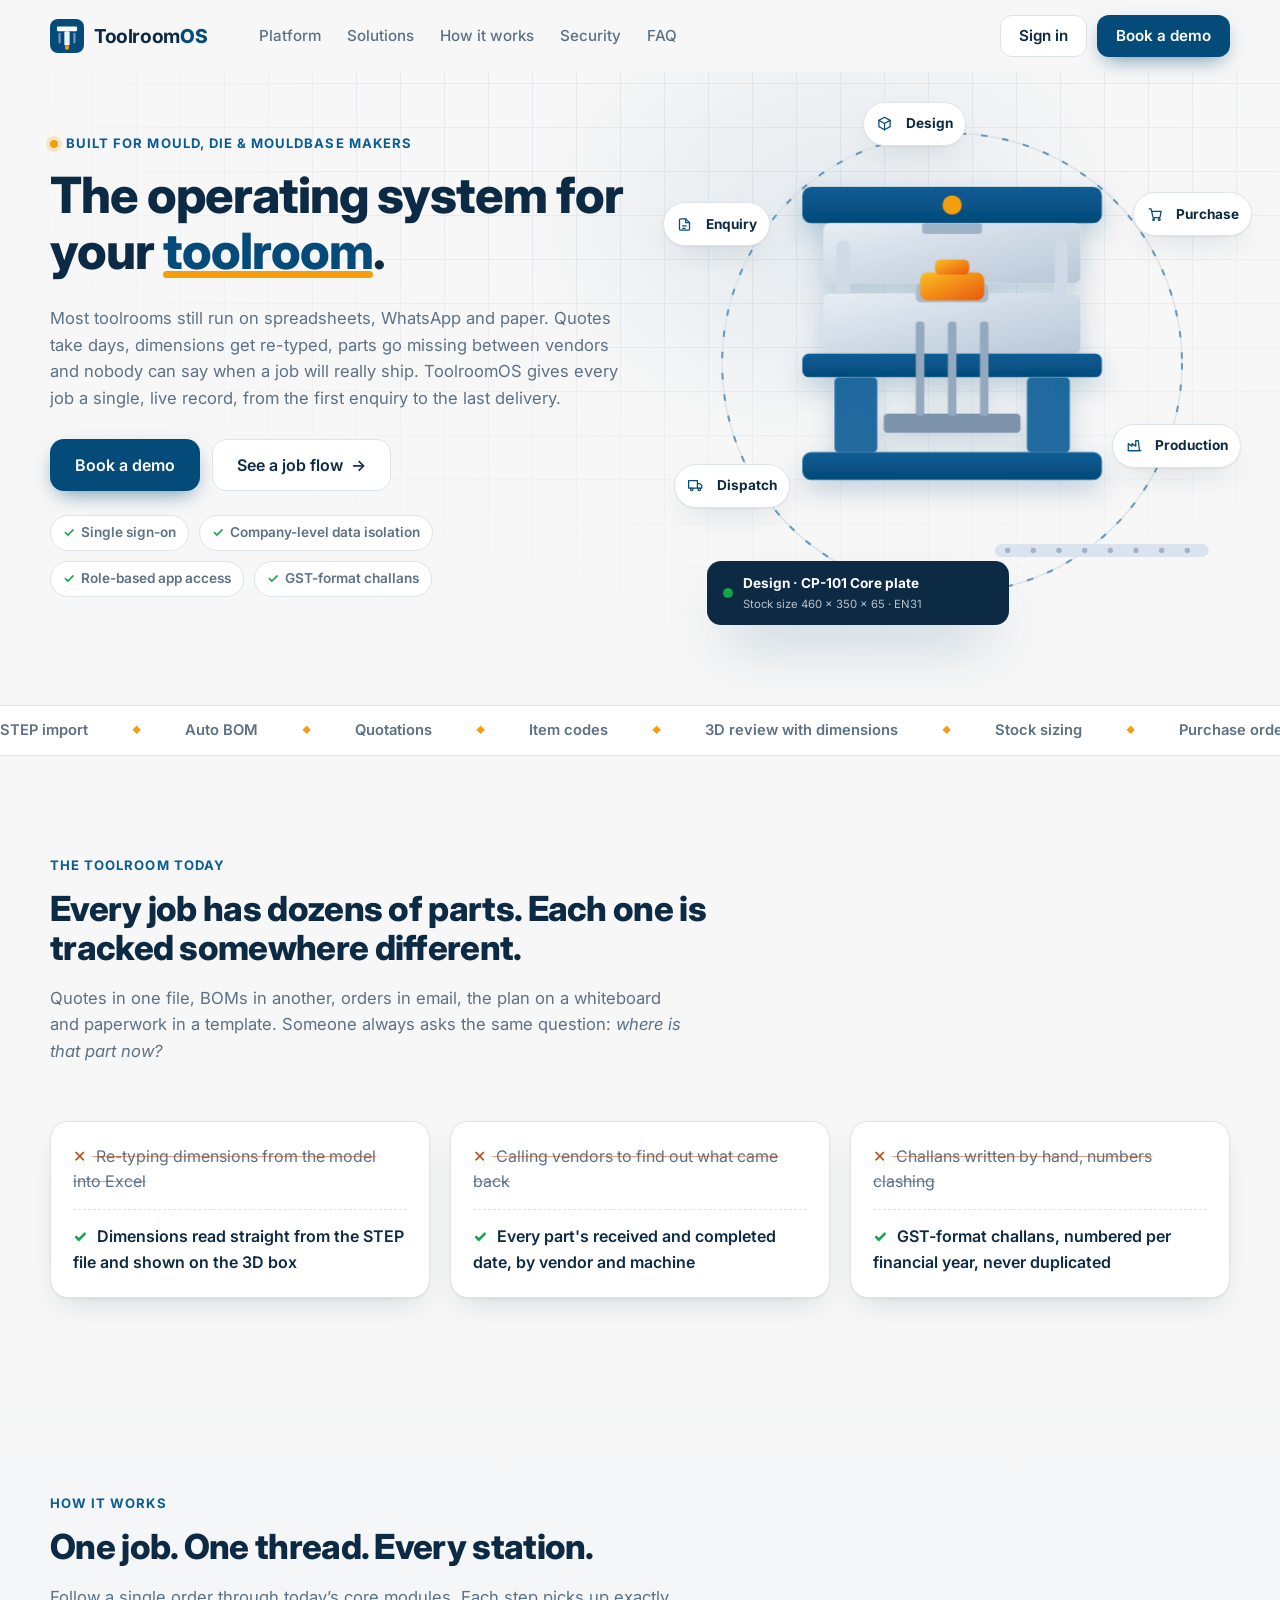
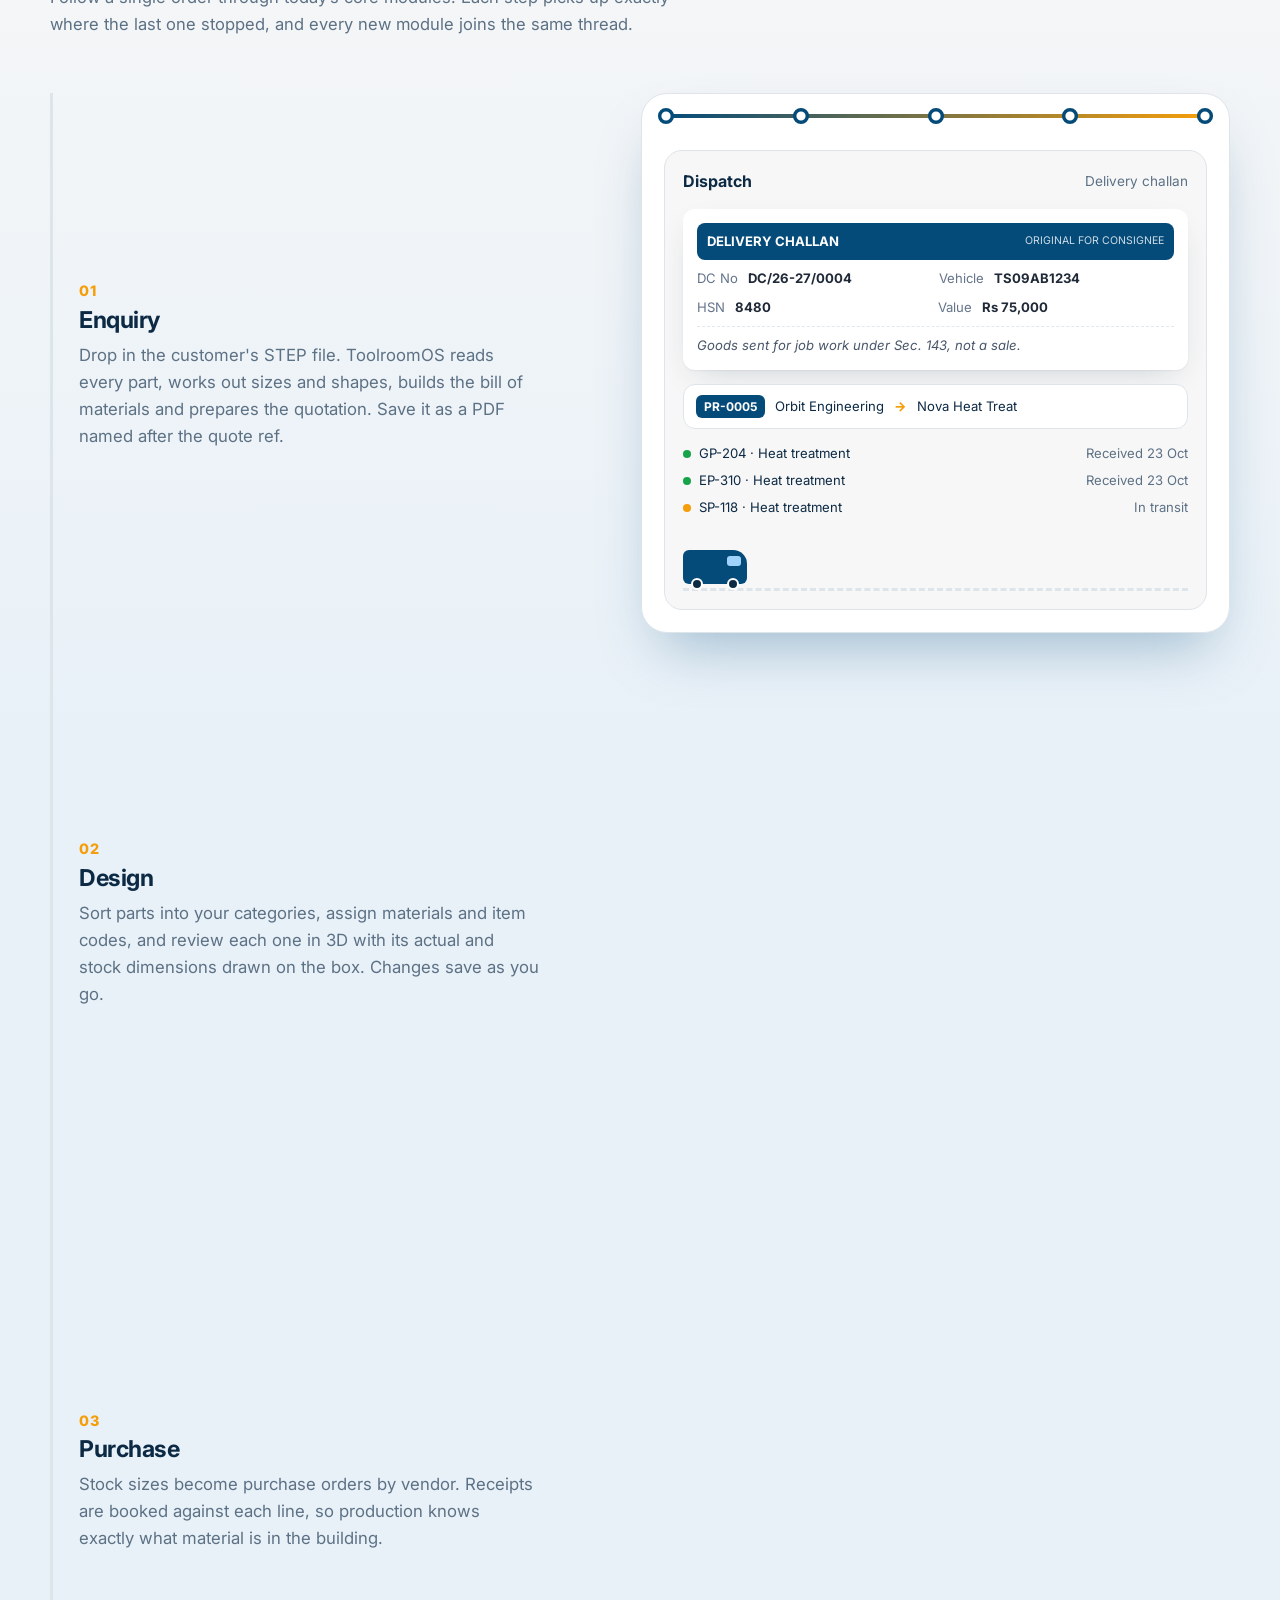
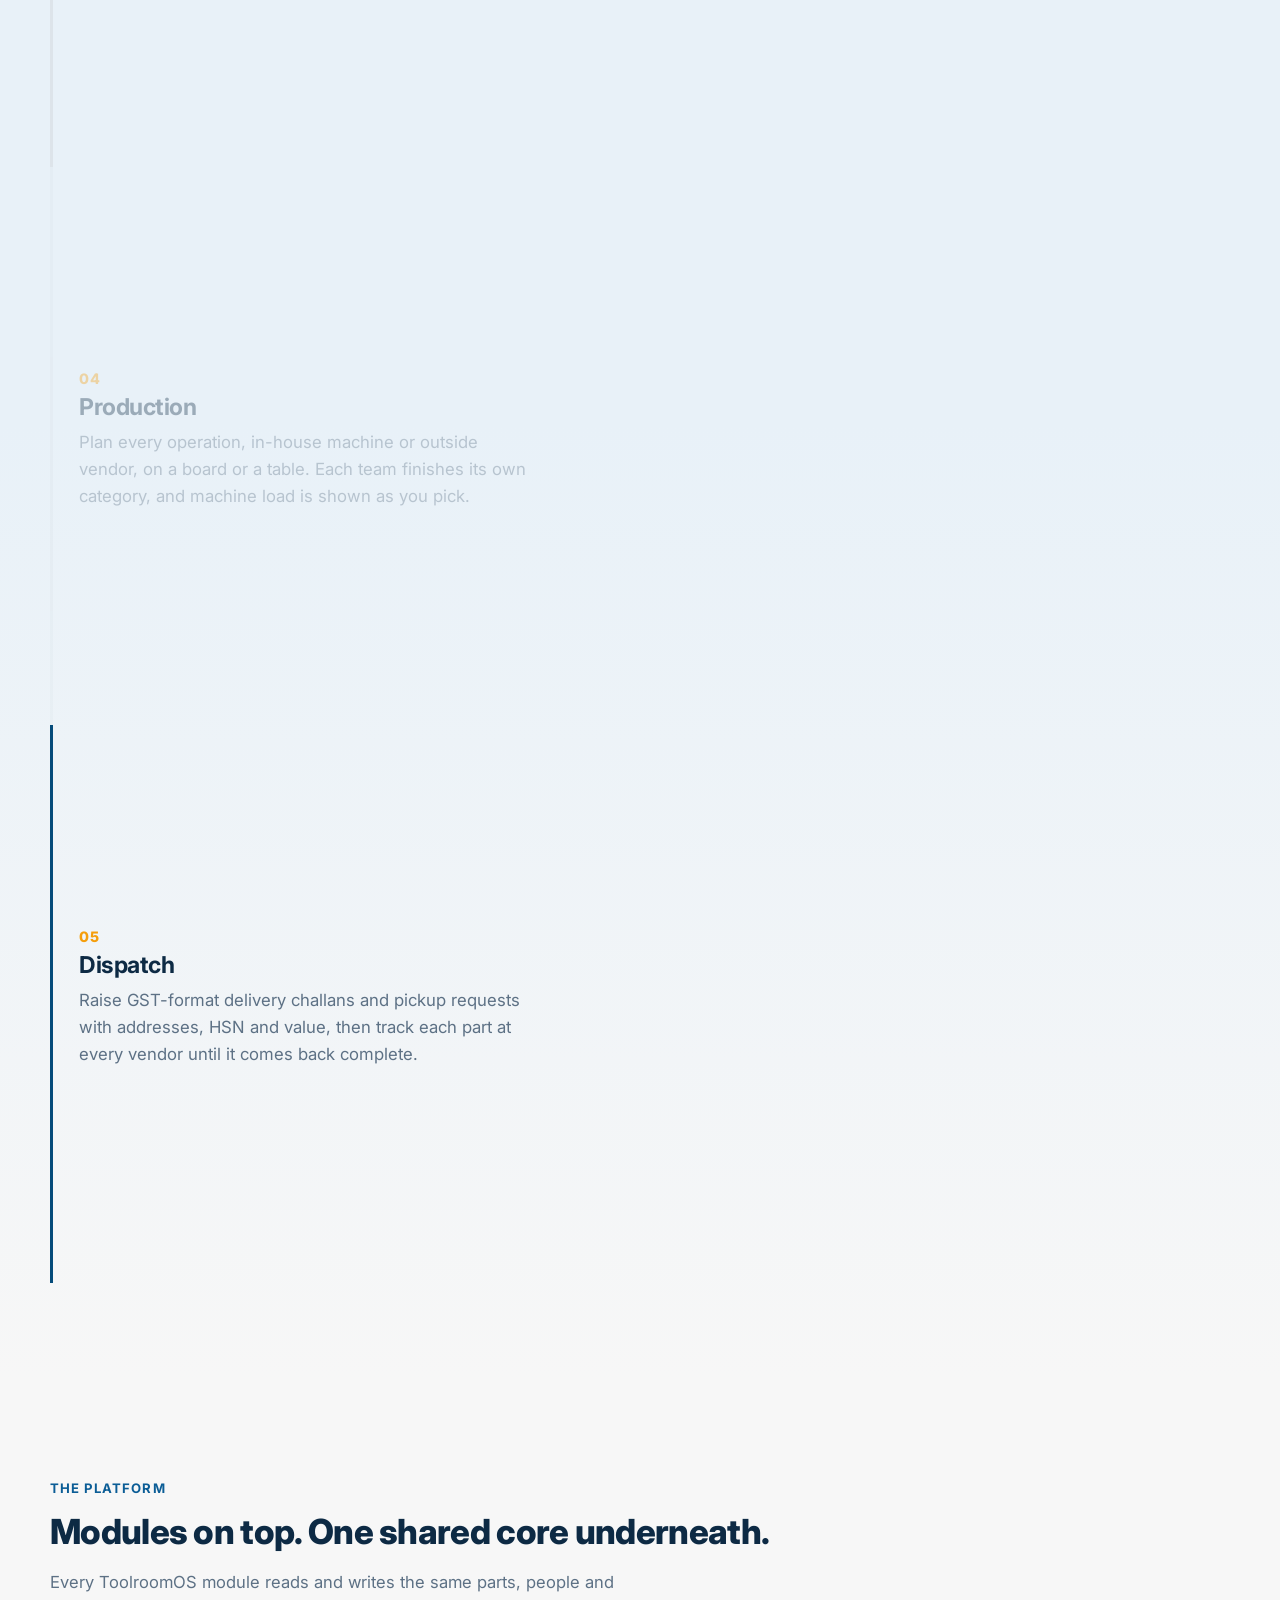
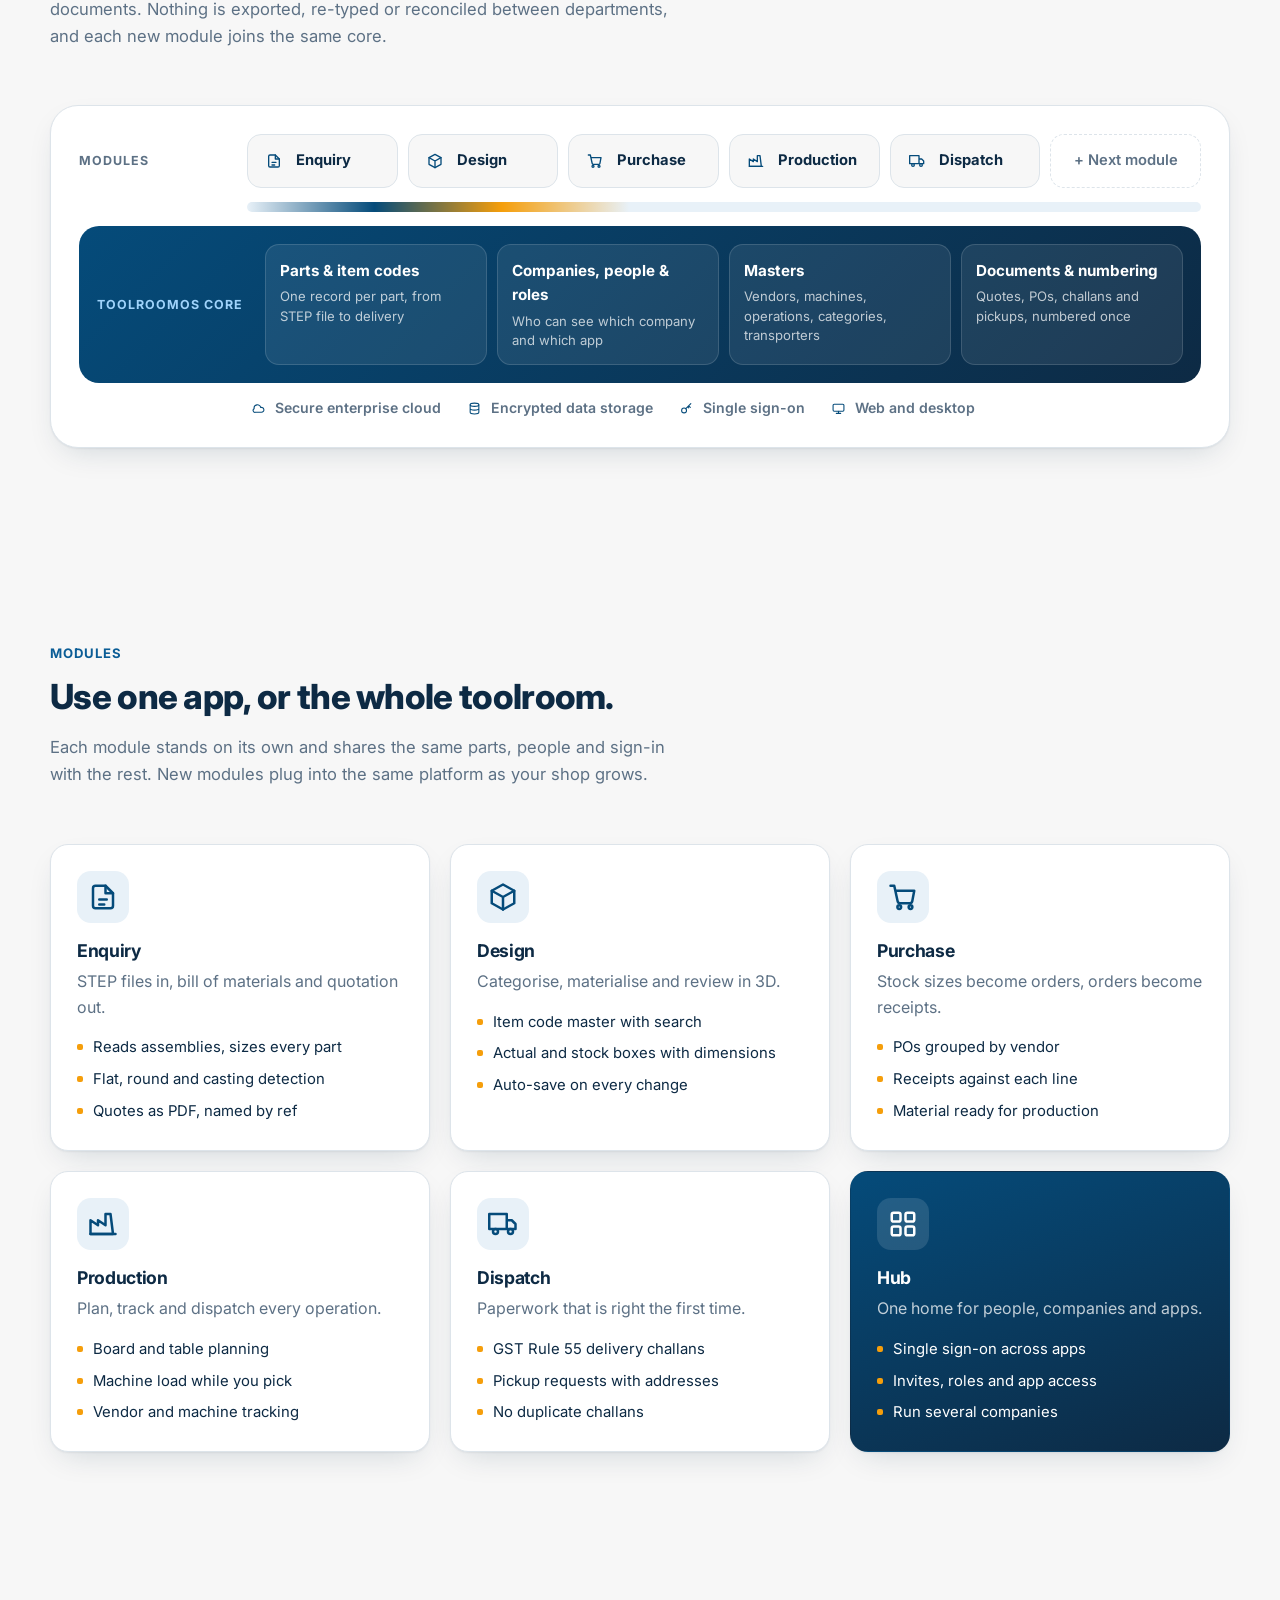
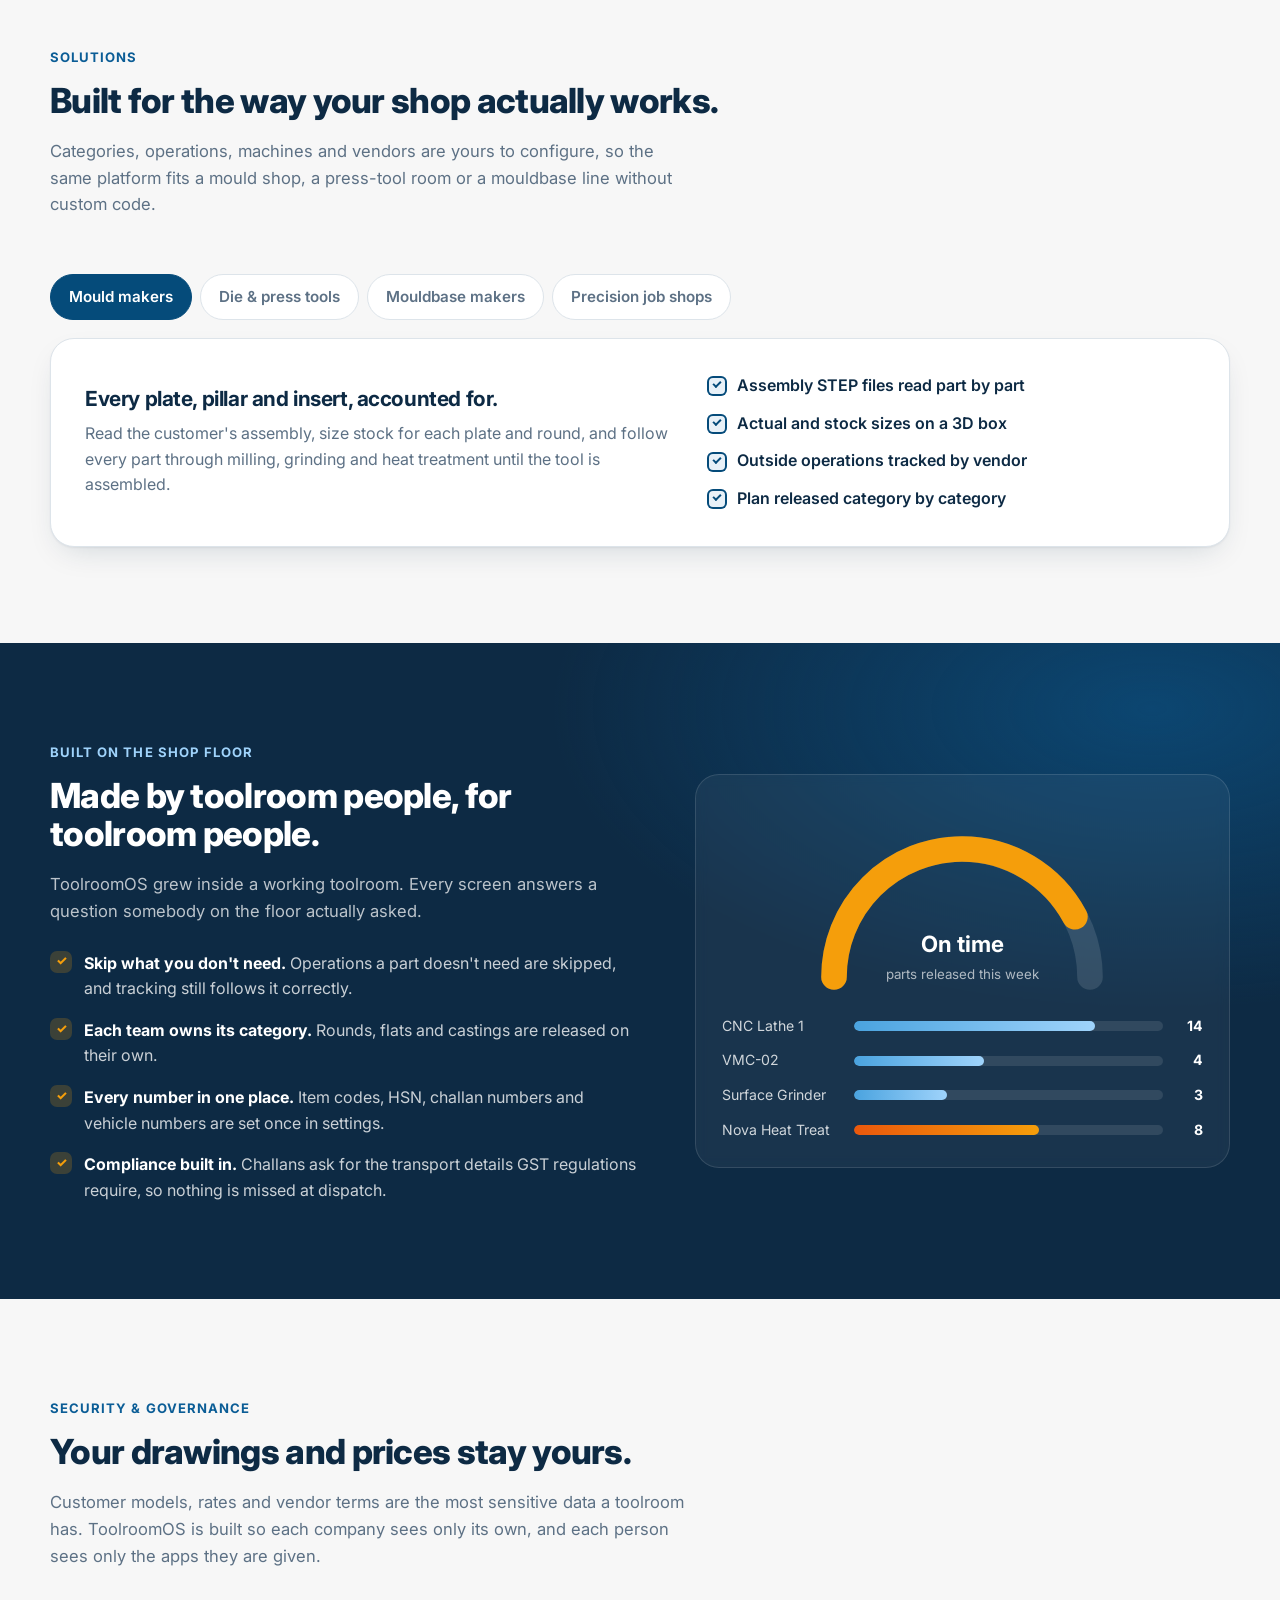
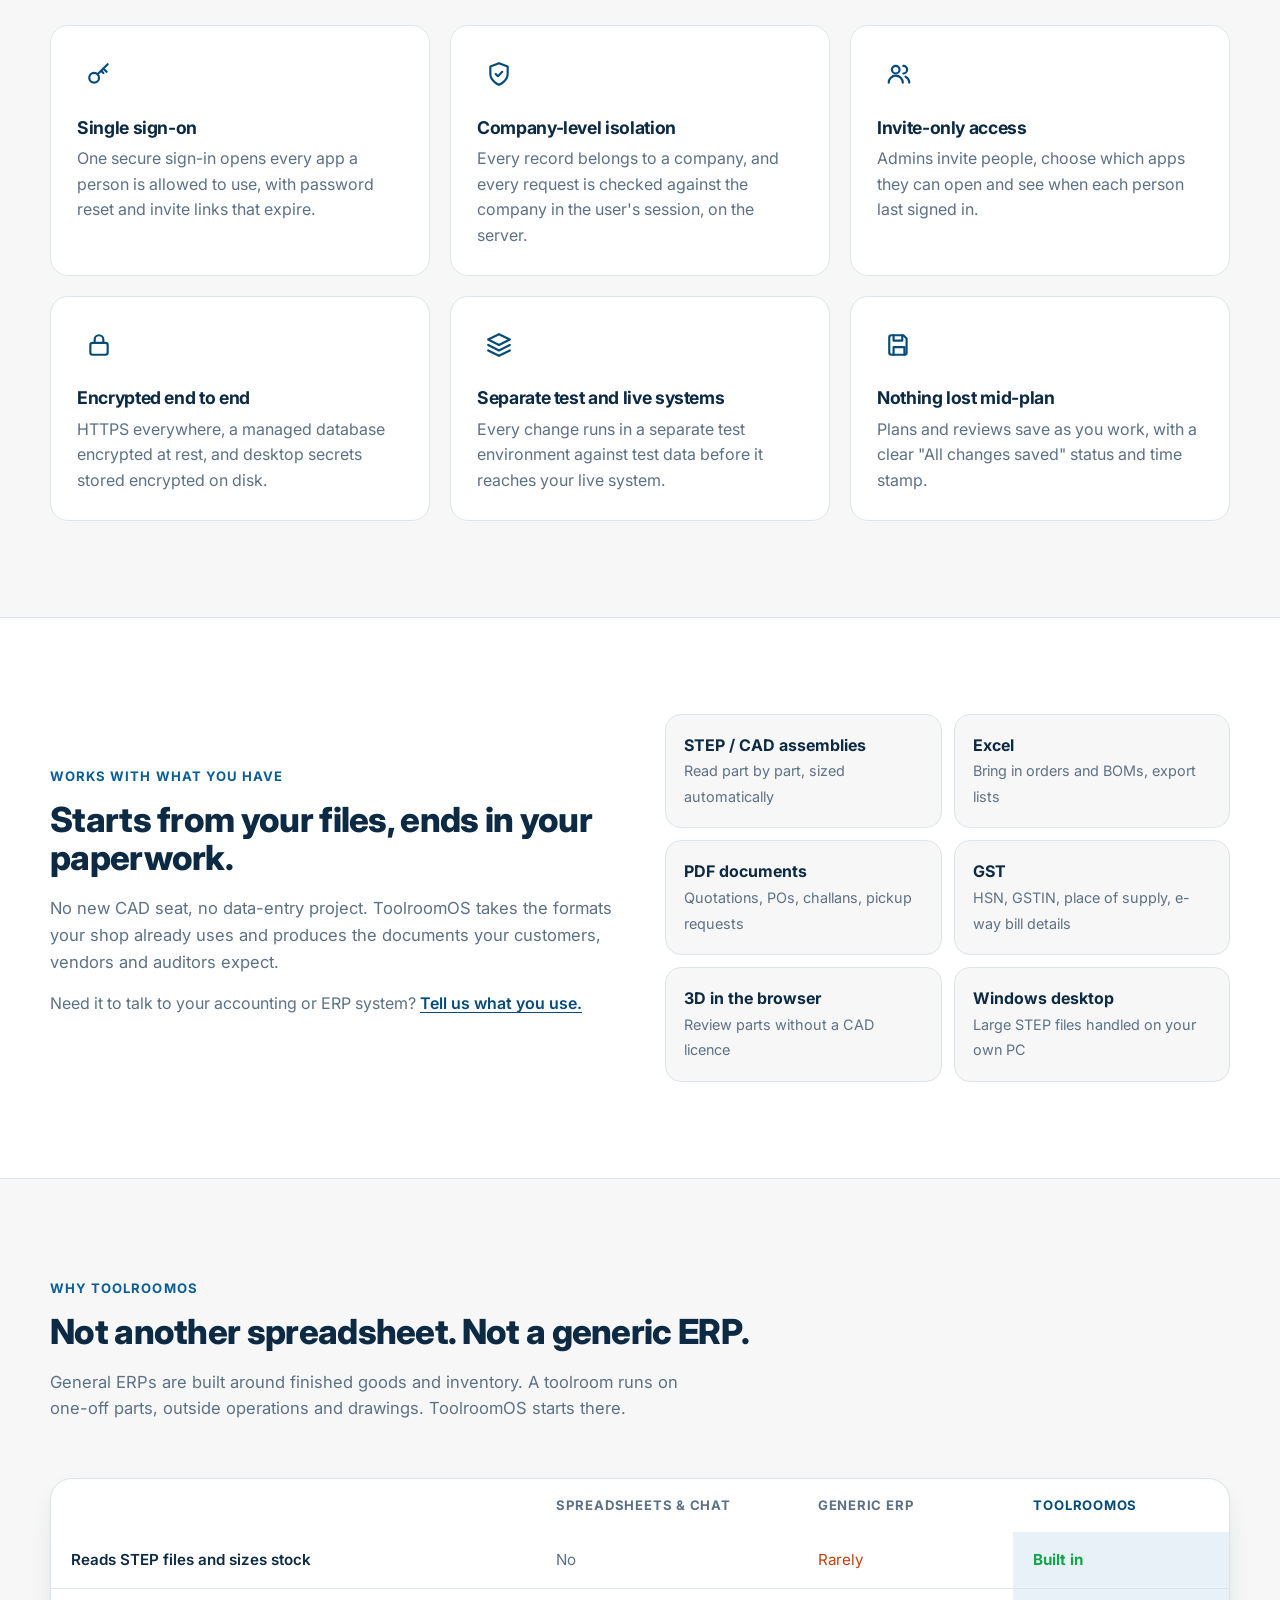
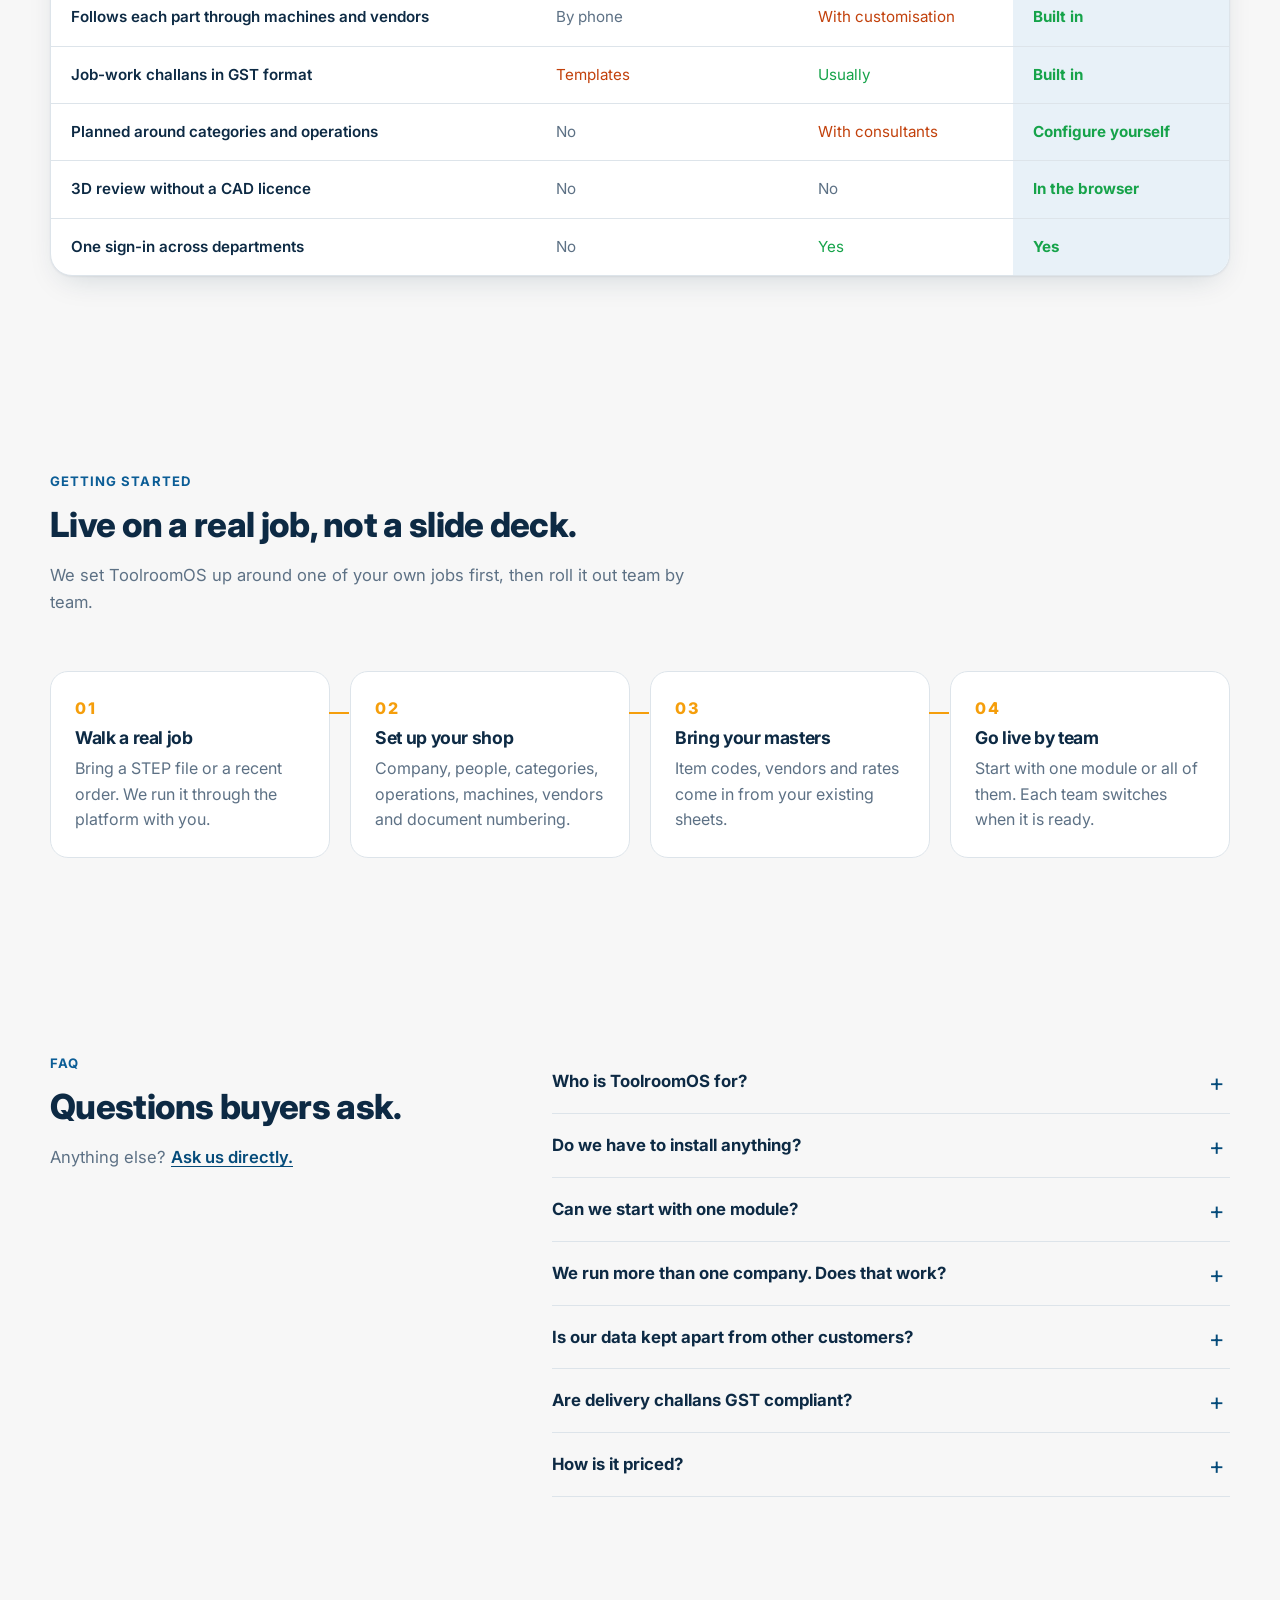
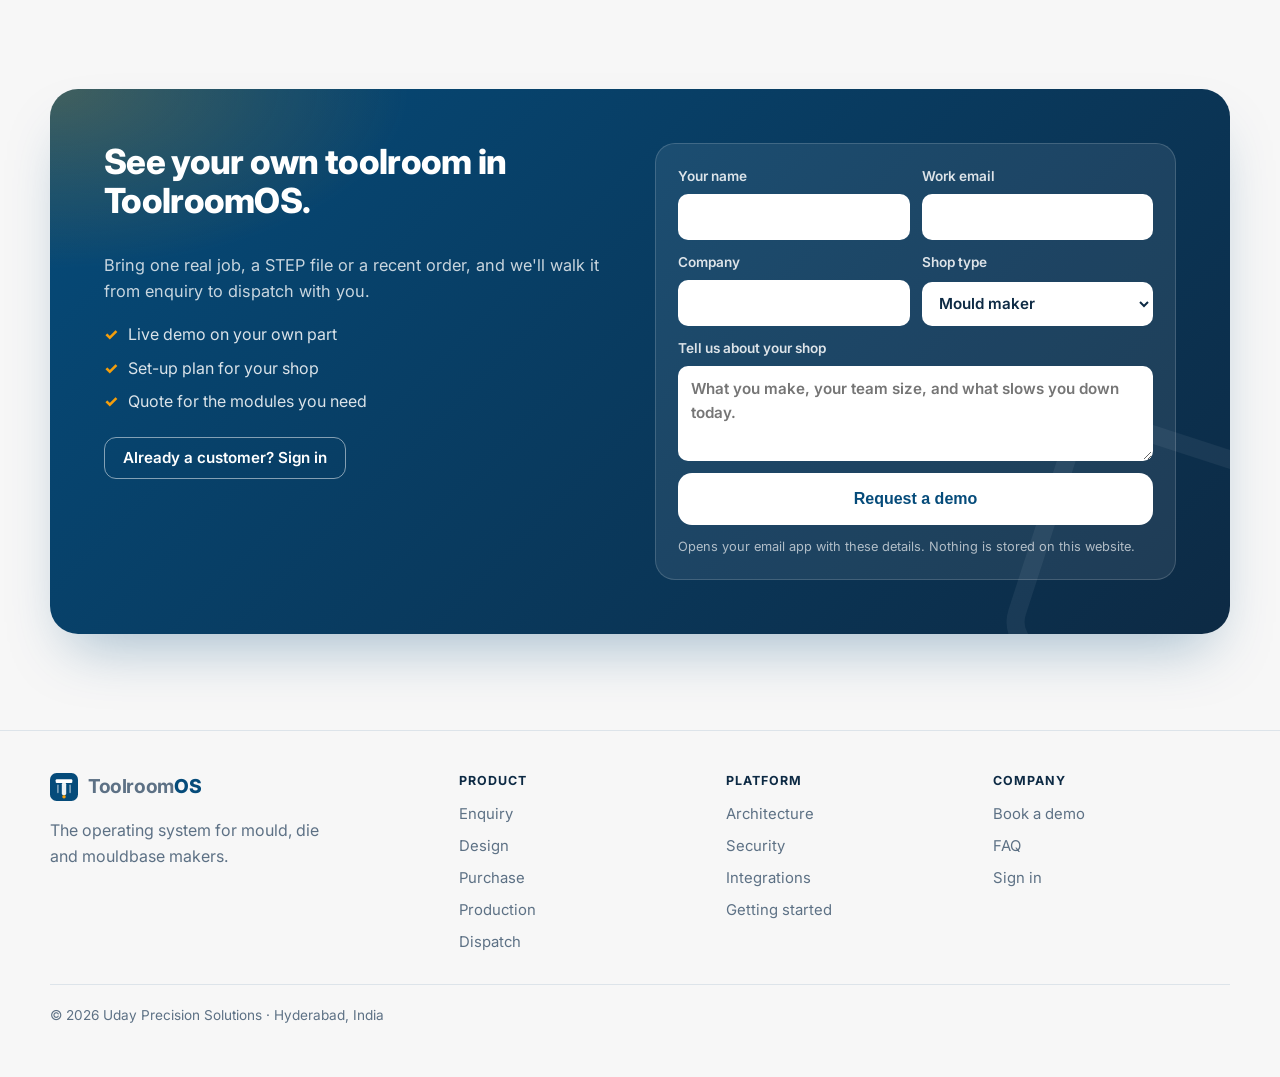
==== index.html @ 6d3cc93b "copy(site): friendlier demo form message prompt Co-Authored-By: Claude Opus 5.5 <noreply@anthropic.c" ====
<!doctype html>
<html lang="en">
<head>
  <meta charset="utf-8" />
  <meta name="viewport" content="width=device-width, initial-scale=1" />
  <title>ToolroomOS: the operating system for your toolroom</title>
  <meta name="description" content="ToolroomOS connects every stage of a toolroom job on one platform, from the first enquiry to the last delivery. One sign-in, one live record per job, and new modules as your shop grows." />
  <meta name="theme-color" content="#054b7a" />
  <link rel="canonical" href="https://toolroomos.com/" />
  <link rel="icon" href="favicon.svg" type="image/svg+xml" />

  <meta property="og:type" content="website" />
  <meta property="og:title" content="ToolroomOS: the operating system for your toolroom" />
  <meta property="og:description" content="Every stage of a toolroom job on one connected platform." />
  <meta property="og:url" content="https://toolroomos.com/" />
  <meta property="og:image" content="https://toolroomos.com/assets/og.svg" />
  <meta name="twitter:card" content="summary_large_image" />

  <link rel="preconnect" href="https://fonts.googleapis.com" />
  <link rel="preconnect" href="https://fonts.gstatic.com" crossorigin />
  <link href="https://fonts.googleapis.com/css2?family=Inter:wght@400;500;600;700;800&display=swap" rel="stylesheet" />
  <link rel="stylesheet" href="assets/styles.css" />
  <script src="assets/main.js" defer></script>
</head>
<body>
  <a class="skip" href="#main">Skip to content</a>

  <!-- ───────────── Header ───────────── -->
  <header class="nav" id="nav">
    <div class="wrap nav__in">
      <a class="brand" href="#top" aria-label="ToolroomOS home">
        <img src="assets/logo.svg" alt="" width="34" height="34" />
        <span>Toolroom<b>OS</b></span>
      </a>
      <nav class="nav__links" id="navLinks" aria-label="Main">
        <a href="#platform">Platform</a>
        <a href="#solutions">Solutions</a>
        <a href="#flow">How it works</a>
        <a href="#security">Security</a>
        <a href="#faq">FAQ</a>
        <a href="#contact" class="btn btn--ghost nav__cta-mobile">Book a demo</a>
      </nav>
      <div class="nav__actions">
        <a class="btn btn--ghost" href="https://home.udayprecisionsolutions.com" data-signin>Sign in</a>
        <a class="btn btn--primary" href="#contact">Book a demo</a>
        <button class="nav__burger" id="burger" aria-label="Open menu" aria-expanded="false" aria-controls="navLinks"><span></span><span></span></button>
      </div>
    </div>
  </header>

  <main id="main">
    <!-- ───────────── Hero ───────────── -->
    <section class="hero" id="top">
      <div class="hero__grid-bg" aria-hidden="true"></div>
      <div class="wrap hero__in">
        <div class="hero__copy reveal">
          <p class="eyebrow"><span class="dot"></span> Built for mould, die &amp; mouldbase makers</p>
          <h1>The operating system for your <span class="ink">toolroom</span>.</h1>
          <p class="lead">Most toolrooms still run on spreadsheets, WhatsApp and paper. Quotes take days, dimensions get re-typed, parts go missing between vendors and nobody can say when a job will really ship. ToolroomOS gives every job a single, live record, from the first enquiry to the last delivery.</p>
          <div class="hero__ctas">
            <a class="btn btn--primary btn--lg" href="#contact">Book a demo</a>
            <a class="btn btn--ghost btn--lg" href="#flow">See a job flow <span aria-hidden="true">→</span></a>
          </div>
          <ul class="hero__chips" aria-label="Highlights">
            <li>Single sign-on</li>
            <li>Company-level data isolation</li>
            <li>Role-based app access</li>
            <li>GST-format challans</li>
          </ul>
        </div>

        <!-- Animated mould: plates open, ejector pins push the part out, the part rides to the next station -->
        <div class="hero__art reveal" aria-hidden="true">
          <svg class="mould" viewBox="0 0 520 470" role="presentation">
            <defs>
              <linearGradient id="gPlate" x1="0" y1="0" x2="0" y2="1">
                <stop offset="0" stop-color="#0b5d96" />
                <stop offset="1" stop-color="#054b7a" />
              </linearGradient>
              <linearGradient id="gSteel" x1="0" y1="0" x2="1" y2="1">
                <stop offset="0" stop-color="#e8eef5" />
                <stop offset="1" stop-color="#b9c8d8" />
              </linearGradient>
              <linearGradient id="gPart" x1="0" y1="0" x2="1" y2="1">
                <stop offset="0" stop-color="#fbbf24" />
                <stop offset="1" stop-color="#ea580c" />
              </linearGradient>
              <filter id="soft" x="-20%" y="-20%" width="140%" height="140%">
                <feDropShadow dx="0" dy="10" stdDeviation="12" flood-color="#054b7a" flood-opacity=".22" />
              </filter>
            </defs>

            <!-- orbit of stations -->
            <g class="orbit">
              <circle cx="260" cy="235" r="215" class="orbit__ring" />
              <circle cx="260" cy="235" r="215" class="orbit__dash" />
            </g>

            <g filter="url(#soft)">
              <!-- fixed half -->
              <g class="m-fixed">
                <rect x="120" y="70" width="280" height="34" rx="8" fill="url(#gPlate)" />
                <rect x="140" y="104" width="240" height="56" rx="6" fill="url(#gSteel)" />
                <rect x="232" y="104" width="56" height="10" rx="3" fill="#9fb3c8" />
                <circle cx="260" cy="87" r="9" fill="#f59e0b" />
              </g>

              <!-- guide pillars (fixed to the moving half) -->
              <g class="m-moving">
                <rect x="152" y="120" width="12" height="150" rx="6" fill="#cfdae6" />
                <rect x="356" y="120" width="12" height="150" rx="6" fill="#cfdae6" />
                <rect x="140" y="170" width="240" height="56" rx="6" fill="url(#gSteel)" />
                <rect x="226" y="160" width="68" height="18" rx="5" fill="#a8bbcf" />
                <rect x="120" y="226" width="280" height="22" rx="6" fill="url(#gPlate)" />
                <rect x="150" y="248" width="40" height="70" rx="4" fill="#0b5d96" opacity=".9" />
                <rect x="330" y="248" width="40" height="70" rx="4" fill="#0b5d96" opacity=".9" />
                <!-- ejector plate + pins -->
                <g class="m-ejector">
                  <rect x="196" y="282" width="128" height="18" rx="4" fill="#7c93ab" />
                  <rect x="226" y="196" width="8" height="88" rx="3" fill="#94a9be" />
                  <rect x="256" y="196" width="8" height="88" rx="3" fill="#94a9be" />
                  <rect x="286" y="196" width="8" height="88" rx="3" fill="#94a9be" />
                </g>
                <rect x="120" y="318" width="280" height="26" rx="8" fill="url(#gPlate)" />
              </g>

              <!-- the part -->
              <g class="m-part">
                <rect x="230" y="150" width="60" height="26" rx="7" fill="url(#gPart)" />
                <rect x="244" y="138" width="32" height="14" rx="5" fill="url(#gPart)" />
              </g>
            </g>

            <!-- conveyor -->
            <g class="conveyor">
              <rect x="300" y="404" width="200" height="12" rx="6" fill="#dbe4ee" />
              <g class="conveyor__dots">
                <circle cx="312" cy="410" r="2.5" /><circle cx="336" cy="410" r="2.5" /><circle cx="360" cy="410" r="2.5" />
                <circle cx="384" cy="410" r="2.5" /><circle cx="408" cy="410" r="2.5" /><circle cx="432" cy="410" r="2.5" />
                <circle cx="456" cy="410" r="2.5" /><circle cx="480" cy="410" r="2.5" />
              </g>
            </g>
          </svg>

          <!-- station badges riding the orbit -->
          <div class="badges">
            <span class="badge b1"><i class="ic ic--enquiry"></i>Enquiry</span>
            <span class="badge b2"><i class="ic ic--design"></i>Design</span>
            <span class="badge b3"><i class="ic ic--purchase"></i>Purchase</span>
            <span class="badge b4"><i class="ic ic--production"></i>Production</span>
            <span class="badge b5"><i class="ic ic--dispatch"></i>Dispatch</span>
          </div>
          <div class="hero__tag">
            <span class="pulse"></span>
            <div class="hero__tag-text" id="heroTag"><b>Enquiry · ENQ-1042</b><small>41 parts read from assembly.step</small></div>
          </div>
        </div>
      </div>
    </section>

    <!-- ───────────── Ticker ───────────── -->
    <section class="ticker" aria-label="What ToolroomOS handles">
      <div class="ticker__track">
        <span>STEP import</span><span>Auto BOM</span><span>Quotations</span><span>Item codes</span><span>3D review with dimensions</span>
        <span>Stock sizing</span><span>Purchase orders</span><span>Receipts</span><span>Category planning</span><span>Machine load</span>
        <span>Outsourcing</span><span>Pickup requests</span><span>GST delivery challans</span><span>Vendor tracking</span><span>Single sign-on</span>
        <span aria-hidden="true">STEP import</span><span aria-hidden="true">Auto BOM</span><span aria-hidden="true">Quotations</span><span aria-hidden="true">Item codes</span><span aria-hidden="true">3D review with dimensions</span>
        <span aria-hidden="true">Stock sizing</span><span aria-hidden="true">Purchase orders</span><span aria-hidden="true">Receipts</span><span aria-hidden="true">Category planning</span><span aria-hidden="true">Machine load</span>
        <span aria-hidden="true">Outsourcing</span><span aria-hidden="true">Pickup requests</span><span aria-hidden="true">GST delivery challans</span><span aria-hidden="true">Vendor tracking</span><span aria-hidden="true">Single sign-on</span>
      </div>
    </section>

    <!-- ───────────── Problem ───────────── -->
    <section class="section problem" id="why">
      <div class="wrap">
        <div class="section__head reveal">
          <p class="eyebrow">The toolroom today</p>
          <h2>Every job has dozens of parts. Each one is tracked somewhere different.</h2>
          <p class="lead">Quotes in one file, BOMs in another, orders in email, the plan on a whiteboard and paperwork in a template. Someone always asks the same question: <em>where is that part now?</em></p>
        </div>
        <div class="problem__grid">
          <article class="pcard reveal">
            <div class="pcard__before"><span class="x">✕</span> Re-typing dimensions from the model into Excel</div>
            <div class="pcard__after"><span class="ok">✓</span> Dimensions read straight from the STEP file and shown on the 3D box</div>
          </article>
          <article class="pcard reveal">
            <div class="pcard__before"><span class="x">✕</span> Calling vendors to find out what came back</div>
            <div class="pcard__after"><span class="ok">✓</span> Every part's received and completed date, by vendor and machine</div>
          </article>
          <article class="pcard reveal">
            <div class="pcard__before"><span class="x">✕</span> Challans written by hand, numbers clashing</div>
            <div class="pcard__after"><span class="ok">✓</span> GST-format challans, numbered per financial year, never duplicated</div>
          </article>
        </div>
      </div>
    </section>

    <!-- ───────────── Flow (sticky story) ───────────── -->
    <section class="section flow" id="flow">
      <div class="wrap">
        <div class="section__head reveal">
          <p class="eyebrow">How it works</p>
          <h2>One job. One thread. Every station.</h2>
          <p class="lead">Follow a single order through today’s core modules. Each step picks up exactly where the last one stopped, and every new module joins the same thread.</p>
        </div>

        <div class="flow__grid">
          <ol class="flow__steps">
            <li class="step" data-step="0">
              <span class="step__no">01</span>
              <h3>Enquiry</h3>
              <p>Drop in the customer's STEP file. ToolroomOS reads every part, works out sizes and shapes, builds the bill of materials and prepares the quotation. Save it as a PDF named after the quote ref.</p>
            </li>
            <li class="step" data-step="1">
              <span class="step__no">02</span>
              <h3>Design</h3>
              <p>Sort parts into your categories, assign materials and item codes, and review each one in 3D with its actual and stock dimensions drawn on the box. Changes save as you go.</p>
            </li>
            <li class="step" data-step="2">
              <span class="step__no">03</span>
              <h3>Purchase</h3>
              <p>Stock sizes become purchase orders by vendor. Receipts are booked against each line, so production knows exactly what material is in the building.</p>
            </li>
            <li class="step" data-step="3">
              <span class="step__no">04</span>
              <h3>Production</h3>
              <p>Plan every operation, in-house machine or outside vendor, on a board or a table. Each team finishes its own category, and machine load is shown as you pick.</p>
            </li>
            <li class="step" data-step="4">
              <span class="step__no">05</span>
              <h3>Dispatch</h3>
              <p>Raise GST-format delivery challans and pickup requests with addresses, HSN and value, then track each part at every vendor until it comes back complete.</p>
            </li>
          </ol>

          <div class="flow__stage" aria-hidden="true">
            <div class="stage">
              <div class="stage__rail"><span class="stage__fill"></span>
                <i style="--i:0"></i><i style="--i:1"></i><i style="--i:2"></i><i style="--i:3"></i><i style="--i:4"></i>
              </div>

              <!-- 01 Enquiry -->
              <div class="screen s0">
                <div class="screen__bar"><b>Enquiry</b><span>New enquiry · ENQ-1042</span></div>
                <div class="drop"><div class="drop__file">assembly.step</div><div class="drop__label">Reading 41 parts…</div><div class="drop__bar"><span></span></div></div>
                <table class="mini">
                  <tr><th>Part</th><th>Shape</th><th>Size (mm)</th></tr>
                  <tr class="r"><td>Core plate</td><td>Flat</td><td>450 × 340 × 60</td></tr>
                  <tr class="r"><td>Guide pillar</td><td>Round</td><td>Ø 32 × 180</td></tr>
                  <tr class="r"><td>Pressure pad</td><td>Flat</td><td>220 × 90 × 40</td></tr>
                </table>
                <div class="quote"><span>Quotation QT/26-27/118</span><b>Ready</b></div>
              </div>

              <!-- 02 Design -->
              <div class="screen s1">
                <div class="screen__bar"><b>Design</b><span>Review · Core plate</span></div>
                <div class="cube-wrap">
                  <div class="cube">
                    <div class="f f1"></div><div class="f f2"></div><div class="f f3"></div>
                    <div class="f f4"></div><div class="f f5"></div><div class="f f6"></div>
                  </div>
                  <span class="dim d1">450</span><span class="dim d2">340</span><span class="dim d3">205</span>
                  <span class="dim p1">460</span><span class="dim p2">350</span>
                </div>
                <div class="fields">
                  <div><small>Item code</small><b>CP-101</b></div>
                  <div><small>Material</small><b>EN31</b></div>
                  <div class="saved">All changes saved</div>
                </div>
              </div>

              <!-- 03 Purchase -->
              <div class="screen s2">
                <div class="screen__bar"><b>Purchase</b><span>PO-2207 · Apex Steels</span></div>
                <ul class="po">
                  <li><span class="tick"></span>Flats · EN31 · 460 × 350 × 65</li>
                  <li><span class="tick"></span>Rounds · EN8 · Ø 40 × 190</li>
                  <li><span class="tick"></span>Flats · P20 · 230 × 100 × 45</li>
                  <li><span class="tick"></span>Rounds · EN353 · Ø 25 × 120</li>
                </ul>
                <div class="po__foot"><span>Received</span><div class="meter"><span></span></div></div>
              </div>

              <!-- 04 Production -->
              <div class="screen s3">
                <div class="screen__bar"><b>Production</b><span>Plan · Rounds</span></div>
                <div class="kanban">
                  <div class="col"><small>To assign</small><div class="card k1">GP-204</div><div class="card k2">EP-310</div><div class="card card--idle">SP-118</div><div class="card card--idle">CV-102</div></div>
                  <div class="col"><small>Turning</small><div class="slot"></div><div class="pill">CNC Lathe 1 · 14 queued</div></div>
                  <div class="col"><small>Heat treat</small><div class="slot"></div><div class="pill pill--v">Nova Heat Treat · vendor</div></div>
                </div>
                <div class="screen__foot"><span class="ok-dot"></span>All changes saved<b class="cta">Complete Rounds</b></div>
              </div>

              <!-- 05 Dispatch -->
              <div class="screen s4">
                <div class="screen__bar"><b>Dispatch</b><span>Delivery challan</span></div>
                <div class="dc">
                  <div class="dc__head"><b>DELIVERY CHALLAN</b><small>ORIGINAL FOR CONSIGNEE</small></div>
                  <div class="dc__row"><span>DC No</span><b>DC/26-27/0004</b><span>Vehicle</span><b>TS09AB1234</b></div>
                  <div class="dc__row"><span>HSN</span><b>8480</b><span>Value</span><b>Rs 75,000</b></div>
                  <div class="dc__note">Goods sent for job work under Sec. 143, not a sale.</div>
                </div>
                <div class="pr"><b>PR-0005</b><span>Orbit Engineering</span><i>→</i><span>Nova Heat Treat</span></div>
                <ul class="track">
                  <li><i></i>GP-204 · Heat treatment<em>Received 23 Oct</em></li>
                  <li><i></i>EP-310 · Heat treatment<em>Received 23 Oct</em></li>
                  <li><i class="wait"></i>SP-118 · Heat treatment<em>In transit</em></li>
                </ul>
                <div class="road"><div class="truck"><span></span></div></div>
              </div>
            </div>
          </div>
        </div>
      </div>
    </section>

    <!-- ───────────── Platform ───────────── -->
    <section class="section platform" id="platform">
      <div class="wrap">
        <div class="section__head reveal">
          <p class="eyebrow">The platform</p>
          <h2>Modules on top. One shared core underneath.</h2>
          <p class="lead">Every ToolroomOS module reads and writes the same parts, people and documents. Nothing is exported, re-typed or reconciled between departments, and each new module joins the same core.</p>
        </div>

        <div class="arch reveal" role="img" aria-label="ToolroomOS architecture: modules sit on a shared core of parts, people, documents and settings, running in the cloud with a Windows desktop app.">
          <div class="arch__layer">
            <span class="arch__label">Modules</span>
            <div class="arch__apps">
              <div class="app"><i class="ic ic--enquiry"></i>Enquiry</div>
              <div class="app"><i class="ic ic--design"></i>Design</div>
              <div class="app"><i class="ic ic--purchase"></i>Purchase</div>
              <div class="app"><i class="ic ic--production"></i>Production</div>
              <div class="app"><i class="ic ic--dispatch"></i>Dispatch</div>
              <div class="app app--next">+ Next module</div>
            </div>
          </div>
          <div class="arch__bus" aria-hidden="true"><span></span></div>
          <div class="arch__layer arch__layer--core">
            <span class="arch__label">ToolroomOS core</span>
            <div class="arch__core">
              <div class="core"><b>Parts &amp; item codes</b><small>One record per part, from STEP file to delivery</small></div>
              <div class="core"><b>Companies, people &amp; roles</b><small>Who can see which company and which app</small></div>
              <div class="core"><b>Masters</b><small>Vendors, machines, operations, categories, transporters</small></div>
              <div class="core"><b>Documents &amp; numbering</b><small>Quotes, POs, challans and pickups, numbered once</small></div>
            </div>
          </div>
          <div class="arch__base">
            <span><i class="ic ic--cloud"></i>Secure enterprise cloud</span>
            <span><i class="ic ic--db"></i>Encrypted data storage</span>
            <span><i class="ic ic--key"></i>Single sign-on</span>
            <span><i class="ic ic--desktop"></i>Web and desktop</span>
          </div>
        </div>
      </div>
    </section>

    <!-- ───────────── Modules ───────────── -->
    <section class="section modules" id="modules">
      <div class="wrap">
        <div class="section__head reveal">
          <p class="eyebrow">Modules</p>
          <h2>Use one app, or the whole toolroom.</h2>
          <p class="lead">Each module stands on its own and shares the same parts, people and sign-in with the rest. New modules plug into the same platform as your shop grows.</p>
        </div>
        <div class="mgrid">
          <article class="mcard reveal" style="--d:0">
            <div class="mcard__ic"><i class="ic ic--enquiry"></i></div>
            <h3>Enquiry</h3>
            <p>STEP files in, bill of materials and quotation out.</p>
            <ul><li>Reads assemblies, sizes every part</li><li>Flat, round and casting detection</li><li>Quotes as PDF, named by ref</li></ul>
          </article>
          <article class="mcard reveal" style="--d:1">
            <div class="mcard__ic"><i class="ic ic--design"></i></div>
            <h3>Design</h3>
            <p>Categorise, materialise and review in 3D.</p>
            <ul><li>Item code master with search</li><li>Actual and stock boxes with dimensions</li><li>Auto-save on every change</li></ul>
          </article>
          <article class="mcard reveal" style="--d:2">
            <div class="mcard__ic"><i class="ic ic--purchase"></i></div>
            <h3>Purchase</h3>
            <p>Stock sizes become orders, orders become receipts.</p>
            <ul><li>POs grouped by vendor</li><li>Receipts against each line</li><li>Material ready for production</li></ul>
          </article>
          <article class="mcard reveal" style="--d:3">
            <div class="mcard__ic"><i class="ic ic--production"></i></div>
            <h3>Production</h3>
            <p>Plan, track and dispatch every operation.</p>
            <ul><li>Board and table planning</li><li>Machine load while you pick</li><li>Vendor and machine tracking</li></ul>
          </article>
          <article class="mcard reveal" style="--d:4">
            <div class="mcard__ic"><i class="ic ic--dispatch"></i></div>
            <h3>Dispatch</h3>
            <p>Paperwork that is right the first time.</p>
            <ul><li>GST Rule 55 delivery challans</li><li>Pickup requests with addresses</li><li>No duplicate challans</li></ul>
          </article>
          <article class="mcard mcard--hub reveal" style="--d:5">
            <div class="mcard__ic"><i class="ic ic--hub"></i></div>
            <h3>Hub</h3>
            <p>One home for people, companies and apps.</p>
            <ul><li>Single sign-on across apps</li><li>Invites, roles and app access</li><li>Run several companies</li></ul>
          </article>
        </div>
      </div>
    </section>

    <!-- ───────────── Solutions ───────────── -->
    <section class="section solutions" id="solutions">
      <div class="wrap">
        <div class="section__head reveal">
          <p class="eyebrow">Solutions</p>
          <h2>Built for the way your shop actually works.</h2>
          <p class="lead">Categories, operations, machines and vendors are yours to configure, so the same platform fits a mould shop, a press-tool room or a mouldbase line without custom code.</p>
        </div>
        <div class="tabs reveal" data-tabs>
          <div class="tabs__list" role="tablist" aria-label="Shop types">
            <button role="tab" id="t-mould" aria-controls="p-mould" aria-selected="true">Mould makers</button>
            <button role="tab" id="t-die" aria-controls="p-die" aria-selected="false" tabindex="-1">Die &amp; press tools</button>
            <button role="tab" id="t-base" aria-controls="p-base" aria-selected="false" tabindex="-1">Mouldbase makers</button>
            <button role="tab" id="t-job" aria-controls="p-job" aria-selected="false" tabindex="-1">Precision job shops</button>
          </div>
          <div class="tabs__panel" role="tabpanel" id="p-mould" aria-labelledby="t-mould">
            <div><h3>Every plate, pillar and insert, accounted for.</h3><p>Read the customer's assembly, size stock for each plate and round, and follow every part through milling, grinding and heat treatment until the tool is assembled.</p></div>
            <ul class="ticks"><li>Assembly STEP files read part by part</li><li>Actual and stock sizes on a 3D box</li><li>Outside operations tracked by vendor</li><li>Plan released category by category</li></ul>
          </div>
          <div class="tabs__panel" role="tabpanel" id="p-die" aria-labelledby="t-die" hidden>
            <div><h3>Punches, plates and strippers through every outside step.</h3><p>Press tools lean on heat treatment, wire cut and grinding vendors. Raise GST-format challans per vendor and see what is out, where, and since when.</p></div>
            <ul class="ticks"><li>Job-work challans with HSN and value</li><li>E-way bill details checked as regulations require</li><li>One challan per part until it comes back</li><li>Received and completed dates per stage</li></ul>
          </div>
          <div class="tabs__panel" role="tabpanel" id="p-base" aria-labelledby="t-base" hidden>
            <div><h3>Standard plate sets, quoted and bought in minutes.</h3><p>Repeat sizes and materials are where mouldbase makers win or lose margin. Keep one item-code master and turn stock sizes straight into vendor purchase orders.</p></div>
            <ul class="ticks"><li>Item-code master with instant search</li><li>Quotes from STEP, saved as PDF</li><li>POs grouped by vendor and material</li><li>Custom weights where the vendor bills differently</li></ul>
          </div>
          <div class="tabs__panel" role="tabpanel" id="p-job" aria-labelledby="t-job" hidden>
            <div><h3>Mixed jobs, one view of the floor.</h3><p>When every order is different, the plan is the product. Assign each operation to a machine or vendor and see the load building up as you go.</p></div>
            <ul class="ticks"><li>Board and table planning views</li><li>Machine load while you assign</li><li>Each team completes its own category</li><li>Everything saves as you work</li></ul>
          </div>
        </div>
      </div>
    </section>

    <!-- ───────────── Shop floor highlights ───────────── -->
    <section class="section floor" id="shopfloor">
      <div class="wrap floor__in">
        <div class="floor__copy reveal">
          <p class="eyebrow eyebrow--light">Built on the shop floor</p>
          <h2>Made by toolroom people, for toolroom people.</h2>
          <p class="lead">ToolroomOS grew inside a working toolroom. Every screen answers a question somebody on the floor actually asked.</p>
          <ul class="checks">
            <li><b>Skip what you don't need.</b> Operations a part doesn't need are skipped, and tracking still follows it correctly.</li>
            <li><b>Each team owns its category.</b> Rounds, flats and castings are released on their own.</li>
            <li><b>Every number in one place.</b> Item codes, HSN, challan numbers and vehicle numbers are set once in settings.</li>
            <li><b>Compliance built in.</b> Challans ask for the transport details GST regulations require, so nothing is missed at dispatch.</li>
          </ul>
        </div>
        <div class="floor__art reveal" aria-hidden="true">
          <div class="gauge">
            <svg viewBox="0 0 200 120">
              <path d="M20 110 A80 80 0 0 1 180 110" class="gauge__track" />
              <path d="M20 110 A80 80 0 0 1 180 110" class="gauge__val" />
            </svg>
            <div class="gauge__label"><b>On time</b><small>parts released this week</small></div>
          </div>
          <div class="stack">
            <div class="srow"><span>CNC Lathe 1</span><div class="bar"><i style="--w:78%"></i></div><em>14</em></div>
            <div class="srow"><span>VMC-02</span><div class="bar"><i style="--w:42%"></i></div><em>4</em></div>
            <div class="srow"><span>Surface Grinder</span><div class="bar"><i style="--w:30%"></i></div><em>3</em></div>
            <div class="srow"><span>Nova Heat Treat</span><div class="bar bar--v"><i style="--w:60%"></i></div><em>8</em></div>
          </div>
        </div>
      </div>
    </section>

    <!-- ───────────── Security & governance ───────────── -->
    <section class="section security" id="security">
      <div class="wrap">
        <div class="section__head reveal">
          <p class="eyebrow">Security &amp; governance</p>
          <h2>Your drawings and prices stay yours.</h2>
          <p class="lead">Customer models, rates and vendor terms are the most sensitive data a toolroom has. ToolroomOS is built so each company sees only its own, and each person sees only the apps they are given.</p>
        </div>
        <div class="sgrid">
          <article class="scard reveal"><i class="ic ic--key"></i><h3>Single sign-on</h3><p>One secure sign-in opens every app a person is allowed to use, with password reset and invite links that expire.</p></article>
          <article class="scard reveal"><i class="ic ic--shield"></i><h3>Company-level isolation</h3><p>Every record belongs to a company, and every request is checked against the company in the user's session, on the server.</p></article>
          <article class="scard reveal"><i class="ic ic--users"></i><h3>Invite-only access</h3><p>Admins invite people, choose which apps they can open and see when each person last signed in.</p></article>
          <article class="scard reveal"><i class="ic ic--lock"></i><h3>Encrypted end to end</h3><p>HTTPS everywhere, a managed database encrypted at rest, and desktop secrets stored encrypted on disk.</p></article>
          <article class="scard reveal"><i class="ic ic--layers"></i><h3>Separate test and live systems</h3><p>Every change runs in a separate test environment against test data before it reaches your live system.</p></article>
          <article class="scard reveal"><i class="ic ic--save"></i><h3>Nothing lost mid-plan</h3><p>Plans and reviews save as you work, with a clear "All changes saved" status and time stamp.</p></article>
        </div>
      </div>
    </section>

    <!-- ───────────── Integrations ───────────── -->
    <section class="section integ" id="integrations">
      <div class="wrap integ__in">
        <div class="reveal">
          <p class="eyebrow">Works with what you have</p>
          <h2>Starts from your files, ends in your paperwork.</h2>
          <p class="lead">No new CAD seat, no data-entry project. ToolroomOS takes the formats your shop already uses and produces the documents your customers, vendors and auditors expect.</p>
          <p class="integ__ask">Need it to talk to your accounting or ERP system? <a href="#contact">Tell us what you use.</a></p>
        </div>
        <ul class="ilist reveal">
          <li><b>STEP / CAD assemblies</b><span>Read part by part, sized automatically</span></li>
          <li><b>Excel</b><span>Bring in orders and BOMs, export lists</span></li>
          <li><b>PDF documents</b><span>Quotations, POs, challans, pickup requests</span></li>
          <li><b>GST</b><span>HSN, GSTIN, place of supply, e-way bill details</span></li>
          <li><b>3D in the browser</b><span>Review parts without a CAD licence</span></li>
          <li><b>Windows desktop</b><span>Large STEP files handled on your own PC</span></li>
        </ul>
      </div>
    </section>

    <!-- ───────────── Comparison ───────────── -->
    <section class="section compare" id="compare">
      <div class="wrap">
        <div class="section__head reveal">
          <p class="eyebrow">Why ToolroomOS</p>
          <h2>Not another spreadsheet. Not a generic ERP.</h2>
          <p class="lead">General ERPs are built around finished goods and inventory. A toolroom runs on one-off parts, outside operations and drawings. ToolroomOS starts there.</p>
        </div>
        <div class="cmp reveal" role="region" aria-label="Comparison" tabindex="0">
          <table>
            <thead><tr><th scope="col"></th><th scope="col">Spreadsheets &amp; chat</th><th scope="col">Generic ERP</th><th scope="col" class="cmp__us">ToolroomOS</th></tr></thead>
            <tbody>
              <tr><th scope="row">Reads STEP files and sizes stock</th><td class="no">No</td><td class="part">Rarely</td><td class="yes">Built in</td></tr>
              <tr><th scope="row">Follows each part through machines and vendors</th><td class="no">By phone</td><td class="part">With customisation</td><td class="yes">Built in</td></tr>
              <tr><th scope="row">Job-work challans in GST format</th><td class="part">Templates</td><td class="yes">Usually</td><td class="yes">Built in</td></tr>
              <tr><th scope="row">Planned around categories and operations</th><td class="no">No</td><td class="part">With consultants</td><td class="yes">Configure yourself</td></tr>
              <tr><th scope="row">3D review without a CAD licence</th><td class="no">No</td><td class="no">No</td><td class="yes">In the browser</td></tr>
              <tr><th scope="row">One sign-in across departments</th><td class="no">No</td><td class="yes">Yes</td><td class="yes">Yes</td></tr>
            </tbody>
          </table>
        </div>
      </div>
    </section>

    <!-- ───────────── Rollout ───────────── -->
    <section class="section rollout" id="rollout">
      <div class="wrap">
        <div class="section__head reveal">
          <p class="eyebrow">Getting started</p>
          <h2>Live on a real job, not a slide deck.</h2>
          <p class="lead">We set ToolroomOS up around one of your own jobs first, then roll it out team by team.</p>
        </div>
        <ol class="rsteps">
          <li class="reveal"><span>01</span><h3>Walk a real job</h3><p>Bring a STEP file or a recent order. We run it through the platform with you.</p></li>
          <li class="reveal"><span>02</span><h3>Set up your shop</h3><p>Company, people, categories, operations, machines, vendors and document numbering.</p></li>
          <li class="reveal"><span>03</span><h3>Bring your masters</h3><p>Item codes, vendors and rates come in from your existing sheets.</p></li>
          <li class="reveal"><span>04</span><h3>Go live by team</h3><p>Start with one module or all of them. Each team switches when it is ready.</p></li>
        </ol>
      </div>
    </section>

    <!-- ───────────── FAQ ───────────── -->
    <section class="section faq" id="faq">
      <div class="wrap faq__in">
        <div class="reveal">
          <p class="eyebrow">FAQ</p>
          <h2>Questions buyers ask.</h2>
          <p class="lead">Anything else? <a class="link" href="#contact">Ask us directly.</a></p>
        </div>
        <div class="qa reveal">
          <details><summary>Who is ToolroomOS for?</summary><p>Mould makers, die and press-tool makers, mouldbase manufacturers and precision job shops: any toolroom that builds one-off parts from drawings and sends work to outside vendors.</p></details>
          <details><summary>Do we have to install anything?</summary><p>No. ToolroomOS runs in the browser. Enquiry is also available as a Windows desktop app for heavy STEP files.</p></details>
          <details><summary>Can we start with one module?</summary><p>Yes. Each module works on its own and shares the same sign-in and data, so you can add the rest when you are ready.</p></details>
          <details><summary>We run more than one company. Does that work?</summary><p>Yes. Each company keeps its own data, settings, numbering and team, and people who work across companies switch between them from the same account.</p></details>
          <details><summary>Is our data kept apart from other customers?</summary><p>Yes. Every record is tied to its company, and the server checks the signed-in company on every request.</p></details>
          <details><summary>Are delivery challans GST compliant?</summary><p>Challans follow the job-work format: consignor and consignee GSTIN, HSN, value, place of supply, transport details as GST regulations require, and numbering per financial year.</p></details>
          <details><summary>How is it priced?</summary><p>By the modules and team size you need. Book a demo and we will send a quote for your shop.</p></details>
        </div>
      </div>
    </section>

    <!-- ───────────── CTA / contact ───────────── -->
    <section class="section cta" id="contact">
      <div class="wrap">
        <div class="cta__box cta__box--form reveal">
          <div>
            <h2>See your own toolroom in ToolroomOS.</h2>
            <p>Bring one real job, a STEP file or a recent order, and we'll walk it from enquiry to dispatch with you.</p>
            <ul class="cta__list"><li>Live demo on your own part</li><li>Set-up plan for your shop</li><li>Quote for the modules you need</li></ul>
            <a class="btn btn--outline-light" href="https://home.udayprecisionsolutions.com" data-signin>Already a customer? Sign in</a>
          </div>
          <form class="dform" id="demoForm" data-to="hello@toolroomos.com" novalidate>
            <label>Your name<input name="name" autocomplete="name" required /></label>
            <label>Work email<input name="email" type="email" autocomplete="email" required /></label>
            <label>Company<input name="company" autocomplete="organization" required /></label>
            <label>Shop type
              <select name="type">
                <option>Mould maker</option><option>Die &amp; press tools</option><option>Mouldbase maker</option><option>Precision job shop</option><option>Other</option>
              </select>
            </label>
            <label class="dform__wide">Tell us about your shop<textarea name="msg" rows="3" placeholder="What you make, your team size, and what slows you down today."></textarea></label>
            <button class="btn btn--light btn--lg dform__wide" type="submit">Request a demo</button>
            <p class="dform__note dform__wide" id="demoNote" role="status">Opens your email app with these details. Nothing is stored on this website.</p>
          </form>
        </div>
      </div>
    </section>
  </main>

  <footer class="footer">
    <div class="wrap footer__grid">
      <div class="footer__brand">
        <div class="brand brand--foot"><img src="assets/logo.svg" alt="" width="28" height="28" /><span>Toolroom<b>OS</b></span></div>
        <p>The operating system for mould, die and mouldbase makers.</p>
      </div>
      <nav aria-label="Product"><h4>Product</h4><a href="#modules">Enquiry</a><a href="#modules">Design</a><a href="#modules">Purchase</a><a href="#modules">Production</a><a href="#modules">Dispatch</a></nav>
      <nav aria-label="Platform"><h4>Platform</h4><a href="#platform">Architecture</a><a href="#security">Security</a><a href="#integrations">Integrations</a><a href="#rollout">Getting started</a></nav>
      <nav aria-label="Company"><h4>Company</h4><a href="#contact">Book a demo</a><a href="#faq">FAQ</a><a href="https://home.udayprecisionsolutions.com" data-signin>Sign in</a></nav>
    </div>
    <div class="wrap footer__bar">
      <p class="footer__small">© <span id="year">2026</span> Uday Precision Solutions · Hyderabad, India</p>
    </div>
  </footer>
</body>
</html>
---- assets/styles.css ----
/* ToolroomOS: brand tokens match the UCS apps (primary oklch(0.40 0.10 246) = #054b7a) */
:root {
  --primary: #054b7a;
  --primary-600: #0b5d96;
  --primary-50: #e8f1f8;
  --navy: #0d2a44;            /* app foreground oklch(0.22 0.06 246) */
  --ink: #0d2a44;
  --muted: #5d7185;
  --bg: #f7f7f7;              /* app background oklch(0.97 0 0) */
  --card: #ffffff;
  --border: #dde4ea;
  --amber: #f59e0b;
  --orange: #c2410c;          /* "Procure" orange in Design */
  --success: #16a34a;
  --radius: 18px;
  --shadow: 0 1px 2px rgb(13 42 68 / .06), 0 12px 32px -12px rgb(13 42 68 / .18);
  --shadow-lg: 0 30px 60px -20px rgb(5 75 122 / .35);
  --ease: cubic-bezier(.2, .8, .2, 1);
  color-scheme: light;
}
@media (prefers-color-scheme: dark) {
  :root {
    --ink: #e6eef6; --muted: #9db0c3; --bg: #08131e; --card: #0e1d2c; --border: #1d3246;
    --primary-50: #0f2b44; --shadow: 0 1px 2px rgb(0 0 0 / .4), 0 12px 32px -12px rgb(0 0 0 / .6);
    color-scheme: dark;
  }
}

*, *::before, *::after { box-sizing: border-box; }
html { scroll-behavior: smooth; -webkit-text-size-adjust: 100%; }
body {
  margin: 0; background: var(--bg); color: var(--ink);
  font: 16px/1.6 Inter, system-ui, -apple-system, Segoe UI, Roboto, sans-serif;
  -webkit-font-smoothing: antialiased; overflow-x: hidden;
}
img, svg { display: block; max-width: 100%; }
a { color: inherit; text-decoration: none; }
h1, h2, h3 { line-height: 1.12; margin: 0 0 .5em; letter-spacing: -.02em; }
h1 { font-size: clamp(2rem, 3.9vw, 3.25rem); font-weight: 800; }
h2 { font-size: clamp(1.55rem, 2.7vw, 2.2rem); font-weight: 800; }
h3 { font-size: 1.1rem; font-weight: 700; }
p { margin: 0 0 1rem; }
.wrap { width: min(1180px, 100% - 32px); margin-inline: auto; }
.skip { position: absolute; left: -999px; top: 8px; background: var(--primary); color: #fff; padding: 8px 14px; border-radius: 8px; z-index: 100; }
.skip:focus { left: 8px; }
:focus-visible { outline: 3px solid var(--amber); outline-offset: 3px; border-radius: 6px; }

.eyebrow { display: inline-flex; align-items: center; gap: 8px; font-size: .82rem; font-weight: 700; letter-spacing: .08em; text-transform: uppercase; color: var(--primary-600); margin-bottom: 14px; }
@media (prefers-color-scheme: dark) { .eyebrow { color: #7cc0f0; } }
.eyebrow--light { color: #9fd3fb; }
.eyebrow .dot { width: 8px; height: 8px; border-radius: 50%; background: var(--amber); box-shadow: 0 0 0 4px rgb(245 158 11 / .2); }
.lead { font-size: 1.04rem; color: var(--muted); max-width: 640px; }
.ink { color: var(--primary); position: relative; white-space: nowrap; }
@media (prefers-color-scheme: dark) { .ink { color: #7cc0f0; } }
.ink::after { content: ""; position: absolute; left: 0; right: 0; bottom: .06em; height: .14em; background: var(--amber); border-radius: 4px; transform-origin: left; animation: underline 1.2s .6s var(--ease) both; }
@keyframes underline { from { transform: scaleX(0); } }

/* ── Buttons ── */
.btn { display: inline-flex; align-items: center; justify-content: center; gap: 8px; height: 42px; padding: 0 18px; border-radius: 12px; font-weight: 600; font-size: .95rem; transition: transform .2s var(--ease), box-shadow .2s, background .2s; border: 1px solid transparent; white-space: nowrap; cursor: pointer; }
.btn--lg { height: 52px; padding: 0 24px; font-size: 1rem; border-radius: 14px; }
.btn--primary { background: var(--primary); color: #fff; box-shadow: 0 8px 22px -8px rgb(5 75 122 / .7); }
.btn--primary:hover { background: var(--primary-600); transform: translateY(-2px); }
.btn--ghost { border-color: var(--border); background: var(--card); color: var(--ink); }
.btn--ghost:hover { transform: translateY(-2px); box-shadow: var(--shadow); }
.btn--light { background: #fff; color: var(--primary); }
.btn--light:hover { transform: translateY(-2px); box-shadow: 0 12px 30px -10px rgb(0 0 0 / .4); }
.btn--outline-light { border-color: rgb(255 255 255 / .5); color: #fff; }
.btn--outline-light:hover { background: rgb(255 255 255 / .1); }

/* ── Nav ── */
.nav { position: sticky; top: 0; z-index: 50; transition: background .3s, box-shadow .3s, backdrop-filter .3s; }
.nav.scrolled { background: color-mix(in srgb, var(--bg) 82%, transparent); backdrop-filter: saturate(1.4) blur(14px); box-shadow: 0 1px 0 var(--border); }
.nav__in { display: flex; align-items: center; gap: 24px; height: 72px; }
.brand { display: inline-flex; align-items: center; gap: 10px; font-weight: 700; font-size: 1.2rem; letter-spacing: -.02em; }
.brand b { color: var(--primary); font-weight: 800; }
@media (prefers-color-scheme: dark) { .brand b { color: #7cc0f0; } }
.nav__links { display: flex; gap: 26px; margin-left: 28px; font-weight: 500; font-size: .95rem; color: var(--muted); }
.nav__links a:hover { color: var(--ink); }
.nav__cta-mobile { display: none !important; }
.nav__actions { display: flex; gap: 10px; margin-left: auto; align-items: center; }
.nav__burger { display: none; width: 42px; height: 42px; border-radius: 12px; border: 1px solid var(--border); background: var(--card); flex-direction: column; justify-content: center; align-items: center; gap: 5px; cursor: pointer; }
.nav__burger span { width: 18px; height: 2px; background: var(--ink); border-radius: 2px; transition: transform .25s; }
.nav__burger[aria-expanded="true"] span:first-child { transform: translateY(3.5px) rotate(45deg); }
.nav__burger[aria-expanded="true"] span:last-child { transform: translateY(-3.5px) rotate(-45deg); }

/* ── Hero ── */
.hero { position: relative; padding: 40px 0 90px; overflow: hidden; }
.hero__grid-bg { position: absolute; inset: -40% -10% auto; height: 140%; background:
  radial-gradient(closest-side, rgb(11 93 150 / .14), transparent 70%) 80% 30% / 900px 700px no-repeat,
  linear-gradient(var(--border) 1px, transparent 1px) 0 0 / 44px 44px,
  linear-gradient(90deg, var(--border) 1px, transparent 1px) 0 0 / 44px 44px;
  mask-image: radial-gradient(ellipse at 60% 30%, #000 30%, transparent 70%); opacity: .6; pointer-events: none; }
.hero__in { position: relative; display: grid; grid-template-columns: 1.05fr 1fr; gap: 40px; align-items: center; }
.hero__ctas { display: flex; gap: 12px; flex-wrap: wrap; margin: 28px 0 24px; }
.hero__chips { display: flex; flex-wrap: wrap; gap: 10px; list-style: none; padding: 0; margin: 0; }
.hero__chips li { font-size: .85rem; font-weight: 600; color: var(--muted); background: var(--card); border: 1px solid var(--border); padding: 6px 12px; border-radius: 999px; }
.hero__chips li::before { content: "✓"; color: var(--success); margin-right: 6px; }

.hero__art { position: relative; aspect-ratio: 520 / 470; }
.mould { width: 100%; height: 100%; overflow: visible; }
.orbit__ring { fill: none; stroke: var(--border); stroke-width: 1.5; }
.orbit__dash { fill: none; stroke: var(--primary-600); stroke-width: 2; stroke-dasharray: 6 14; opacity: .55; animation: dash 18s linear infinite; }
@keyframes dash { to { stroke-dashoffset: -400; } }

/* mould cycle, 6s: closed → open → eject → part rides away → close */
.m-moving, .m-ejector, .m-part, .m-fixed { transform-box: fill-box; }
.m-moving { animation: moving 6s var(--ease) infinite; }
@keyframes moving { 0%, 18% { transform: translateY(0); } 34%, 74% { transform: translateY(58px); } 92%, 100% { transform: translateY(0); } }
.m-ejector { animation: eject 6s var(--ease) infinite; }
@keyframes eject { 0%, 40% { transform: translateY(0); } 50%, 64% { transform: translateY(-26px); } 74%, 100% { transform: translateY(0); } }
.m-part { animation: part 6s var(--ease) infinite; }
@keyframes part {
  0%, 18%  { transform: translate(0, 0); opacity: 1; }
  34%, 40% { transform: translate(0, 58px); }
  50%      { transform: translate(0, 4px) rotate(-4deg); }
  62%      { transform: translate(120px, 200px) rotate(8deg); }
  74%      { transform: translate(210px, 232px) rotate(0); opacity: 1; }
  82%      { transform: translate(250px, 232px); opacity: 0; }
  83%, 91% { transform: translate(0, 58px); opacity: 0; }
  100%     { transform: translate(0, 0); opacity: 1; }
}
.conveyor__dots circle { fill: #9fb3c8; }
.conveyor__dots { animation: belt 1s linear infinite; }
@keyframes belt { to { transform: translateX(24px); } }

.badges { position: absolute; inset: 0; pointer-events: none; }
.badge { position: absolute; display: inline-flex; align-items: center; gap: 8px; padding: 8px 12px 8px 8px; border-radius: 999px; background: var(--card); border: 1px solid var(--border); box-shadow: var(--shadow); font-weight: 700; font-size: .85rem; animation: float 6s ease-in-out infinite; }
.badge .ic { width: 26px; height: 26px; }
.badge.b1 { left: -2%; top: 18%; animation-delay: 0s; }
.badge.b2 { left: 34%; top: -2%; animation-delay: -1.2s; }
.badge.b3 { right: -4%; top: 16%; animation-delay: -2.4s; }
.badge.b4 { right: -2%; top: 62%; animation-delay: -3.6s; }
.badge.b5 { left: 0; top: 70%; animation-delay: -4.8s; }
@keyframes float { 0%, 100% { transform: translateY(0); } 50% { transform: translateY(-10px); } }
.hero__tag { position: absolute; left: 6%; bottom: -2%; display: flex; gap: 10px; align-items: center; background: var(--navy); color: #fff; padding: 12px 16px; border-radius: 14px; box-shadow: var(--shadow-lg); font-size: .85rem; }
.hero__tag small { display: block; opacity: .7; }
.pulse { width: 10px; height: 10px; border-radius: 50%; background: var(--success); box-shadow: 0 0 0 0 rgb(22 163 74 / .6); animation: pulse 1.8s infinite; flex: none; }
@keyframes pulse { 70% { box-shadow: 0 0 0 12px rgb(22 163 74 / 0); } 100% { box-shadow: 0 0 0 0 rgb(22 163 74 / 0); } }

/* ── Icons (mask so they take the current colour) ── */
.ic { display: inline-block; background: currentColor; -webkit-mask: var(--m) center / 58% no-repeat; mask: var(--m) center / 58% no-repeat; color: var(--primary); }
@media (prefers-color-scheme: dark) { .ic { color: #7cc0f0; } }
.ic--enquiry { --m: url("data:image/svg+xml,%3Csvg xmlns='http://www.w3.org/2000/svg' viewBox='0 0 24 24' fill='none' stroke='%23000' stroke-width='2' stroke-linecap='round' stroke-linejoin='round'%3E%3Cpath d='M14 3H6a2 2 0 0 0-2 2v14a2 2 0 0 0 2 2h12a2 2 0 0 0 2-2V9z'/%3E%3Cpath d='M14 3v6h6M9 14h6M9 18h4'/%3E%3C/svg%3E"); }
.ic--design { --m: url("data:image/svg+xml,%3Csvg xmlns='http://www.w3.org/2000/svg' viewBox='0 0 24 24' fill='none' stroke='%23000' stroke-width='2' stroke-linecap='round' stroke-linejoin='round'%3E%3Cpath d='M12 2 3 7v10l9 5 9-5V7z'/%3E%3Cpath d='M3 7l9 5 9-5M12 12v10'/%3E%3C/svg%3E"); }
.ic--purchase { --m: url("data:image/svg+xml,%3Csvg xmlns='http://www.w3.org/2000/svg' viewBox='0 0 24 24' fill='none' stroke='%23000' stroke-width='2' stroke-linecap='round' stroke-linejoin='round'%3E%3Ccircle cx='9' cy='20' r='1.5'/%3E%3Ccircle cx='18' cy='20' r='1.5'/%3E%3Cpath d='M2 3h3l2.7 12.4a2 2 0 0 0 2 1.6h7.7a2 2 0 0 0 2-1.6L21 7H6'/%3E%3C/svg%3E"); }
.ic--production { --m: url("data:image/svg+xml,%3Csvg xmlns='http://www.w3.org/2000/svg' viewBox='0 0 24 24' fill='none' stroke='%23000' stroke-width='2' stroke-linecap='round' stroke-linejoin='round'%3E%3Cpath d='M2 20V9l6 4V9l6 4V4h4l2 16z'/%3E%3Cpath d='M2 20h20'/%3E%3C/svg%3E"); }
.ic--dispatch { --m: url("data:image/svg+xml,%3Csvg xmlns='http://www.w3.org/2000/svg' viewBox='0 0 24 24' fill='none' stroke='%23000' stroke-width='2' stroke-linecap='round' stroke-linejoin='round'%3E%3Cpath d='M1 4h14v12H1zM15 9h4l3 3v4h-7z'/%3E%3Ccircle cx='6' cy='18' r='2'/%3E%3Ccircle cx='18' cy='18' r='2'/%3E%3C/svg%3E"); }
.ic--hub { --m: url("data:image/svg+xml,%3Csvg xmlns='http://www.w3.org/2000/svg' viewBox='0 0 24 24' fill='none' stroke='%23000' stroke-width='2' stroke-linecap='round' stroke-linejoin='round'%3E%3Crect x='3' y='3' width='7' height='7' rx='1.5'/%3E%3Crect x='14' y='3' width='7' height='7' rx='1.5'/%3E%3Crect x='3' y='14' width='7' height='7' rx='1.5'/%3E%3Crect x='14' y='14' width='7' height='7' rx='1.5'/%3E%3C/svg%3E"); }

/* ── Ticker ── */
.ticker { border-block: 1px solid var(--border); background: var(--card); overflow: hidden; padding: 13px 0; }
.ticker__track { display: flex; gap: 44px; width: max-content; animation: ticker 48s linear infinite; font-weight: 600; font-size: .92rem; color: var(--muted); }
.ticker__track span { display: inline-flex; align-items: center; gap: 44px; }
.ticker__track span::after { content: "◆"; font-size: .55rem; color: var(--amber); }
.ticker:hover .ticker__track { animation-play-state: paused; }
@keyframes ticker { to { transform: translateX(-50%); } }

/* ── Sections ── */
.section { padding: 96px 0; }
.pillars { padding-bottom: 0; }
.section__head { max-width: 760px; margin-bottom: 56px; }

/* problem */
.problem__grid { display: grid; grid-template-columns: repeat(3, 1fr); gap: 20px; }
.pcard { background: var(--card); border: 1px solid var(--border); border-radius: var(--radius); padding: 22px; box-shadow: var(--shadow); }
.pcard__before { color: var(--muted); text-decoration: line-through; text-decoration-color: rgb(194 65 12 / .5); padding-bottom: 14px; border-bottom: 1px dashed var(--border); margin-bottom: 14px; }
.pcard__after { font-weight: 600; }
.x { color: var(--orange); font-weight: 800; margin-right: 6px; text-decoration: none; display: inline-block; }
.ok { color: var(--success); font-weight: 800; margin-right: 6px; }

/* ── Flow: sticky story ── */
.flow { background: linear-gradient(180deg, transparent, var(--primary-50) 30%, var(--primary-50) 70%, transparent); }
.flow__grid { display: grid; grid-template-columns: 1fr 1.1fr; gap: 56px; }
.flow__steps { list-style: none; margin: 0; padding: 0; }
.step { min-height: 62vh; display: flex; flex-direction: column; justify-content: center; padding-left: 26px; border-left: 3px solid var(--border); opacity: .35; transition: opacity .4s, border-color .4s; }
.step.active { opacity: 1; border-color: var(--primary); }
.step__no { font-weight: 800; font-size: .9rem; color: var(--amber); letter-spacing: .1em; }
.step h3 { font-size: 1.45rem; margin: .2em 0 .4em; }
.step p { color: var(--muted); font-size: 1.05rem; max-width: 460px; }
.flow__stage { position: relative; }
/* sticky card sits centred in the space below the 72px nav at any screen height */
.stage { --stage-h: clamp(420px, 64vh, 540px); position: sticky; top: calc((100vh + 72px - var(--stage-h)) / 2); height: var(--stage-h); border-radius: 26px; background: var(--card); border: 1px solid var(--border); box-shadow: var(--shadow-lg); overflow: hidden; }
.stage__rail { position: absolute; left: 24px; right: 24px; top: 20px; height: 4px; border-radius: 4px; background: var(--border); }
.stage__fill { position: absolute; inset: 0 auto 0 0; width: calc(var(--p, 0) * 25%); background: linear-gradient(90deg, var(--primary), var(--amber)); border-radius: 4px; transition: width .6s var(--ease); }
.stage__rail i { position: absolute; top: 50%; left: calc(var(--i) * 25%); width: 14px; height: 14px; margin: -7px 0 0 -7px; border-radius: 50%; background: var(--card); border: 3px solid var(--border); transition: border-color .4s, transform .4s; }
.stage[data-step="0"] .stage__rail i:nth-of-type(-n+1),
.stage[data-step="1"] .stage__rail i:nth-of-type(-n+2),
.stage[data-step="2"] .stage__rail i:nth-of-type(-n+3),
.stage[data-step="3"] .stage__rail i:nth-of-type(-n+4),
.stage[data-step="4"] .stage__rail i { border-color: var(--primary); transform: scale(1.15); }

.screen { position: absolute; inset: 56px 22px 22px; border-radius: 18px; background: var(--bg); border: 1px solid var(--border); padding: 18px; opacity: 0; transform: translateY(24px) scale(.98); transition: opacity .5s var(--ease), transform .5s var(--ease); pointer-events: none; display: flex; flex-direction: column; gap: 14px; overflow: hidden; }
.stage[data-step="0"] .s0, .stage[data-step="1"] .s1, .stage[data-step="2"] .s2, .stage[data-step="3"] .s3, .stage[data-step="4"] .s4 { opacity: 1; transform: none; }
.screen__bar { display: flex; justify-content: space-between; align-items: center; font-size: .85rem; color: var(--muted); }
.screen__bar b { color: var(--ink); font-size: 1rem; }
.screen__foot { margin-top: auto; display: flex; align-items: center; gap: 8px; font-size: .82rem; color: var(--muted); }
.screen__foot .cta { margin-left: auto; background: var(--primary); color: #fff; padding: 8px 14px; border-radius: 10px; font-size: .82rem; }
.ok-dot { width: 8px; height: 8px; border-radius: 50%; background: var(--success); }

/* 01 enquiry */
.drop { border: 2px dashed color-mix(in srgb, var(--primary) 45%, transparent); border-radius: 14px; padding: 14px; display: grid; gap: 8px; }
.drop__file { justify-self: start; background: var(--primary); color: #fff; font-weight: 600; font-size: .82rem; padding: 6px 10px; border-radius: 8px; }
.drop__label { font-size: .85rem; color: var(--muted); }
.drop__bar { height: 6px; border-radius: 6px; background: var(--border); overflow: hidden; }
.drop__bar span { display: block; height: 100%; background: linear-gradient(90deg, var(--primary), var(--amber)); animation: load 3.2s var(--ease) infinite; }
@keyframes load { 0% { width: 0; } 70%, 100% { width: 100%; } }
.mini { width: 100%; border-collapse: collapse; font-size: .85rem; }
.mini th { text-align: left; color: var(--muted); font-weight: 600; padding: 6px 8px; border-bottom: 1px solid var(--border); }
.mini td { padding: 8px; border-bottom: 1px solid var(--border); }
.stage[data-step="0"] .mini .r { animation: rowIn .5s var(--ease) both; }
.mini .r:nth-child(2) { animation-delay: .5s !important; } .mini .r:nth-child(3) { animation-delay: .8s !important; } .mini .r:nth-child(4) { animation-delay: 1.1s !important; }
@keyframes rowIn { from { opacity: 0; transform: translateX(-12px); } }
.quote { margin-top: auto; display: flex; justify-content: space-between; align-items: center; background: var(--card); border: 1px solid var(--border); border-radius: 12px; padding: 10px 14px; font-weight: 600; }
.quote b { color: var(--success); }

/* 02 design: rotating box with dimension pills */
.cube-wrap { position: relative; flex: 1; display: grid; place-items: center; perspective: 700px; min-height: 180px; }
.cube { width: 130px; height: 90px; position: relative; transform-style: preserve-3d; animation: spin 10s linear infinite; }
.cube .f { position: absolute; border: 2px solid var(--primary); background: rgb(5 75 122 / .12); }
.f1, .f2 { width: 130px; height: 90px; } .f3, .f4 { width: 60px; height: 90px; left: 35px; } .f5, .f6 { width: 130px; height: 60px; top: 15px; }
.f1 { transform: translateZ(30px); } .f2 { transform: rotateY(180deg) translateZ(30px); }
.f3 { transform: rotateY(90deg) translateZ(65px); } .f4 { transform: rotateY(-90deg) translateZ(65px); }
.f5 { transform: rotateX(90deg) translateZ(45px); } .f6 { transform: rotateX(-90deg) translateZ(45px); }
@keyframes spin { from { transform: rotateX(-22deg) rotateY(0); } to { transform: rotateX(-22deg) rotateY(360deg); } }
.dim { position: absolute; background: #fff; color: #1f2937; border: 2px solid #1d4ed8; border-radius: 999px; font-size: .78rem; font-weight: 700; padding: 2px 9px; box-shadow: var(--shadow); }
.dim.p1, .dim.p2 { border-color: var(--orange); }
.d1 { bottom: 16%; left: 40%; } .d2 { top: 44%; left: 14%; } .d3 { bottom: 26%; right: 18%; }
.p1 { top: 10%; left: 38%; } .p2 { top: 34%; right: 12%; }
.fields { display: grid; grid-template-columns: 1fr 1fr; gap: 10px; }
.fields div { background: var(--card); border: 1px solid var(--border); border-radius: 12px; padding: 8px 12px; }
.fields small { display: block; color: var(--muted); font-size: .72rem; }
.fields .saved { grid-column: 1 / -1; background: none; border: 0; padding: 0; font-size: .8rem; color: var(--success); }
.fields .saved::before { content: "● "; }

/* 03 purchase */
.po { list-style: none; margin: 0; padding: 0; display: grid; gap: 10px; }
.po li { display: flex; align-items: center; gap: 10px; background: var(--card); border: 1px solid var(--border); border-radius: 12px; padding: 10px 12px; font-size: .9rem; }
.tick { width: 20px; height: 20px; border-radius: 6px; border: 2px solid var(--border); flex: none; position: relative; }
.stage[data-step="2"] .tick { animation: tick .4s var(--ease) both; }
.po li:nth-child(1) .tick { animation-delay: .4s !important; } .po li:nth-child(2) .tick { animation-delay: .9s !important; }
.po li:nth-child(3) .tick { animation-delay: 1.4s !important; } .po li:nth-child(4) .tick { animation-delay: 1.9s !important; }
@keyframes tick { to { background: var(--success); border-color: var(--success); box-shadow: inset 0 0 0 3px var(--card); } }
.po__foot { margin-top: auto; display: grid; gap: 6px; font-size: .82rem; color: var(--muted); }
.meter { height: 10px; border-radius: 10px; background: var(--border); overflow: hidden; }
.meter span { display: block; height: 100%; width: 0; background: var(--success); }
.stage[data-step="2"] .meter span { animation: fill 2.4s .4s var(--ease) forwards; }
@keyframes fill { to { width: 100%; } }

/* 04 production: cards fly into columns */
.kanban { flex: 1; display: grid; grid-template-columns: repeat(3, 1fr); gap: 10px; }
.col { background: var(--card); border: 1px solid var(--border); border-radius: 12px; padding: 10px; display: flex; flex-direction: column; gap: 8px; position: relative; }
.col small { color: var(--muted); font-weight: 600; }
.card { background: var(--primary); color: #fff; font-weight: 700; font-size: .82rem; padding: 10px; border-radius: 10px; position: relative; z-index: 2; }
.slot { height: 38px; border: 2px dashed var(--border); border-radius: 10px; }
.pill { margin-top: auto; font-size: .7rem; font-weight: 600; background: var(--primary-50); color: var(--primary); border-radius: 999px; padding: 4px 8px; text-align: center; }
@media (prefers-color-scheme: dark) { .pill { color: #9fd3fb; } }
.pill--v { background: rgb(194 65 12 / .12); color: var(--orange); }
.stage[data-step="3"] .k1 { animation: toTurning 4s var(--ease) infinite; }
.stage[data-step="3"] .k2 { animation: toHeat 4s var(--ease) infinite; }
@keyframes toTurning { 0%, 15% { transform: none; } 45%, 90% { transform: translate(calc(100% + 30px), 0); } 100% { transform: none; } }
@keyframes toHeat { 0%, 30% { transform: none; } 60%, 90% { transform: translate(calc(200% + 52px), -48px); } 100% { transform: none; } }

/* 05 dispatch */
.dc { background: #fff; color: #1f2937; border-radius: 12px; padding: 14px; box-shadow: var(--shadow); display: grid; gap: 8px; font-size: .82rem; }
.dc__head { display: flex; justify-content: space-between; background: var(--primary); color: #fff; border-radius: 8px; padding: 8px 10px; }
.dc__head small { opacity: .8; font-size: .66rem; align-self: center; }
.dc__row { display: grid; grid-template-columns: auto 1fr auto 1fr; gap: 6px 10px; }
.dc__row span { color: #64748b; }
.dc__note { color: #475569; font-style: italic; border-top: 1px dashed #e2e8f0; padding-top: 8px; }
.road { margin-top: auto; height: 54px; position: relative; border-bottom: 3px dashed var(--border); }
.truck { position: absolute; bottom: 4px; left: 0; width: 64px; height: 34px; background: var(--primary); border-radius: 6px 14px 6px 6px; animation: drive 4s linear infinite; }
.truck::before, .truck::after { content: ""; position: absolute; bottom: -6px; width: 12px; height: 12px; border-radius: 50%; background: var(--navy); border: 2px solid var(--card); }
.truck::before { left: 8px; } .truck::after { right: 8px; }
.truck span { position: absolute; right: 6px; top: 6px; width: 14px; height: 10px; background: #9fd3fb; border-radius: 3px; }
@keyframes drive { from { left: -70px; } to { left: 100%; } }

/* ── Modules ── */
.mgrid { display: grid; grid-template-columns: repeat(3, 1fr); gap: 20px; }
.mcard { background: var(--card); border: 1px solid var(--border); border-radius: var(--radius); padding: 26px; box-shadow: var(--shadow); transition: transform .3s var(--ease), box-shadow .3s, border-color .3s; transition-delay: calc(var(--d) * 60ms); }
.mcard:hover { transform: translateY(-6px); box-shadow: var(--shadow-lg); border-color: color-mix(in srgb, var(--primary) 40%, var(--border)); }
.mcard__ic { width: 52px; height: 52px; border-radius: 14px; background: var(--primary-50); display: grid; place-items: center; margin-bottom: 18px; }
.mcard__ic .ic { width: 52px; height: 52px; }
.mcard p { color: var(--muted); }
.mcard ul { list-style: none; margin: 0; padding: 0; display: grid; gap: 8px; font-size: .93rem; }
.mcard li::before { content: ""; display: inline-block; width: 6px; height: 6px; border-radius: 2px; background: var(--amber); margin-right: 10px; transform: translateY(-2px); }
.mcard--hub { background: linear-gradient(160deg, var(--primary), var(--navy)); color: #fff; border-color: transparent; }
.mcard--hub p { color: rgb(255 255 255 / .75); }
.mcard--hub .mcard__ic { background: rgb(255 255 255 / .12); }
.mcard--hub .ic { color: #fff; }

/* ── Shop floor (dark band) ── */
.floor { background: radial-gradient(1000px 500px at 90% 10%, rgb(11 93 150 / .55), transparent 60%), var(--navy); color: #fff; }
.floor .lead { color: rgb(255 255 255 / .72); }
.floor__in { display: grid; grid-template-columns: 1.1fr 1fr; gap: 56px; align-items: center; }
.checks { list-style: none; margin: 26px 0 0; padding: 0; display: grid; gap: 16px; }
.checks li { padding-left: 34px; position: relative; color: rgb(255 255 255 / .78); }
.checks li b { color: #fff; }
.checks li::before { content: "✓"; position: absolute; left: 0; top: 0; width: 22px; height: 22px; border-radius: 7px; background: rgb(245 158 11 / .2); color: var(--amber); display: grid; place-items: center; font-weight: 800; font-size: .8rem; }
.floor__art { background: rgb(255 255 255 / .05); border: 1px solid rgb(255 255 255 / .12); border-radius: 24px; padding: 26px; display: grid; gap: 22px; backdrop-filter: blur(6px); }
.gauge { position: relative; }
.gauge svg { width: 100%; max-width: 320px; margin: 0 auto; }
.gauge__track, .gauge__val { fill: none; stroke-width: 16; stroke-linecap: round; }
.gauge__track { stroke: rgb(255 255 255 / .12); }
.gauge__val { stroke: var(--amber); stroke-dasharray: 252; stroke-dashoffset: 252; }
.floor__art.in .gauge__val { animation: gauge 2s .3s var(--ease) forwards; }
@keyframes gauge { to { stroke-dashoffset: 40; } }
.gauge__label { position: absolute; inset: auto 0 6px; text-align: center; }
.gauge__label b { display: block; font-size: 1.4rem; }
.gauge__label small { opacity: .65; }
.stack { display: grid; gap: 12px; }
.srow { display: grid; grid-template-columns: 120px 1fr 28px; align-items: center; gap: 12px; font-size: .88rem; color: rgb(255 255 255 / .8); }
.srow em { font-style: normal; font-weight: 700; color: #fff; text-align: right; }
.bar { height: 10px; border-radius: 10px; background: rgb(255 255 255 / .1); overflow: hidden; }
.bar i { display: block; height: 100%; width: 0; border-radius: 10px; background: linear-gradient(90deg, #4aa3df, #9fd3fb); transition: width 1.4s var(--ease); }
.bar--v i { background: linear-gradient(90deg, #ea580c, var(--amber)); }
.floor__art.in .bar i { width: var(--w); }

/* ── Pillars ── */
.pgrid { display: grid; grid-template-columns: repeat(4, 1fr); gap: 20px; }
.pillar { padding: 24px; border-radius: var(--radius); border: 1px solid var(--border); background: var(--card); }
.pillar__n { display: inline-grid; place-items: center; width: 34px; height: 34px; border-radius: 10px; background: var(--primary); color: #fff; font-weight: 800; margin-bottom: 14px; }
.pillar p { color: var(--muted); margin: 0; }

/* ── CTA ── */
.cta__box { display: grid; grid-template-columns: 1.4fr 1fr; gap: 30px; align-items: center; border-radius: 28px; padding: 54px; color: #fff; background:
  radial-gradient(600px 300px at 0% 0%, rgb(245 158 11 / .25), transparent 60%),
  linear-gradient(135deg, var(--primary), var(--navy)); box-shadow: var(--shadow-lg); position: relative; overflow: hidden; }
.cta__box::after { content: ""; position: absolute; right: -60px; bottom: -60px; width: 260px; height: 260px; border-radius: 40px; border: 18px solid rgb(255 255 255 / .06); transform: rotate(18deg); animation: turn 22s linear infinite; }
@keyframes turn { to { transform: rotate(378deg); } }
.cta__box p { color: rgb(255 255 255 / .78); font-size: 1.02rem; margin: 0; }
.cta__actions { display: flex; gap: 12px; justify-content: flex-end; flex-wrap: wrap; position: relative; z-index: 1; }

/* ── Footer ── */
.footer { padding: 40px 0 50px; border-top: 1px solid var(--border); }
.footer__in { display: grid; gap: 6px; justify-items: start; color: var(--muted); }
.footer__in p { margin: 0; }
.footer__small { font-size: .85rem; }

/* ── Scroll reveal ── */
.reveal { opacity: 0; transform: translateY(28px); transition: opacity .8s var(--ease), transform .8s var(--ease); }
.reveal.in { opacity: 1; transform: none; }
.no-js .reveal { opacity: 1; transform: none; }

/* ── Responsive ── */
@media (max-width: 980px) {
  .hero__in, .floor__in { grid-template-columns: 1fr; }
  .hero__art { max-width: 560px; margin: 10px auto 0; width: 100%; }
  .flow__grid { grid-template-columns: 1fr; }
  .flow__stage { order: -1; position: sticky; top: 72px; z-index: 2; }
  .stage { position: relative; top: 0; height: 380px; min-height: 0; }
  .step { min-height: 60vh; }
  .mgrid { grid-template-columns: repeat(2, 1fr); }
  .problem__grid { grid-template-columns: 1fr; }
  .pgrid { grid-template-columns: repeat(2, 1fr); }
  .cta__box { grid-template-columns: 1fr; padding: 36px; }
  .cta__actions { justify-content: flex-start; }
}
@media (max-width: 820px) {
  .nav__links { position: fixed; inset: 72px 0 auto; flex-direction: column; gap: 0; margin: 0; padding: 8px 16px 18px; background: var(--card); border-bottom: 1px solid var(--border); box-shadow: var(--shadow); transform: translateY(-120%); transition: transform .35s var(--ease); }
  .nav__links.open { transform: none; }
  .nav__links a { padding: 14px 4px; border-bottom: 1px solid var(--border); color: var(--ink); }
  .nav__cta-mobile { display: inline-flex !important; margin-top: 12px; }
  .nav__actions .btn--primary { display: none; }
  .nav__burger { display: inline-flex; }
}
@media (max-width: 560px) {
  .section { padding: 76px 0; }
  .mgrid, .pgrid { grid-template-columns: 1fr; }
  .badge { font-size: .72rem; padding: 5px 9px 5px 5px; }
  .badge .ic { width: 20px; height: 20px; }
  .hero__tag { left: 0; font-size: .75rem; }
  .stage { height: 340px; }
  .screen { inset: 50px 12px 12px; padding: 12px; }
  .srow { grid-template-columns: 96px 1fr 24px; }
  .nav__actions .btn--ghost { display: none; }
}

/* ── Respect reduced motion ── */
@media (prefers-reduced-motion: reduce) {
  *, *::before, *::after { animation-duration: .001ms !important; animation-iteration-count: 1 !important; transition-duration: .001ms !important; scroll-behavior: auto !important; }
  .reveal { opacity: 1; transform: none; }
}

/* production: parts still waiting in To assign */
.card--idle { background: var(--primary-50); color: var(--primary); }
@media (prefers-color-scheme: dark) { .card--idle { color: #9fd3fb; } }
/* dispatch: pickup request and live tracking */
.pr { display: flex; flex-wrap: wrap; align-items: center; gap: 6px 10px; font-size: .82rem; background: var(--card); border: 1px solid var(--border); border-radius: 12px; padding: 10px 12px; }
.pr b { background: var(--primary); color: #fff; padding: 2px 8px; border-radius: 6px; font-size: .75rem; }
.pr i { color: var(--amber); font-style: normal; font-weight: 800; }
.track { list-style: none; margin: 0; padding: 0; display: grid; gap: 6px; font-size: .82rem; }
.track li { display: flex; align-items: center; gap: 8px; }
.track i { width: 8px; height: 8px; border-radius: 50%; background: var(--success); flex: none; }
.track i.wait { background: var(--amber); animation: blink 1.2s ease-in-out infinite; }
.track em { margin-left: auto; font-style: normal; color: var(--muted); }
@keyframes blink { 50% { opacity: .3; } }
.stage[data-step="4"] .track li { animation: rowIn .5s var(--ease) both; }
.track li:nth-child(2) { animation-delay: .3s !important; } .track li:nth-child(3) { animation-delay: .6s !important; }

/* hero status card text swaps between stages */
.hero__tag-text { transition: opacity .25s, transform .25s; min-width: 250px; }
.hero__tag-text.swap { opacity: 0; transform: translateY(6px); }

/* ════════════ Enterprise sections ════════════ */
/* extra line icons, same mask technique as the module icons */
.ic--cloud { --m: url("data:image/svg+xml,%3Csvg xmlns='http://www.w3.org/2000/svg' viewBox='0 0 24 24' fill='none' stroke='%23000' stroke-width='2' stroke-linecap='round' stroke-linejoin='round'%3E%3Cpath d='M17.5 19a4.5 4.5 0 1 0-1.4-8.8A6 6 0 0 0 4 12.5 3.5 3.5 0 0 0 6.5 19z'/%3E%3C/svg%3E"); }
.ic--db { --m: url("data:image/svg+xml,%3Csvg xmlns='http://www.w3.org/2000/svg' viewBox='0 0 24 24' fill='none' stroke='%23000' stroke-width='2' stroke-linecap='round' stroke-linejoin='round'%3E%3Cellipse cx='12' cy='5' rx='8' ry='3'/%3E%3Cpath d='M4 5v14c0 1.7 3.6 3 8 3s8-1.3 8-3V5M4 12c0 1.7 3.6 3 8 3s8-1.3 8-3'/%3E%3C/svg%3E"); }
.ic--key { --m: url("data:image/svg+xml,%3Csvg xmlns='http://www.w3.org/2000/svg' viewBox='0 0 24 24' fill='none' stroke='%23000' stroke-width='2' stroke-linecap='round' stroke-linejoin='round'%3E%3Ccircle cx='7.5' cy='15.5' r='4.5'/%3E%3Cpath d='m10.7 12.3 9.3-9.3M16 7l3 3M14 9l2 2'/%3E%3C/svg%3E"); }
.ic--desktop { --m: url("data:image/svg+xml,%3Csvg xmlns='http://www.w3.org/2000/svg' viewBox='0 0 24 24' fill='none' stroke='%23000' stroke-width='2' stroke-linecap='round' stroke-linejoin='round'%3E%3Crect x='2' y='4' width='20' height='13' rx='2'/%3E%3Cpath d='M8 21h8M12 17v4'/%3E%3C/svg%3E"); }
.ic--shield { --m: url("data:image/svg+xml,%3Csvg xmlns='http://www.w3.org/2000/svg' viewBox='0 0 24 24' fill='none' stroke='%23000' stroke-width='2' stroke-linecap='round' stroke-linejoin='round'%3E%3Cpath d='M12 22s8-3.5 8-10V5l-8-3-8 3v7c0 6.5 8 10 8 10z'/%3E%3Cpath d='m9 12 2 2 4-4'/%3E%3C/svg%3E"); }
.ic--users { --m: url("data:image/svg+xml,%3Csvg xmlns='http://www.w3.org/2000/svg' viewBox='0 0 24 24' fill='none' stroke='%23000' stroke-width='2' stroke-linecap='round' stroke-linejoin='round'%3E%3Ccircle cx='9' cy='8' r='3.5'/%3E%3Cpath d='M2.5 20a6.5 6.5 0 0 1 13 0M16 4.5a3.5 3.5 0 0 1 0 7M18 14.5a6.5 6.5 0 0 1 3.5 5.5'/%3E%3C/svg%3E"); }
.ic--lock { --m: url("data:image/svg+xml,%3Csvg xmlns='http://www.w3.org/2000/svg' viewBox='0 0 24 24' fill='none' stroke='%23000' stroke-width='2' stroke-linecap='round' stroke-linejoin='round'%3E%3Crect x='4' y='10' width='16' height='11' rx='2'/%3E%3Cpath d='M8 10V7a4 4 0 0 1 8 0v3'/%3E%3C/svg%3E"); }
.ic--layers { --m: url("data:image/svg+xml,%3Csvg xmlns='http://www.w3.org/2000/svg' viewBox='0 0 24 24' fill='none' stroke='%23000' stroke-width='2' stroke-linecap='round' stroke-linejoin='round'%3E%3Cpath d='m12 2 10 5-10 5L2 7z'/%3E%3Cpath d='m2 12 10 5 10-5M2 17l10 5 10-5'/%3E%3C/svg%3E"); }
.ic--save { --m: url("data:image/svg+xml,%3Csvg xmlns='http://www.w3.org/2000/svg' viewBox='0 0 24 24' fill='none' stroke='%23000' stroke-width='2' stroke-linecap='round' stroke-linejoin='round'%3E%3Cpath d='M5 3h11l3 3v13a2 2 0 0 1-2 2H5a2 2 0 0 1-2-2V5a2 2 0 0 1 2-2z'/%3E%3Cpath d='M7 3v5h8V3M7 21v-7h10v7'/%3E%3C/svg%3E"); }

/* ── Platform architecture ── */
.arch { border: 1px solid var(--border); border-radius: 28px; background: var(--card); box-shadow: var(--shadow); padding: 28px; display: grid; gap: 14px; }
.arch__layer { display: grid; grid-template-columns: 150px 1fr; gap: 18px; align-items: center; }
.arch__label { font-size: .78rem; font-weight: 700; letter-spacing: .08em; text-transform: uppercase; color: var(--muted); }
.arch__apps { display: grid; grid-template-columns: repeat(6, 1fr); gap: 10px; }
.app { display: flex; align-items: center; gap: 8px; padding: 12px; border-radius: 14px; border: 1px solid var(--border); background: var(--bg); font-weight: 700; font-size: .92rem; transition: transform .3s var(--ease), border-color .3s; }
.app .ic { width: 28px; height: 28px; flex: none; }
.app:hover { transform: translateY(-3px); border-color: var(--primary); }
.app--next { justify-content: center; border-style: dashed; color: var(--muted); font-weight: 600; background: transparent; }
.arch__bus { position: relative; height: 10px; margin-left: 168px; border-radius: 10px; background: var(--primary-50); overflow: hidden; }
.arch__bus span { position: absolute; inset: 0; background: linear-gradient(90deg, transparent, var(--primary), var(--amber), transparent); width: 40%; animation: bus 3.2s var(--ease) infinite; }
@keyframes bus { from { transform: translateX(-100%); } to { transform: translateX(260%); } }
.arch__layer--core { padding: 18px; border-radius: 20px; background: linear-gradient(135deg, var(--primary), var(--navy)); color: #fff; }
.arch__layer--core .arch__label { color: #9fd3fb; }
.arch__core { display: grid; grid-template-columns: repeat(4, 1fr); gap: 10px; }
.core { padding: 14px; border-radius: 14px; background: rgb(255 255 255 / .08); border: 1px solid rgb(255 255 255 / .14); }
.core b { display: block; font-size: .95rem; }
.core small { display: block; margin-top: 4px; color: rgb(255 255 255 / .72); font-size: .82rem; line-height: 1.45; }
.arch__base { display: flex; flex-wrap: wrap; gap: 10px 22px; margin-left: 168px; color: var(--muted); font-size: .88rem; font-weight: 600; }
.arch__base span { display: inline-flex; align-items: center; gap: 6px; }
.arch__base .ic { width: 22px; height: 22px; }

/* ── Solutions tabs ── */
.tabs__list { display: flex; flex-wrap: wrap; gap: 8px; margin-bottom: 18px; }
.tabs__list button { font: inherit; font-weight: 600; font-size: .95rem; padding: 10px 18px; border-radius: 999px; border: 1px solid var(--border); background: var(--card); color: var(--muted); cursor: pointer; transition: background .2s, color .2s, border-color .2s; }
.tabs__list button:hover { color: var(--ink); }
.tabs__list button[aria-selected="true"] { background: var(--primary); border-color: var(--primary); color: #fff; }
.tabs__panel { display: grid; grid-template-columns: 1.2fr 1fr; gap: 36px; align-items: center; padding: 34px; border-radius: 24px; border: 1px solid var(--border); background: var(--card); box-shadow: var(--shadow); animation: panelIn .45s var(--ease); }
.tabs__panel[hidden] { display: none; }
.tabs__panel h3 { font-size: 1.3rem; }
.tabs__panel p { color: var(--muted); margin: 0; }
@keyframes panelIn { from { opacity: 0; transform: translateY(10px); } }
.ticks { list-style: none; margin: 0; padding: 0; display: grid; gap: 12px; }
.ticks li { position: relative; padding-left: 30px; font-weight: 600; }
.ticks li::before { content: ""; position: absolute; left: 0; top: .2em; width: 20px; height: 20px; border-radius: 6px; background: var(--primary-50); box-shadow: inset 0 0 0 2px var(--primary); }
.ticks li::after { content: ""; position: absolute; left: 6px; top: calc(.2em + 5px); width: 8px; height: 5px; border: solid var(--primary); border-width: 0 0 2px 2px; transform: rotate(-45deg); }
@media (prefers-color-scheme: dark) { .ticks li::before { box-shadow: inset 0 0 0 2px #7cc0f0; } .ticks li::after { border-color: #7cc0f0; } }

/* ── Security grid ── */
.sgrid { display: grid; grid-template-columns: repeat(3, 1fr); gap: 20px; }
.scard { padding: 26px; border-radius: var(--radius); border: 1px solid var(--border); background: var(--card); transition: transform .3s var(--ease), box-shadow .3s; }
.scard:hover { transform: translateY(-4px); box-shadow: var(--shadow); }
.scard .ic { width: 44px; height: 44px; border-radius: 12px; margin-bottom: 14px; -webkit-mask-size: 26px; mask-size: 26px; }
.scard p { color: var(--muted); margin: 0; }

/* ── Integrations ── */
.integ { background: var(--card); border-block: 1px solid var(--border); }
.integ__in { display: grid; grid-template-columns: 1fr 1fr; gap: 50px; align-items: center; }
.integ__ask { color: var(--muted); }
.integ__ask a, .link { color: var(--primary); font-weight: 600; text-decoration: underline; text-underline-offset: 3px; }
@media (prefers-color-scheme: dark) { .integ__ask a, .link { color: #7cc0f0; } }
.ilist { list-style: none; margin: 0; padding: 0; display: grid; grid-template-columns: 1fr 1fr; gap: 12px; }
.ilist li { padding: 18px; border-radius: 16px; border: 1px solid var(--border); background: var(--bg); }
.ilist b { display: block; }
.ilist span { color: var(--muted); font-size: .9rem; }

/* ── Comparison ── */
.cmp { overflow-x: auto; border-radius: 22px; border: 1px solid var(--border); background: var(--card); box-shadow: var(--shadow); }
.cmp table { width: 100%; min-width: 640px; border-collapse: collapse; font-size: .95rem; }
.cmp th, .cmp td { padding: 16px 20px; text-align: left; border-bottom: 1px solid var(--border); }
.cmp thead th { font-size: .82rem; text-transform: uppercase; letter-spacing: .06em; color: var(--muted); }
.cmp tbody th { font-weight: 600; }
.cmp tr:last-child > * { border-bottom: 0; }
.cmp .cmp__us { color: var(--primary); }
.cmp td:last-child { background: var(--primary-50); font-weight: 700; }
.cmp .yes { color: var(--success); }
.cmp .part { color: var(--orange); }
.cmp .no { color: var(--muted); }
@media (prefers-color-scheme: dark) { .cmp .cmp__us { color: #7cc0f0; } .cmp .part { color: #fb923c; } }

/* ── Rollout ── */
.rsteps { list-style: none; margin: 0; padding: 0; display: grid; grid-template-columns: repeat(4, 1fr); gap: 20px; counter-reset: none; }
.rsteps li { position: relative; padding: 24px; border-radius: var(--radius); background: var(--card); border: 1px solid var(--border); }
.rsteps li:not(:last-child)::after { content: ""; position: absolute; top: 40px; right: -20px; width: 20px; height: 2px; background: var(--amber); }
.rsteps span { font-weight: 800; color: var(--amber); letter-spacing: .1em; }
.rsteps h3 { margin-top: 6px; }
.rsteps p { color: var(--muted); margin: 0; }

/* ── FAQ ── */
.faq__in { display: grid; grid-template-columns: .8fr 1.2fr; gap: 50px; align-items: start; }
.qa details { border-bottom: 1px solid var(--border); }
.qa summary { list-style: none; cursor: pointer; padding: 18px 40px 18px 0; position: relative; font-weight: 700; font-size: 1.05rem; }
.qa summary::-webkit-details-marker { display: none; }
.qa summary::after { content: "+"; position: absolute; right: 6px; top: 14px; font-size: 1.5rem; font-weight: 400; color: var(--primary); transition: transform .25s var(--ease); }
.qa details[open] summary::after { transform: rotate(45deg); }
.qa details p { color: var(--muted); margin: 0 0 18px; }

/* ── Demo form inside the CTA ── */
.cta__box--form { grid-template-columns: 1fr 1fr; align-items: start; }
.cta__box--form > div { display: grid; gap: 14px; justify-items: start; position: relative; z-index: 1; }
.cta__list { list-style: none; padding: 0; margin: 4px 0 8px; display: grid; gap: 8px; color: rgb(255 255 255 / .85); }
.cta__list li::before { content: "✓"; color: var(--amber); font-weight: 800; margin-right: 10px; }
.dform { position: relative; z-index: 1; display: grid; grid-template-columns: 1fr 1fr; gap: 12px; padding: 22px; border-radius: 20px; background: rgb(255 255 255 / .08); border: 1px solid rgb(255 255 255 / .16); }
.dform label { display: grid; gap: 6px; font-size: .85rem; font-weight: 600; color: rgb(255 255 255 / .85); }
.dform input, .dform select, .dform textarea { font: inherit; font-size: .95rem; color: #0d2a44; background: #fff; border: 1px solid transparent; border-radius: 10px; padding: 10px 12px; width: 100%; }
.dform textarea { resize: vertical; }
.dform input[aria-invalid="true"] { border-color: var(--amber); box-shadow: 0 0 0 3px rgb(245 158 11 / .35); }
.dform__wide { grid-column: 1 / -1; }
.dform__note { margin: 0; font-size: .8rem !important; color: rgb(255 255 255 / .65) !important; }

/* ── Footer columns ── */
.footer__grid { display: grid; grid-template-columns: 1.6fr repeat(3, 1fr); gap: 30px; color: var(--muted); }
.footer__brand p { margin: 10px 0 0; max-width: 300px; }
.footer__grid nav { display: grid; gap: 8px; align-content: start; font-size: .93rem; }
.footer__grid h4 { margin: 0 0 4px; font-size: .78rem; letter-spacing: .08em; text-transform: uppercase; color: var(--ink); }
.footer__grid nav a:hover { color: var(--ink); }
.footer__bar { margin-top: 30px; padding-top: 20px; border-top: 1px solid var(--border); color: var(--muted); }
.footer__bar p { margin: 0; }

@media (max-width: 980px) {
  .arch__layer { grid-template-columns: 1fr; gap: 10px; }
  .arch__apps { grid-template-columns: repeat(3, 1fr); }
  .arch__core { grid-template-columns: repeat(2, 1fr); }
  .arch__bus, .arch__base { margin-left: 0; }
  .tabs__panel, .integ__in, .faq__in { grid-template-columns: 1fr; gap: 24px; }
  .sgrid { grid-template-columns: repeat(2, 1fr); }
  .rsteps { grid-template-columns: repeat(2, 1fr); }
  .rsteps li::after { display: none; }
  .cta__box--form { grid-template-columns: 1fr; }
  .footer__grid { grid-template-columns: 1fr 1fr; }
  .footer__brand { grid-column: 1 / -1; }
}
@media (max-width: 560px) {
  .arch { padding: 16px; border-radius: 20px; }
  .arch__apps { grid-template-columns: repeat(2, 1fr); }
  .arch__core, .sgrid, .rsteps, .ilist, .dform { grid-template-columns: 1fr; }
  .tabs__panel { padding: 22px; }
  .tabs__list { flex-wrap: nowrap; overflow-x: auto; padding-bottom: 4px; }
  .tabs__list button { flex: none; }
}
@media (prefers-reduced-motion: reduce) { .arch__bus span { animation: none; } }
@media (prefers-color-scheme: dark) { .qa summary::after { color: #7cc0f0; } }
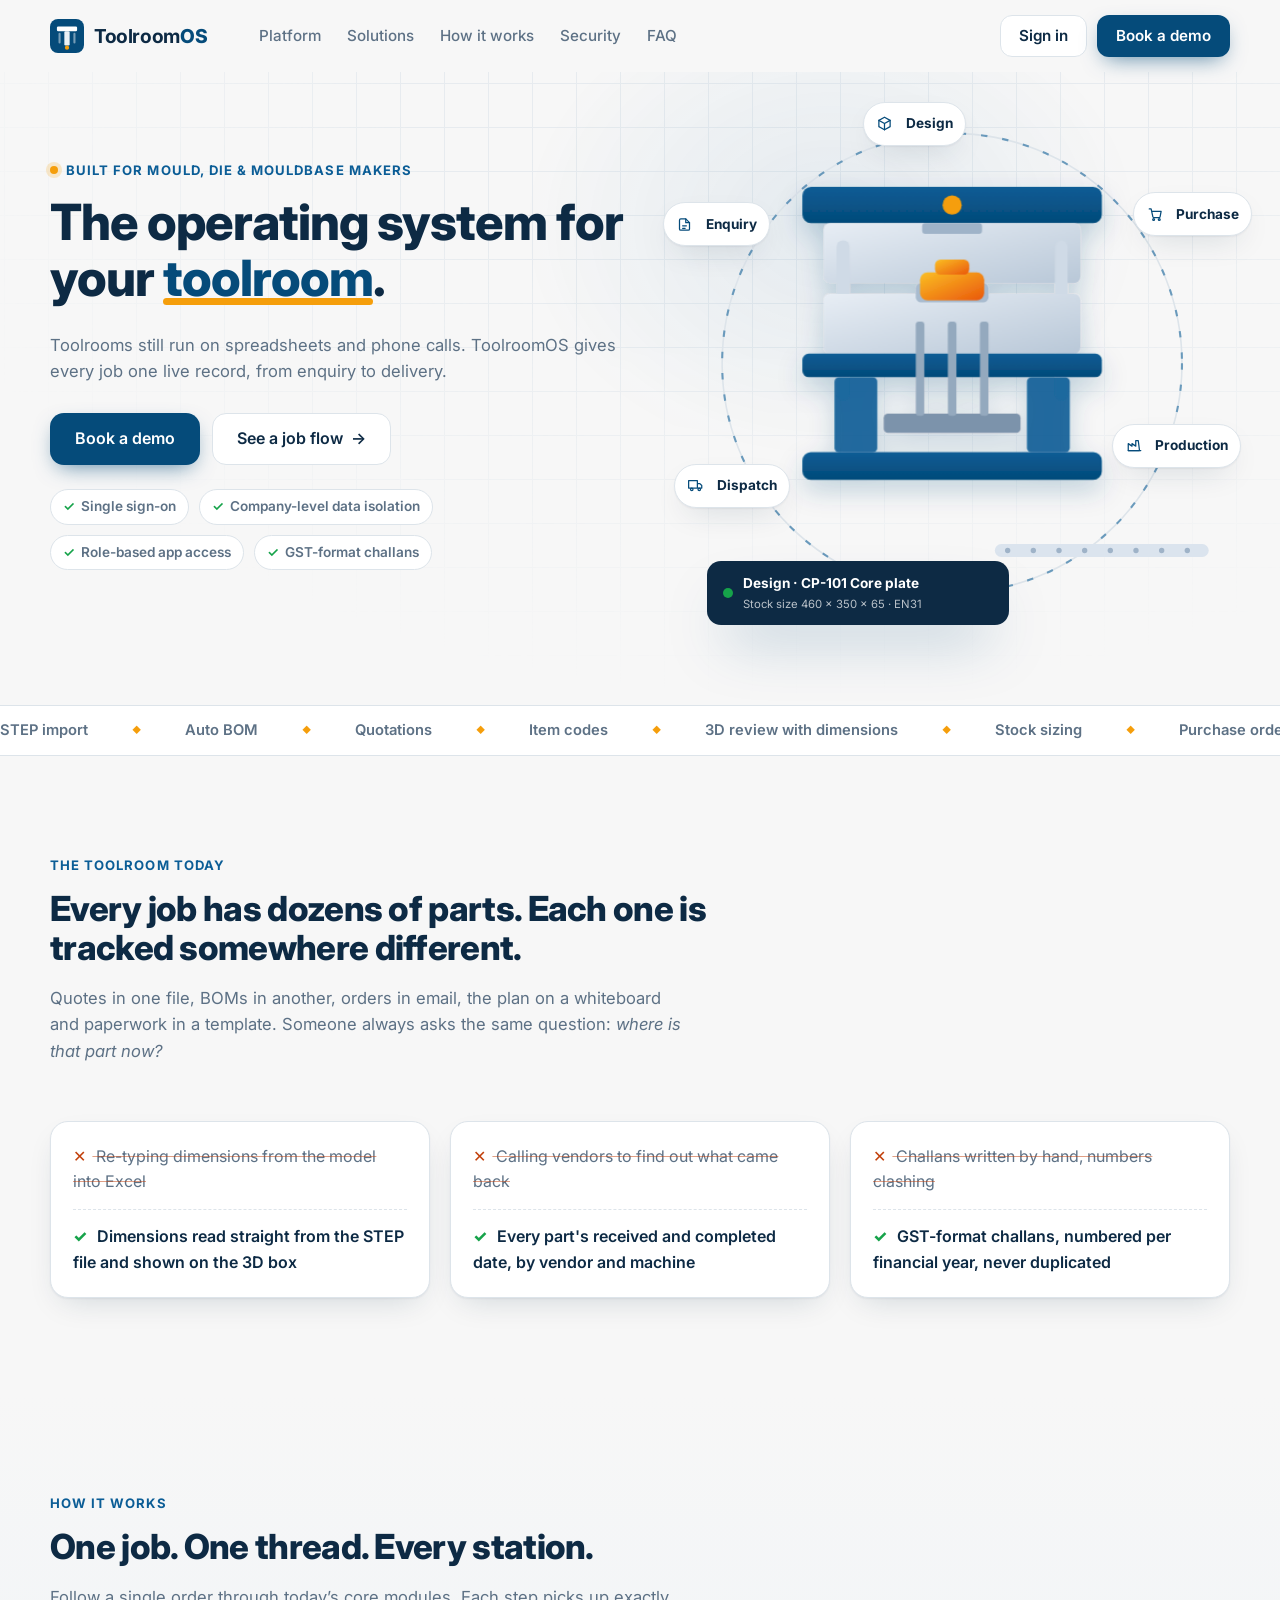
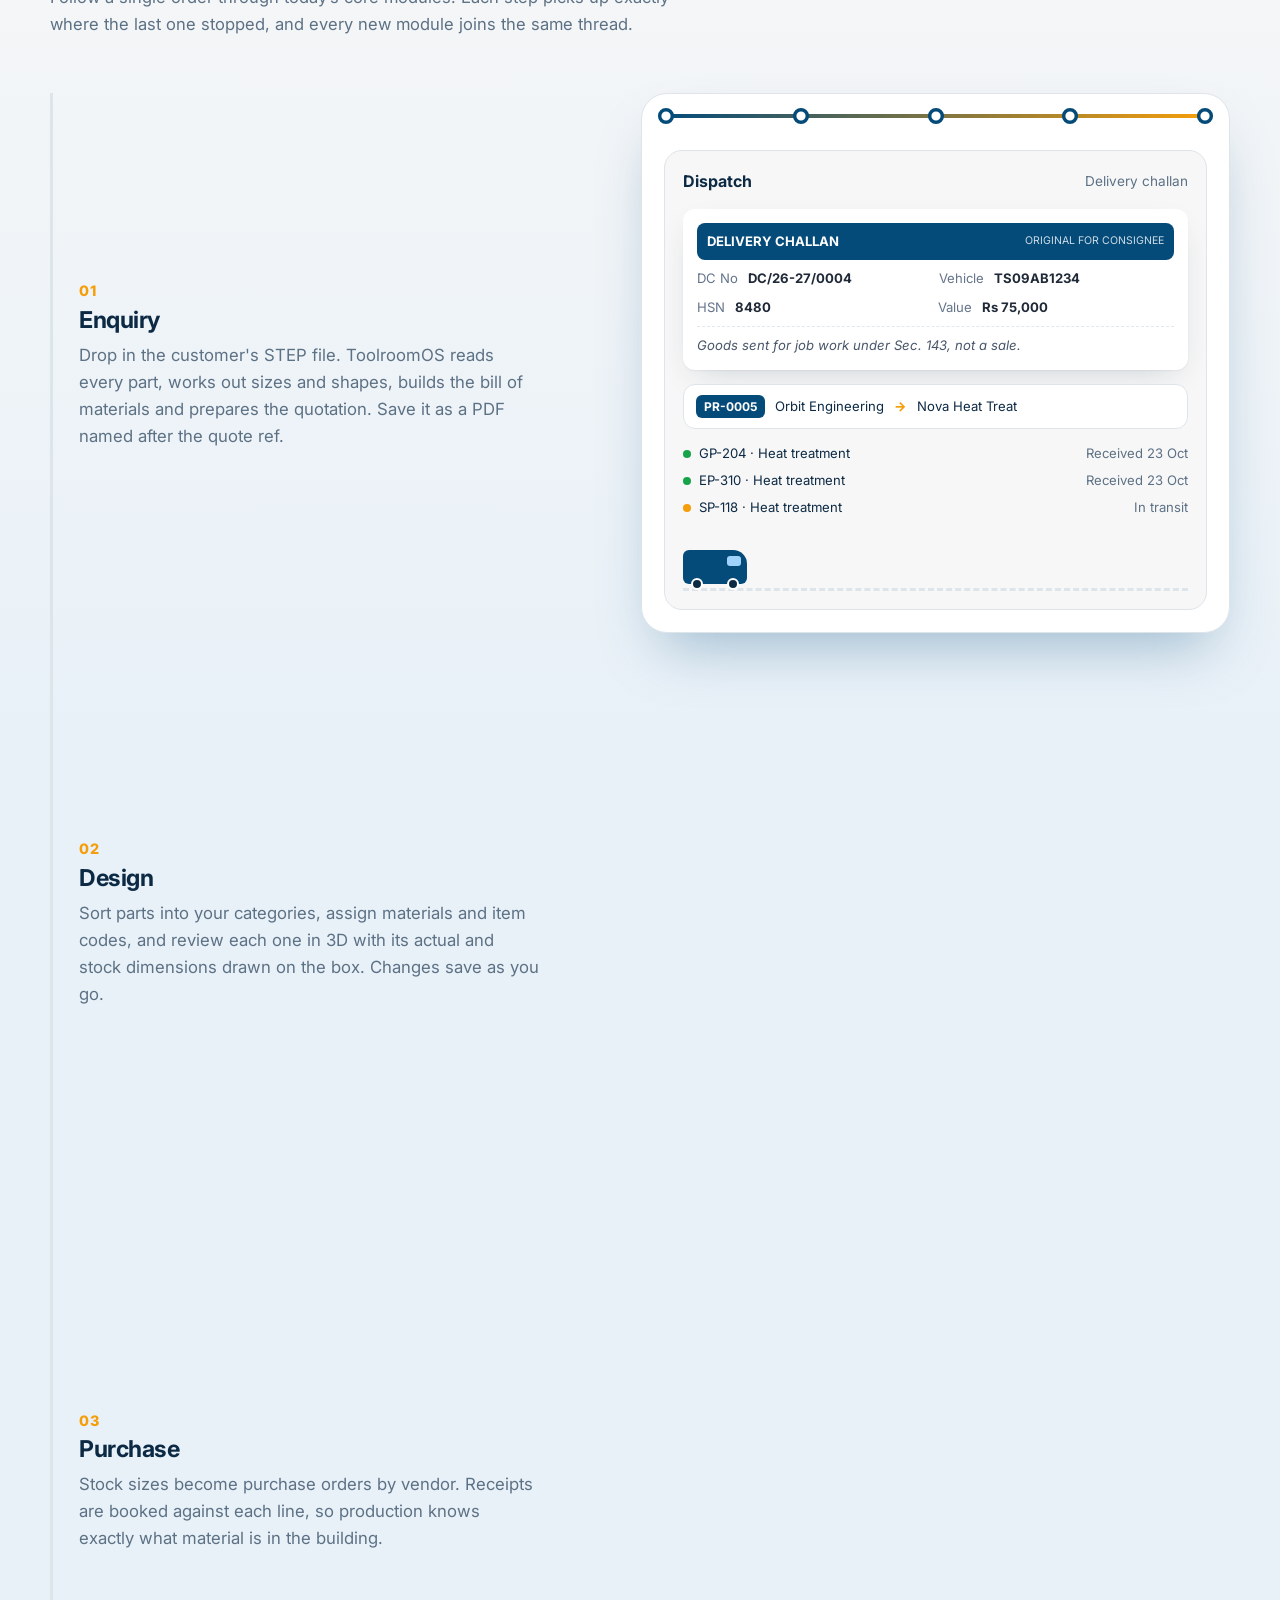
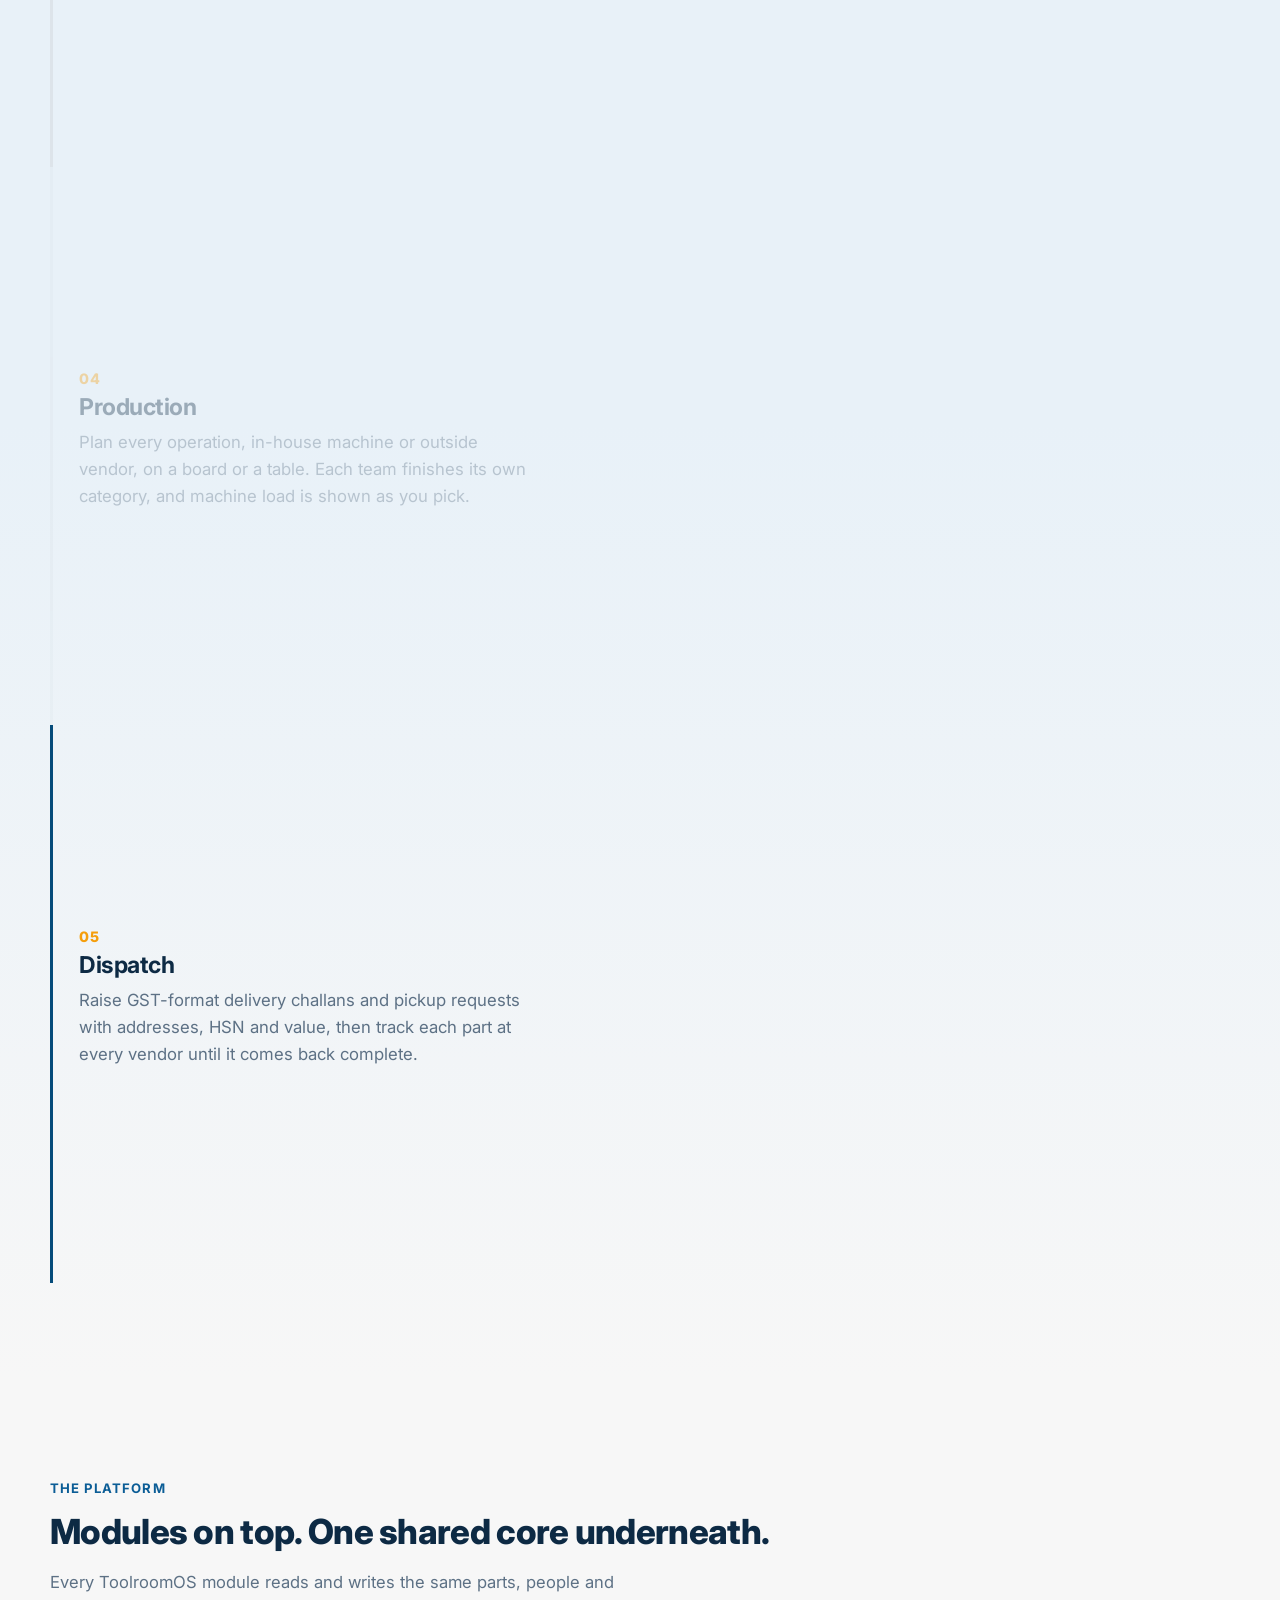
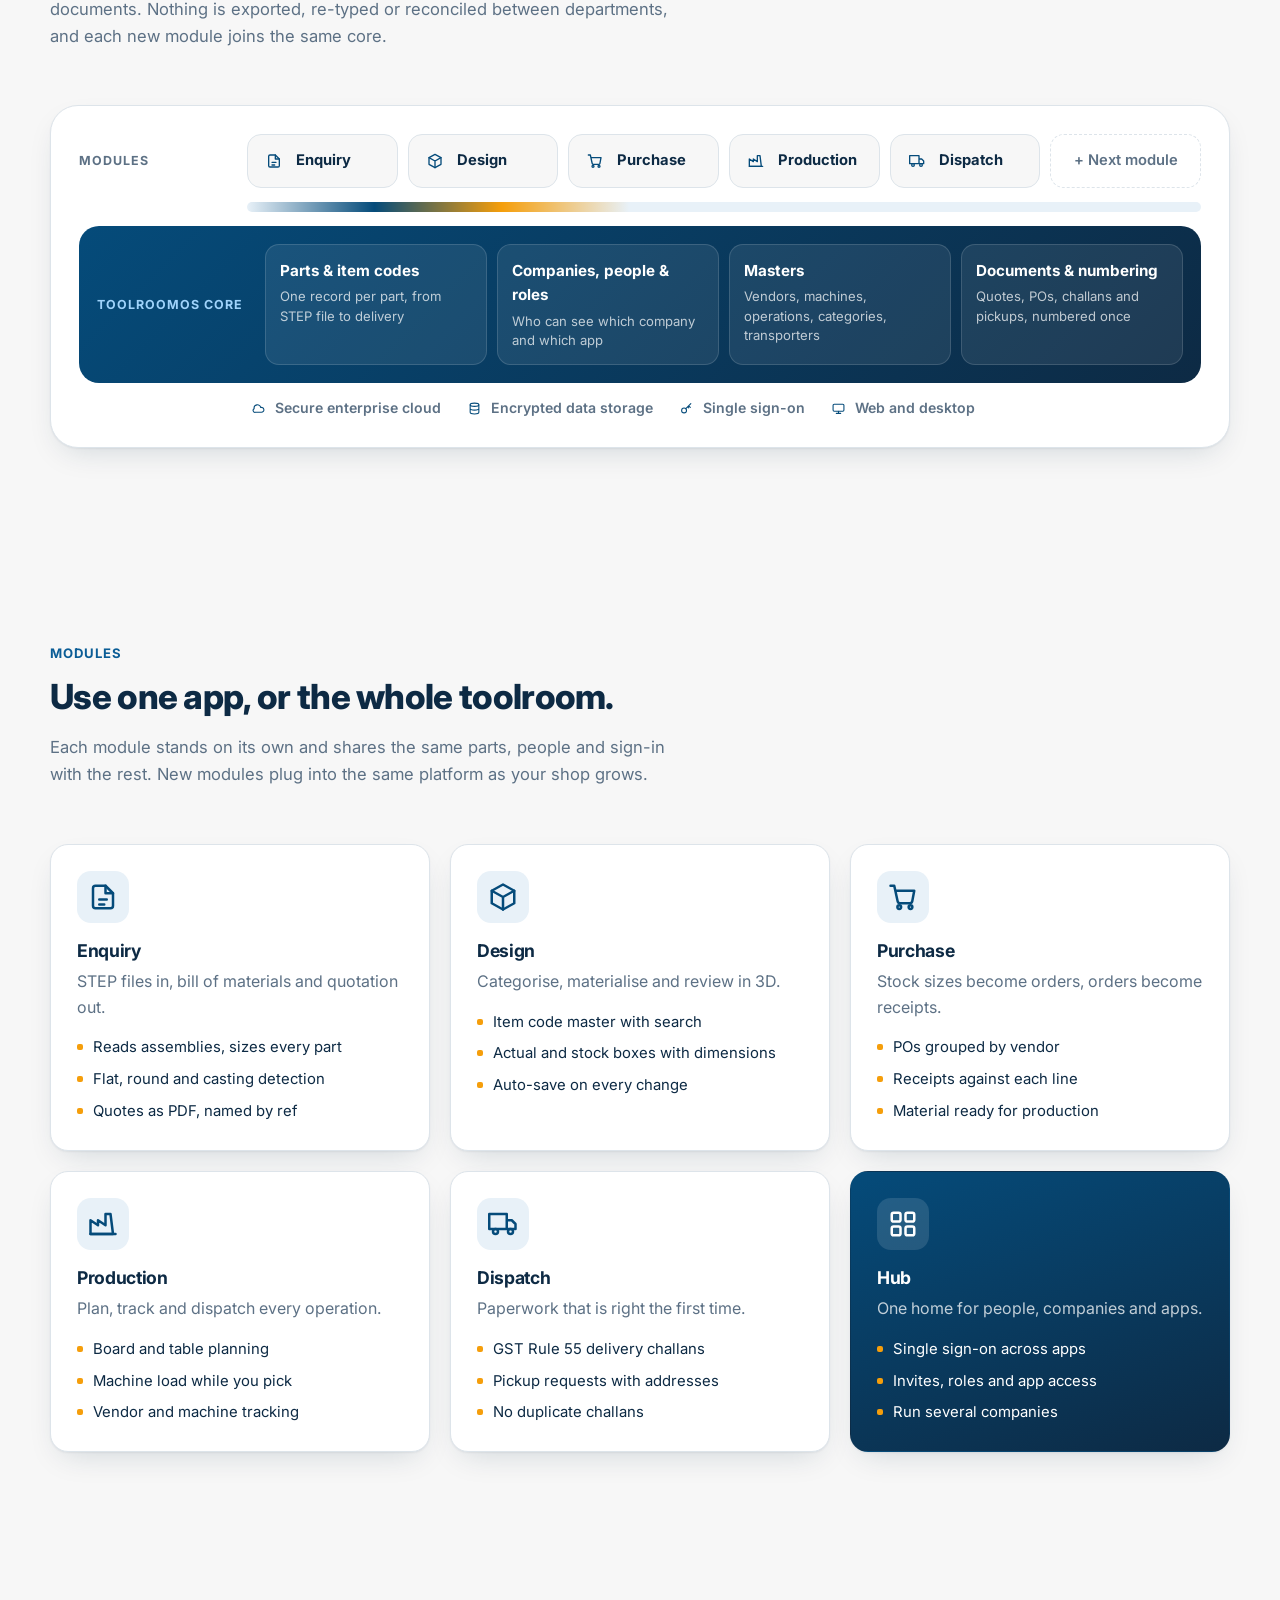
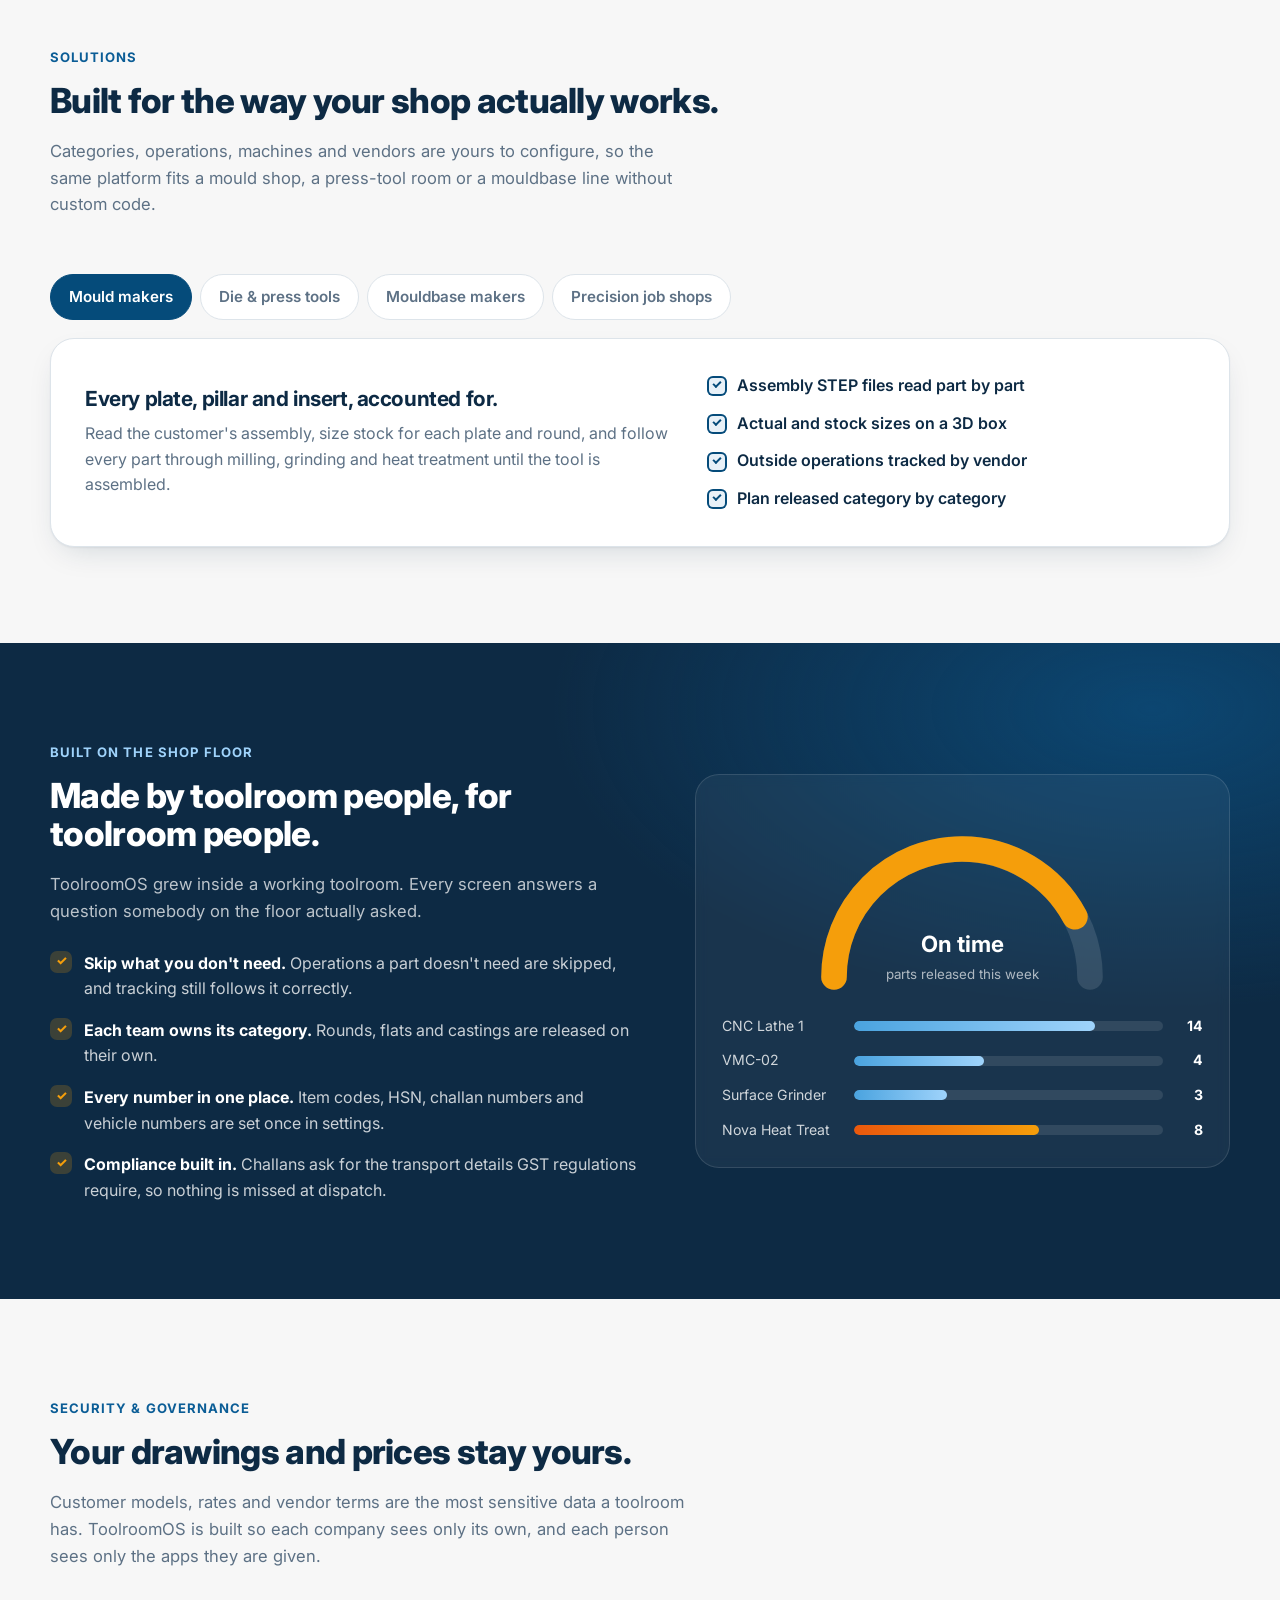
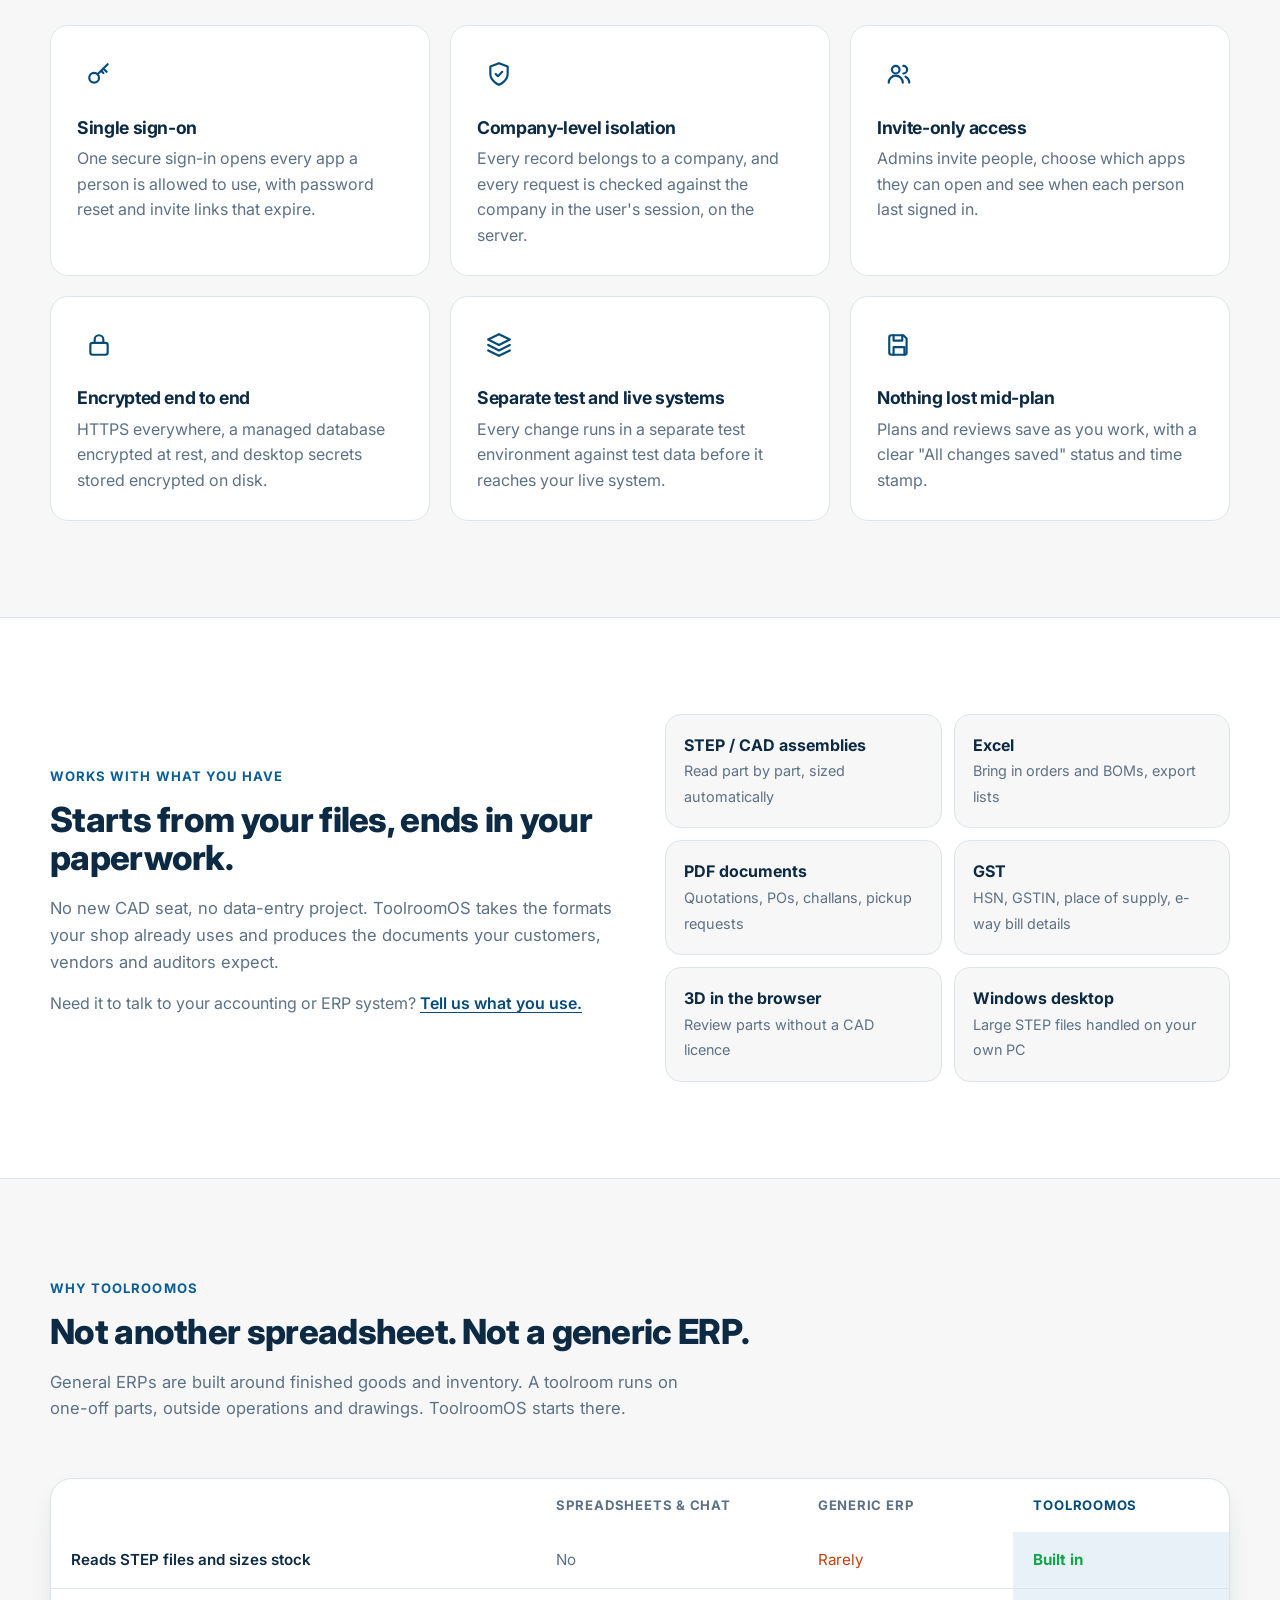
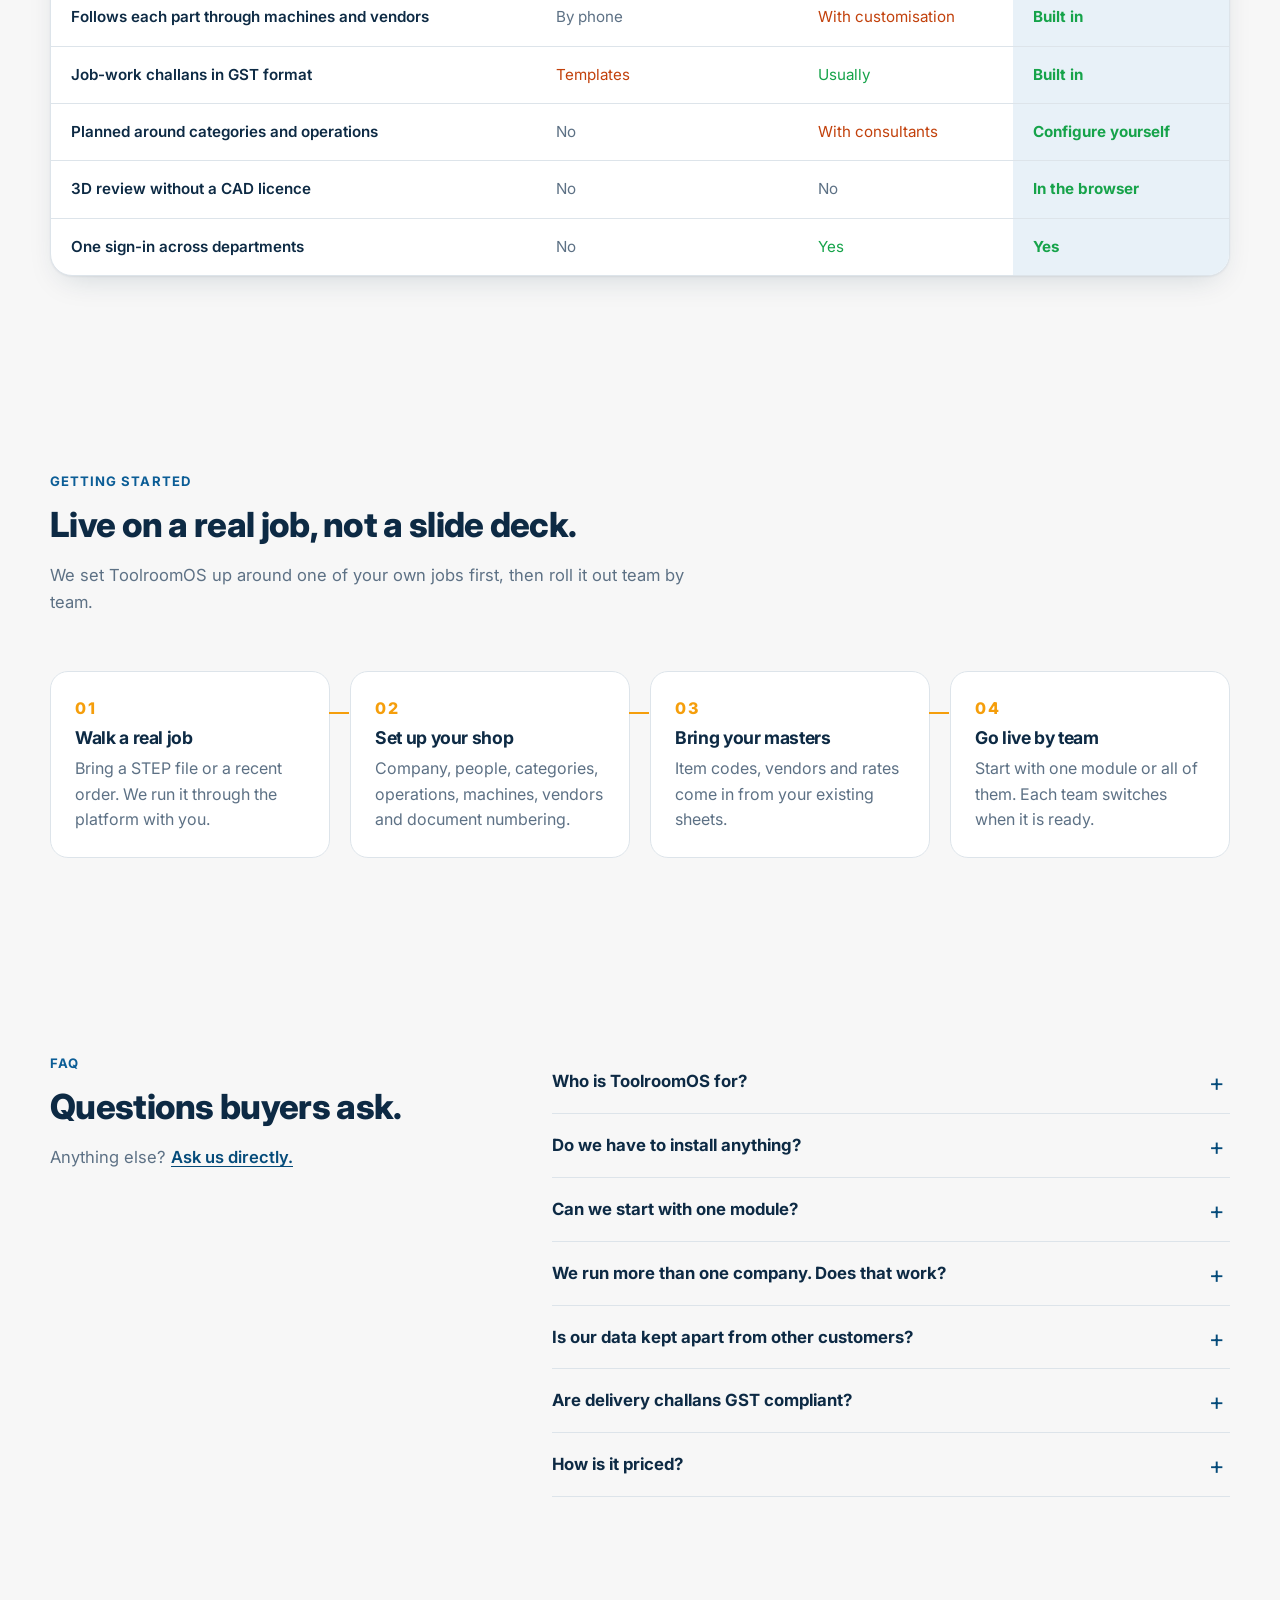
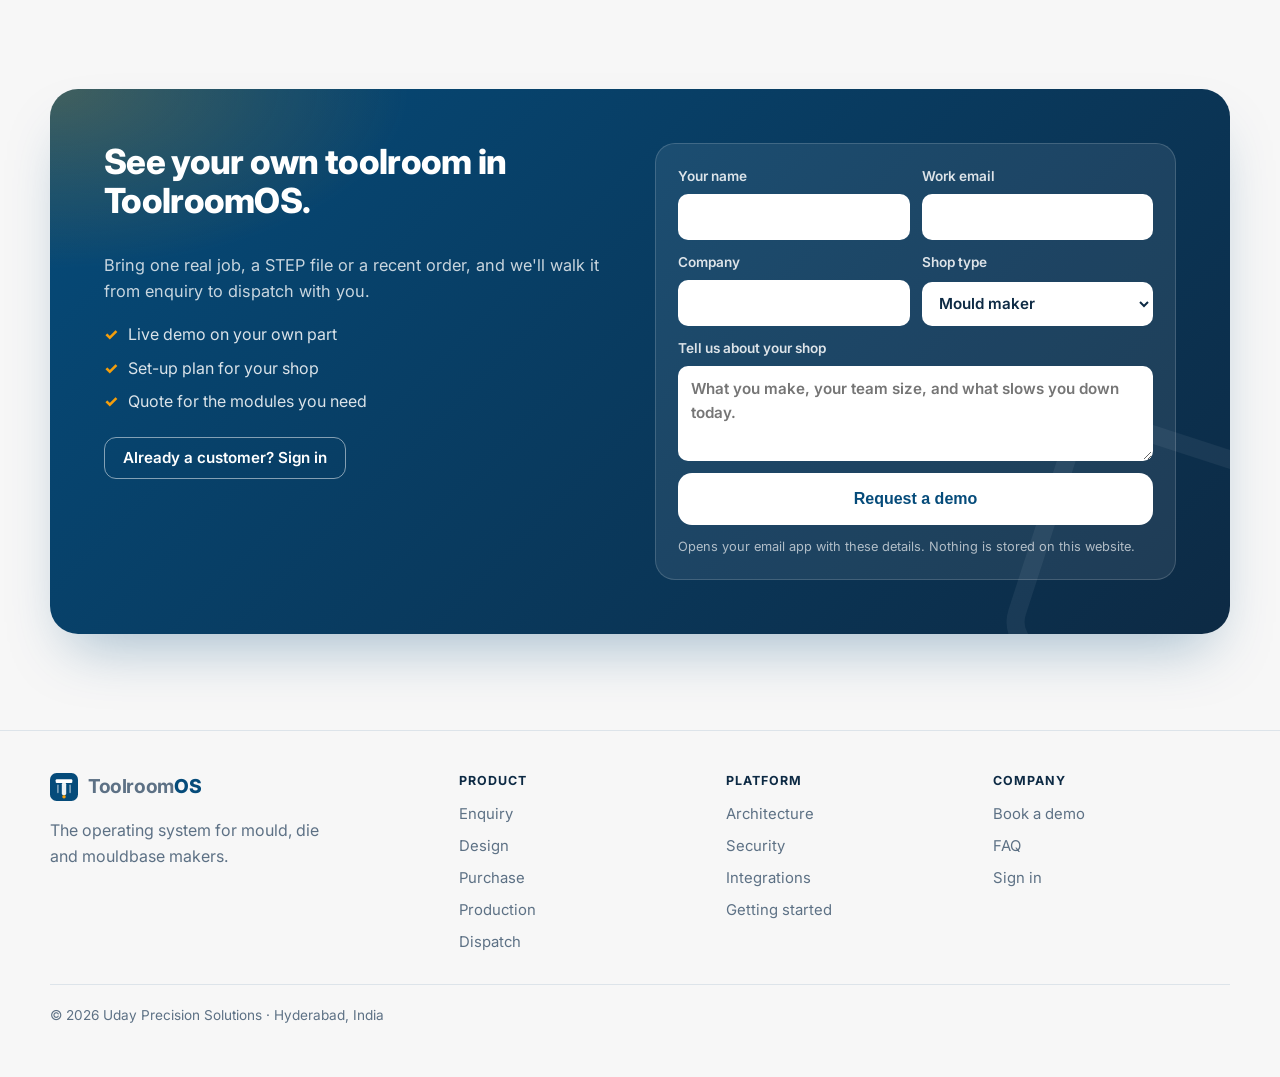
==== commit 74def96c: "copy(site): shorter hero line Co-Authored-By: Claude Opus 5.5 <noreply@anthropic.com>" ====
--- a/index.html
+++ b/index.html
@@ -56,7 +56,7 @@
         <div class="hero__copy reveal">
           <p class="eyebrow"><span class="dot"></span> Built for mould, die &amp; mouldbase makers</p>
           <h1>The operating system for your <span class="ink">toolroom</span>.</h1>
-          <p class="lead">Most toolrooms still run on spreadsheets, WhatsApp and paper. Quotes take days, dimensions get re-typed, parts go missing between vendors and nobody can say when a job will really ship. ToolroomOS gives every job a single, live record, from the first enquiry to the last delivery.</p>
+          <p class="lead">Toolrooms still run on spreadsheets and phone calls. ToolroomOS gives every job one live record, from enquiry to delivery.</p>
           <div class="hero__ctas">
             <a class="btn btn--primary btn--lg" href="#contact">Book a demo</a>
             <a class="btn btn--ghost btn--lg" href="#flow">See a job flow <span aria-hidden="true">→</span></a>
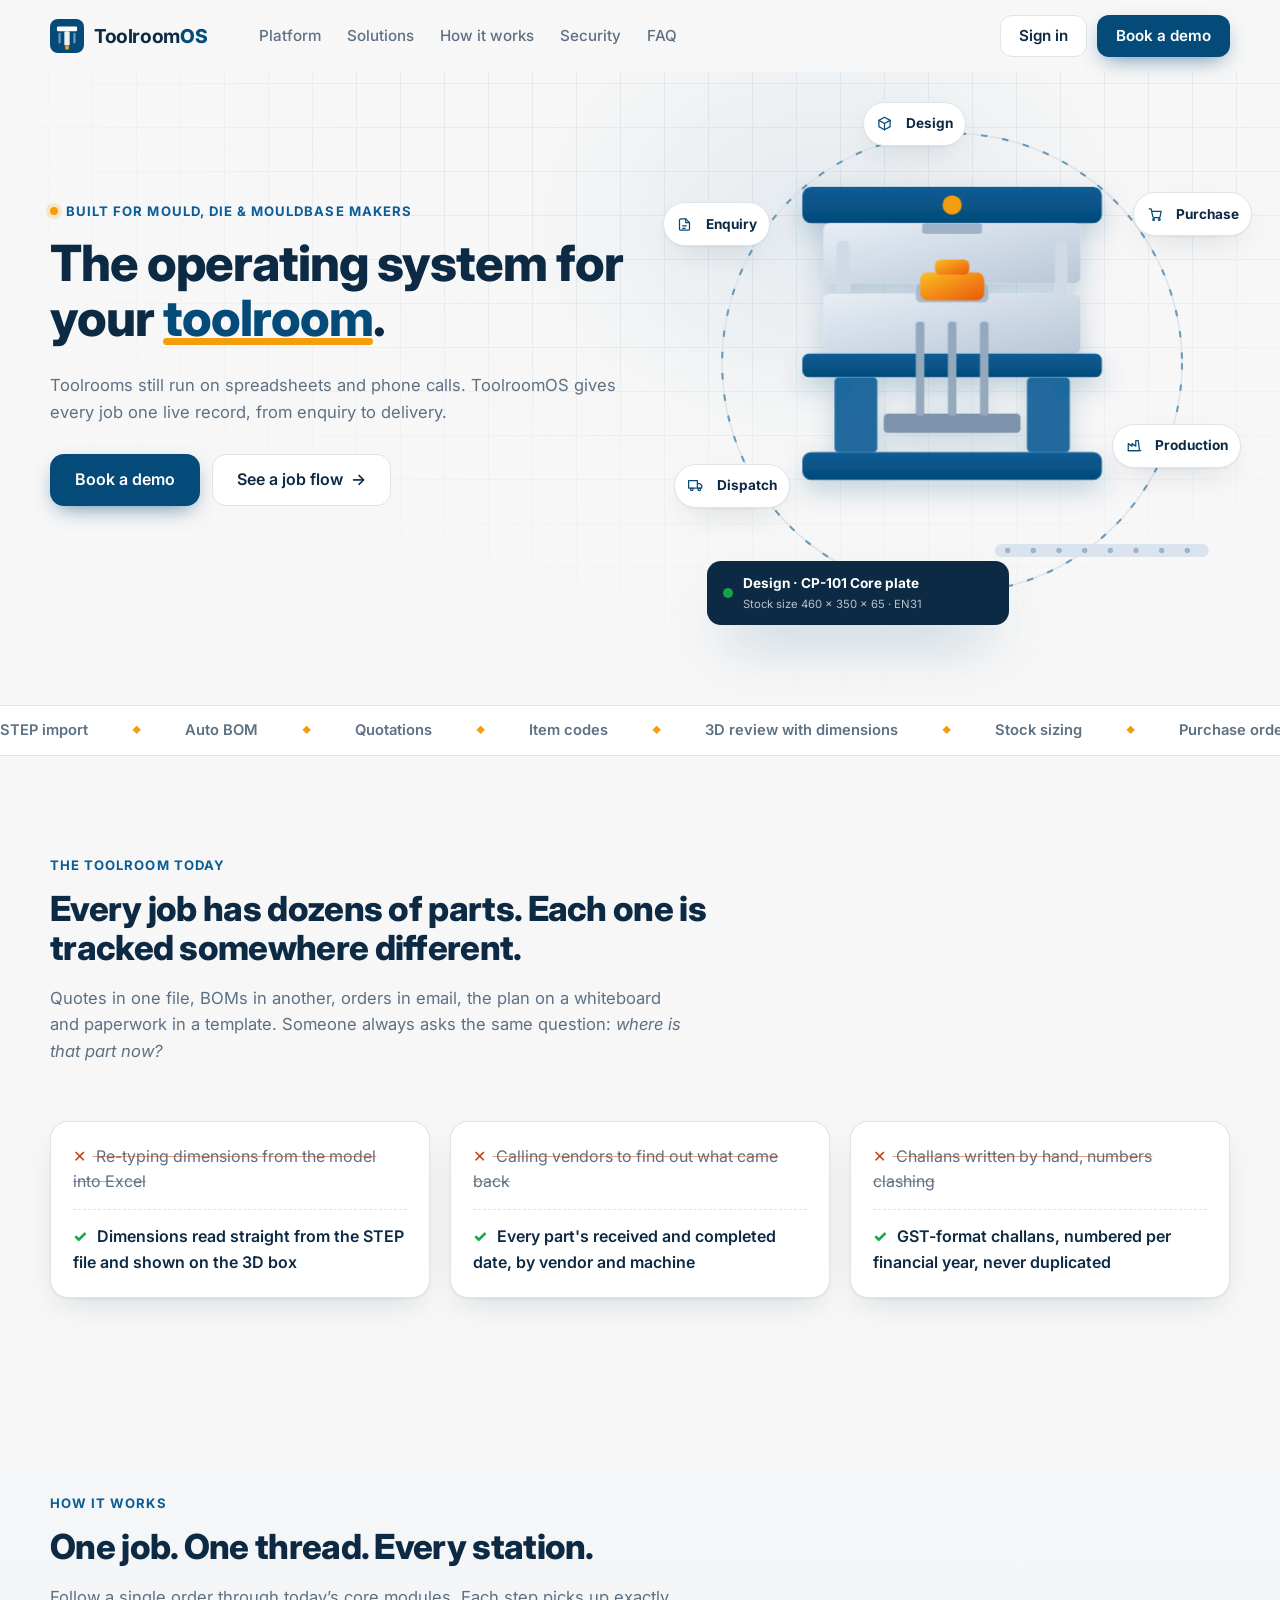
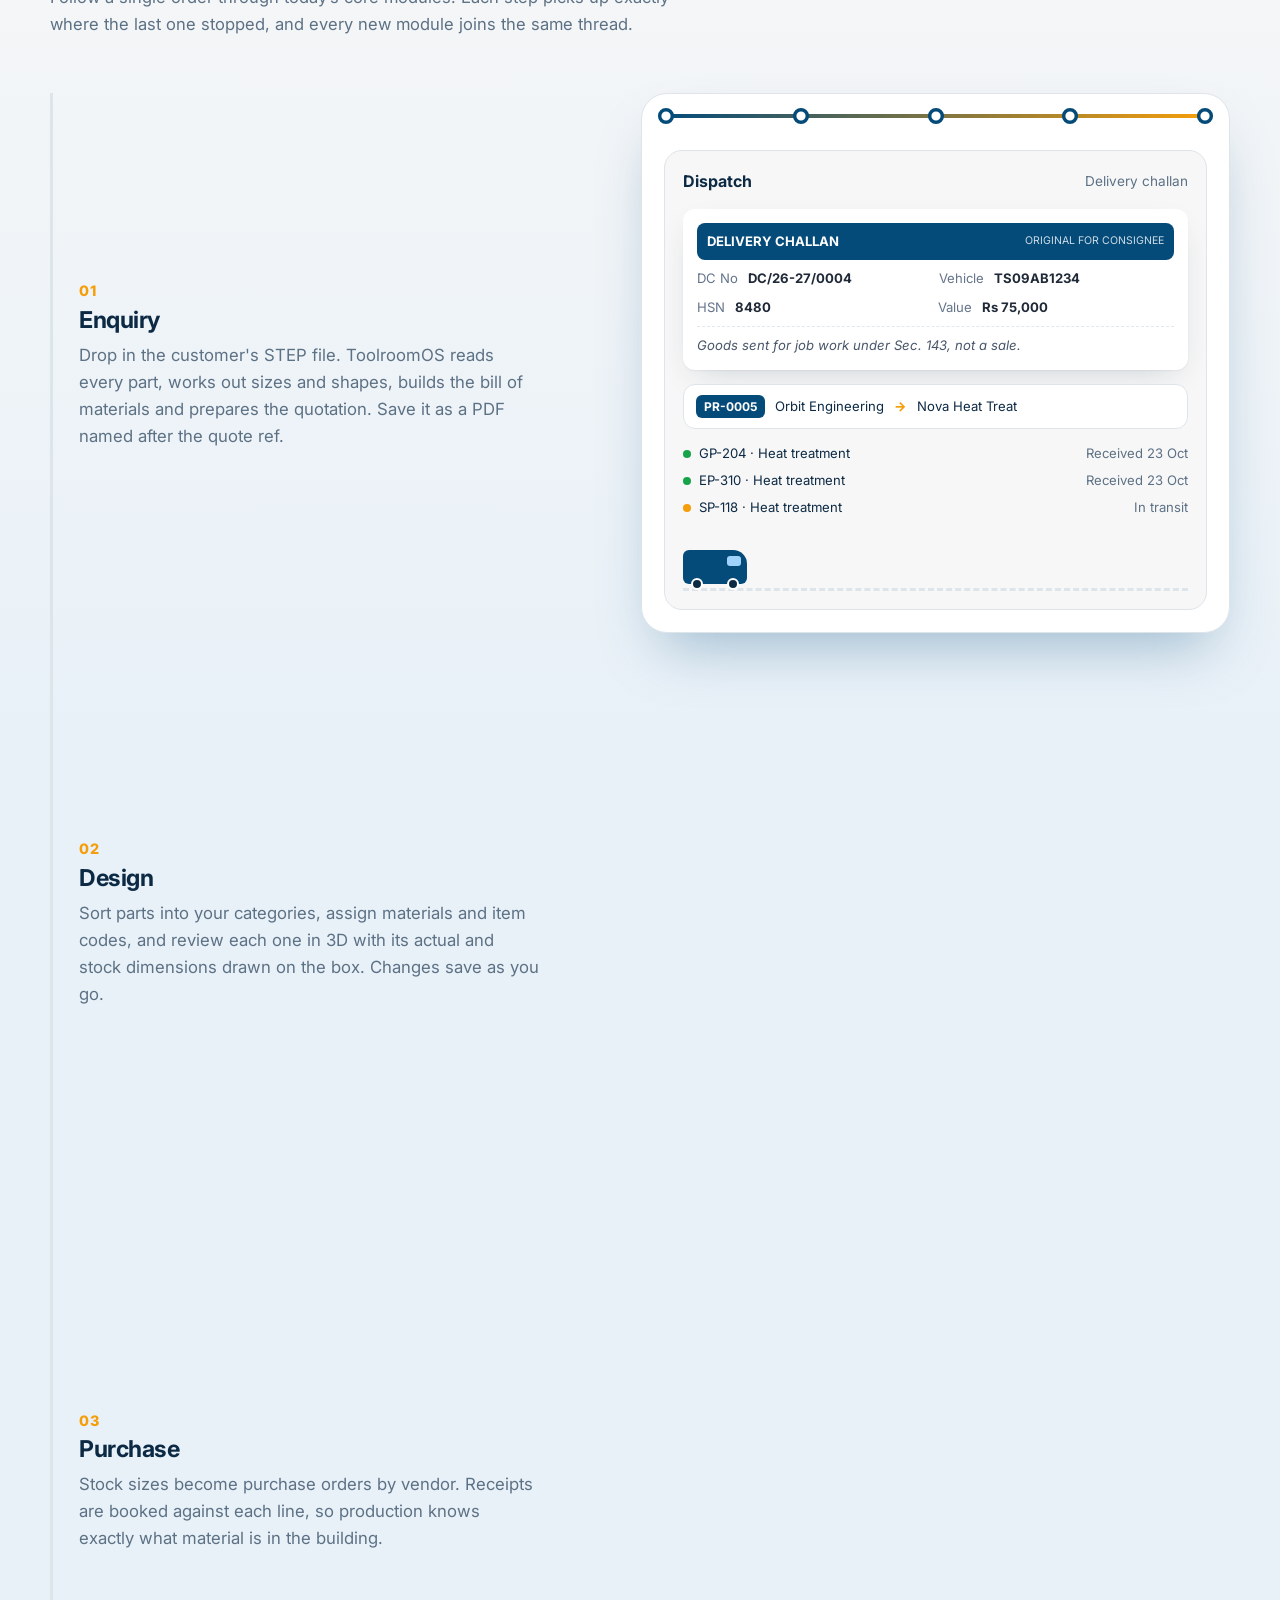
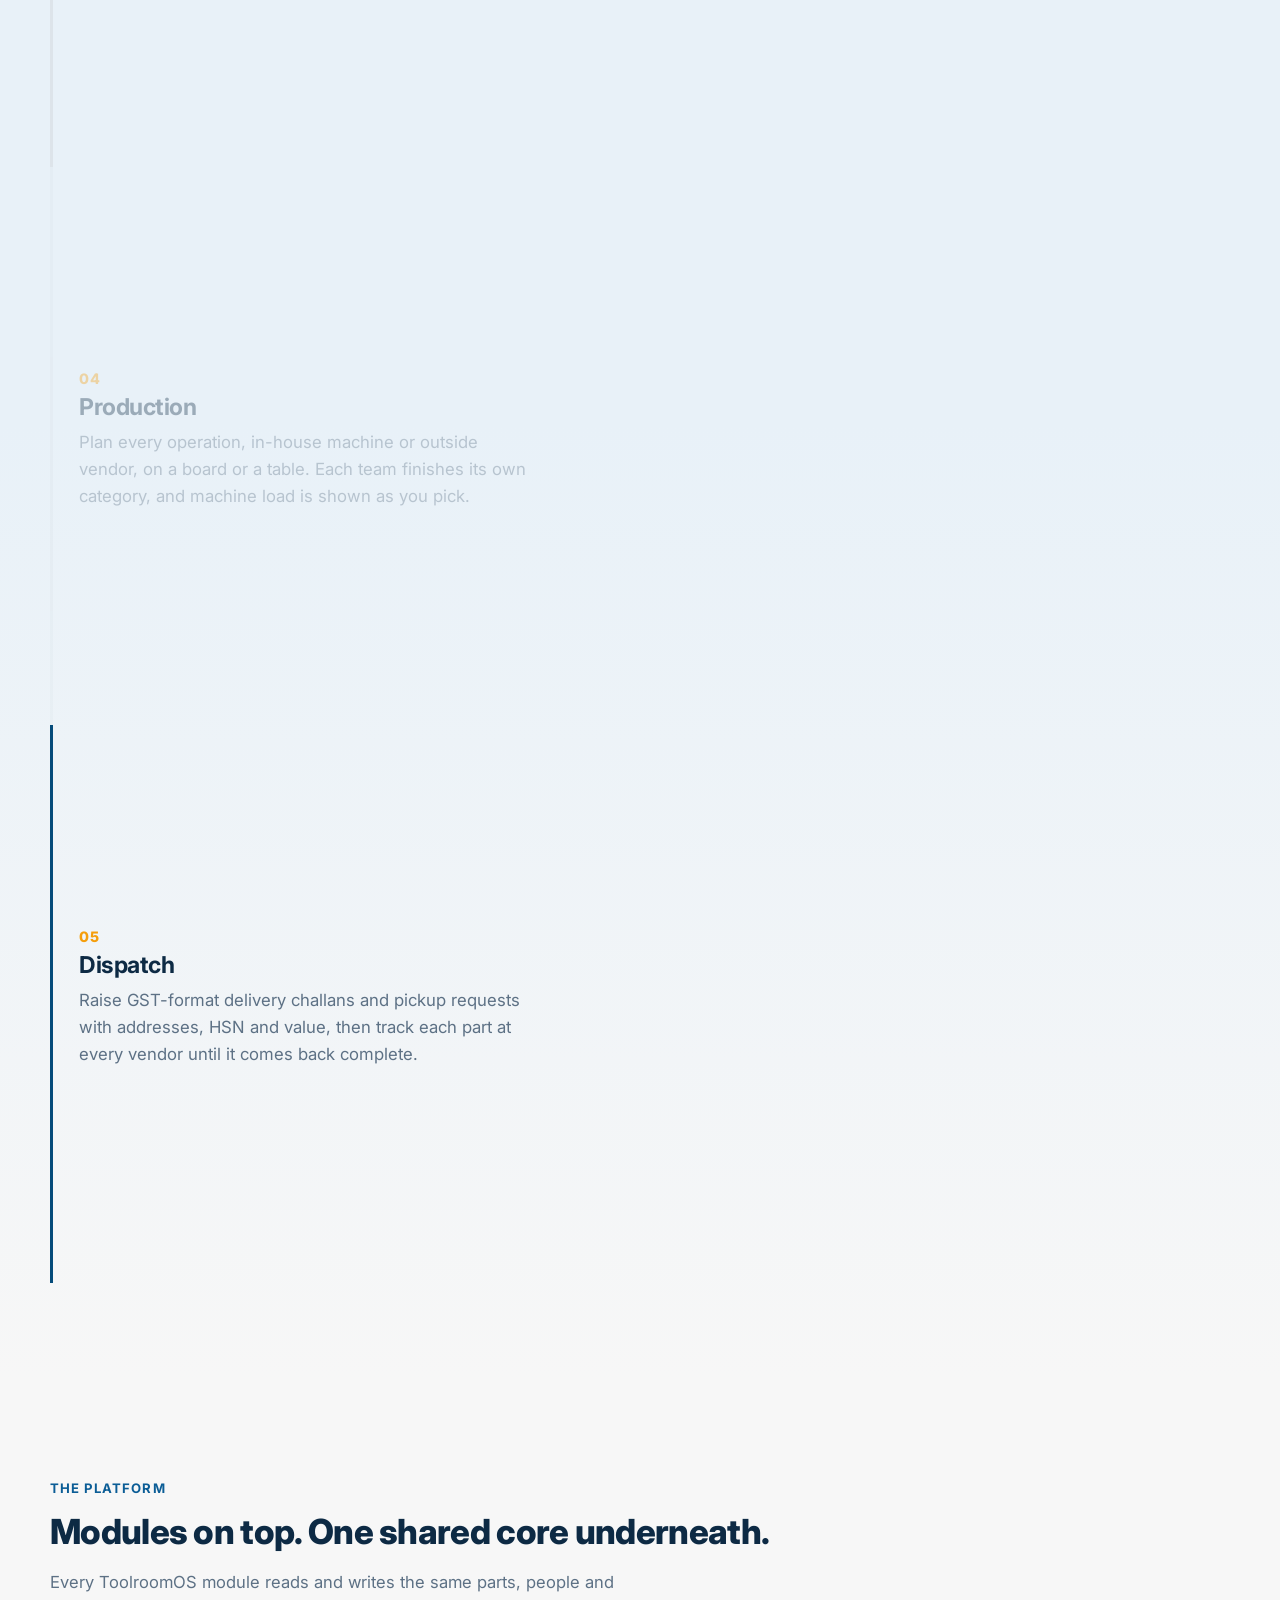
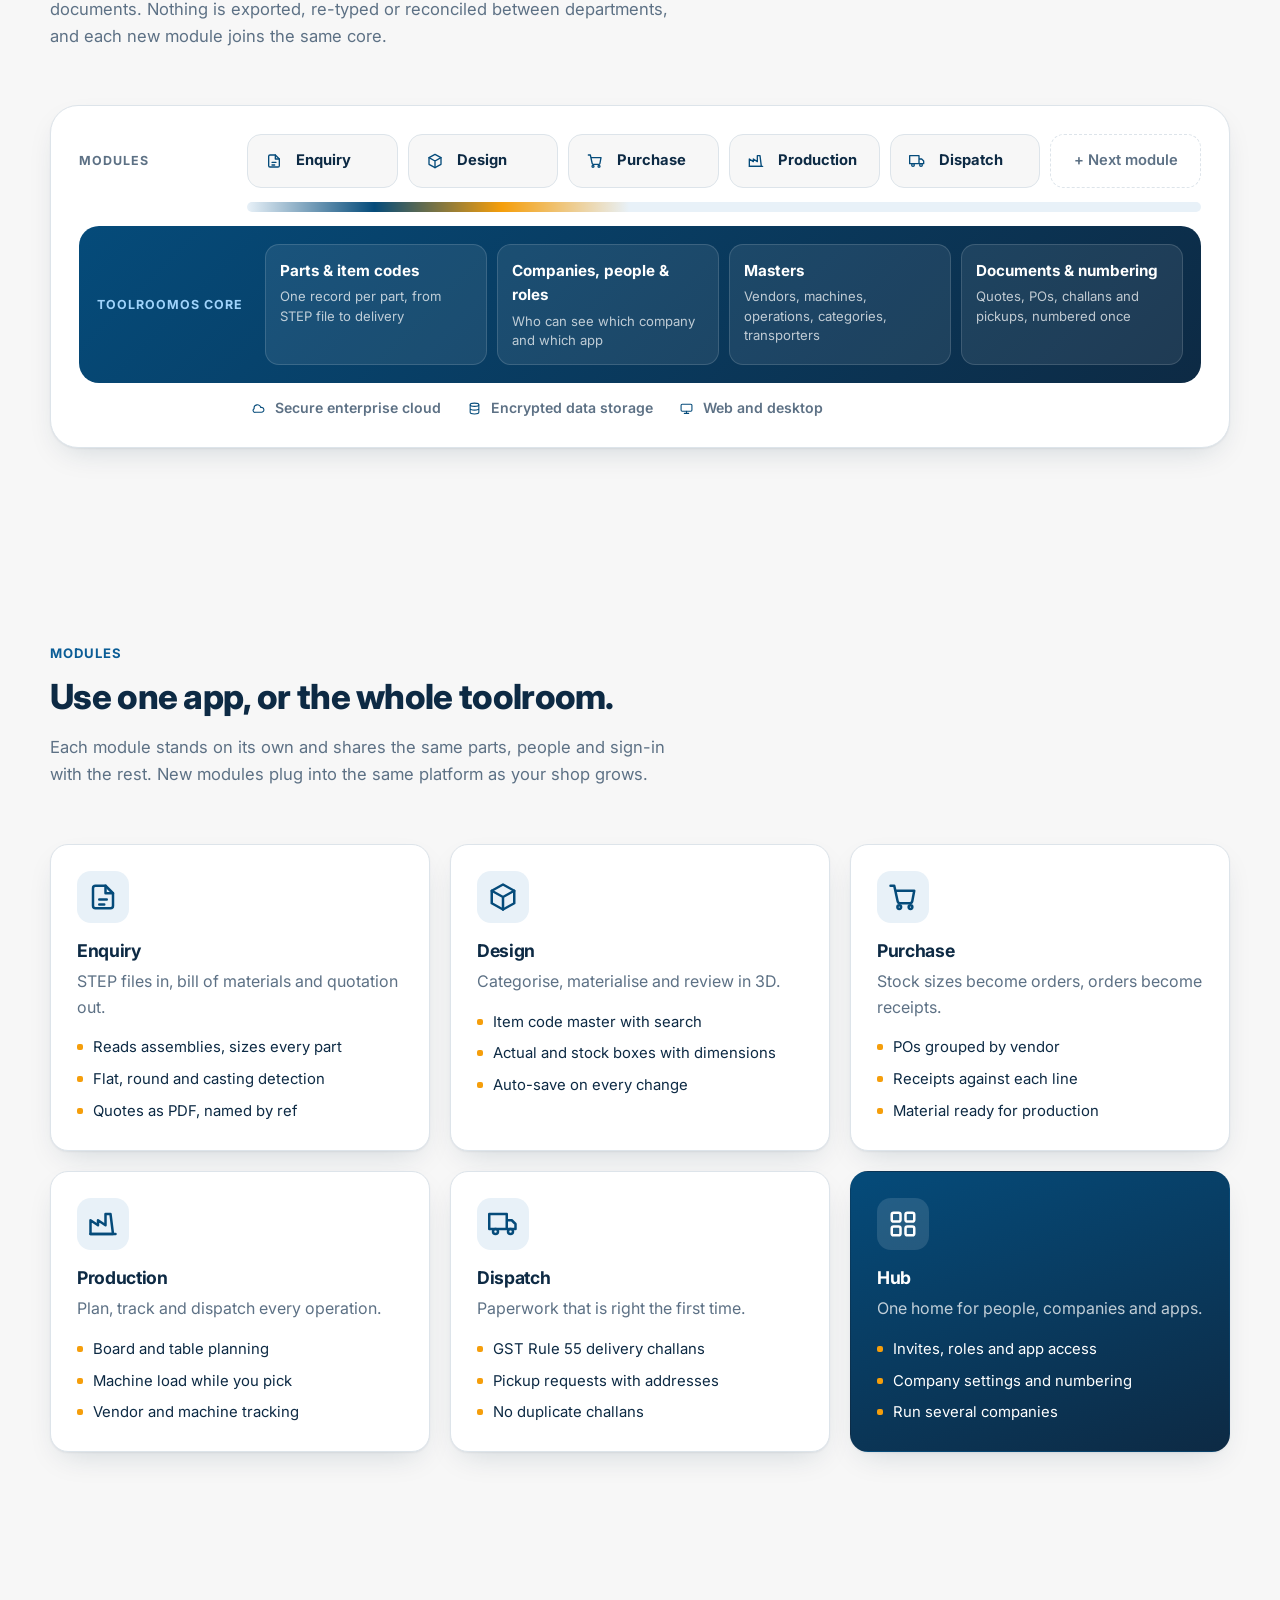
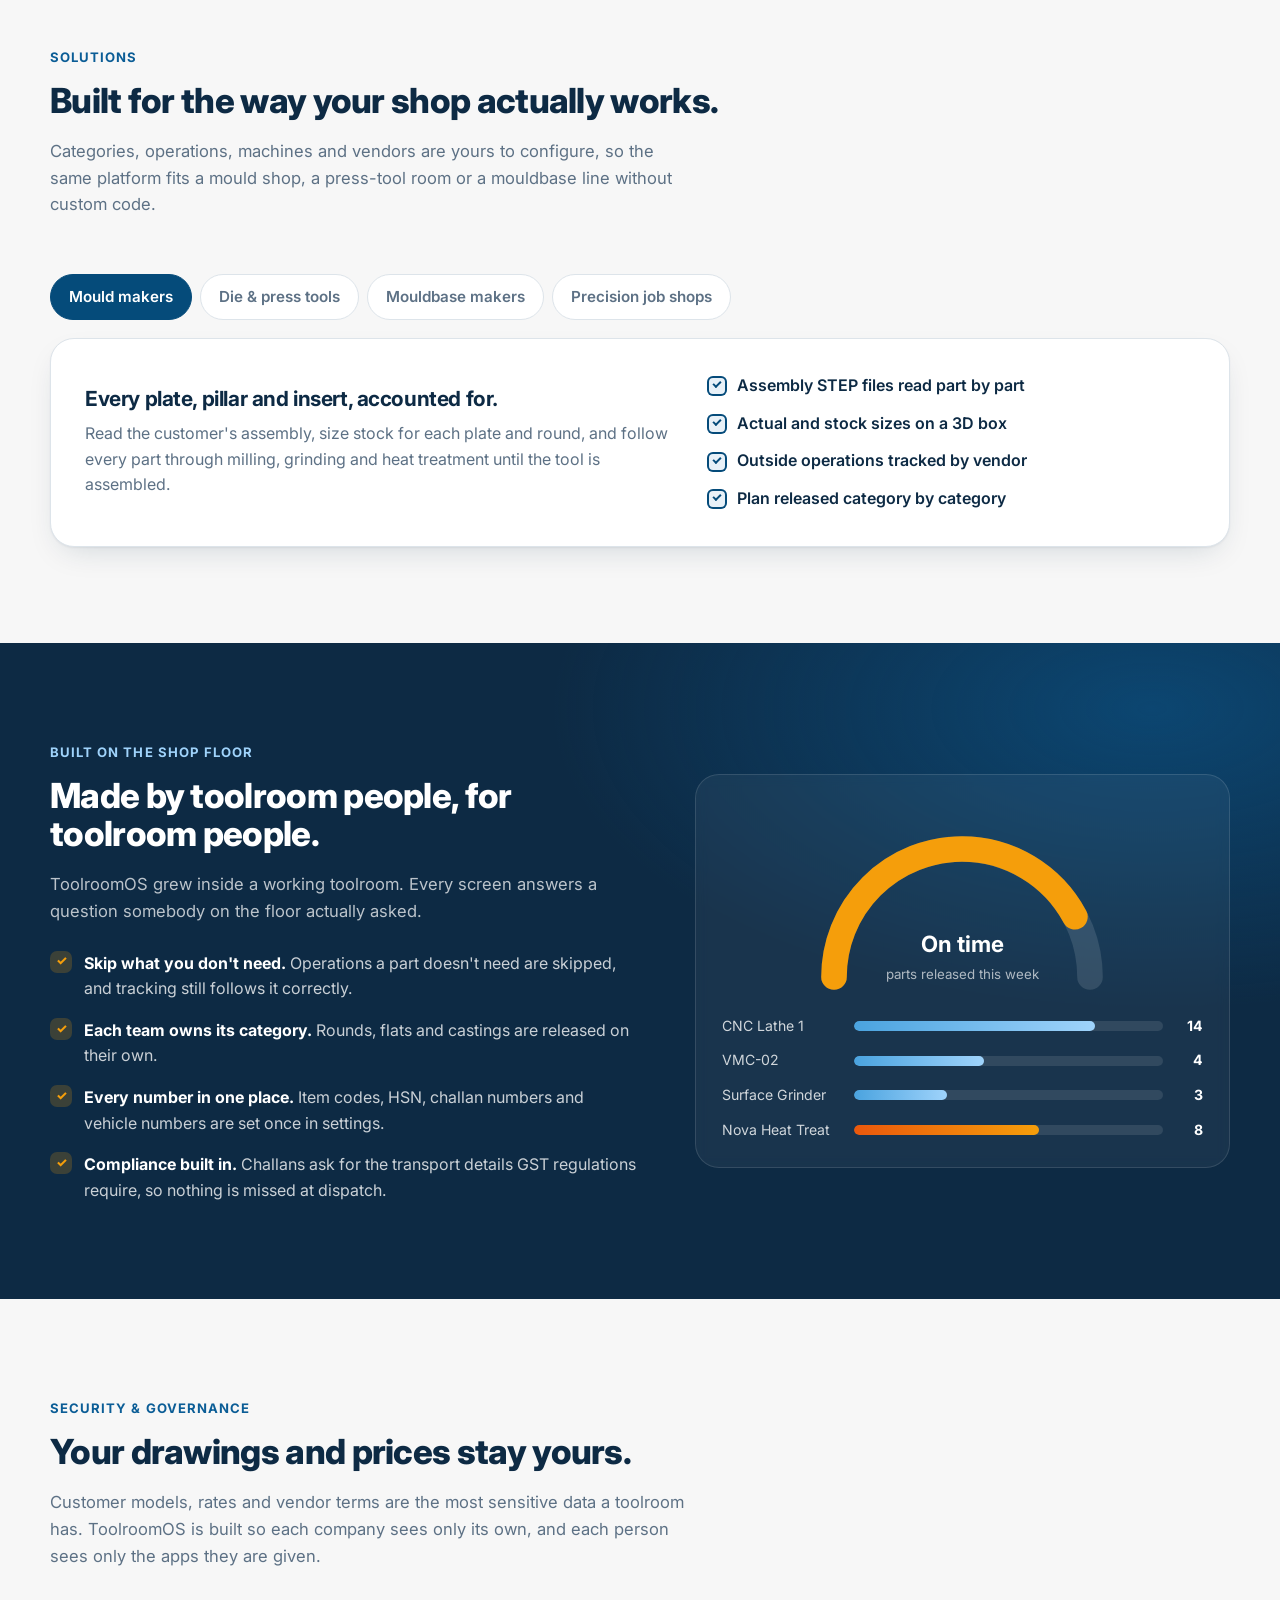
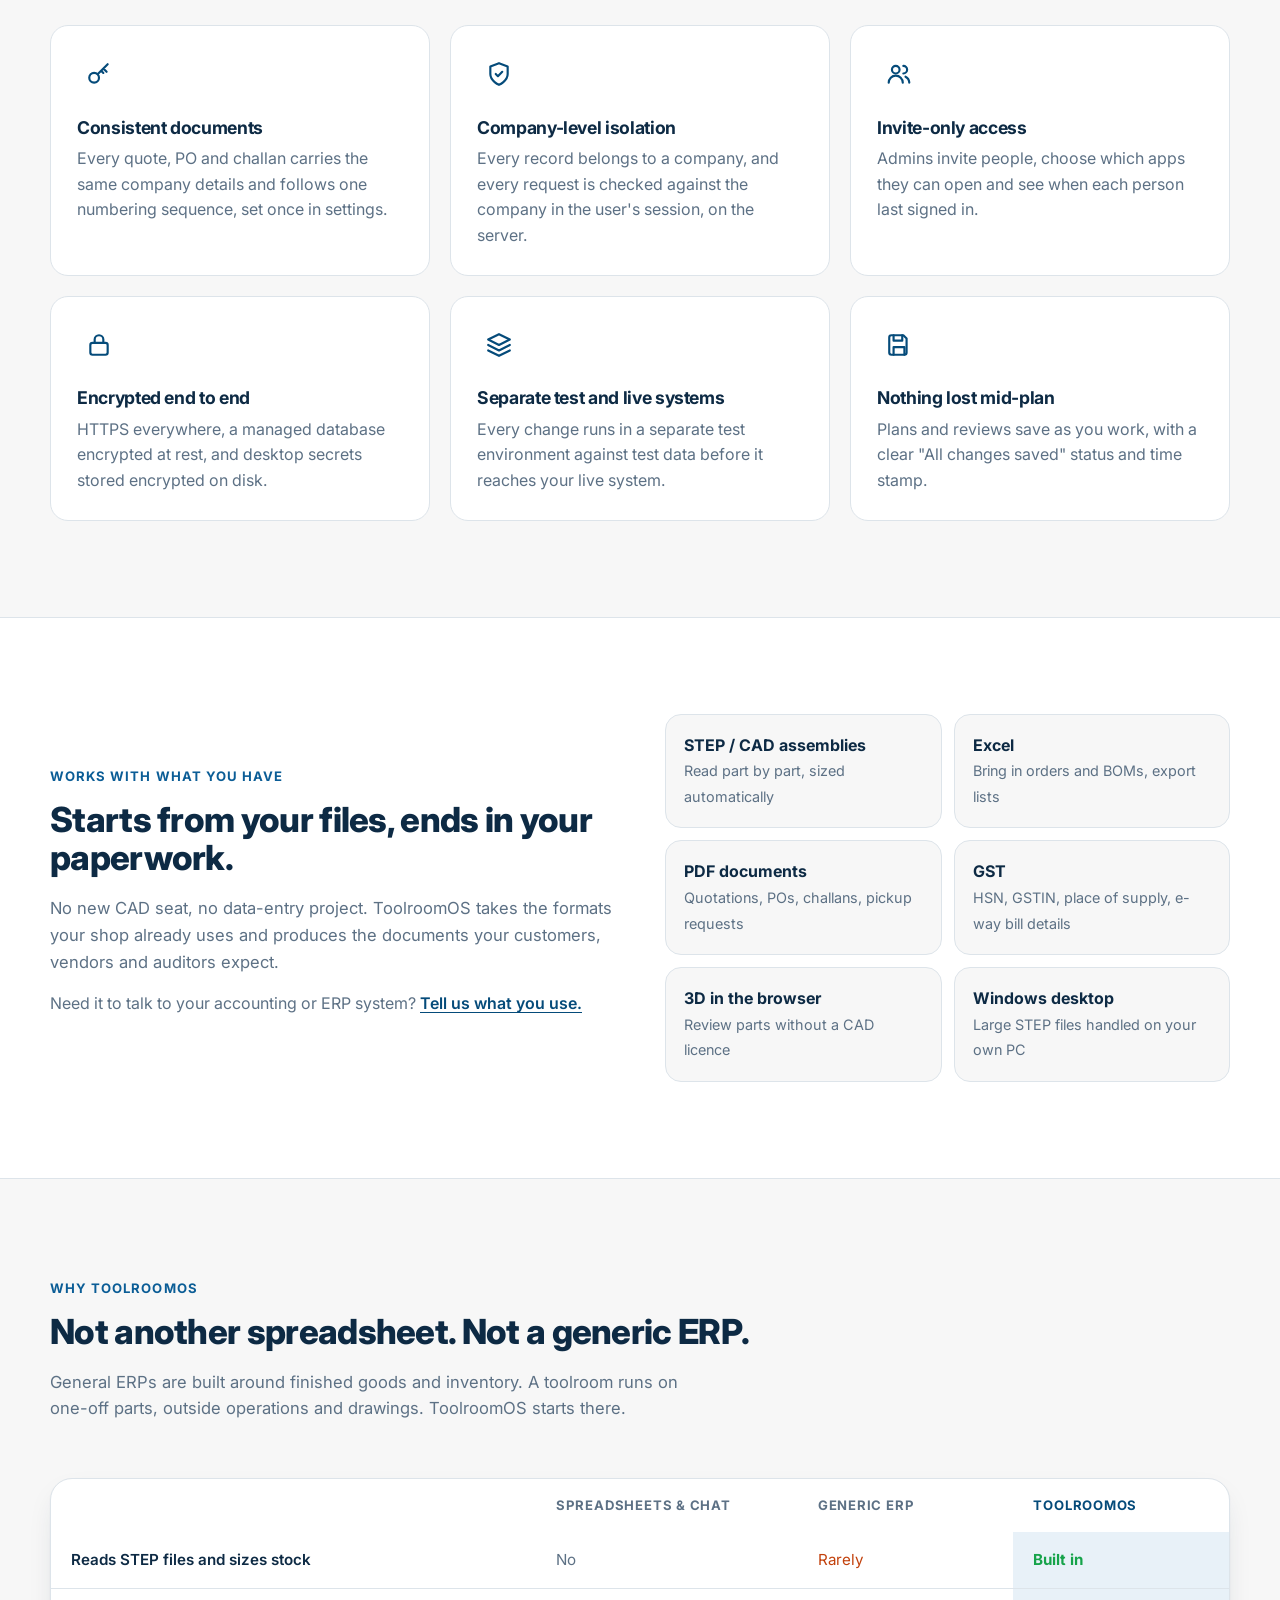
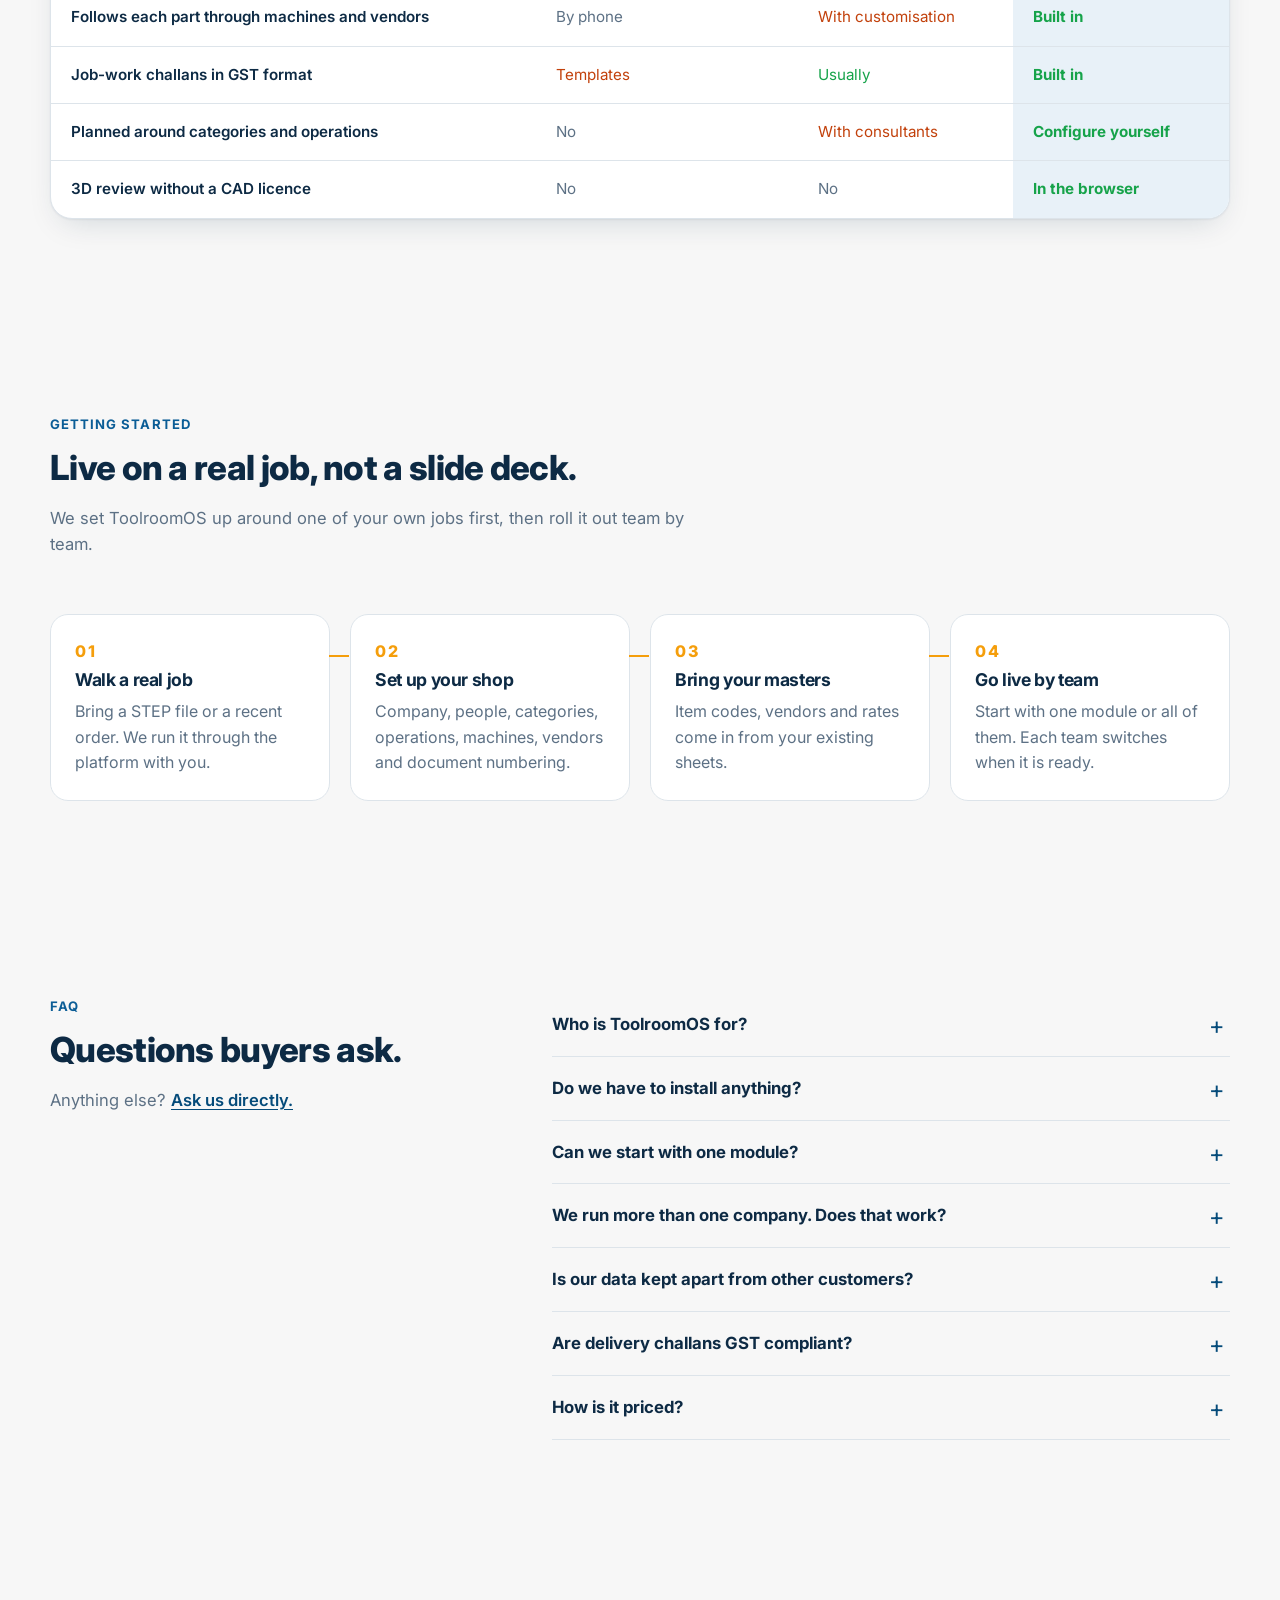
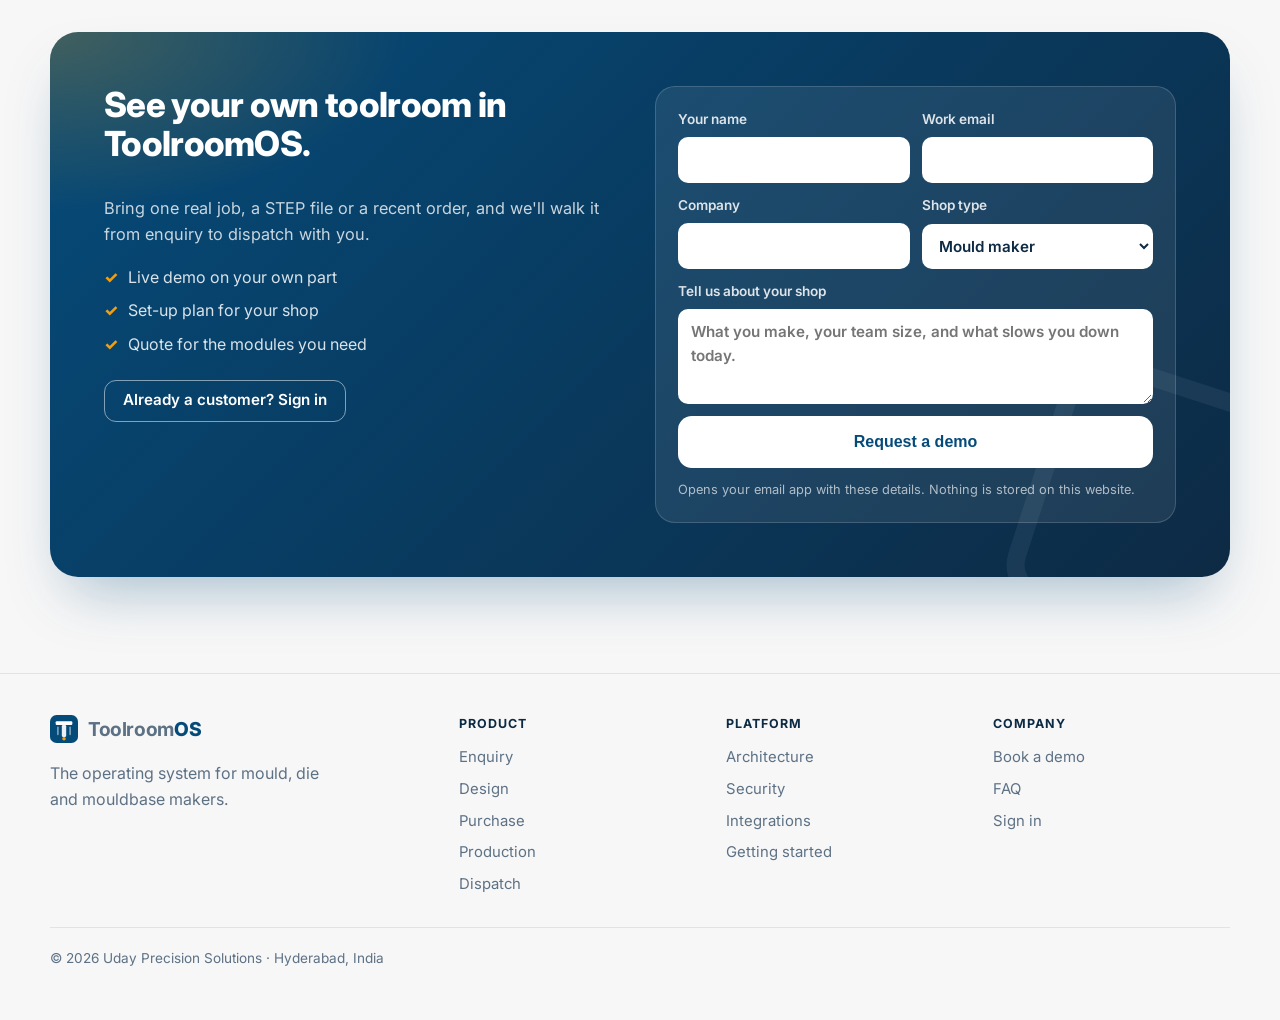
==== commit b99de783: "copy(site): drop the hero chips and every single sign-on mention Co-Authored-By: Claude Opus 5.5 <no" ====
--- a/index.html
+++ b/index.html
@@ -4,7 +4,7 @@
   <meta charset="utf-8" />
   <meta name="viewport" content="width=device-width, initial-scale=1" />
   <title>ToolroomOS: the operating system for your toolroom</title>
-  <meta name="description" content="ToolroomOS connects every stage of a toolroom job on one platform, from the first enquiry to the last delivery. One sign-in, one live record per job, and new modules as your shop grows." />
+  <meta name="description" content="ToolroomOS connects every stage of a toolroom job on one platform, from the first enquiry to the last delivery. One live record per job, and new modules as your shop grows." />
   <meta name="theme-color" content="#054b7a" />
   <link rel="canonical" href="https://toolroomos.com/" />
   <link rel="icon" href="favicon.svg" type="image/svg+xml" />
@@ -61,12 +61,6 @@
             <a class="btn btn--primary btn--lg" href="#contact">Book a demo</a>
             <a class="btn btn--ghost btn--lg" href="#flow">See a job flow <span aria-hidden="true">→</span></a>
           </div>
-          <ul class="hero__chips" aria-label="Highlights">
-            <li>Single sign-on</li>
-            <li>Company-level data isolation</li>
-            <li>Role-based app access</li>
-            <li>GST-format challans</li>
-          </ul>
         </div>
 
         <!-- Animated mould: plates open, ejector pins push the part out, the part rides to the next station -->
@@ -163,10 +157,10 @@
       <div class="ticker__track">
         <span>STEP import</span><span>Auto BOM</span><span>Quotations</span><span>Item codes</span><span>3D review with dimensions</span>
         <span>Stock sizing</span><span>Purchase orders</span><span>Receipts</span><span>Category planning</span><span>Machine load</span>
-        <span>Outsourcing</span><span>Pickup requests</span><span>GST delivery challans</span><span>Vendor tracking</span><span>Single sign-on</span>
+        <span>Outsourcing</span><span>Pickup requests</span><span>GST delivery challans</span><span>Vendor tracking</span>
         <span aria-hidden="true">STEP import</span><span aria-hidden="true">Auto BOM</span><span aria-hidden="true">Quotations</span><span aria-hidden="true">Item codes</span><span aria-hidden="true">3D review with dimensions</span>
         <span aria-hidden="true">Stock sizing</span><span aria-hidden="true">Purchase orders</span><span aria-hidden="true">Receipts</span><span aria-hidden="true">Category planning</span><span aria-hidden="true">Machine load</span>
-        <span aria-hidden="true">Outsourcing</span><span aria-hidden="true">Pickup requests</span><span aria-hidden="true">GST delivery challans</span><span aria-hidden="true">Vendor tracking</span><span aria-hidden="true">Single sign-on</span>
+        <span aria-hidden="true">Outsourcing</span><span aria-hidden="true">Pickup requests</span><span aria-hidden="true">GST delivery challans</span><span aria-hidden="true">Vendor tracking</span>
       </div>
     </section>
 
@@ -350,7 +344,6 @@
           <div class="arch__base">
             <span><i class="ic ic--cloud"></i>Secure enterprise cloud</span>
             <span><i class="ic ic--db"></i>Encrypted data storage</span>
-            <span><i class="ic ic--key"></i>Single sign-on</span>
             <span><i class="ic ic--desktop"></i>Web and desktop</span>
           </div>
         </div>
@@ -400,7 +393,7 @@
             <div class="mcard__ic"><i class="ic ic--hub"></i></div>
             <h3>Hub</h3>
             <p>One home for people, companies and apps.</p>
-            <ul><li>Single sign-on across apps</li><li>Invites, roles and app access</li><li>Run several companies</li></ul>
+            <ul><li>Invites, roles and app access</li><li>Company settings and numbering</li><li>Run several companies</li></ul>
           </article>
         </div>
       </div>
@@ -482,7 +475,7 @@
           <p class="lead">Customer models, rates and vendor terms are the most sensitive data a toolroom has. ToolroomOS is built so each company sees only its own, and each person sees only the apps they are given.</p>
         </div>
         <div class="sgrid">
-          <article class="scard reveal"><i class="ic ic--key"></i><h3>Single sign-on</h3><p>One secure sign-in opens every app a person is allowed to use, with password reset and invite links that expire.</p></article>
+          <article class="scard reveal"><i class="ic ic--key"></i><h3>Consistent documents</h3><p>Every quote, PO and challan carries the same company details and follows one numbering sequence, set once in settings.</p></article>
           <article class="scard reveal"><i class="ic ic--shield"></i><h3>Company-level isolation</h3><p>Every record belongs to a company, and every request is checked against the company in the user's session, on the server.</p></article>
           <article class="scard reveal"><i class="ic ic--users"></i><h3>Invite-only access</h3><p>Admins invite people, choose which apps they can open and see when each person last signed in.</p></article>
           <article class="scard reveal"><i class="ic ic--lock"></i><h3>Encrypted end to end</h3><p>HTTPS everywhere, a managed database encrypted at rest, and desktop secrets stored encrypted on disk.</p></article>
@@ -529,7 +522,6 @@
               <tr><th scope="row">Job-work challans in GST format</th><td class="part">Templates</td><td class="yes">Usually</td><td class="yes">Built in</td></tr>
               <tr><th scope="row">Planned around categories and operations</th><td class="no">No</td><td class="part">With consultants</td><td class="yes">Configure yourself</td></tr>
               <tr><th scope="row">3D review without a CAD licence</th><td class="no">No</td><td class="no">No</td><td class="yes">In the browser</td></tr>
-              <tr><th scope="row">One sign-in across departments</th><td class="no">No</td><td class="yes">Yes</td><td class="yes">Yes</td></tr>
             </tbody>
           </table>
         </div>
@@ -564,7 +556,7 @@
         <div class="qa reveal">
           <details><summary>Who is ToolroomOS for?</summary><p>Mould makers, die and press-tool makers, mouldbase manufacturers and precision job shops: any toolroom that builds one-off parts from drawings and sends work to outside vendors.</p></details>
           <details><summary>Do we have to install anything?</summary><p>No. ToolroomOS runs in the browser. Enquiry is also available as a Windows desktop app for heavy STEP files.</p></details>
-          <details><summary>Can we start with one module?</summary><p>Yes. Each module works on its own and shares the same sign-in and data, so you can add the rest when you are ready.</p></details>
+          <details><summary>Can we start with one module?</summary><p>Yes. Each module works on its own and shares the same data, so you can add the rest when you are ready.</p></details>
           <details><summary>We run more than one company. Does that work?</summary><p>Yes. Each company keeps its own data, settings, numbering and team, and people who work across companies switch between them from the same account.</p></details>
           <details><summary>Is our data kept apart from other customers?</summary><p>Yes. Every record is tied to its company, and the server checks the signed-in company on every request.</p></details>
           <details><summary>Are delivery challans GST compliant?</summary><p>Challans follow the job-work format: consignor and consignee GSTIN, HSN, value, place of supply, transport details as GST regulations require, and numbering per financial year.</p></details>
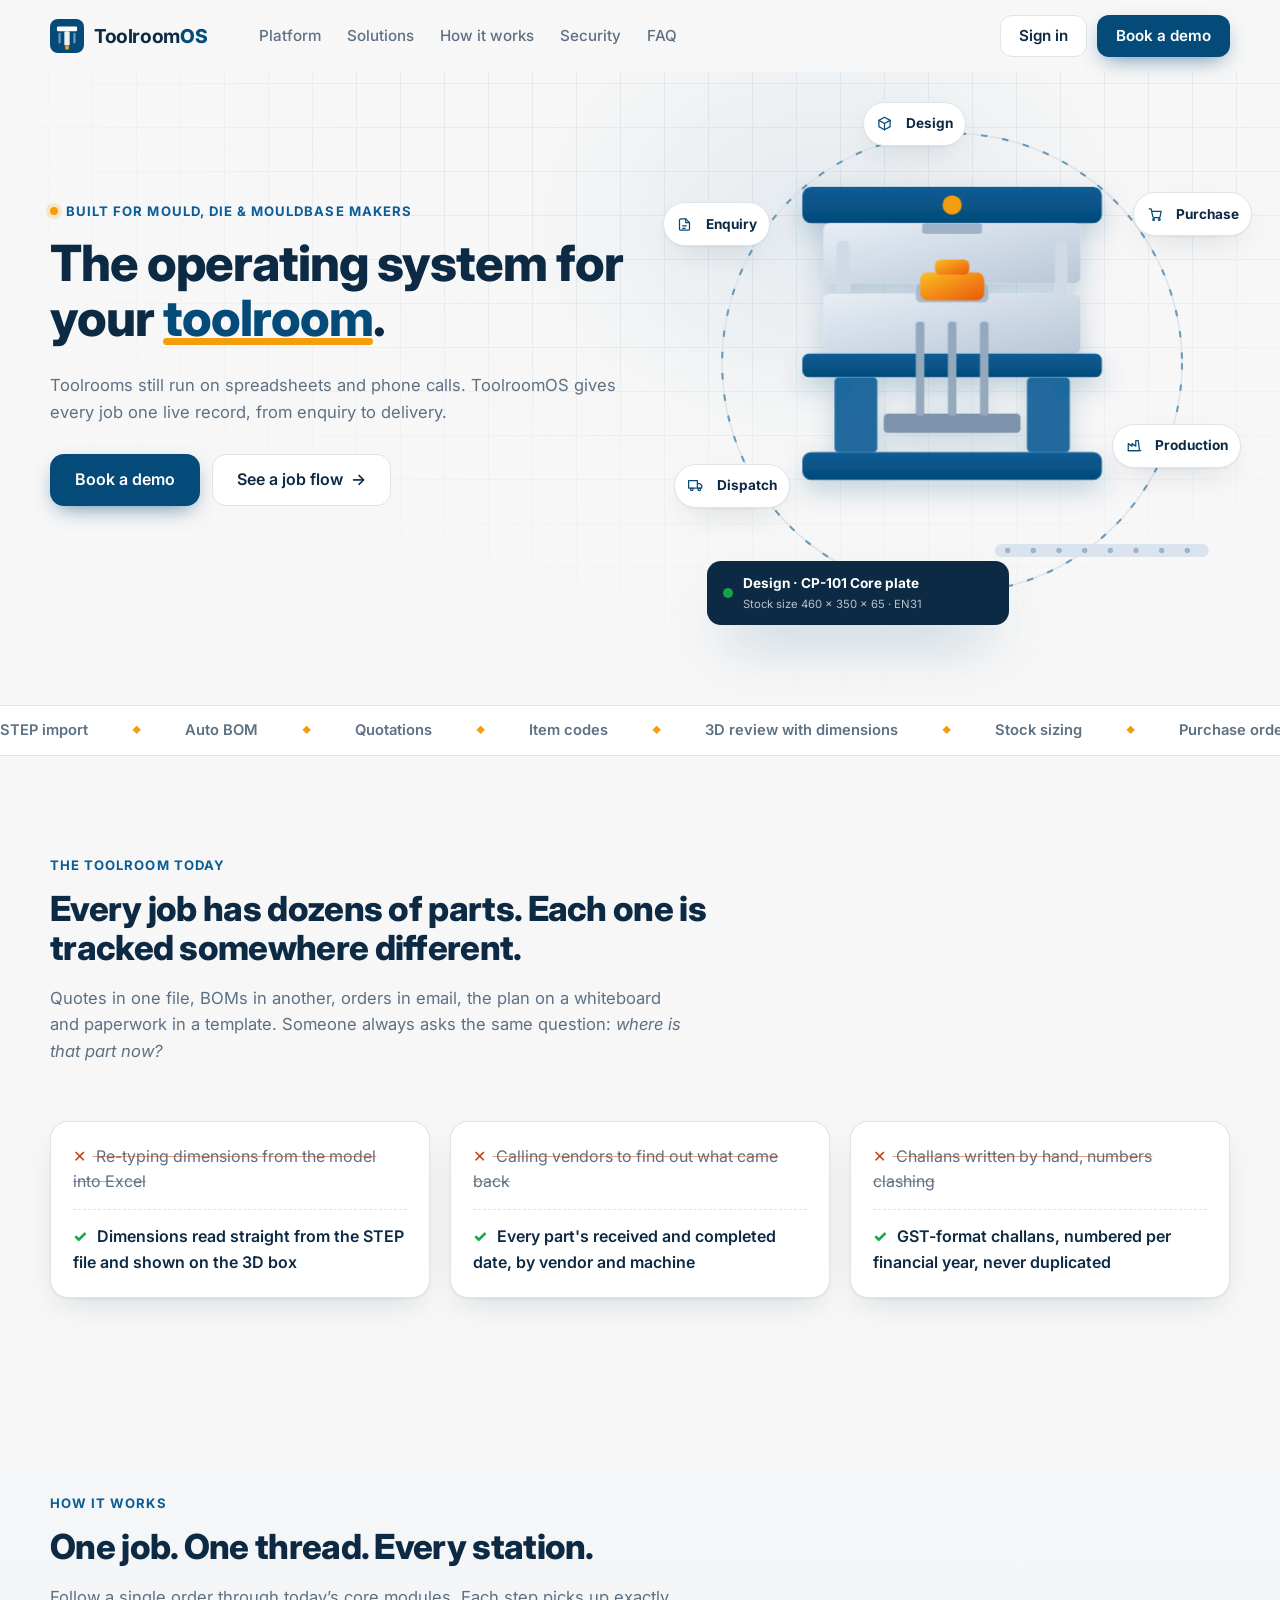
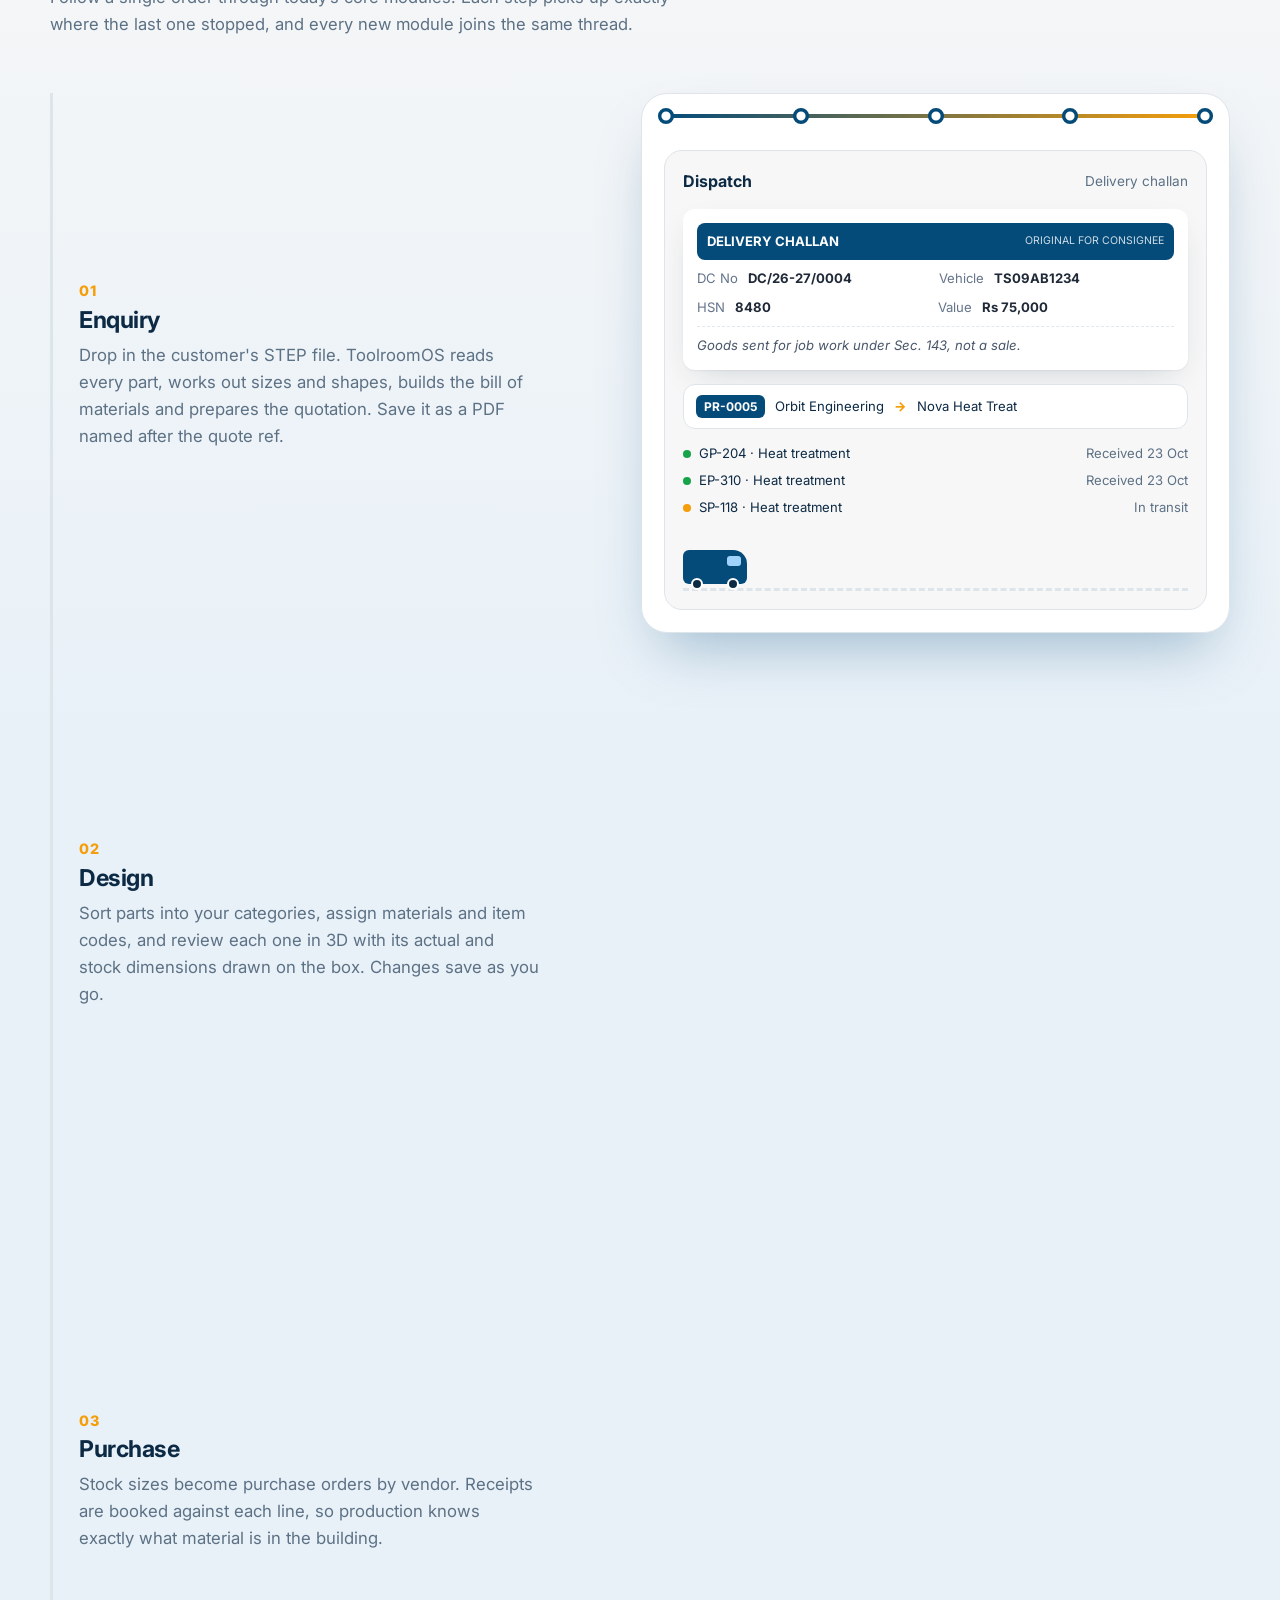
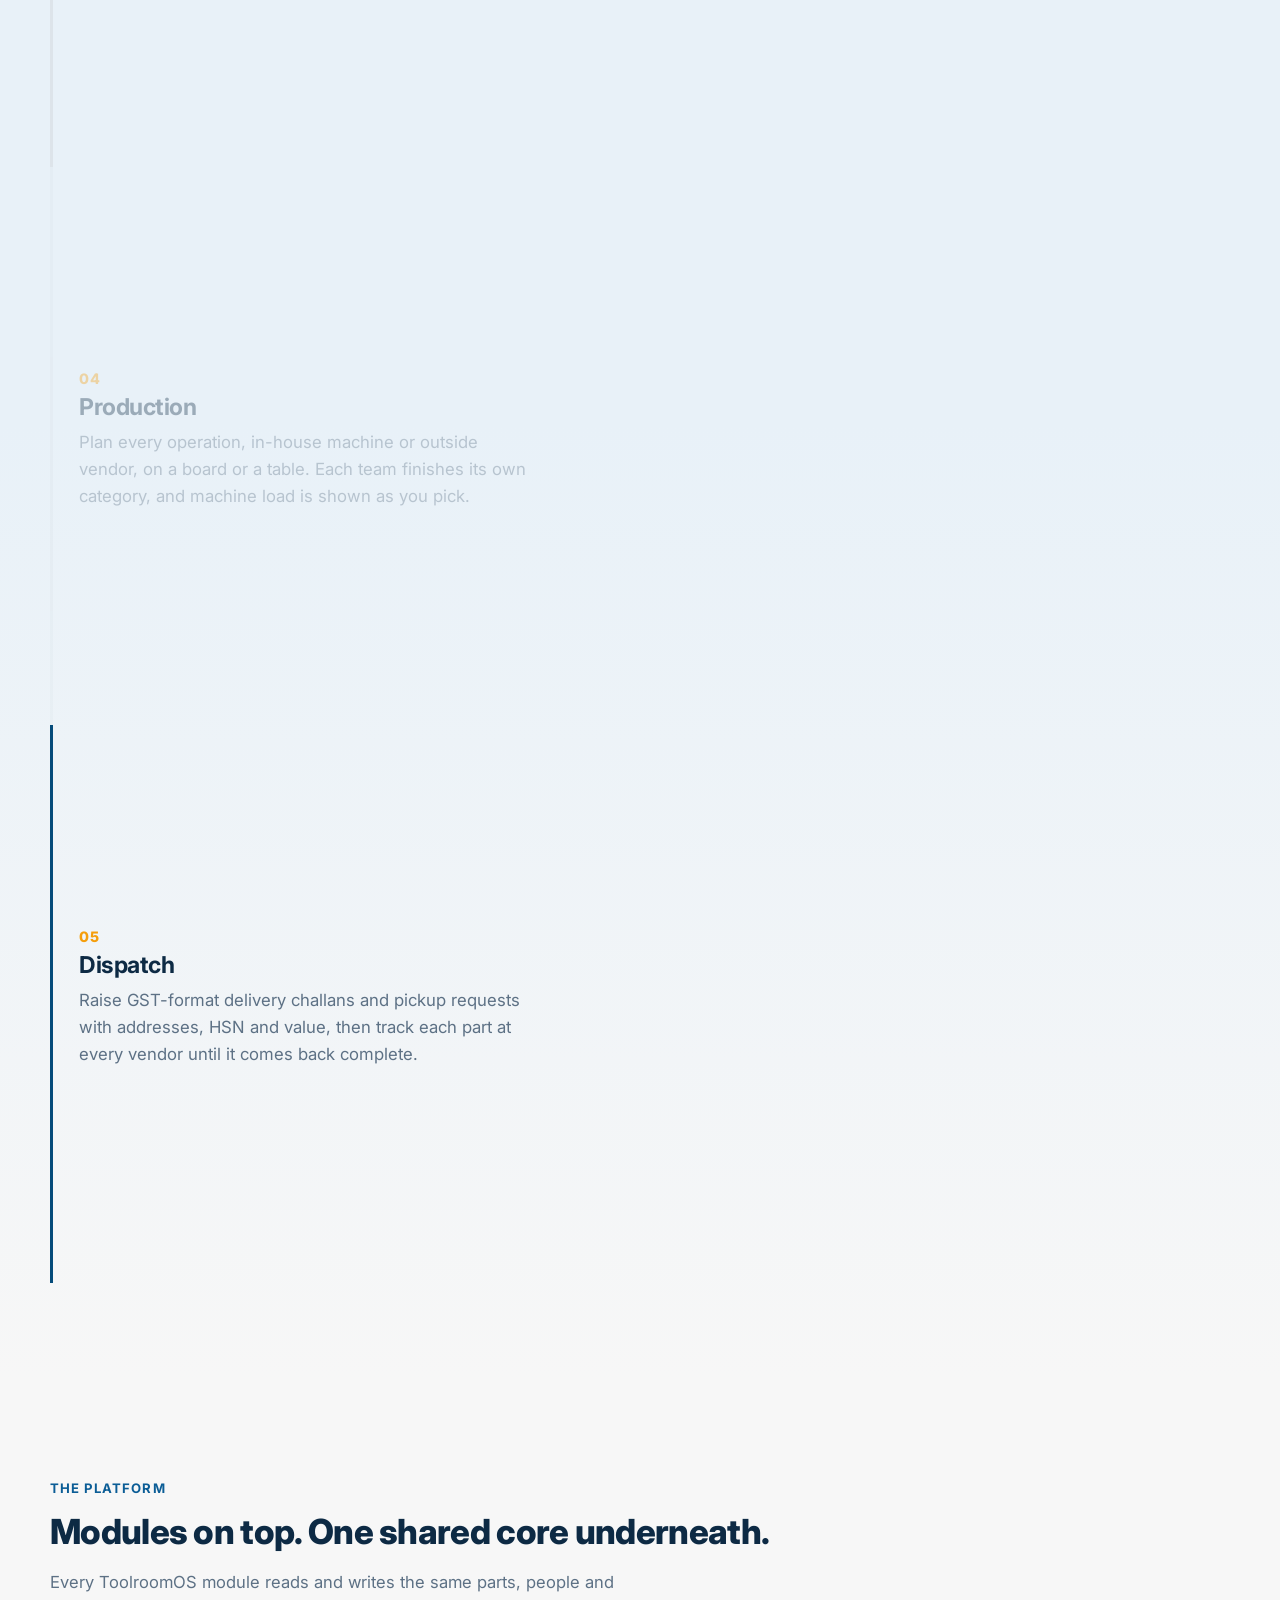
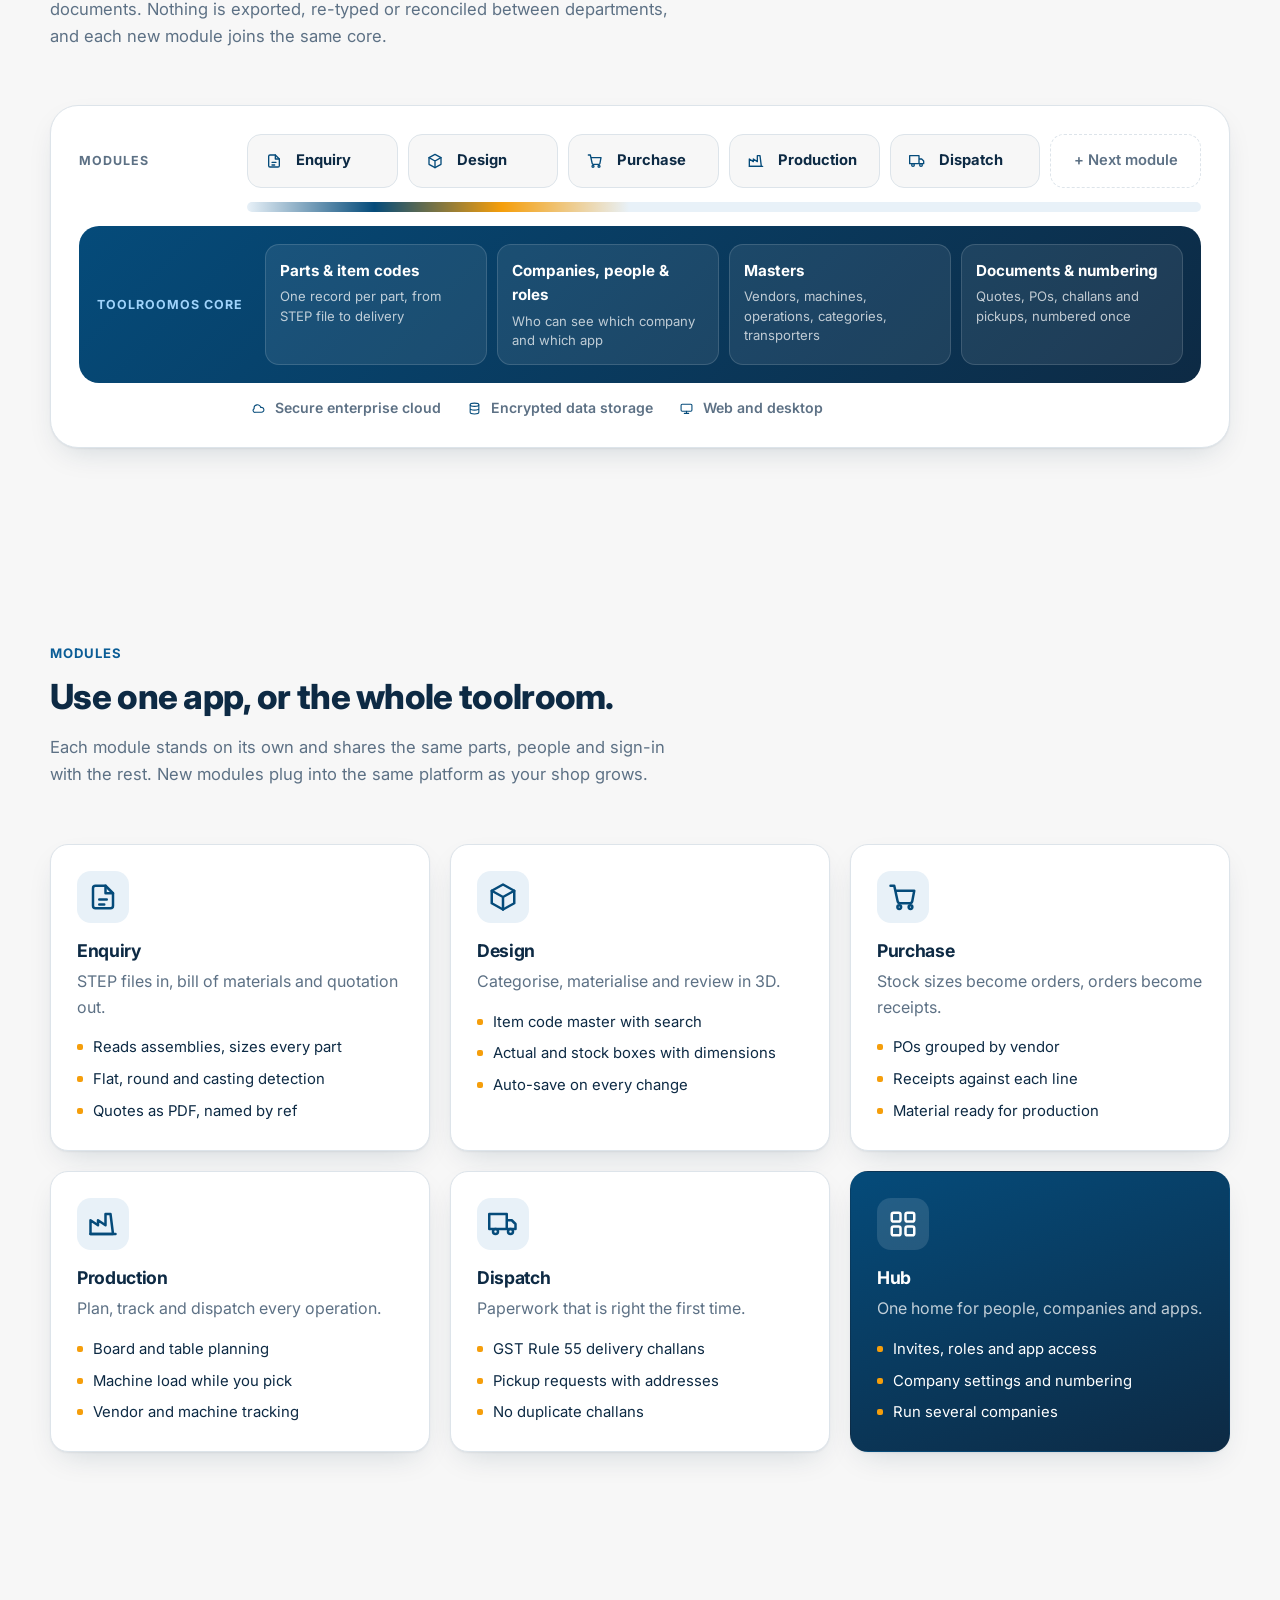
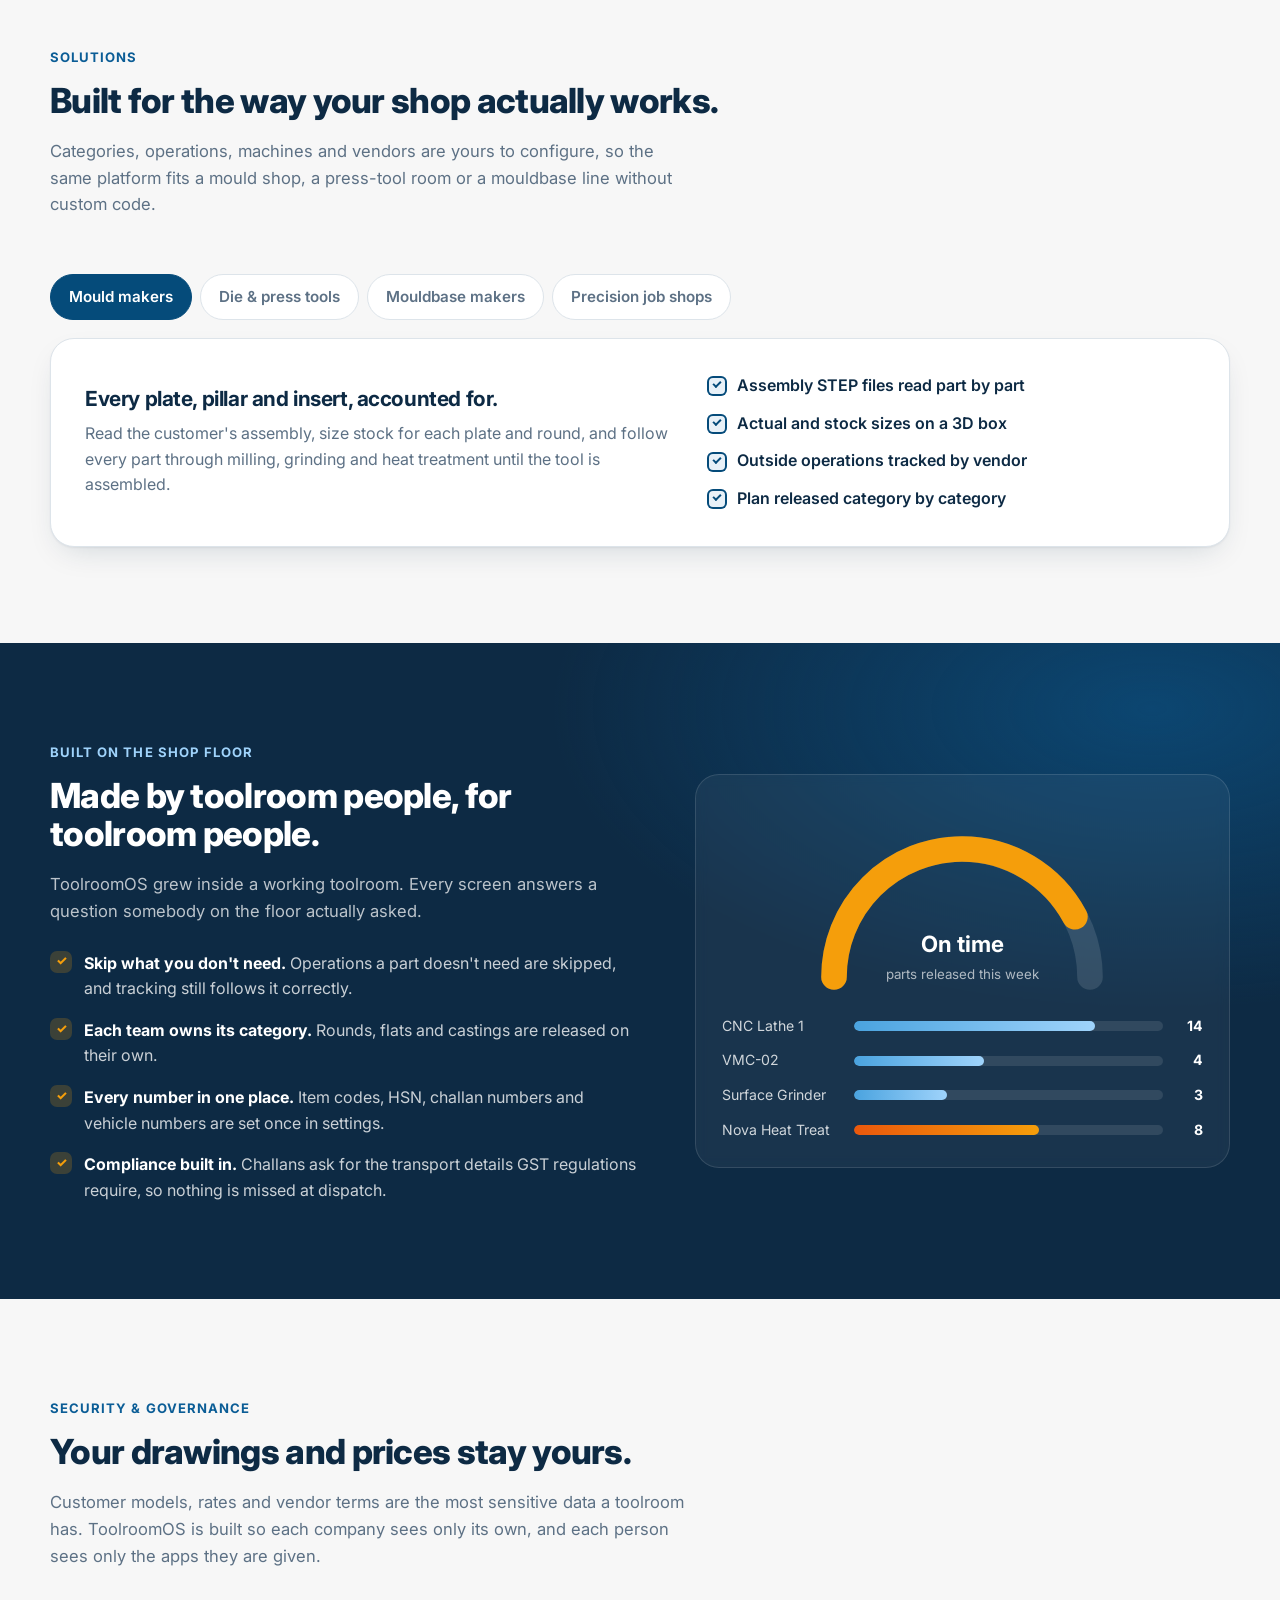
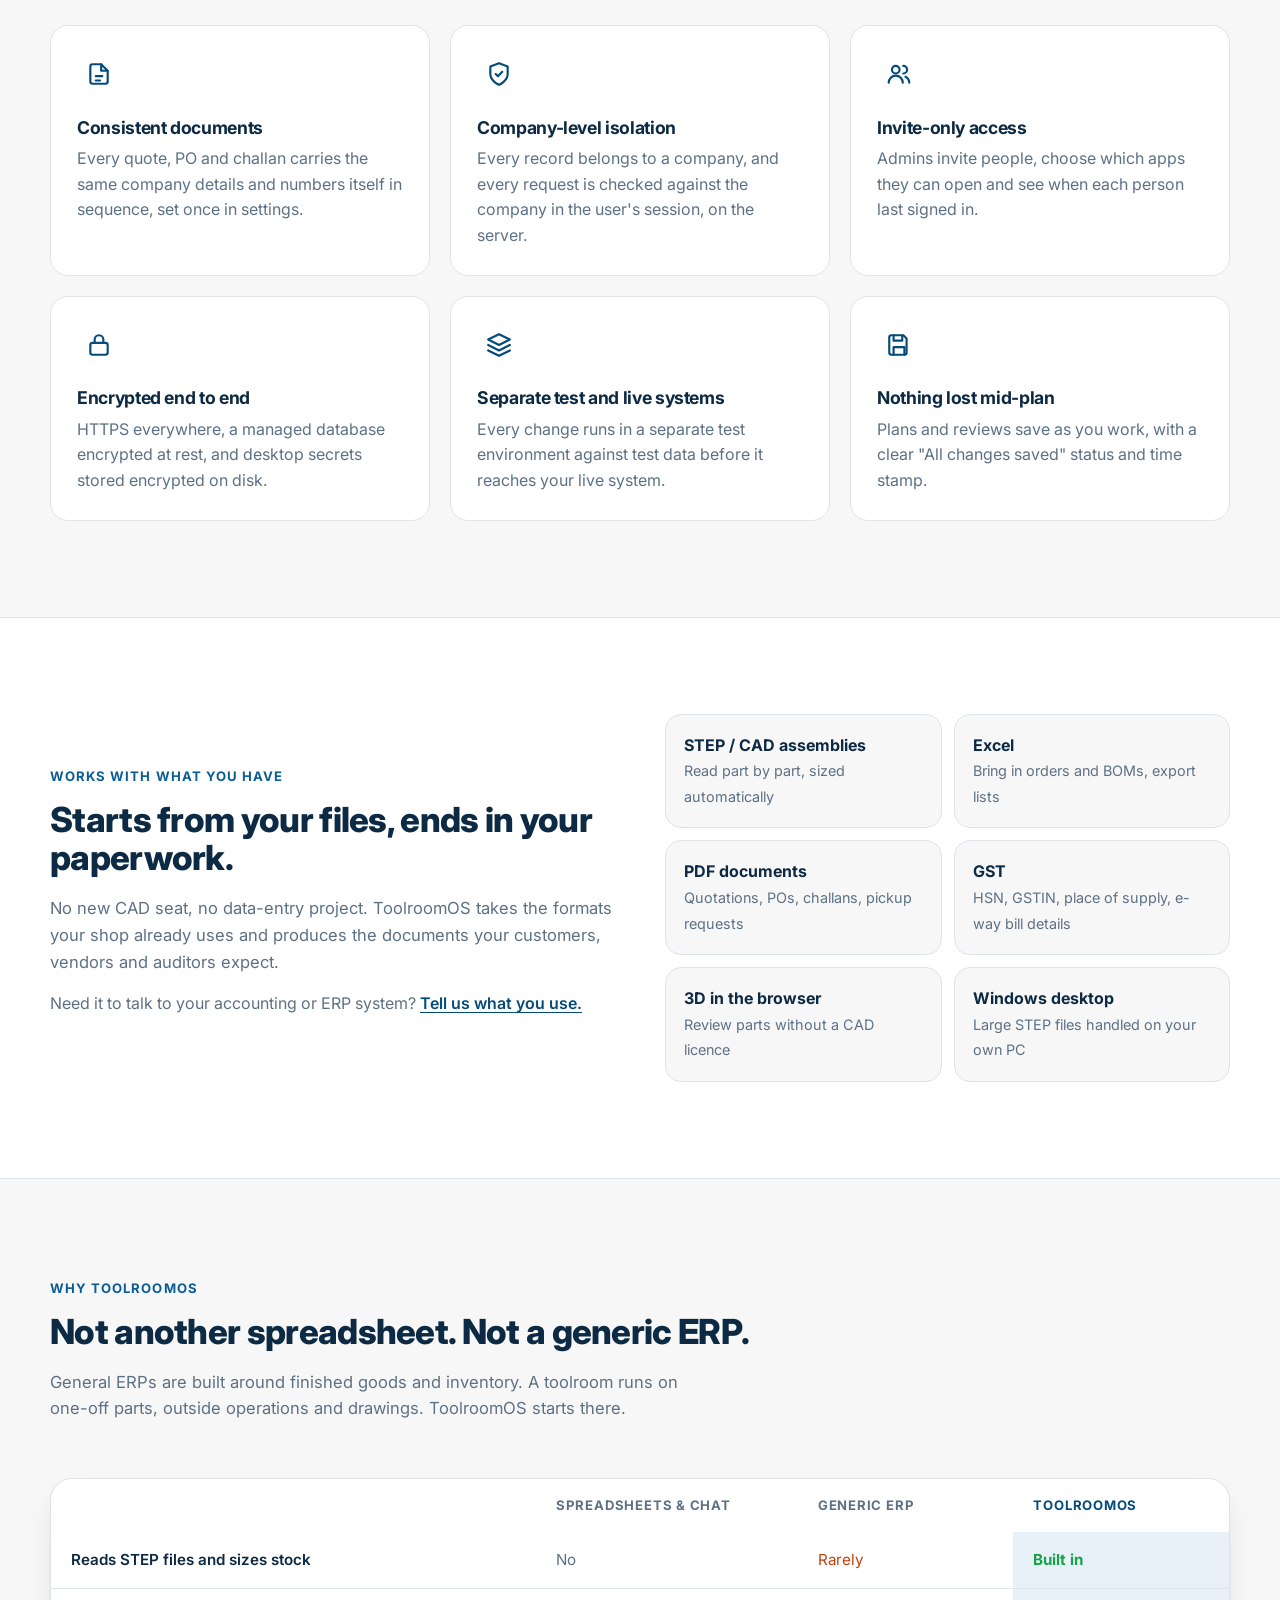
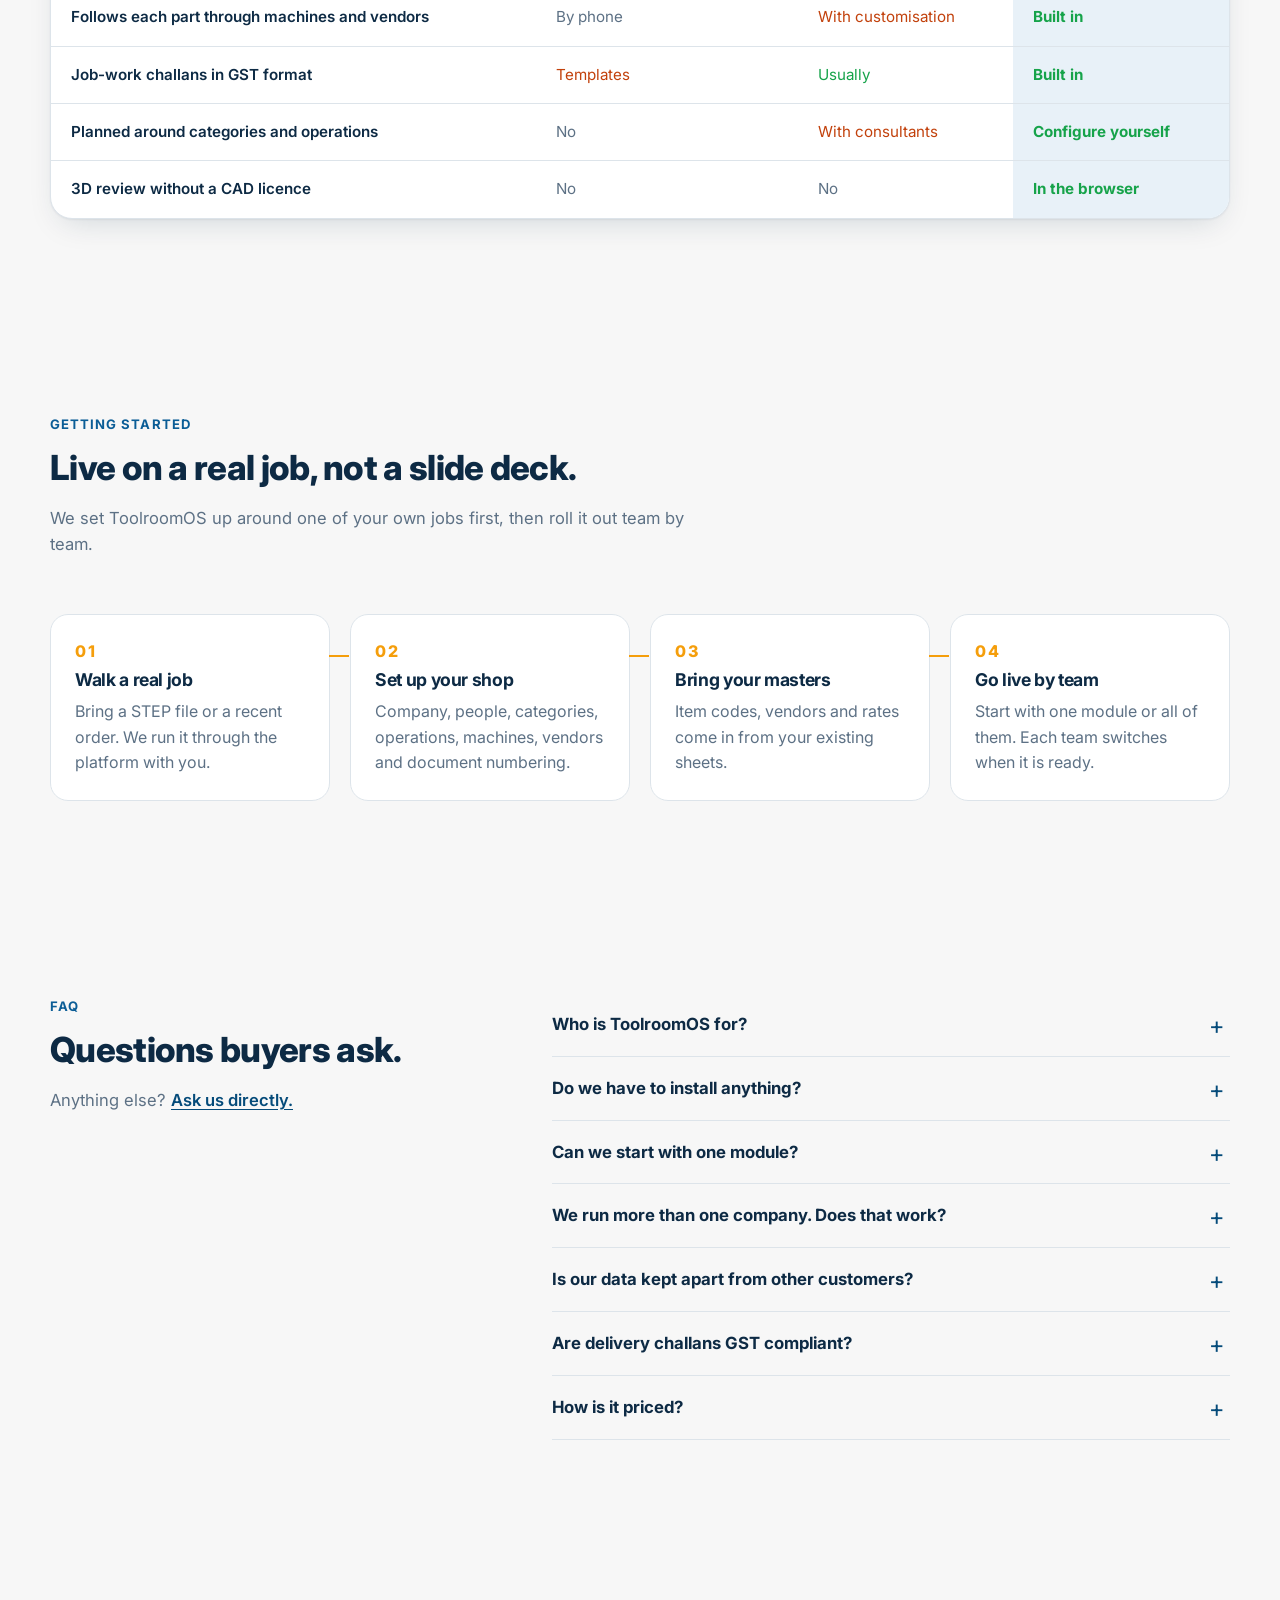
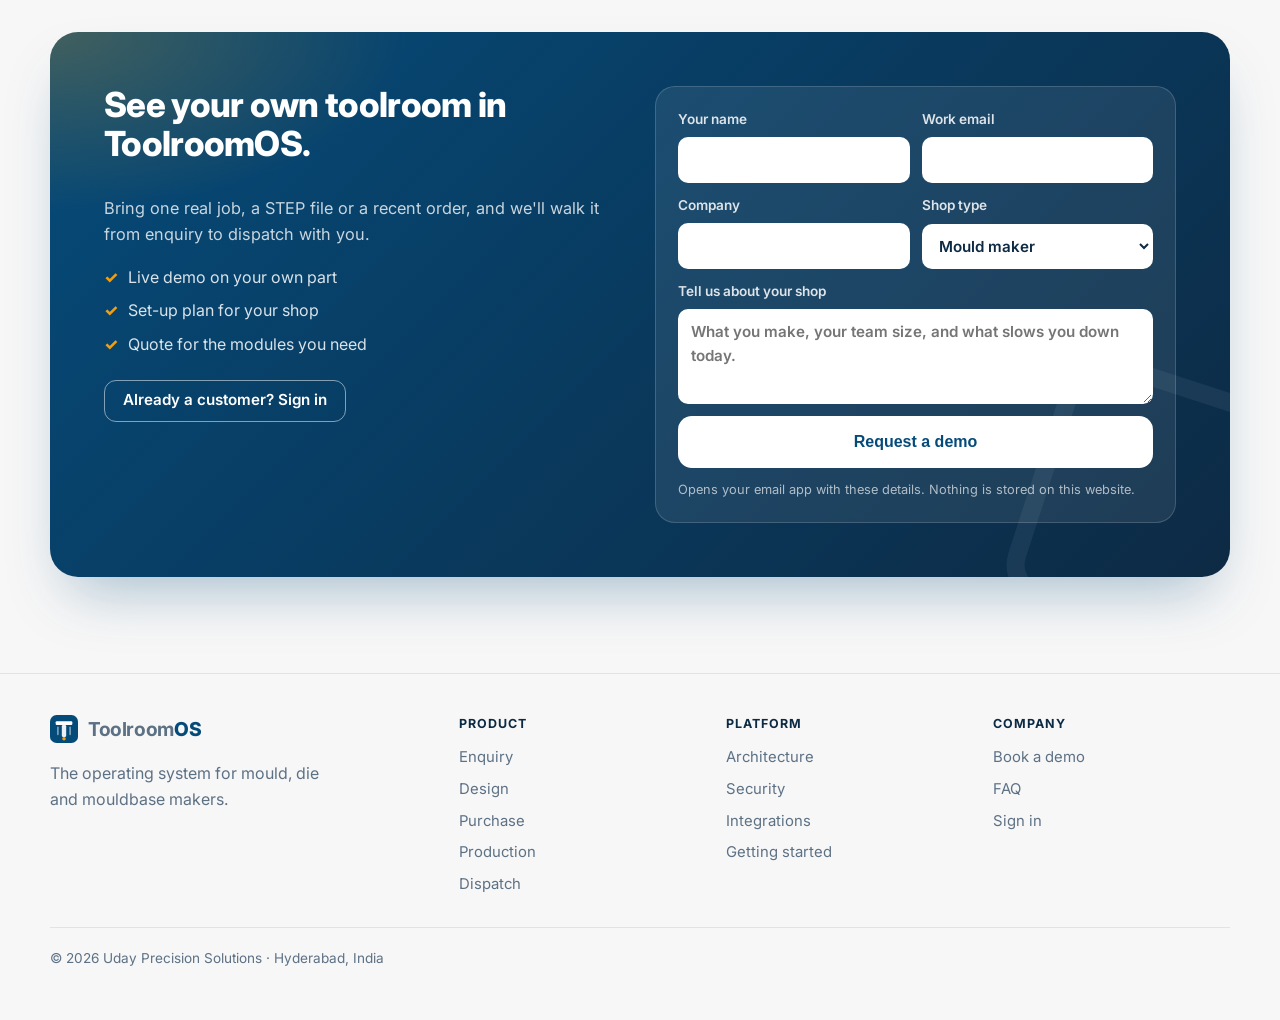
==== commit a7c914ee: "copy(site): accurate wording for document numbering Co-Authored-By: Claude Opus 5.5 <noreply@anthrop" ====
--- a/index.html
+++ b/index.html
@@ -475,7 +475,7 @@
           <p class="lead">Customer models, rates and vendor terms are the most sensitive data a toolroom has. ToolroomOS is built so each company sees only its own, and each person sees only the apps they are given.</p>
         </div>
         <div class="sgrid">
-          <article class="scard reveal"><i class="ic ic--key"></i><h3>Consistent documents</h3><p>Every quote, PO and challan carries the same company details and follows one numbering sequence, set once in settings.</p></article>
+          <article class="scard reveal"><i class="ic ic--enquiry"></i><h3>Consistent documents</h3><p>Every quote, PO and challan carries the same company details and numbers itself in sequence, set once in settings.</p></article>
           <article class="scard reveal"><i class="ic ic--shield"></i><h3>Company-level isolation</h3><p>Every record belongs to a company, and every request is checked against the company in the user's session, on the server.</p></article>
           <article class="scard reveal"><i class="ic ic--users"></i><h3>Invite-only access</h3><p>Admins invite people, choose which apps they can open and see when each person last signed in.</p></article>
           <article class="scard reveal"><i class="ic ic--lock"></i><h3>Encrypted end to end</h3><p>HTTPS everywhere, a managed database encrypted at rest, and desktop secrets stored encrypted on disk.</p></article>
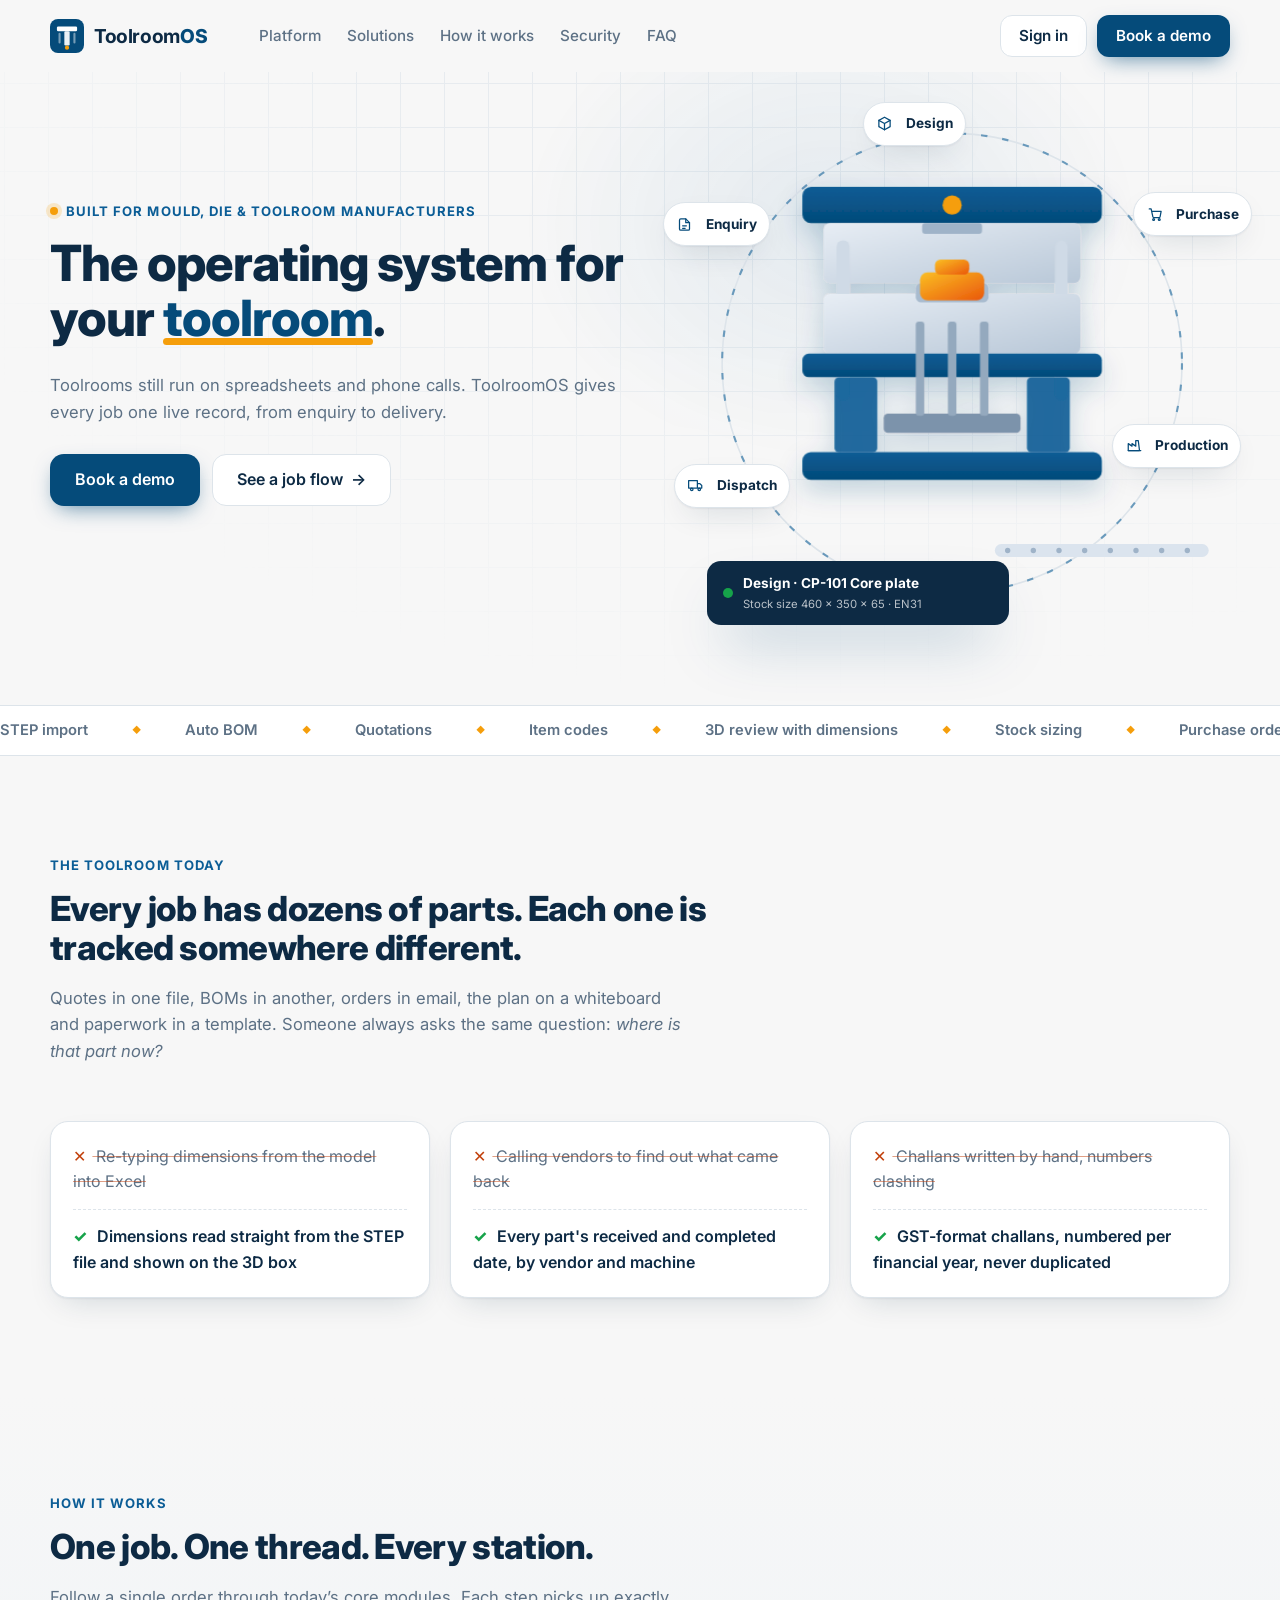
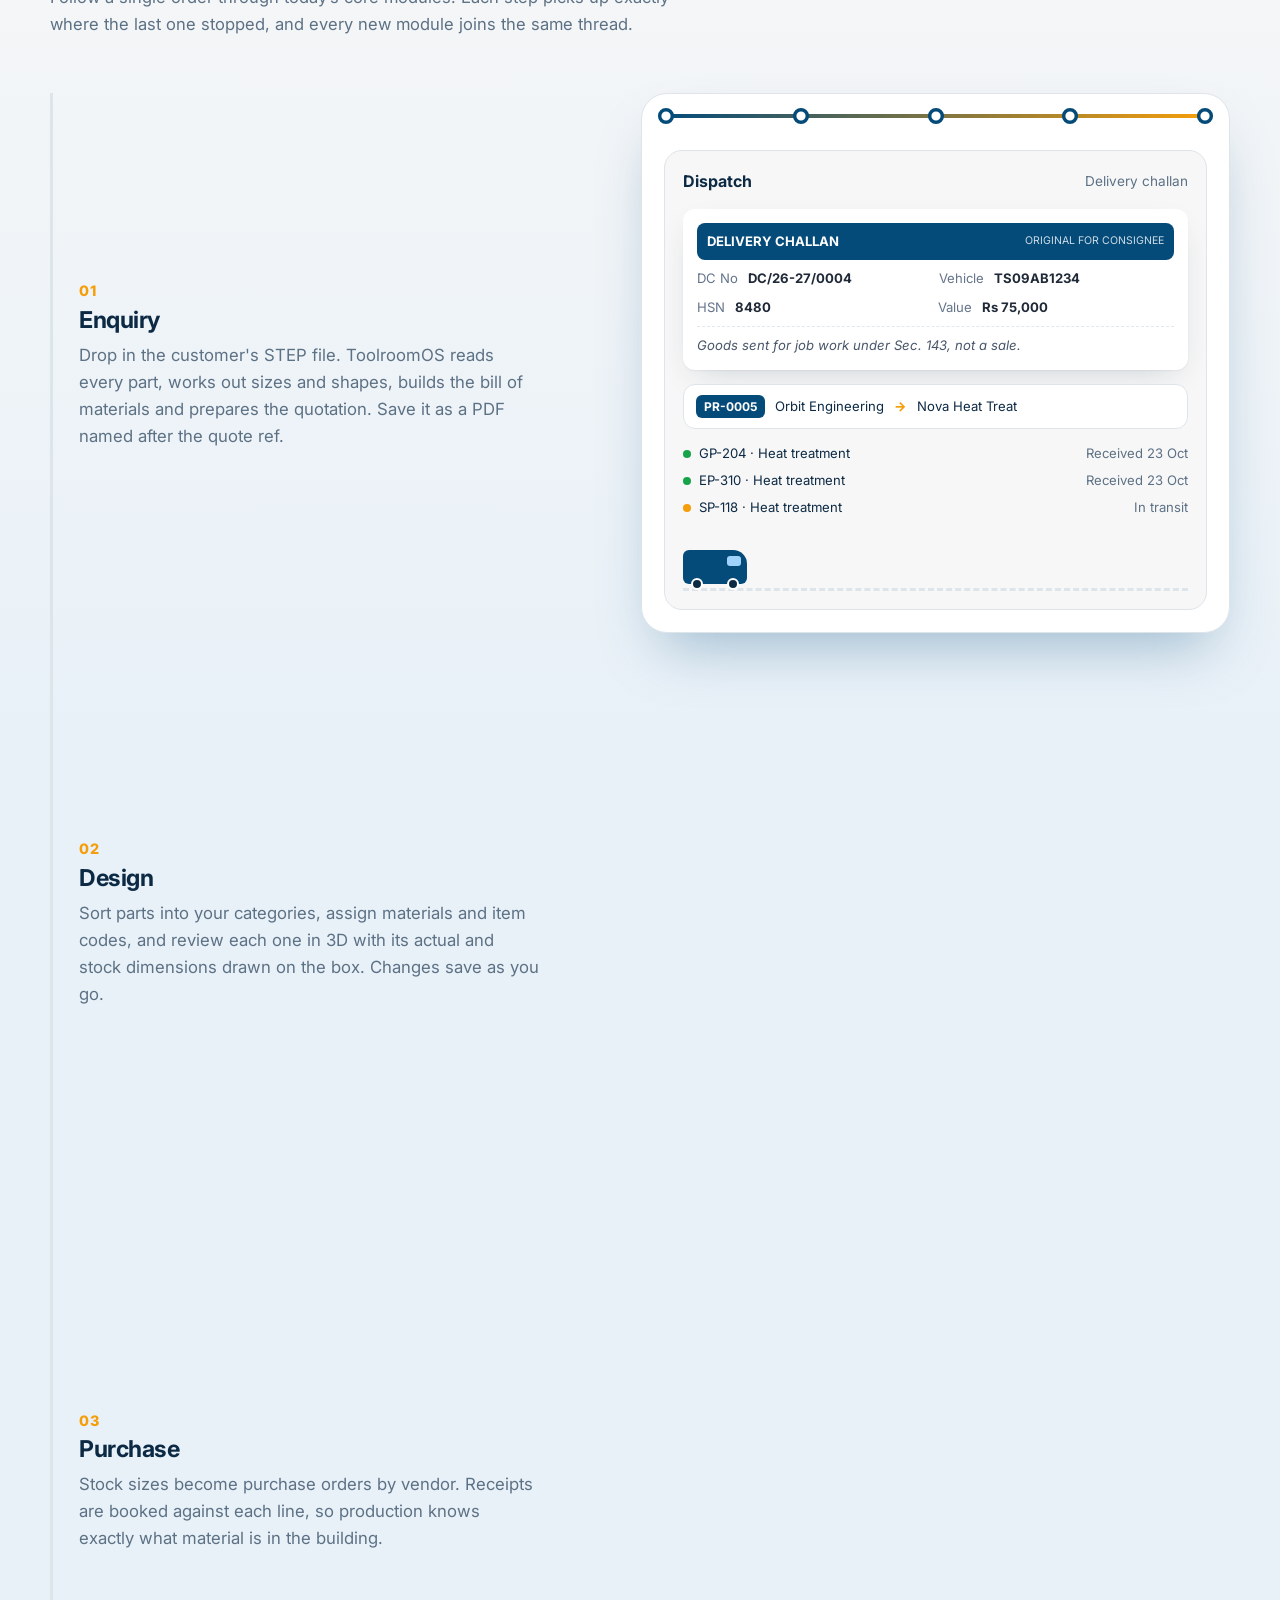
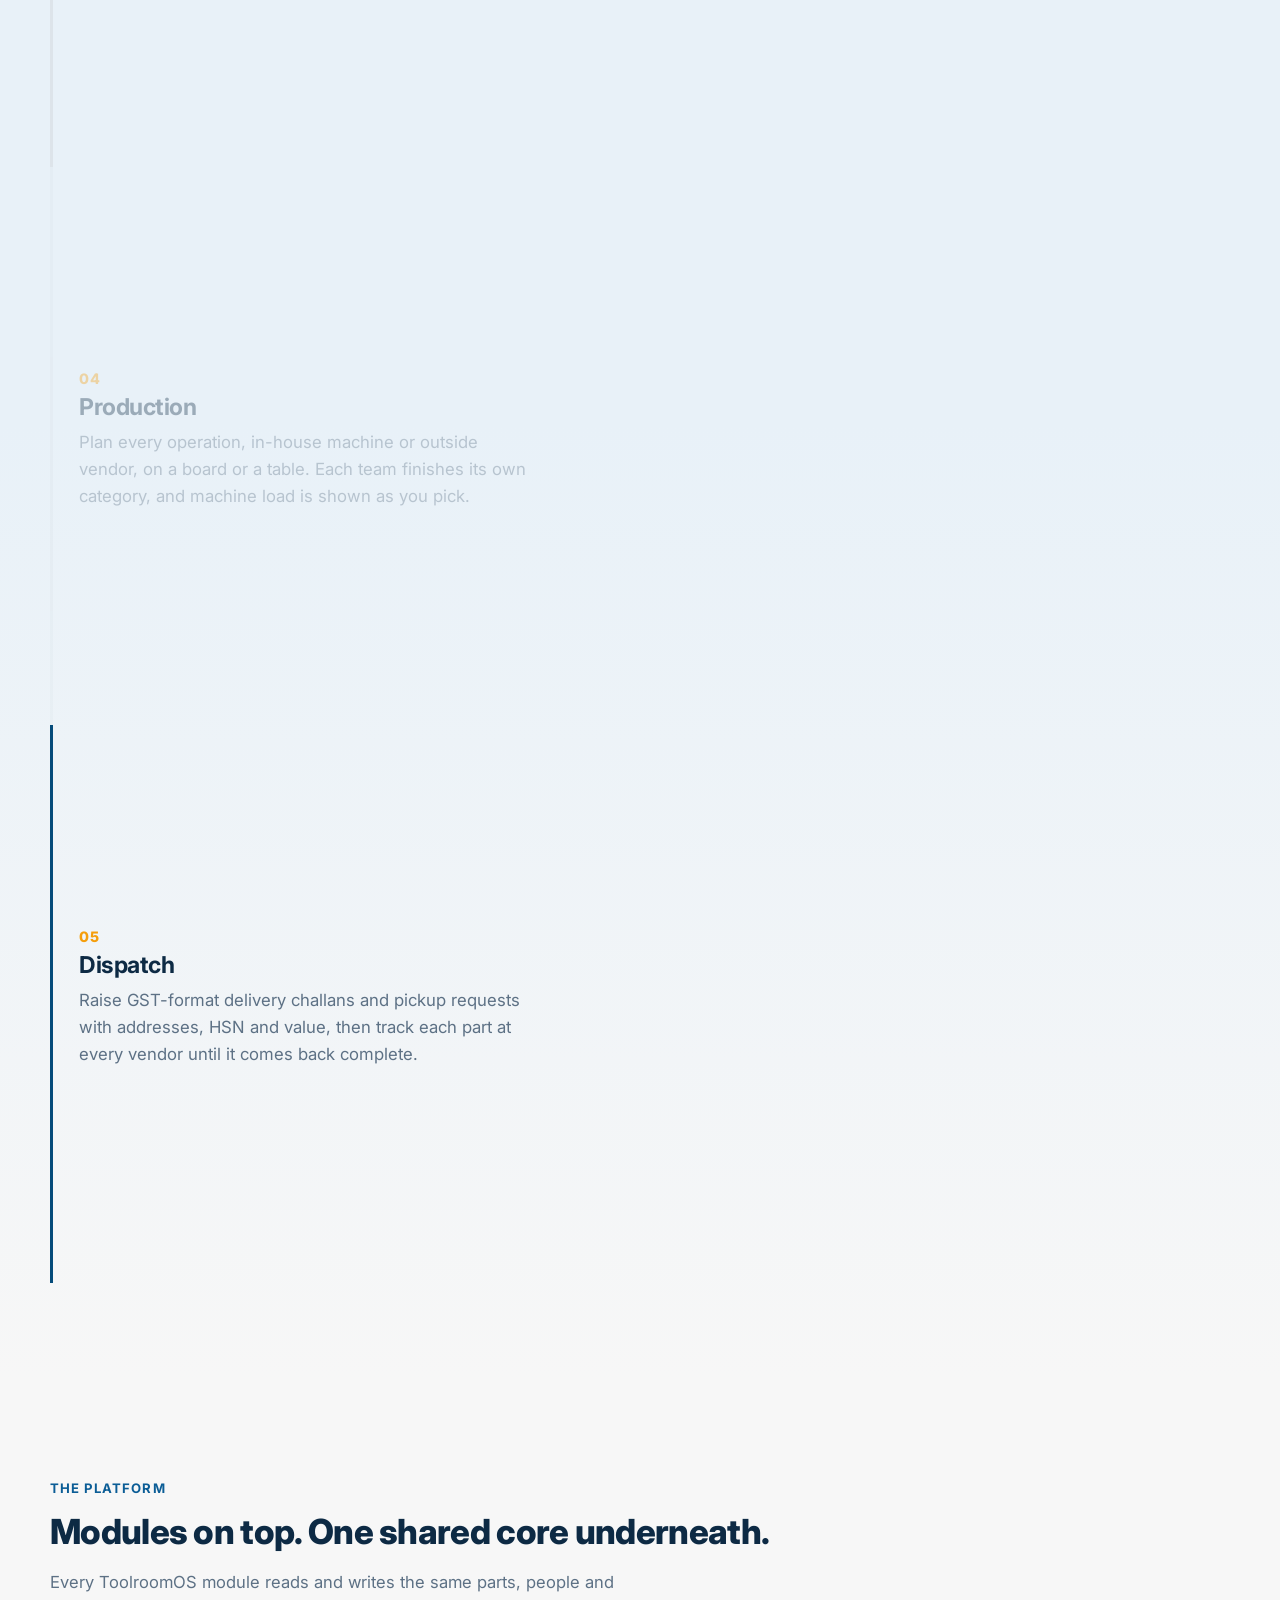
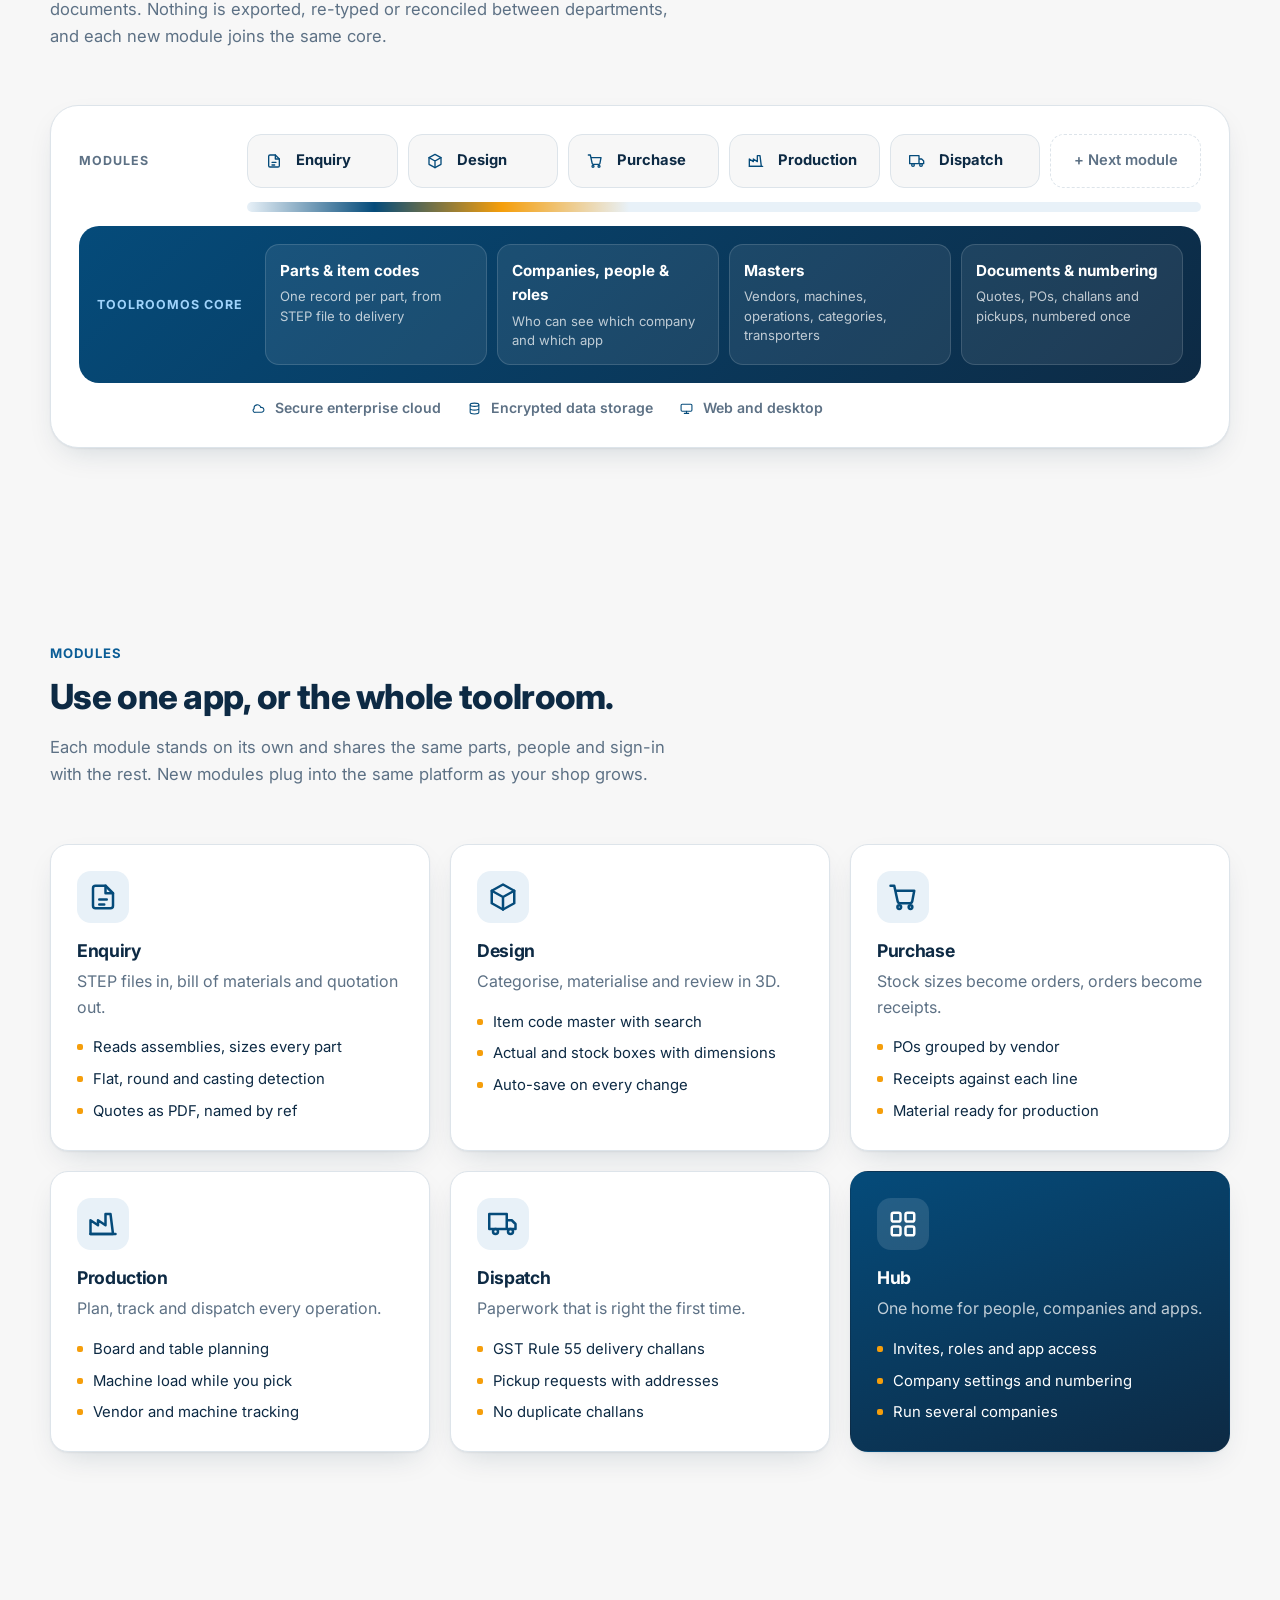
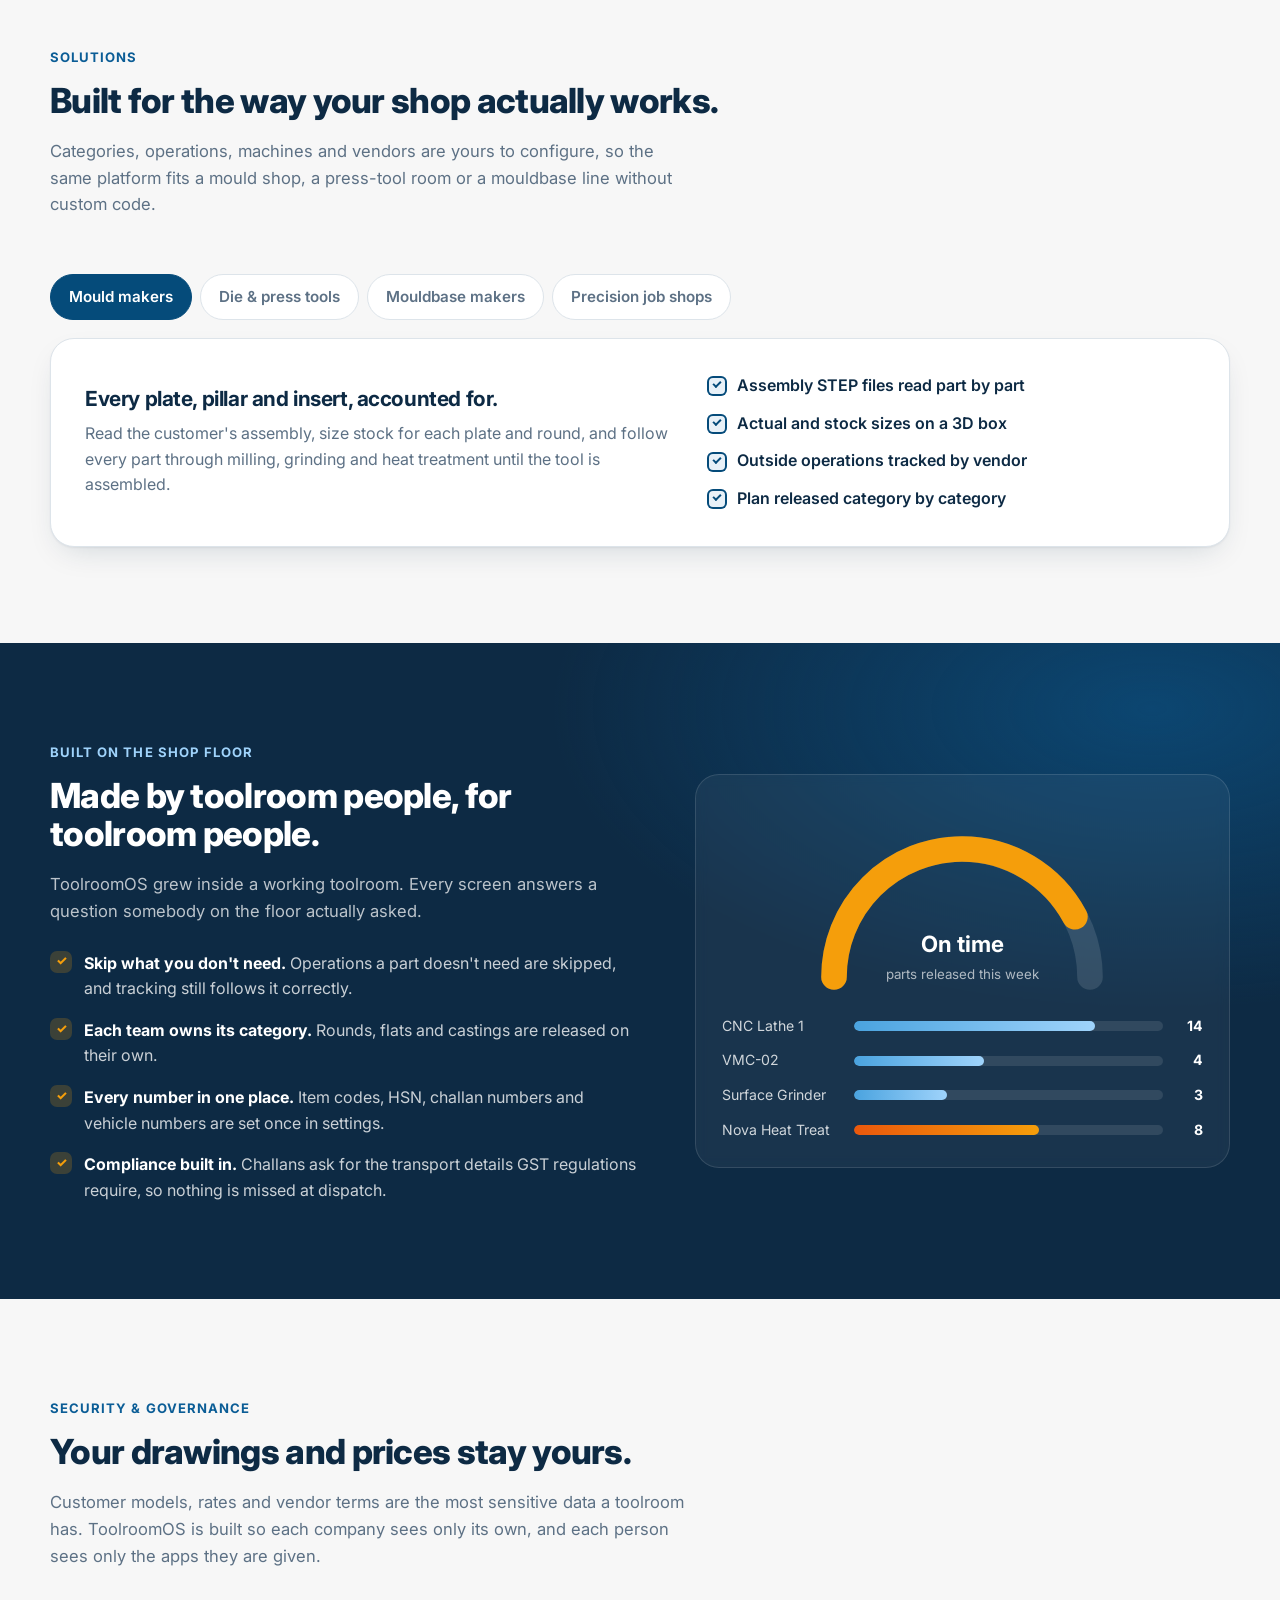
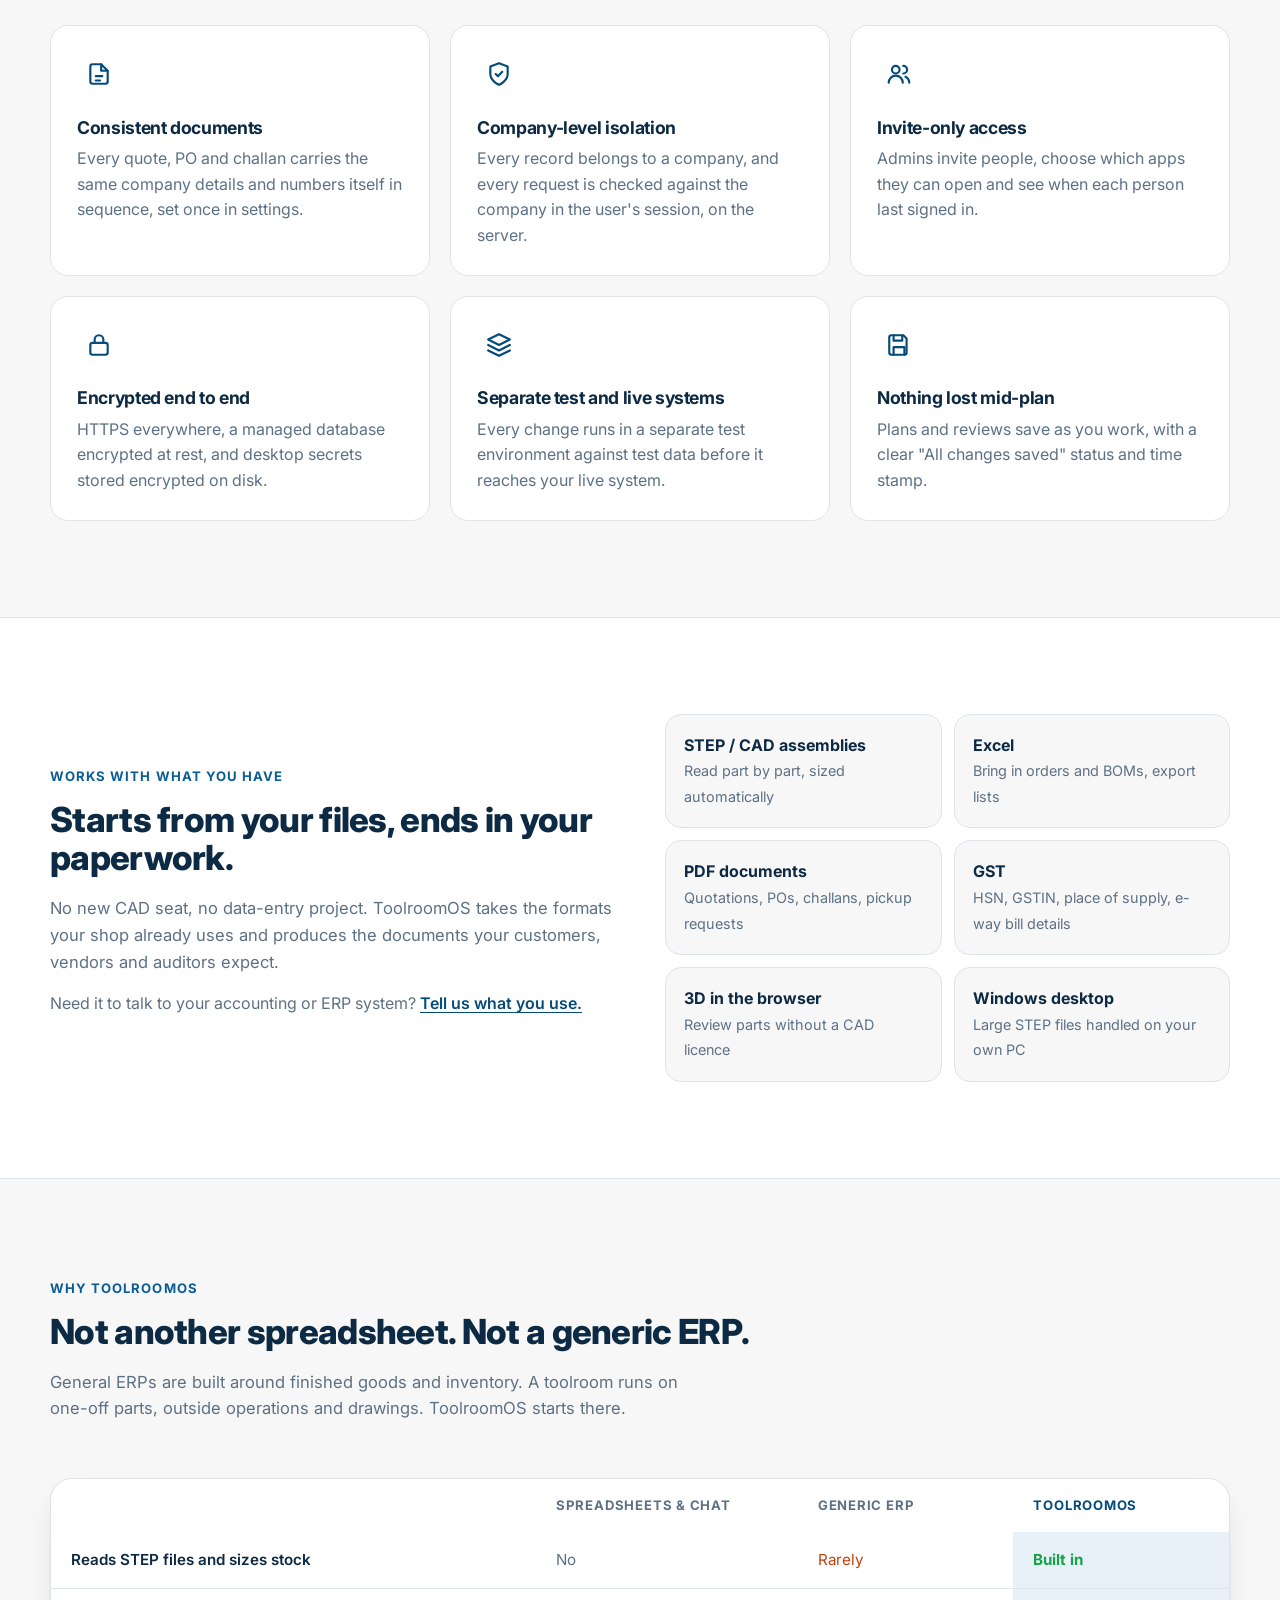
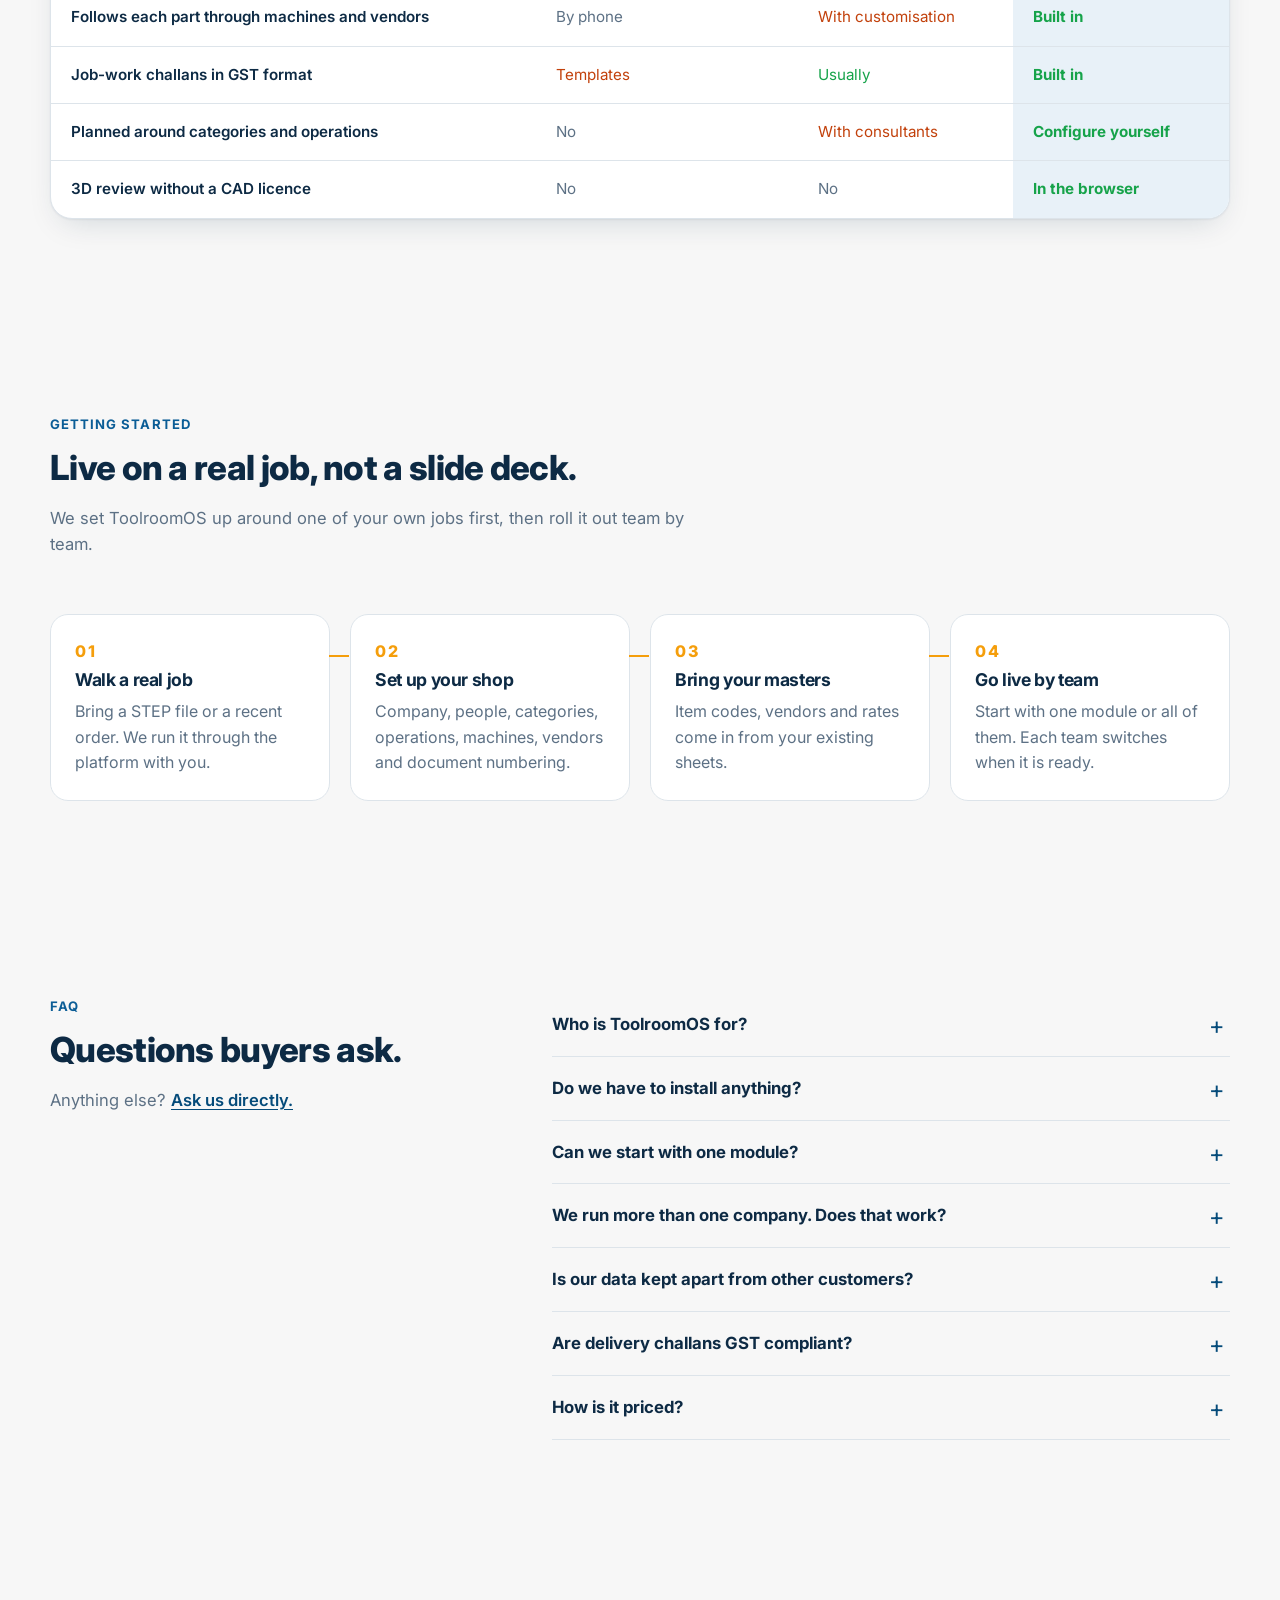
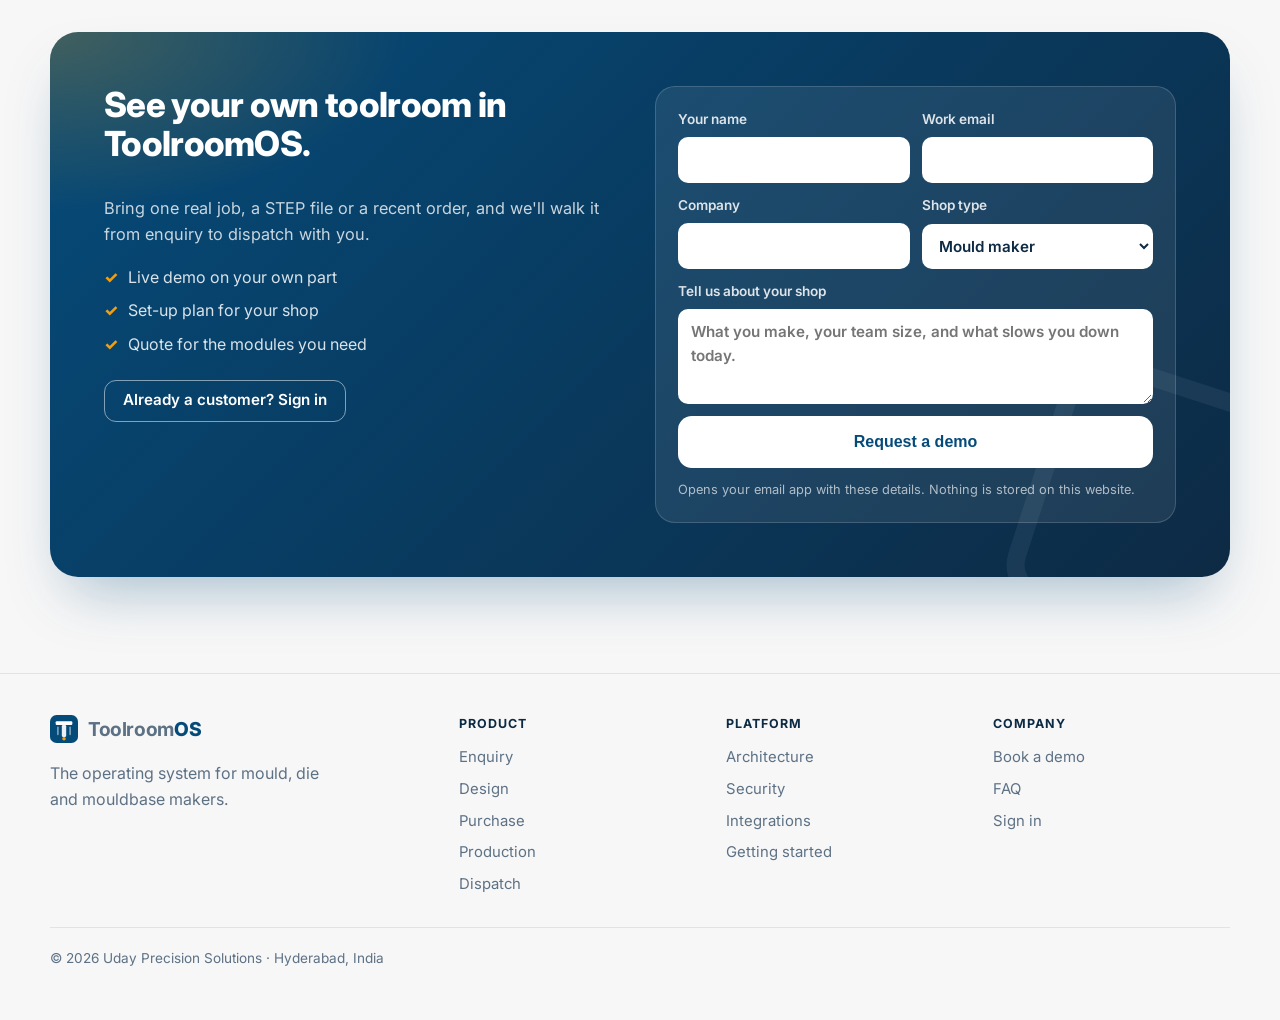
==== commit a6b4b761: "copy(site): hero audience line Co-Authored-By: Claude Opus 5.5 (1M context) <noreply@anthropic.com>" ====
--- a/index.html
+++ b/index.html
@@ -54,7 +54,7 @@
       <div class="hero__grid-bg" aria-hidden="true"></div>
       <div class="wrap hero__in">
         <div class="hero__copy reveal">
-          <p class="eyebrow"><span class="dot"></span> Built for mould, die &amp; mouldbase makers</p>
+          <p class="eyebrow"><span class="dot"></span> Built for mould, die &amp; toolroom manufacturers</p>
           <h1>The operating system for your <span class="ink">toolroom</span>.</h1>
           <p class="lead">Toolrooms still run on spreadsheets and phone calls. ToolroomOS gives every job one live record, from enquiry to delivery.</p>
           <div class="hero__ctas">
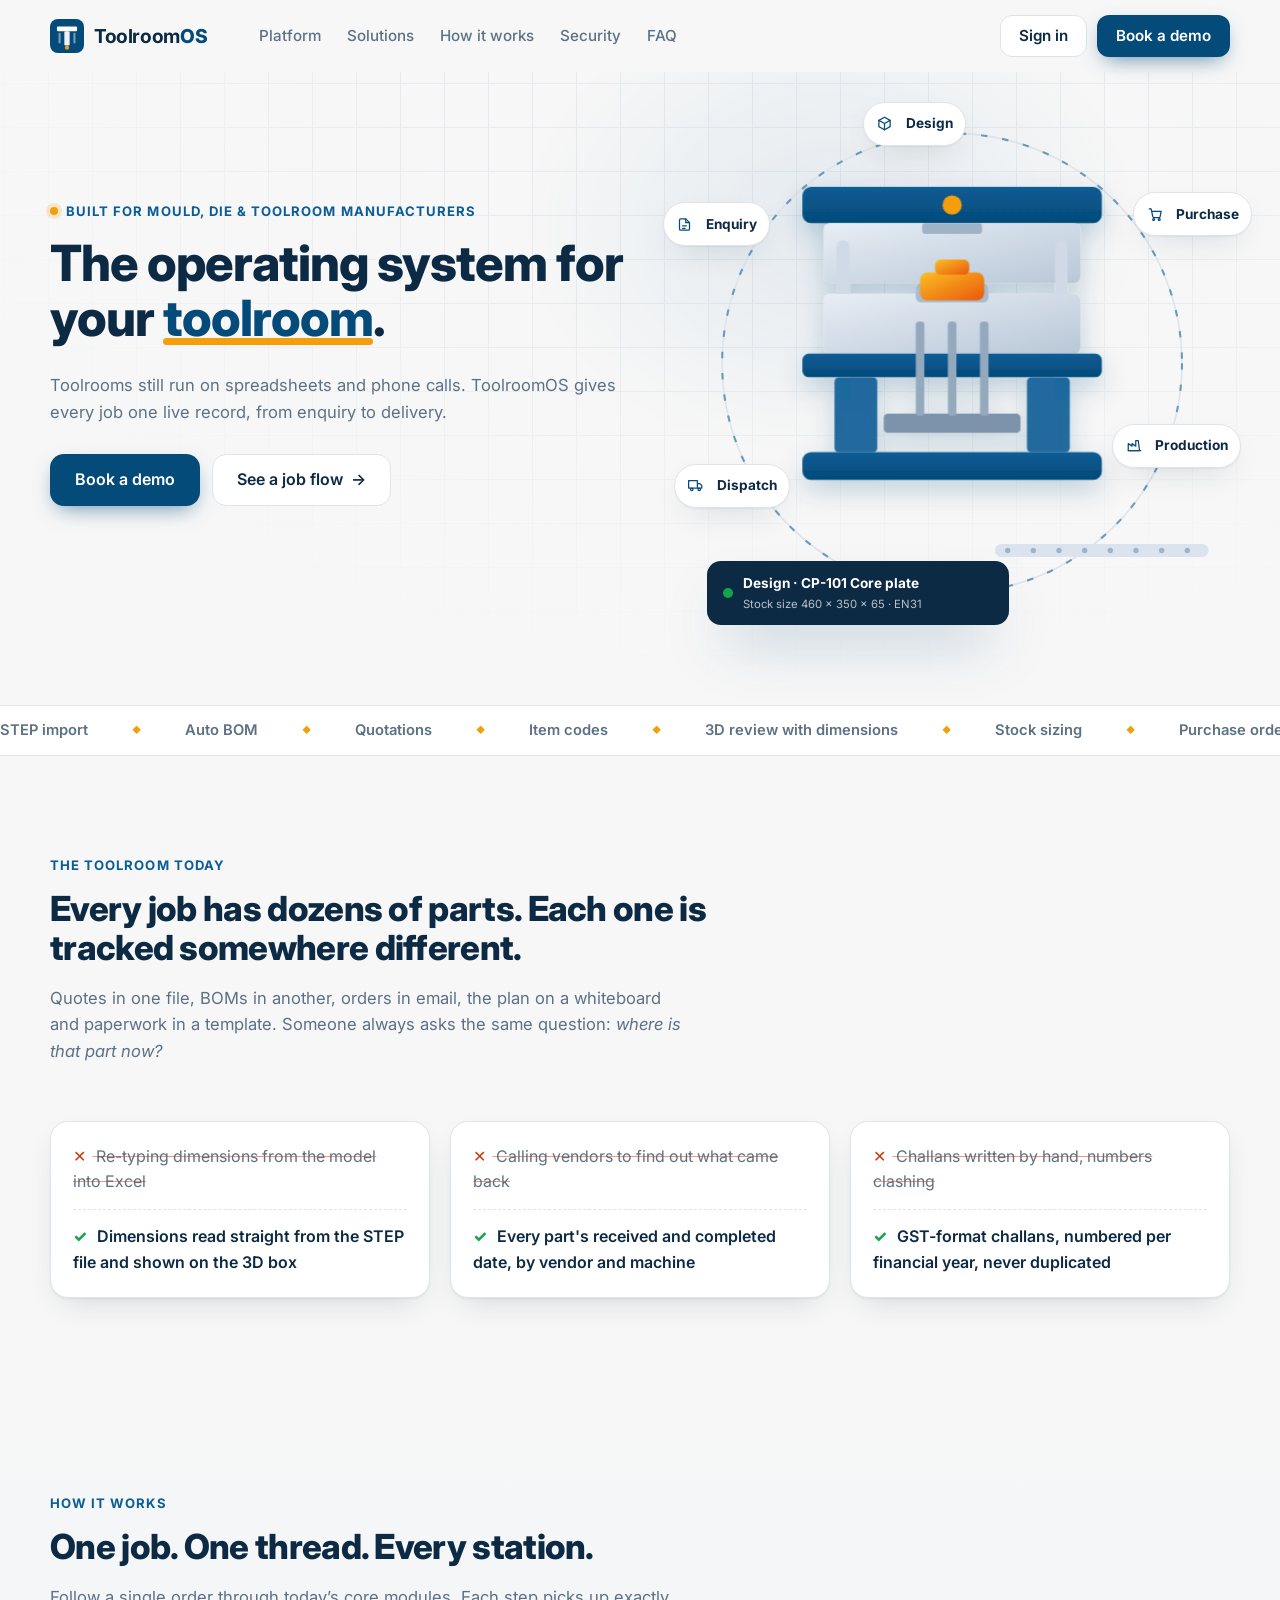
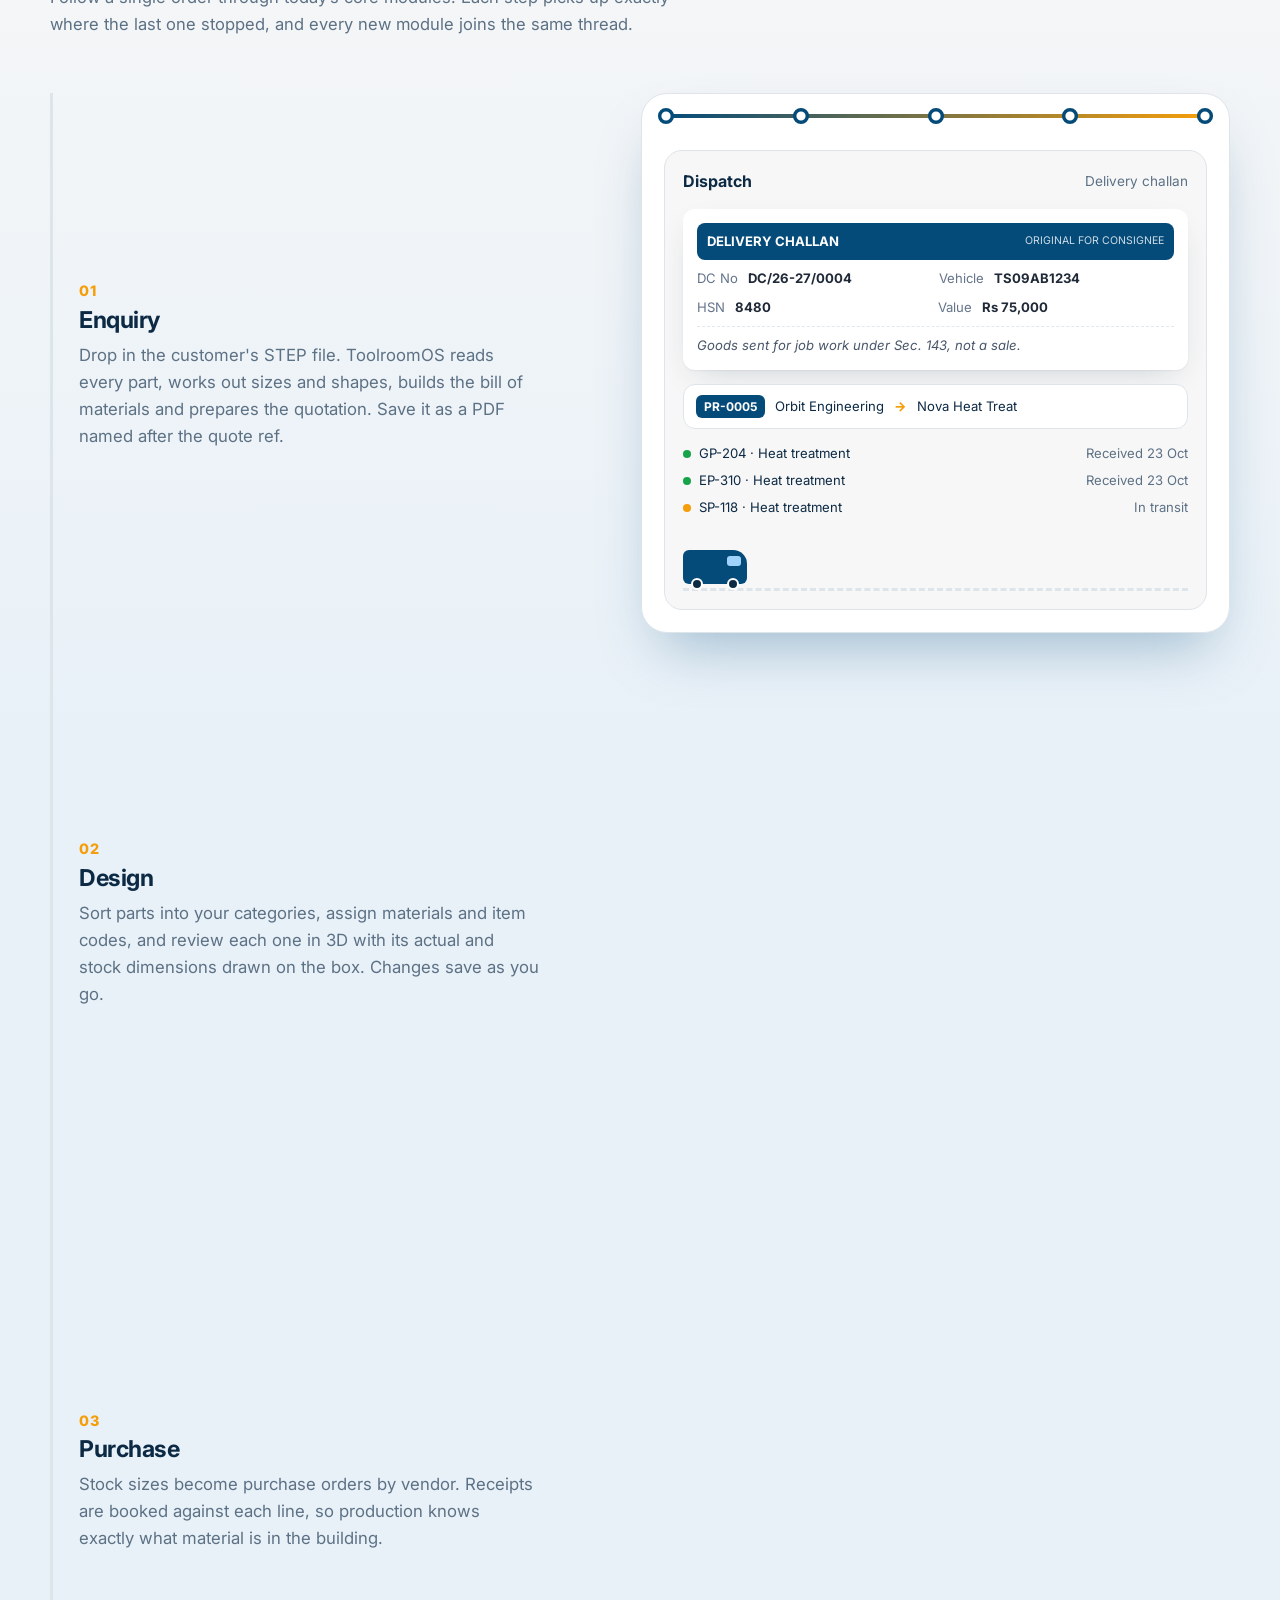
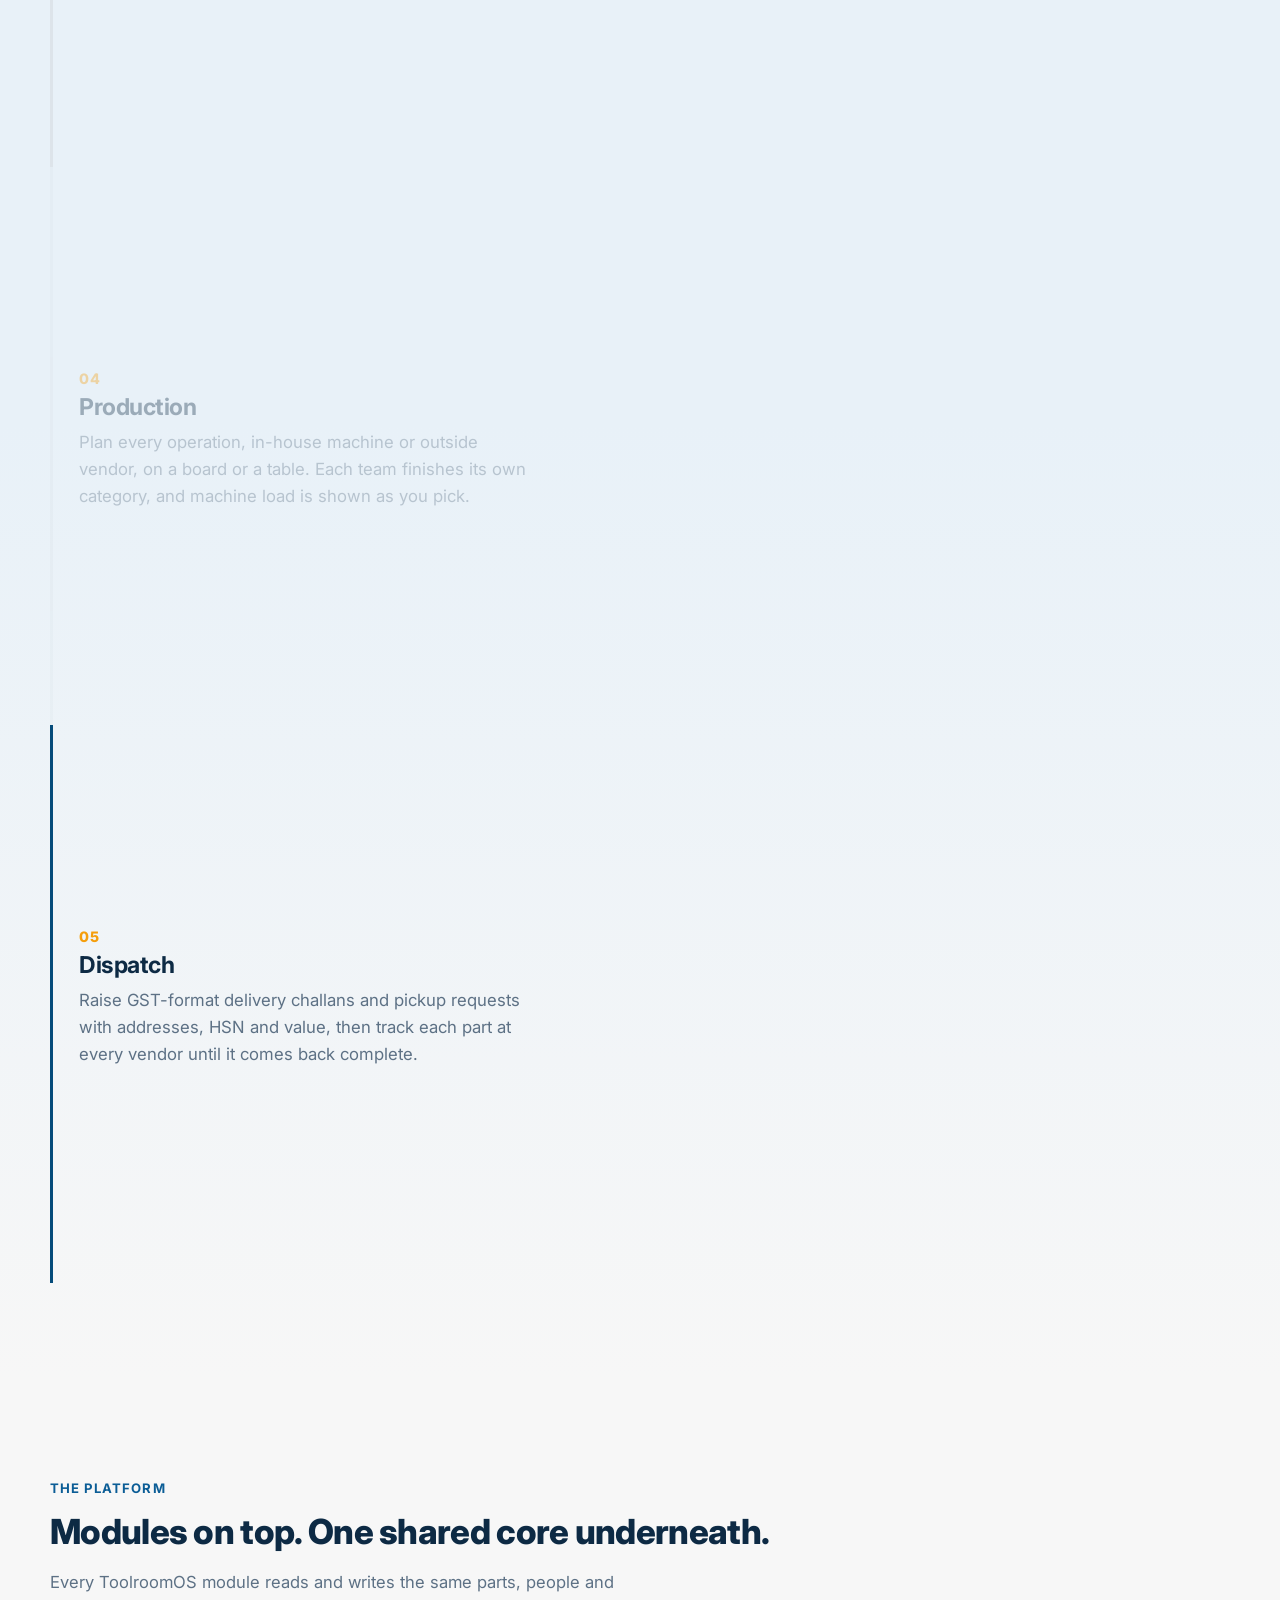
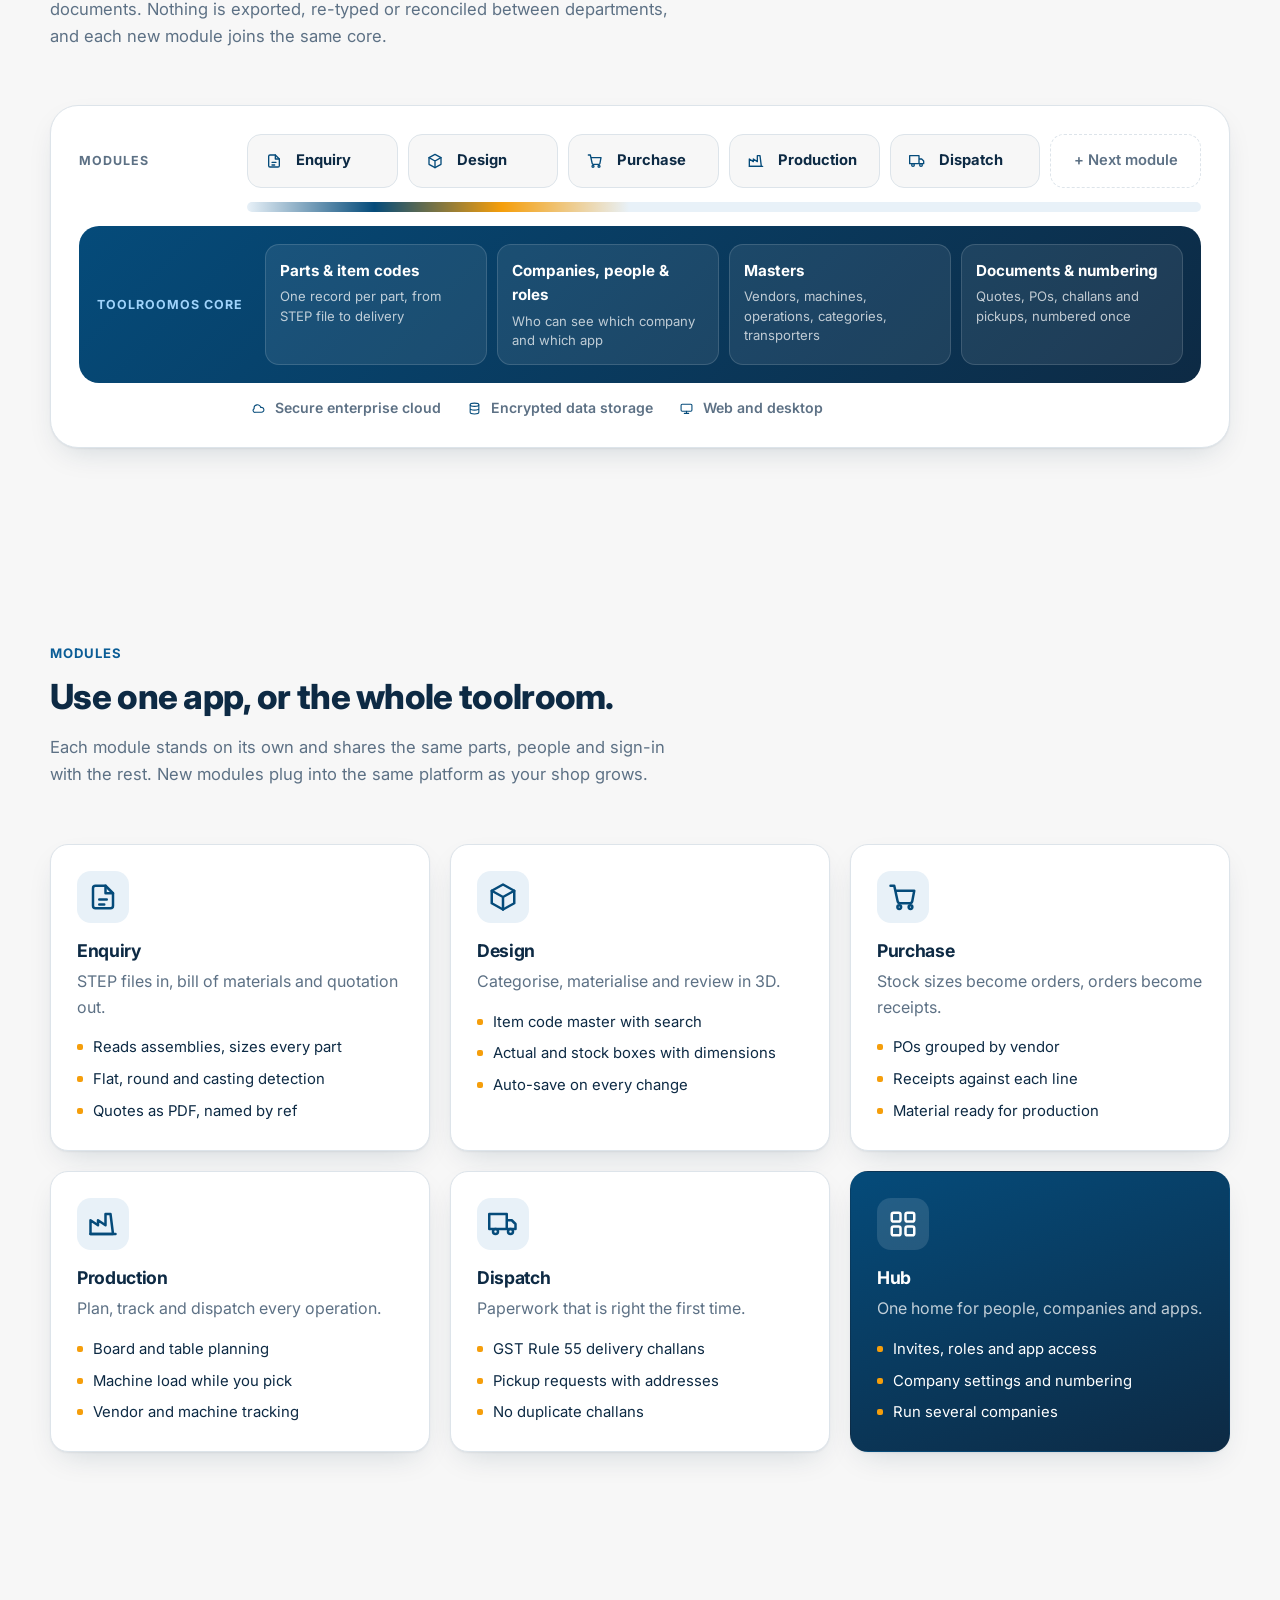
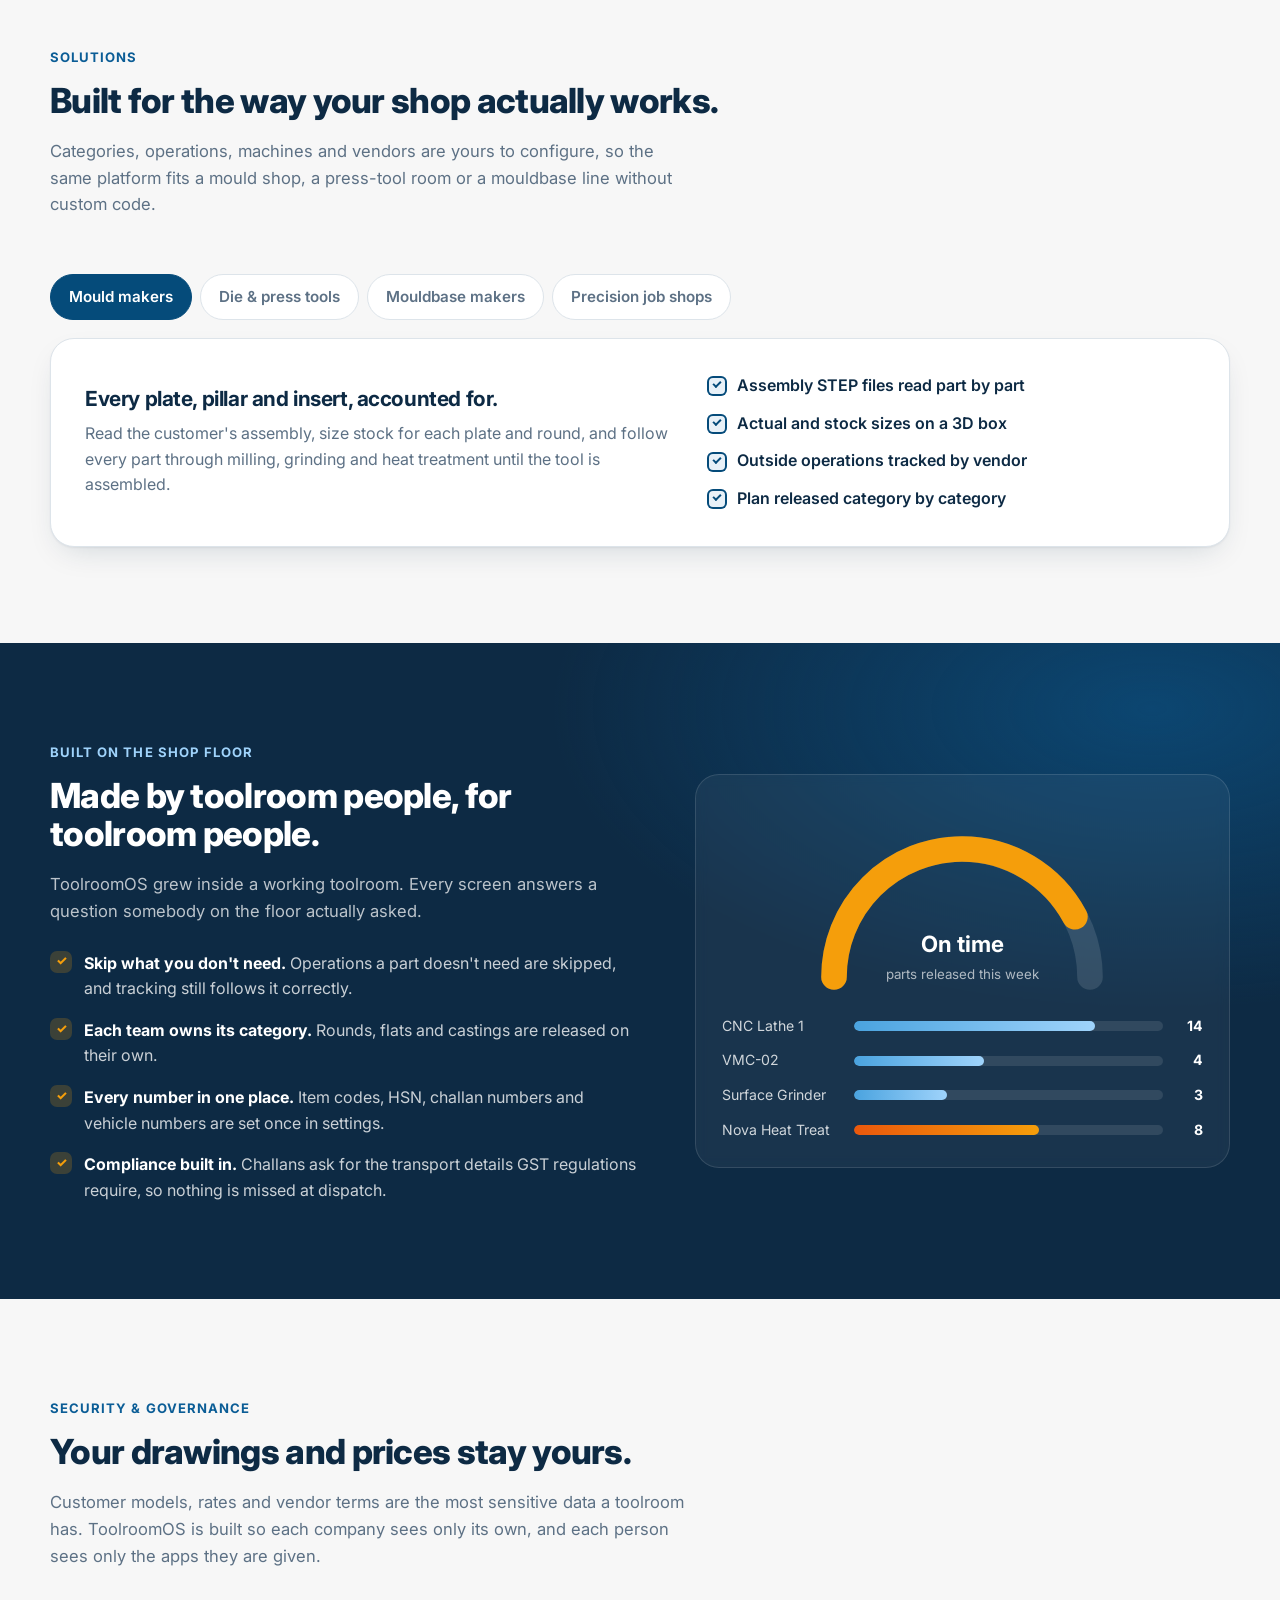
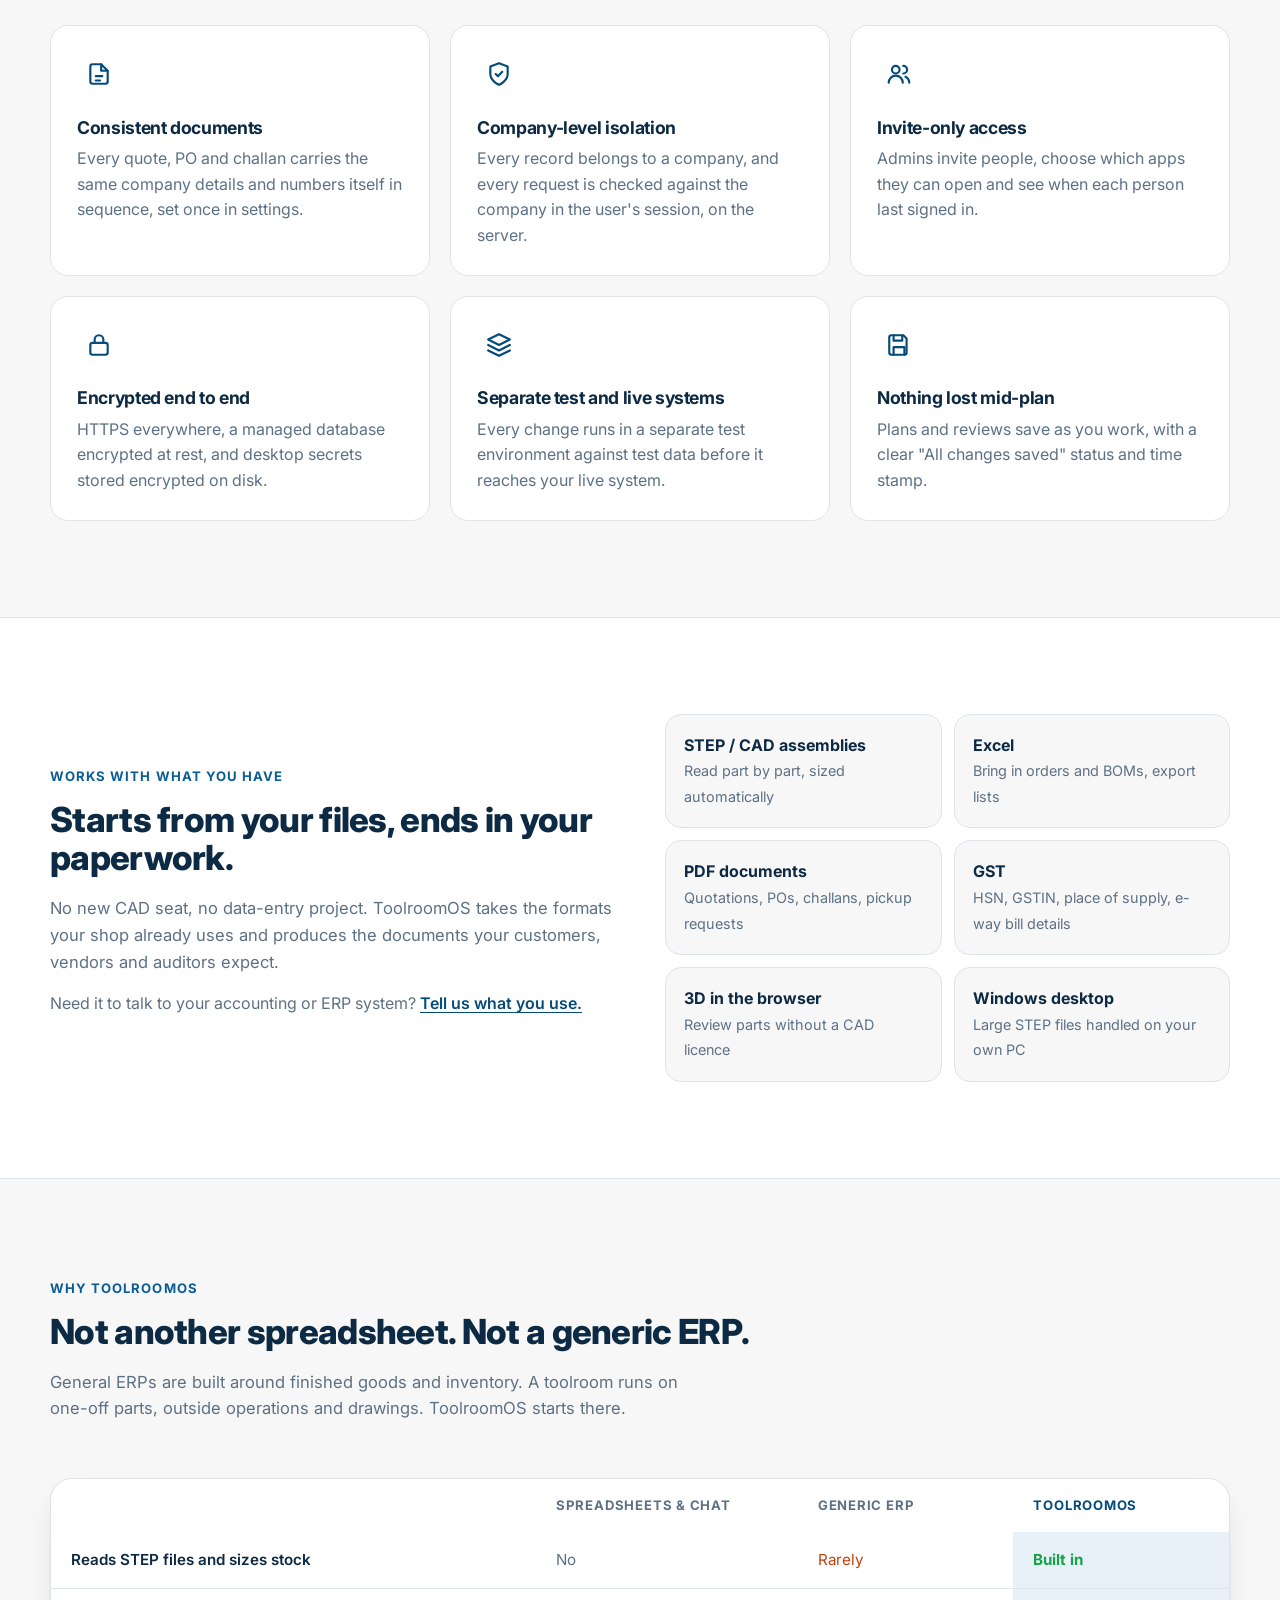
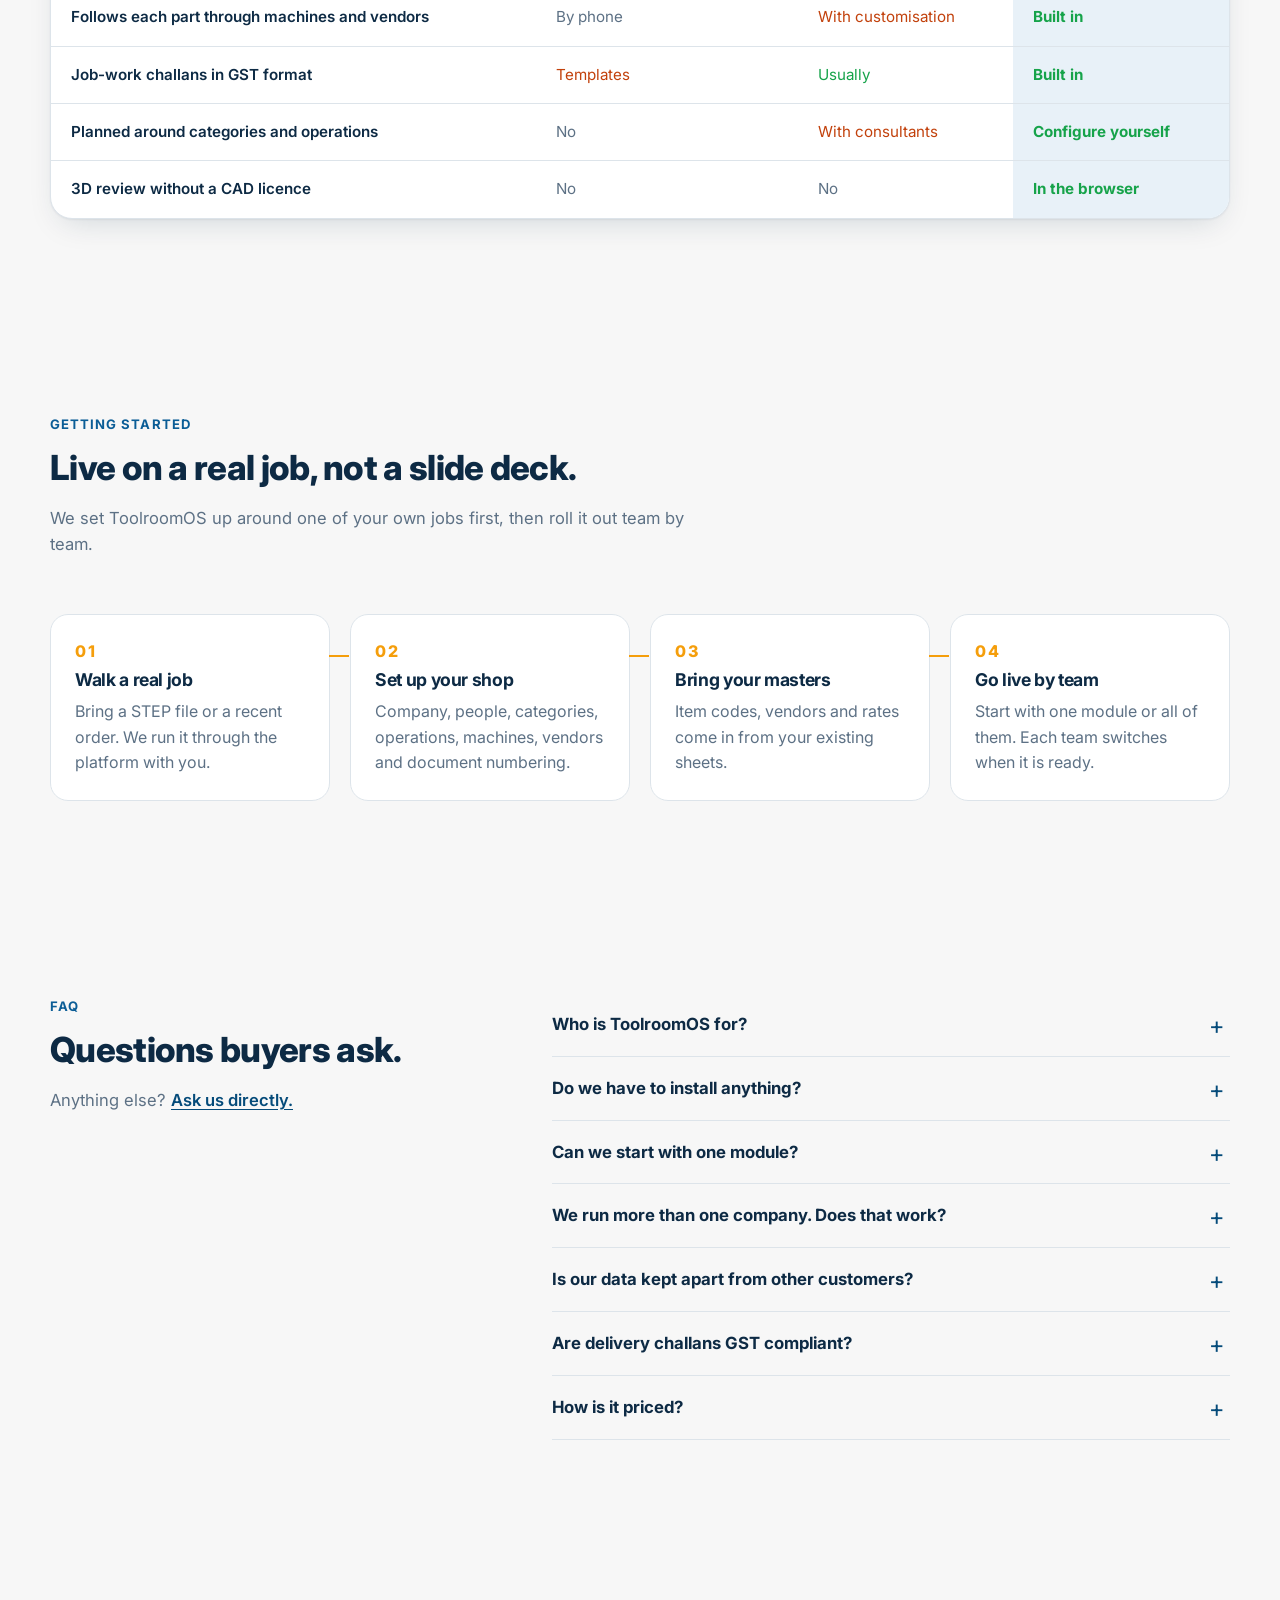
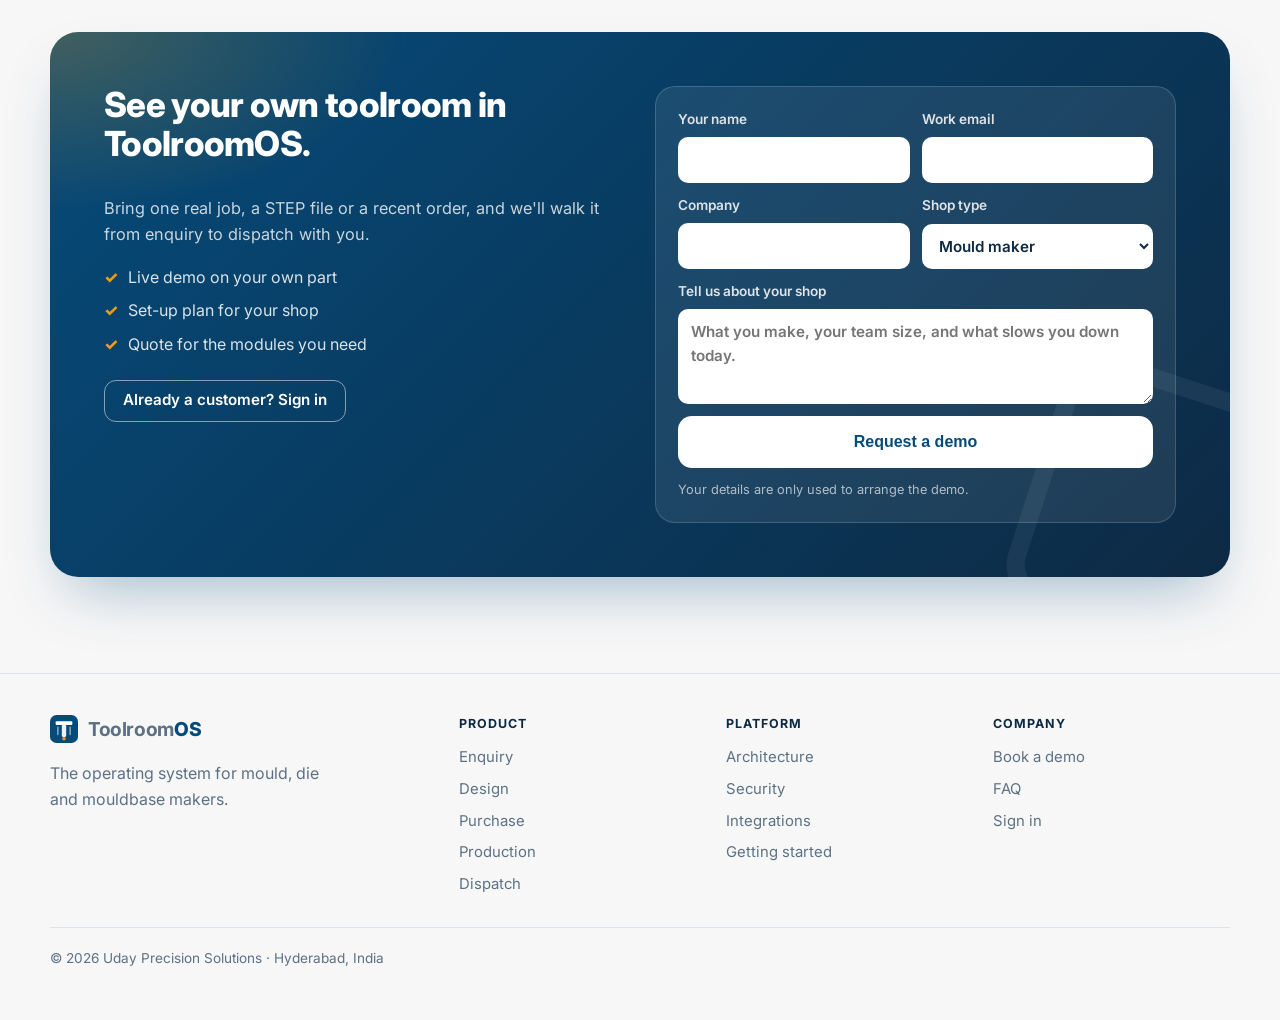
==== commit 328aff07: "feat(site): demo requests are emailed directly via a form relay Posts to FormSubmit's AJAX endpoint " ====
--- a/index.html
+++ b/index.html
@@ -41,7 +41,7 @@
         <a href="#contact" class="btn btn--ghost nav__cta-mobile">Book a demo</a>
       </nav>
       <div class="nav__actions">
-        <a class="btn btn--ghost" href="https://home.udayprecisionsolutions.com" data-signin>Sign in</a>
+        <a class="btn btn--ghost" href="#" data-signin>Sign in</a>
         <a class="btn btn--primary" href="#contact">Book a demo</a>
         <button class="nav__burger" id="burger" aria-label="Open menu" aria-expanded="false" aria-controls="navLinks"><span></span><span></span></button>
       </div>
@@ -573,9 +573,10 @@
             <h2>See your own toolroom in ToolroomOS.</h2>
             <p>Bring one real job, a STEP file or a recent order, and we'll walk it from enquiry to dispatch with you.</p>
             <ul class="cta__list"><li>Live demo on your own part</li><li>Set-up plan for your shop</li><li>Quote for the modules you need</li></ul>
-            <a class="btn btn--outline-light" href="https://home.udayprecisionsolutions.com" data-signin>Already a customer? Sign in</a>
-          </div>
-          <form class="dform" id="demoForm" data-to="hello@toolroomos.com" novalidate>
+            <a class="btn btn--outline-light" href="#" data-signin>Already a customer? Sign in</a>
+          </div>
+          <form class="dform" id="demoForm" data-endpoint="https://formsubmit.co/ajax/uday@udayprecisionsolutions.com" novalidate>
+            <input type="text" name="_honey" tabindex="-1" autocomplete="off" class="dform__trap" aria-hidden="true" />
             <label>Your name<input name="name" autocomplete="name" required /></label>
             <label>Work email<input name="email" type="email" autocomplete="email" required /></label>
             <label>Company<input name="company" autocomplete="organization" required /></label>
@@ -586,7 +587,7 @@
             </label>
             <label class="dform__wide">Tell us about your shop<textarea name="msg" rows="3" placeholder="What you make, your team size, and what slows you down today."></textarea></label>
             <button class="btn btn--light btn--lg dform__wide" type="submit">Request a demo</button>
-            <p class="dform__note dform__wide" id="demoNote" role="status">Opens your email app with these details. Nothing is stored on this website.</p>
+            <p class="dform__note dform__wide" id="demoNote" role="status">Your details are only used to arrange the demo.</p>
           </form>
         </div>
       </div>
@@ -601,7 +602,7 @@
       </div>
       <nav aria-label="Product"><h4>Product</h4><a href="#modules">Enquiry</a><a href="#modules">Design</a><a href="#modules">Purchase</a><a href="#modules">Production</a><a href="#modules">Dispatch</a></nav>
       <nav aria-label="Platform"><h4>Platform</h4><a href="#platform">Architecture</a><a href="#security">Security</a><a href="#integrations">Integrations</a><a href="#rollout">Getting started</a></nav>
-      <nav aria-label="Company"><h4>Company</h4><a href="#contact">Book a demo</a><a href="#faq">FAQ</a><a href="https://home.udayprecisionsolutions.com" data-signin>Sign in</a></nav>
+      <nav aria-label="Company"><h4>Company</h4><a href="#contact">Book a demo</a><a href="#faq">FAQ</a><a href="#" data-signin>Sign in</a></nav>
     </div>
     <div class="wrap footer__bar">
       <p class="footer__small">© <span id="year">2026</span> Uday Precision Solutions · Hyderabad, India</p>
--- a/assets/styles.css
+++ b/assets/styles.css
@@ -545,3 +545,8 @@
 }
 @media (prefers-reduced-motion: reduce) { .arch__bus span { animation: none; } }
 @media (prefers-color-scheme: dark) { .qa summary::after { color: #7cc0f0; } }
+.toast { position: fixed; left: 50%; bottom: 24px; transform: translate(-50%, 20px); max-width: calc(100% - 32px); padding: 12px 18px; border-radius: 12px; background: var(--navy); color: #fff; font-size: .92rem; box-shadow: var(--shadow-lg); opacity: 0; pointer-events: none; transition: opacity .25s, transform .25s var(--ease); z-index: 90; }
+.toast.show { opacity: 1; transform: translate(-50%, 0); }
+.dform__trap { position: absolute; left: -9999px; width: 1px; height: 1px; opacity: 0; }
+.dform button:disabled { opacity: .7; cursor: default; transform: none; }
+.dform__note .link { color: #fff; }
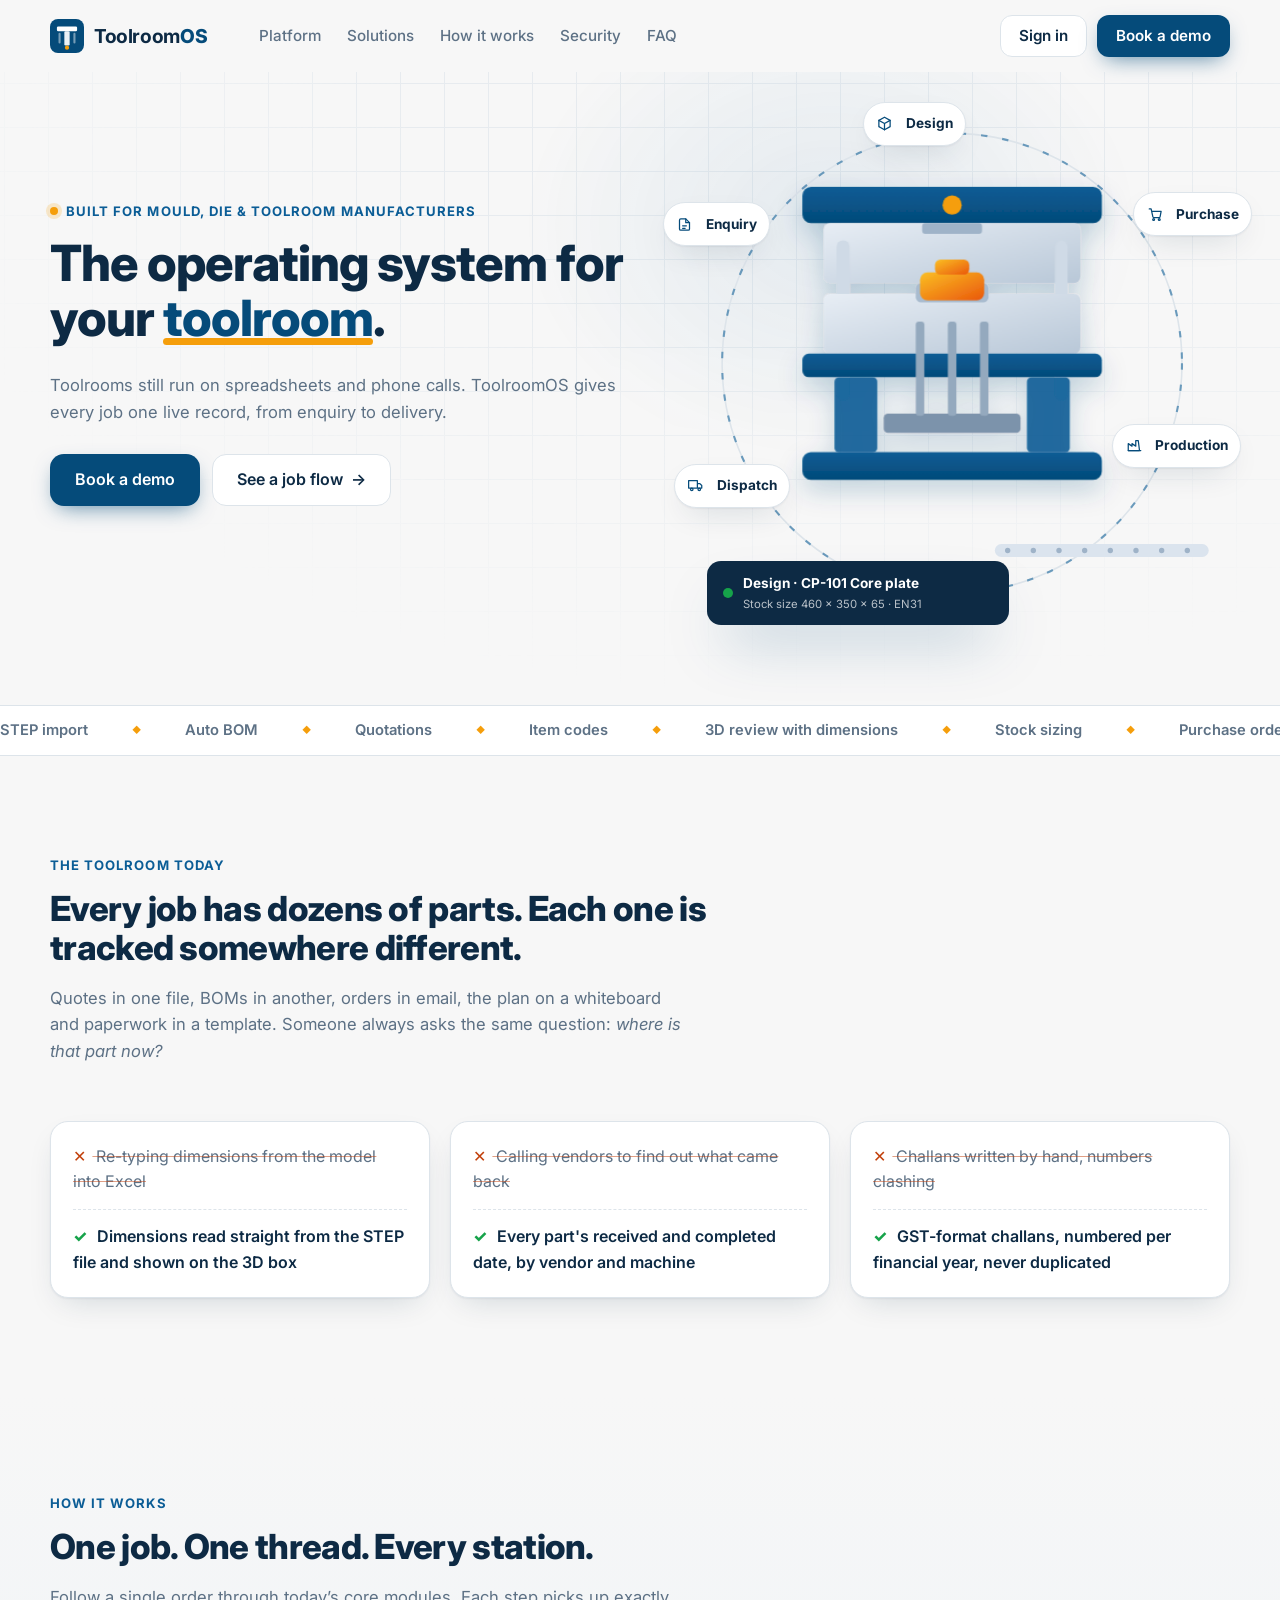
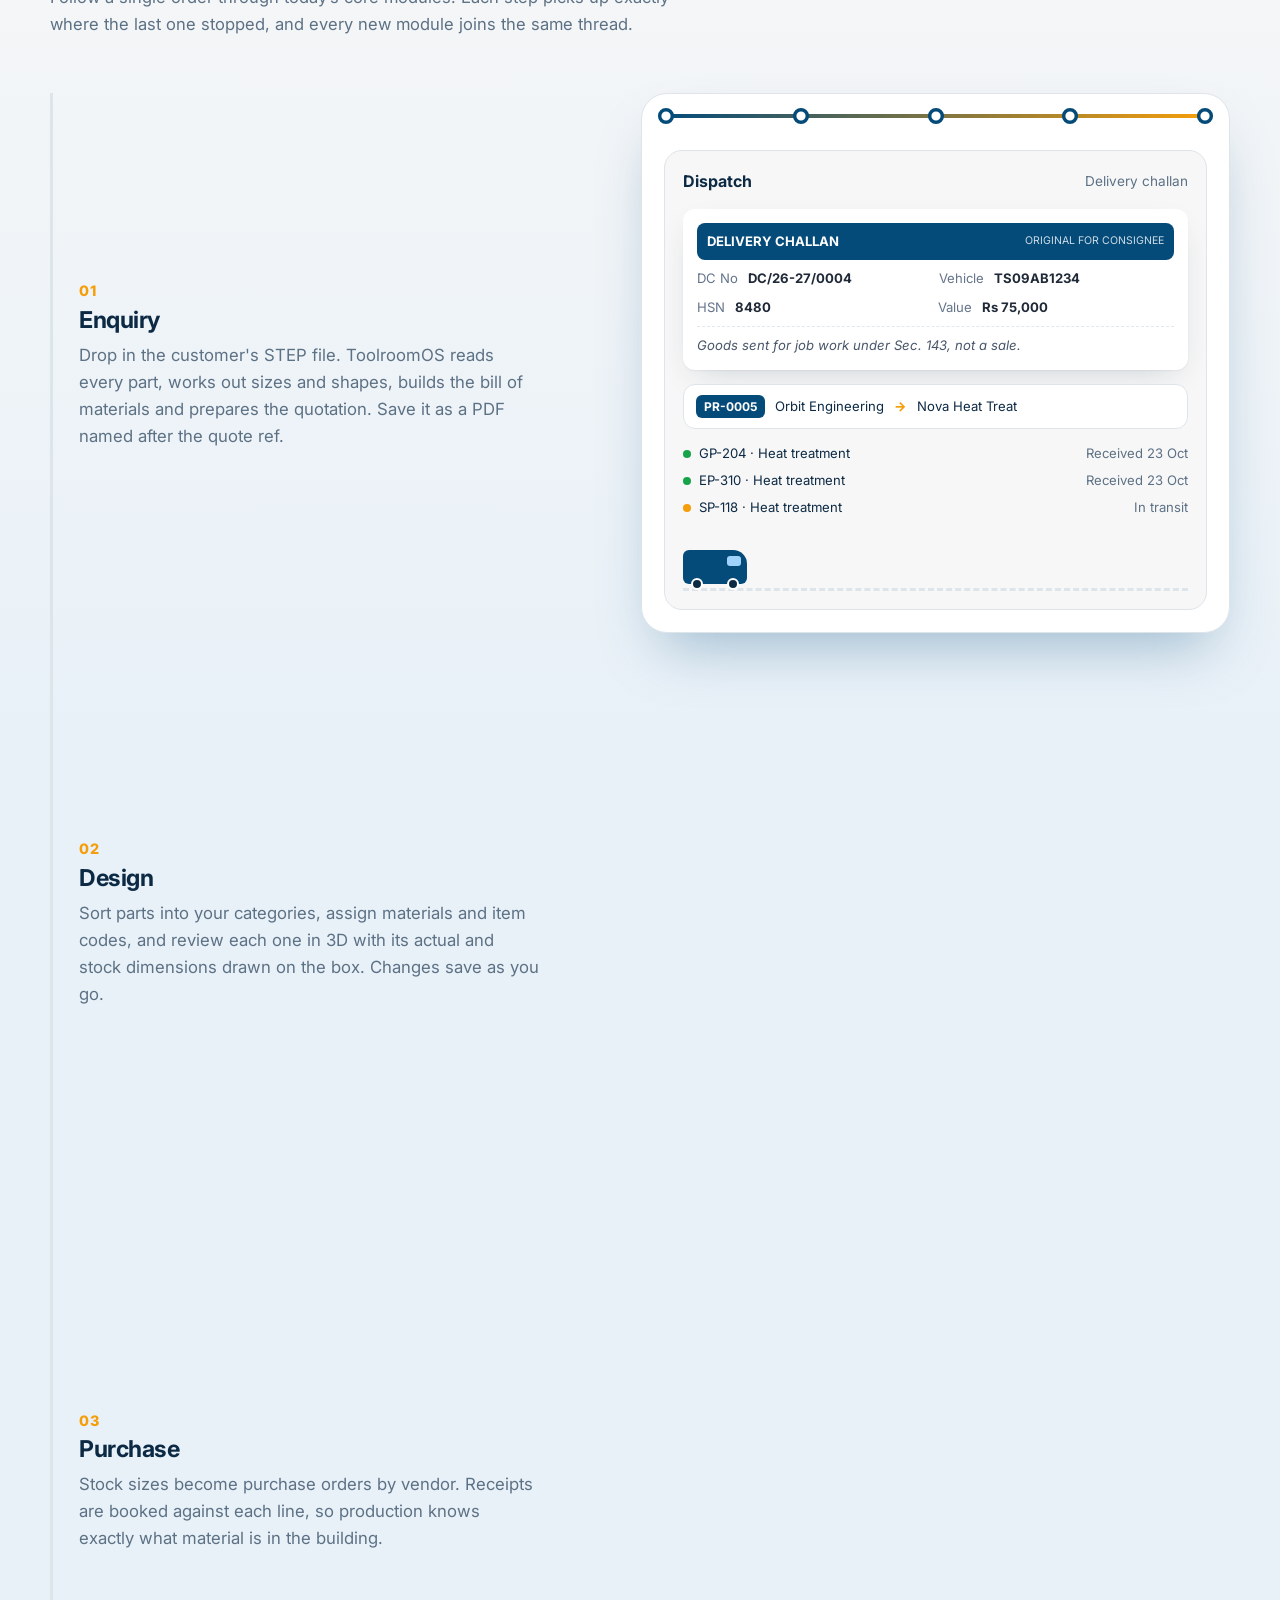
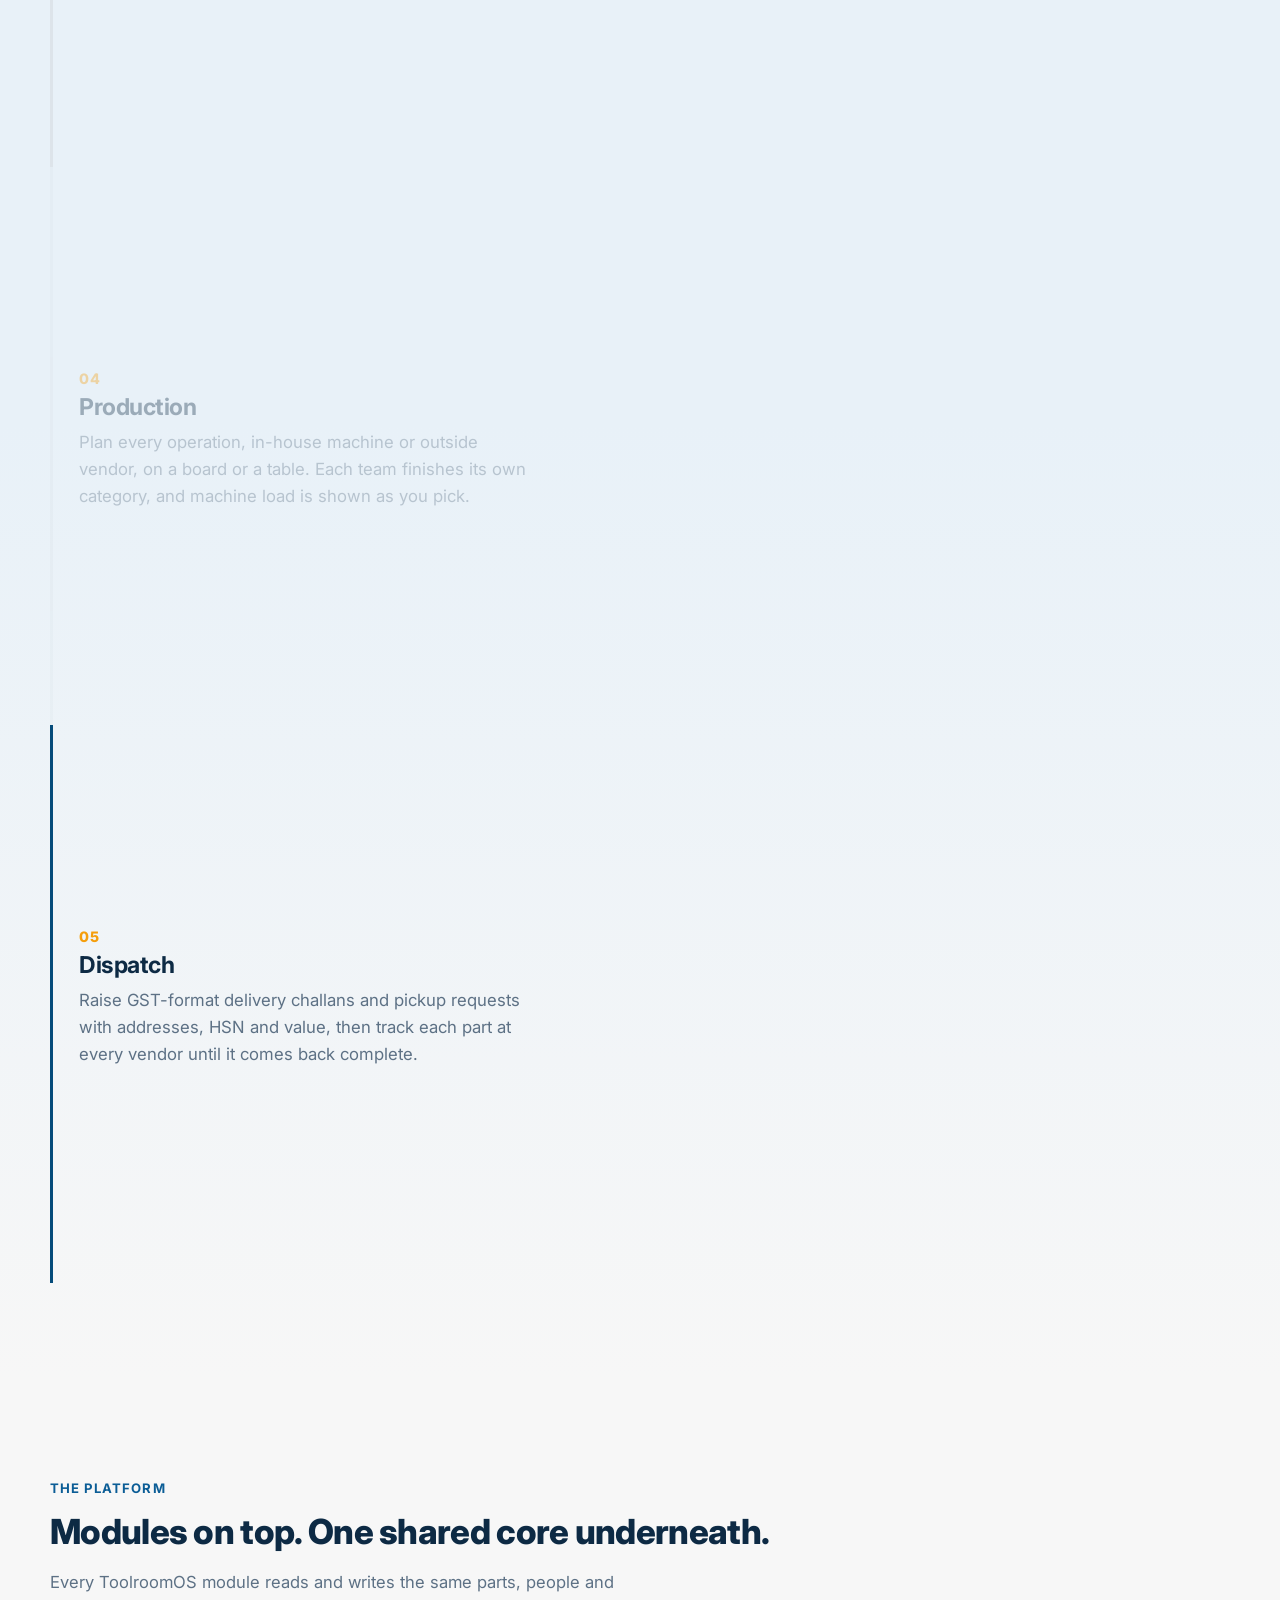
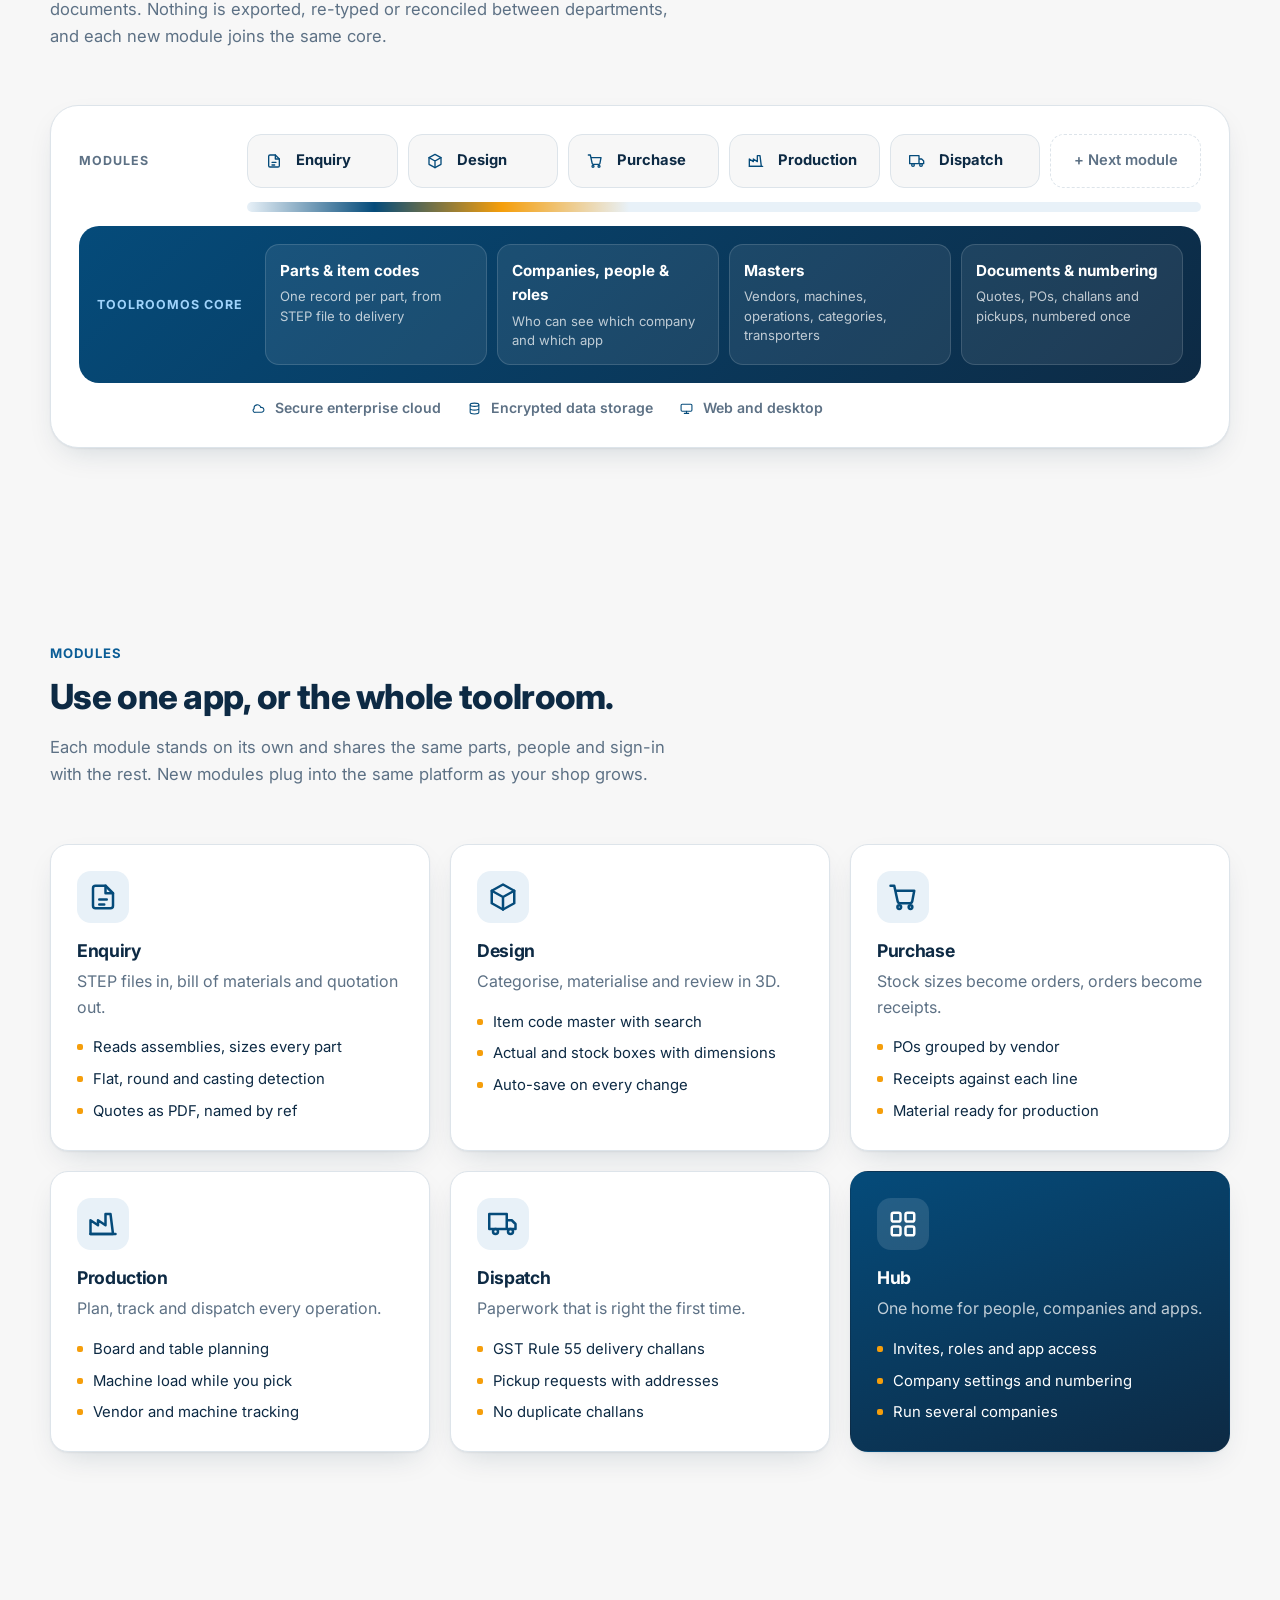
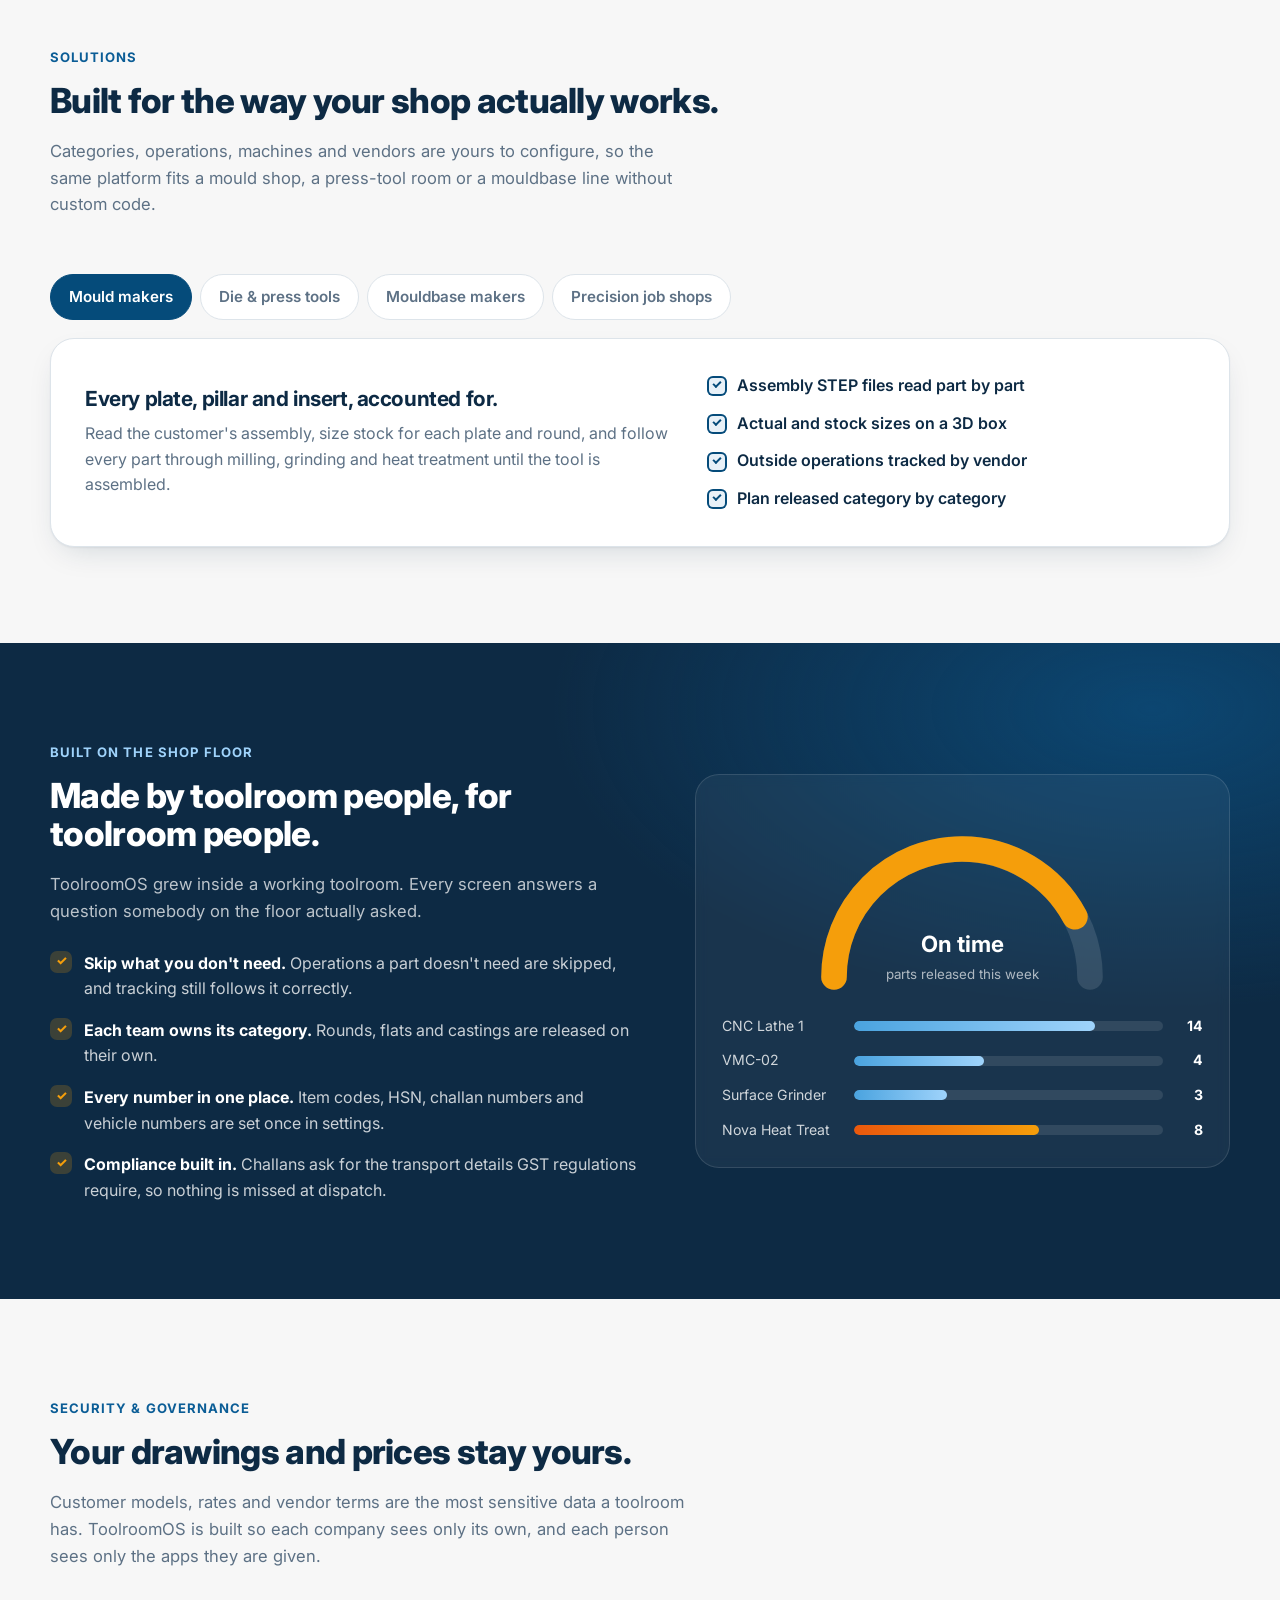
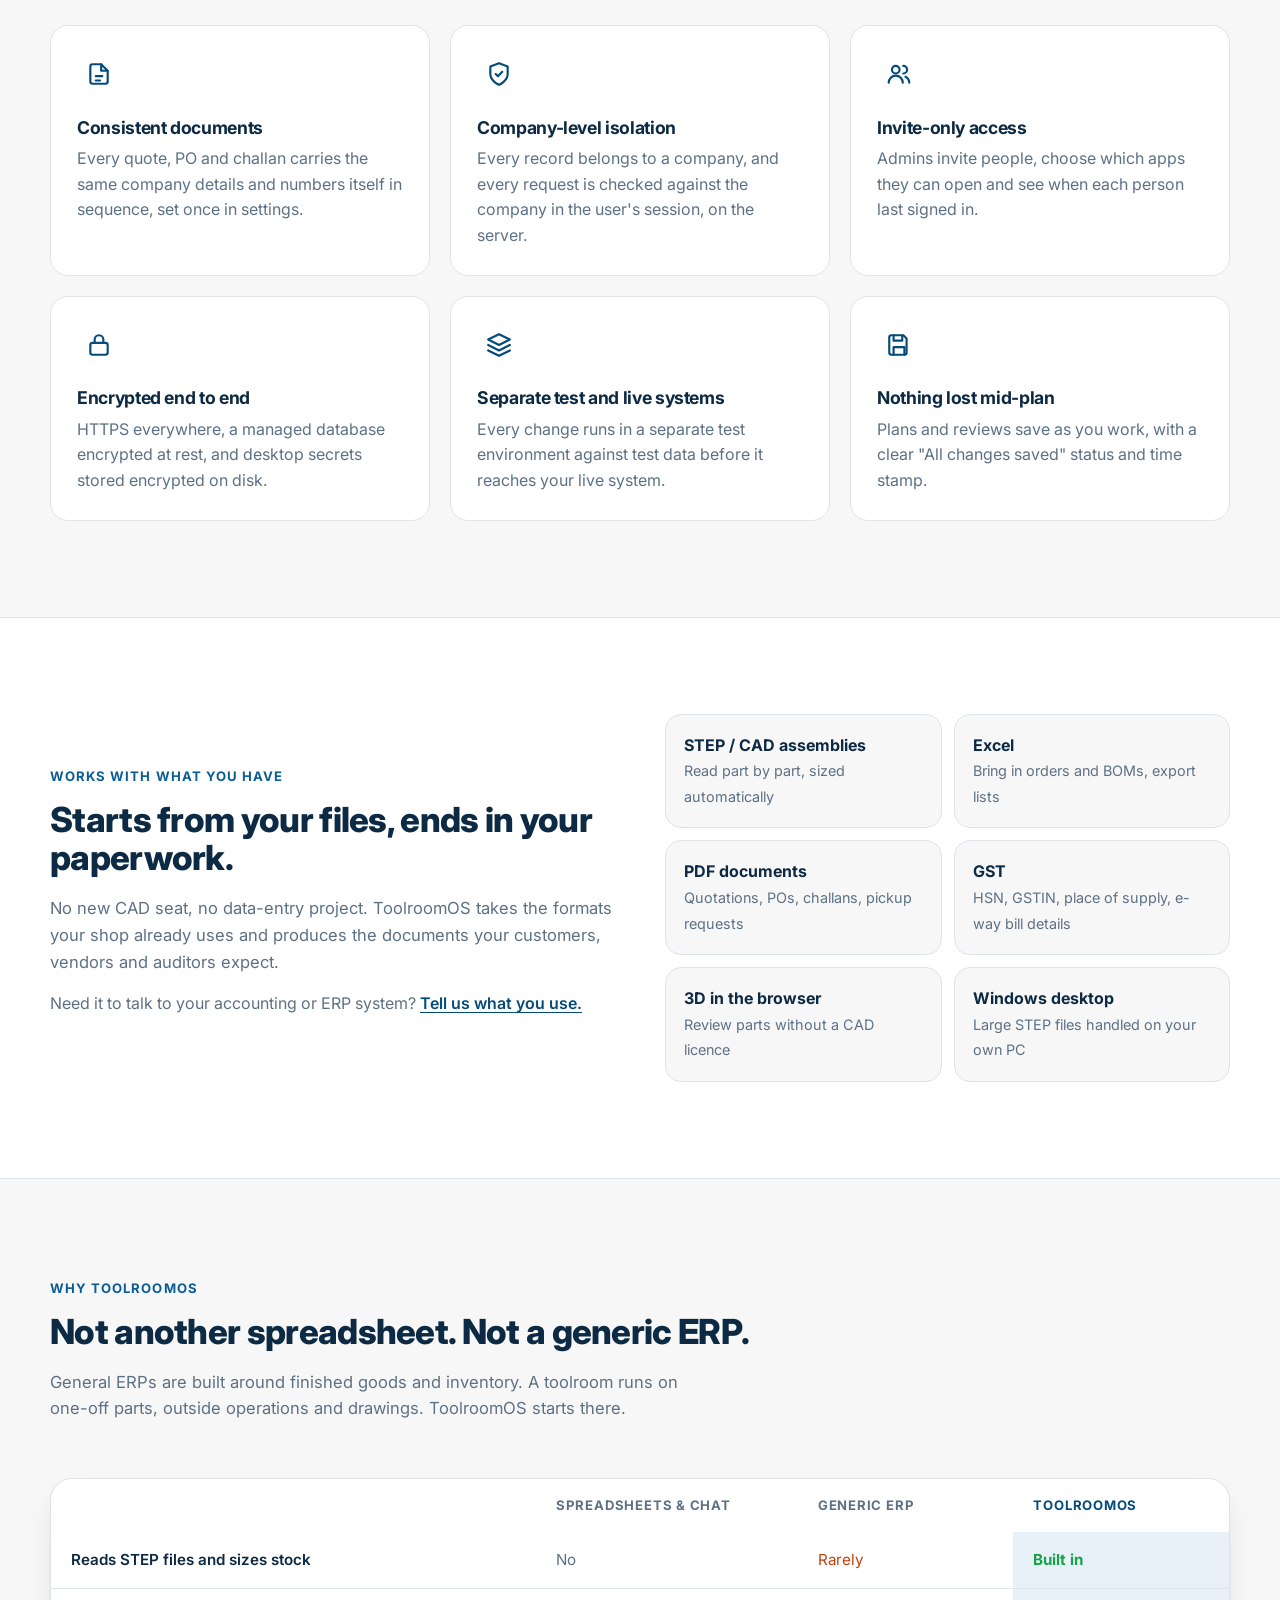
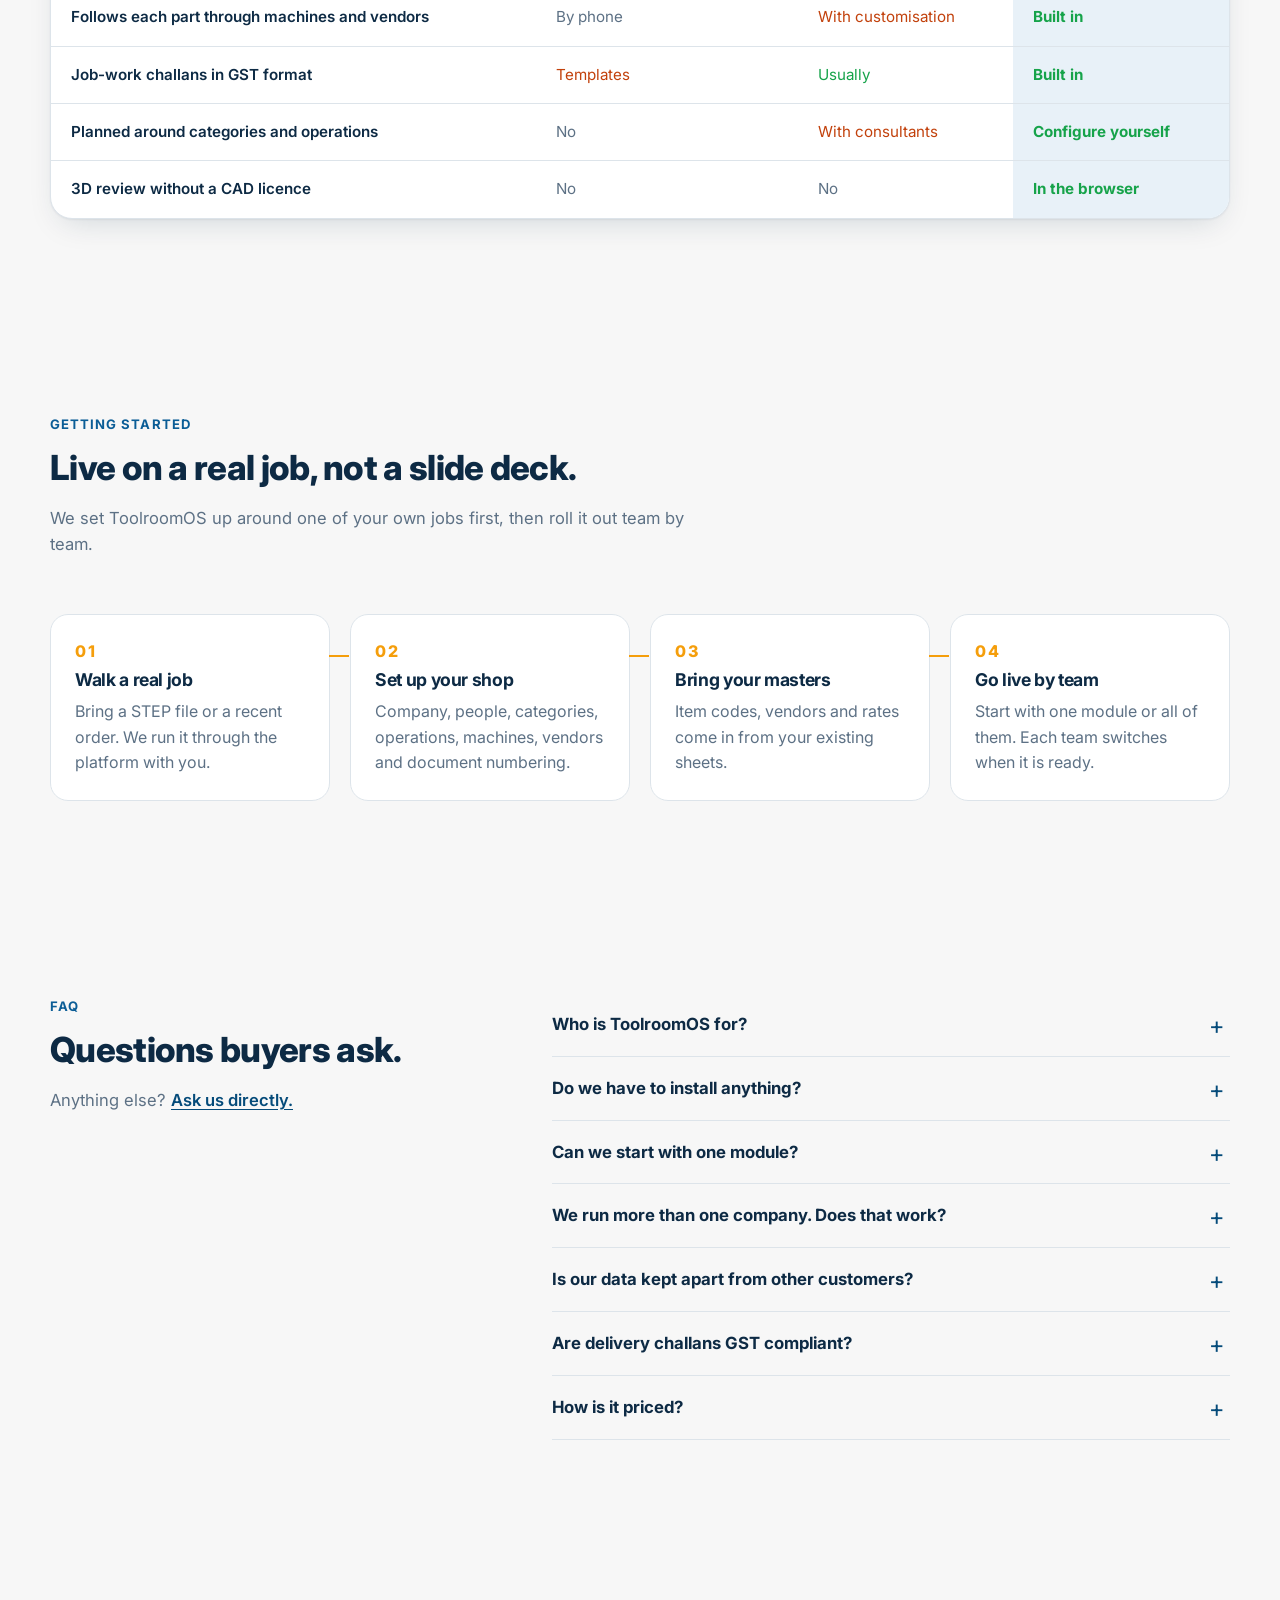
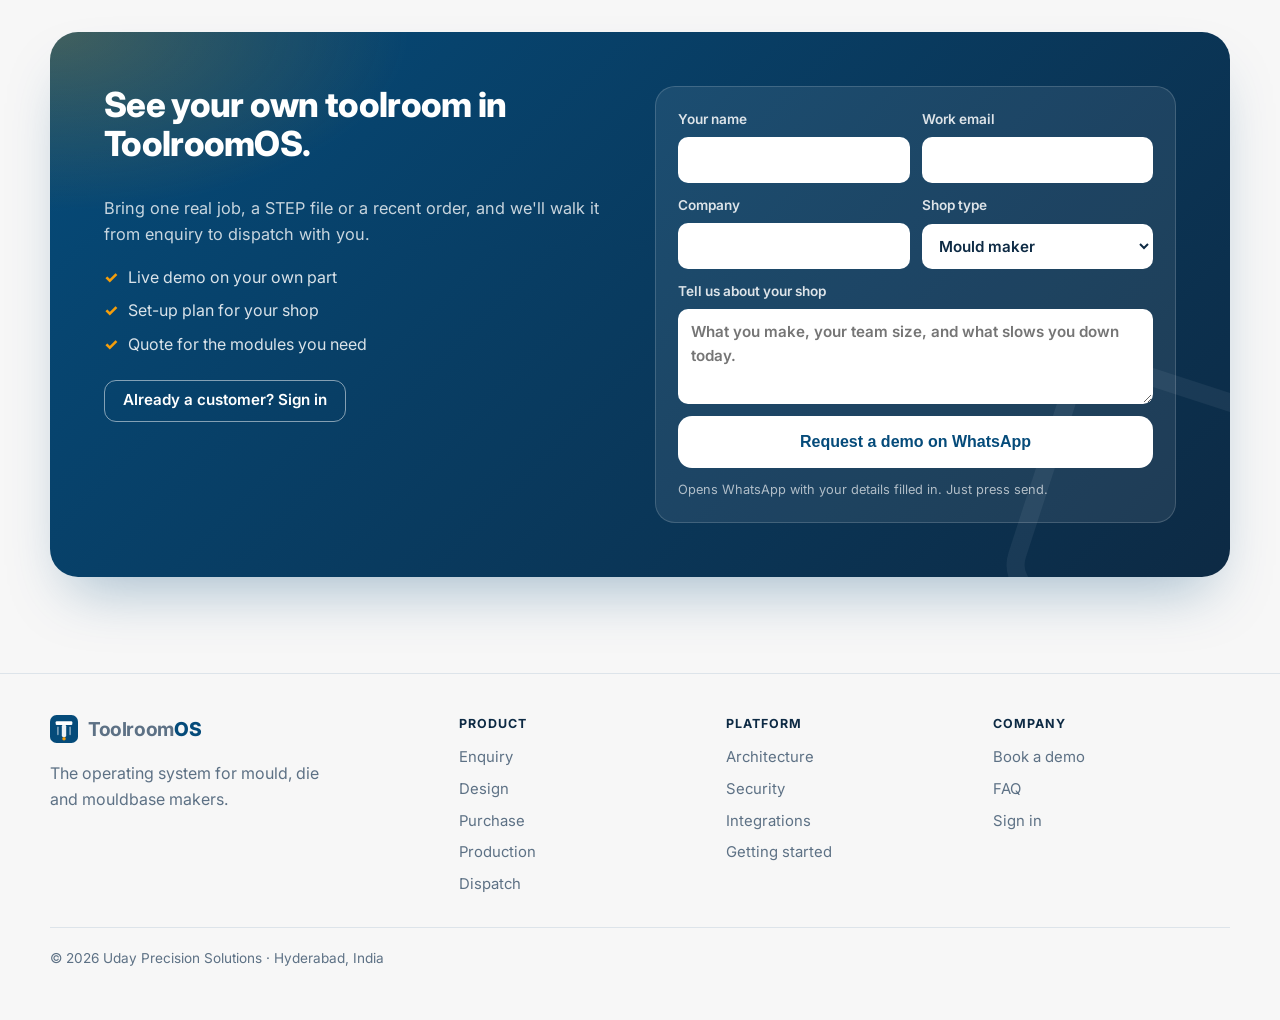
==== commit 28d609de: "feat(site): demo requests open WhatsApp with the details filled in Replaces the form-mail relay. The" ====
--- a/index.html
+++ b/index.html
@@ -575,8 +575,7 @@
             <ul class="cta__list"><li>Live demo on your own part</li><li>Set-up plan for your shop</li><li>Quote for the modules you need</li></ul>
             <a class="btn btn--outline-light" href="#" data-signin>Already a customer? Sign in</a>
           </div>
-          <form class="dform" id="demoForm" data-endpoint="https://formsubmit.co/ajax/uday@udayprecisionsolutions.com" novalidate>
-            <input type="text" name="_honey" tabindex="-1" autocomplete="off" class="dform__trap" aria-hidden="true" />
+          <form class="dform" id="demoForm" data-wa="918096400492" novalidate>
             <label>Your name<input name="name" autocomplete="name" required /></label>
             <label>Work email<input name="email" type="email" autocomplete="email" required /></label>
             <label>Company<input name="company" autocomplete="organization" required /></label>
@@ -586,8 +585,8 @@
               </select>
             </label>
             <label class="dform__wide">Tell us about your shop<textarea name="msg" rows="3" placeholder="What you make, your team size, and what slows you down today."></textarea></label>
-            <button class="btn btn--light btn--lg dform__wide" type="submit">Request a demo</button>
-            <p class="dform__note dform__wide" id="demoNote" role="status">Your details are only used to arrange the demo.</p>
+            <button class="btn btn--light btn--lg dform__wide" type="submit">Request a demo on WhatsApp</button>
+            <p class="dform__note dform__wide" id="demoNote" role="status">Opens WhatsApp with your details filled in. Just press send.</p>
           </form>
         </div>
       </div>
--- a/assets/styles.css
+++ b/assets/styles.css
@@ -547,6 +547,5 @@
 @media (prefers-color-scheme: dark) { .qa summary::after { color: #7cc0f0; } }
 .toast { position: fixed; left: 50%; bottom: 24px; transform: translate(-50%, 20px); max-width: calc(100% - 32px); padding: 12px 18px; border-radius: 12px; background: var(--navy); color: #fff; font-size: .92rem; box-shadow: var(--shadow-lg); opacity: 0; pointer-events: none; transition: opacity .25s, transform .25s var(--ease); z-index: 90; }
 .toast.show { opacity: 1; transform: translate(-50%, 0); }
-.dform__trap { position: absolute; left: -9999px; width: 1px; height: 1px; opacity: 0; }
 .dform button:disabled { opacity: .7; cursor: default; transform: none; }
 .dform__note .link { color: #fff; }
